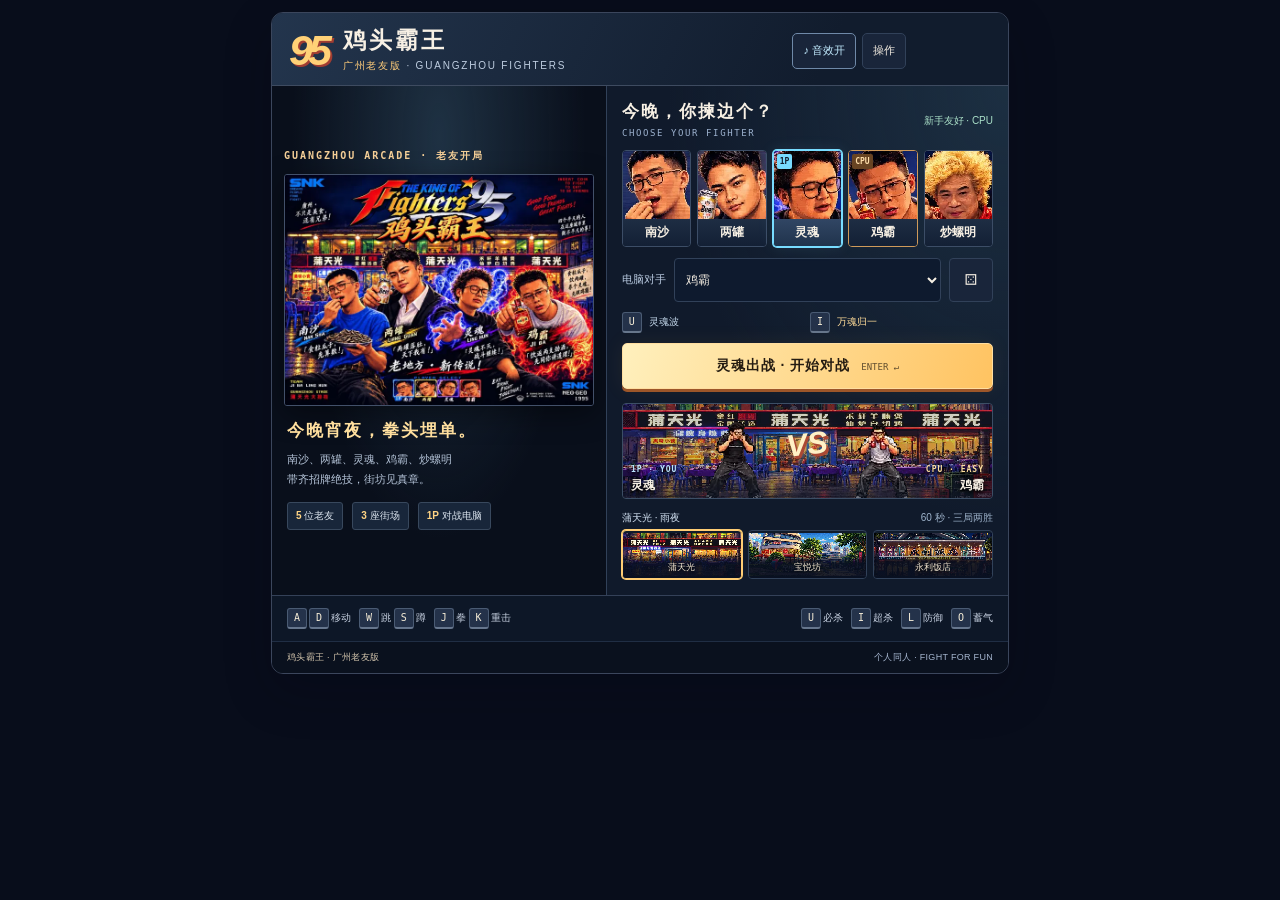
==== kof95-guangzhou/index.html @ e86c1bb1 "Publish KOF95 Guangzhou Friends arcade game" ====
<!doctype html>
<html lang="zh-CN">
<head>
  <meta charset="UTF-8">
  <meta name="viewport" content="width=device-width, initial-scale=1, viewport-fit=cover">
  <meta name="color-scheme" content="dark">
  <meta name="description" content="鸡头霸王·广州老友版：南沙、两罐、灵魂、鸡霸、炒螺明，单人对战初阶电脑，三处广州场景。">
  <title>鸡头霸王 · 广州老友版</title>
  <style>
    html{min-height:100%;background:#080d1b;color:#f6f0e4;color-scheme:dark}
    body{margin:0;padding:12px;font-family:Arial,"PingFang SC","Microsoft YaHei",sans-serif}
    main{max-width:960px;margin:0 auto}
    button,select{font:inherit}
    .cursor-interaction{cursor:pointer}
    @media(max-width:620px){body{padding:0}}
  </style>
</head>
<body>
  <main>
<style>
#chicken-king-95{--k-bg:#090e19;--k-panel:#121d2d;--k-line:#314159;--k-cream:#ffedce;--k-dim:#b9c6d9;--k-gold:#ffd06e;--k-hot:#ff795e;--k-cyan:#74d7ff;position:relative;isolation:isolate;width:100%;max-width:736px;margin:0 auto;overflow:hidden;border:1px solid #3b465c;border-radius:12px;background:var(--k-bg);color:#f7f0e4;color-scheme:dark;font-family:Arial,"PingFang SC","Microsoft YaHei",sans-serif;box-shadow:0 18px 48px #02061135;user-select:none;-webkit-user-select:none}
#chicken-king-95 *{box-sizing:border-box;min-width:0}
#chicken-king-95 [hidden]{display:none!important}
#chicken-king-95 button,#chicken-king-95 select{font:inherit;color:inherit;border:1px solid var(--k-line);background:#19253a;touch-action:manipulation}
#chicken-king-95 button{cursor:pointer;transition:background .15s,border-color .15s,transform .15s}
#chicken-king-95 button:hover{background:#2b3951;border-color:#98acc9}
#chicken-king-95 button:active{transform:translateY(1px)}
#chicken-king-95 button:disabled{cursor:wait;opacity:.65}
#chicken-king-95 button:focus-visible,#chicken-king-95 select:focus-visible,#chicken-king-95 canvas:focus-visible{outline:2px solid #fff2b7;outline-offset:2px}
#chicken-king-95 .k-top{display:flex;align-items:center;justify-content:space-between;gap:12px;flex-wrap:wrap;padding:15px 102px 12px 17px;border-bottom:1px solid #3e4b60;background:linear-gradient(115deg,#23354d,#111c2d 75%)}
#chicken-king-95 .k-brand{display:flex;align-items:center;gap:12px}
#chicken-king-95 .k-monogram{color:#ffd177;font:italic 900 43px/.85 Arial,sans-serif;letter-spacing:-5px;text-shadow:2px 2px #a13d32;padding-right:4px}
#chicken-king-95 .k-title{font-size:23px;line-height:1.1;font-weight:900;letter-spacing:3px;white-space:nowrap}
#chicken-king-95 .k-sub{color:#bfcee1;font-size:10px;letter-spacing:1.8px;margin-top:6px;line-height:1.4}
#chicken-king-95 .k-sub b{color:#ffcd7a;font-weight:500}
#chicken-king-95 .k-tools{display:flex;align-items:center;gap:6px;flex-wrap:wrap}
#chicken-king-95 .k-tool{min-height:36px;padding:7px 10px;border-radius:5px;font-size:11px;white-space:nowrap}
#chicken-king-95 .k-tool[aria-pressed=true]{color:#c3ecff;border-color:#6f89a8}
#chicken-king-95 .k-selection{display:grid;grid-template-columns:minmax(0,.91fr) minmax(0,1.09fr);background:#0d1727}
#chicken-king-95 .k-cover{position:relative;display:flex;flex-direction:column;justify-content:center;align-items:center;margin:0;padding:13px 12px 16px;overflow:hidden;background:radial-gradient(ellipse at 50% 10%,#294257aa,transparent 62%),#090f1b;border-right:1px solid #314159}
#chicken-king-95 .k-cover img{display:block;width:100%;height:auto;aspect-ratio:4/3;object-fit:contain;background:#050914;box-shadow:0 8px 28px #0006;border:1px solid #425069;border-radius:3px}
#chicken-king-95 .k-cover-heading{align-self:flex-start;margin-bottom:11px;color:#f6d098;font:bold 10px/1.4 monospace;letter-spacing:2px}
#chicken-king-95 .k-cover-caption{width:100%;padding:14px 3px 0}
#chicken-king-95 .k-cover-caption strong{display:block;color:#ffdf9e;font-size:17px;letter-spacing:2px;line-height:1.35}
#chicken-king-95 .k-cover-caption p{margin:7px 0 0;color:#b5c4d8;font-size:11px;line-height:1.8}
#chicken-king-95 .k-cover-stats{display:flex;gap:9px;margin-top:12px;color:#dce5ef;font-size:10px}
#chicken-king-95 .k-cover-stats span{padding:6px 8px;background:#18263a;border:1px solid #38485d;border-radius:3px}
#chicken-king-95 .k-cover-stats b{color:#ffd484}
#chicken-king-95 .k-selection-panel{padding:16px 15px;background:radial-gradient(ellipse at 100% 0,#2e4f6566,transparent 60%),#101a2b}
#chicken-king-95 .k-selection-heading{display:flex;justify-content:space-between;align-items:center;gap:8px;margin-bottom:11px}
#chicken-king-95 .k-selection-heading strong{display:block;font-size:17px;letter-spacing:2px;line-height:1.2}
#chicken-king-95 .k-selection-heading small{display:block;color:#9db2cf;font:9px/1.4 monospace;letter-spacing:1.6px;margin-top:4px}
#chicken-king-95 .k-selection-heading>span{color:#abe1c9;font-size:10px;white-space:nowrap}
#chicken-king-95 .k-grid{display:grid;grid-template-columns:repeat(5,minmax(0,1fr));gap:6px}
#chicken-king-95 .k-fighter{position:relative;display:block;padding:0;overflow:hidden;text-align:center;border-radius:4px;background:#0d1524;border-color:#3c4d66;min-height:88px}
#chicken-king-95 .k-fighter canvas{display:block;width:100%;height:auto;aspect-ratio:1;object-fit:cover;image-rendering:pixelated;background:#111b2a}
#chicken-king-95 .k-fighter-copy{display:block;padding:7px 1px;background:linear-gradient(#1e2d43,#132035)}
#chicken-king-95 .k-fighter-label{display:block;font-size:12px;font-weight:700;line-height:1.1;white-space:nowrap}
#chicken-king-95 .k-fighter-en{display:none}
#chicken-king-95 .k-fighter-tag{position:absolute;top:3px;left:3px;font:bold 8px/1.15 monospace;background:#0a1325e6;color:#cae8ff;padding:3px;border-radius:2px}
#chicken-king-95 .k-fighter-tag:empty{display:none}
#chicken-king-95 .k-fighter[aria-pressed=true]{border-color:var(--fighter-color);box-shadow:0 0 0 1px var(--fighter-color),0 0 16px #8cdfff1a}
#chicken-king-95 .k-fighter[aria-pressed=true] .k-fighter-copy{background:linear-gradient(#314664,#20334c)}
#chicken-king-95 .k-fighter[aria-pressed=true] .k-fighter-tag{background:var(--fighter-color);color:#101c2c}
#chicken-king-95 .k-fighter.k-cpu-choice:not([aria-pressed=true]){border-color:#cf9a5a}
#chicken-king-95 .k-fighter.k-cpu-choice:not([aria-pressed=true]) .k-fighter-tag{background:#684423;color:#ffdfac}
#chicken-king-95 .k-opponent-row{display:grid;grid-template-columns:auto minmax(0,1fr) 44px;gap:8px;align-items:center;margin:11px 0 0}
#chicken-king-95 .k-opponent-row label{font-size:11px;color:#b8c9df;white-space:nowrap}
#chicken-king-95 .k-opponent-row select{width:100%;height:44px;border-radius:4px;padding:0 7px;font-size:12px;background:#0e1a2e}
#chicken-king-95 .k-random{height:44px;width:44px;padding:0;border-radius:4px;font-size:19px}
#chicken-king-95 .k-moves-preview{display:grid;grid-template-columns:1fr 1fr;gap:5px;margin:10px 0;color:#c4d8eb;font-size:10px;line-height:1.4}
#chicken-king-95 .k-moves-preview>span{display:flex;align-items:center;gap:5px}
#chicken-king-95 .k-moves-preview b{font-weight:500;color:#ffdc99}
#chicken-king-95 .k-start{width:100%;min-height:46px;border:1px solid #ffdea0;border-radius:5px;padding:11px 8px;color:#251c12;background:linear-gradient(110deg,#fff0bd,#ffc361);box-shadow:0 3px 0 #9d5629,0 0 22px #ffbe4512;font-size:14px;line-height:1.25;font-weight:800;letter-spacing:1px}
#chicken-king-95 .k-start:hover{background:#ffe7a6;border-color:#fff3ca}
#chicken-king-95 .k-start small{font:9px/1 monospace;opacity:.72;margin-left:6px;letter-spacing:0}
#chicken-king-95 .k-preview-wrap{position:relative;height:96px;margin-top:14px;overflow:hidden;background:#0d1726;border:1px solid #3c4e65;border-radius:4px}
#chicken-king-95 .k-preview{display:block;width:100%;height:100%;image-rendering:pixelated;object-fit:cover}
#chicken-king-95 .k-select-names{position:absolute;inset:auto 8px 6px;display:flex;justify-content:space-between;gap:12px;pointer-events:none;text-shadow:0 2px 3px #000,0 0 9px #000}
#chicken-king-95 .k-person:nth-child(2){text-align:right}
#chicken-king-95 .k-player-tag{color:#bce5ff;font:bold 8px/1.3 monospace;letter-spacing:1px}
#chicken-king-95 .k-person:nth-child(2) .k-player-tag{color:#ffdf9f}
#chicken-king-95 .k-person-name{font-size:12px;line-height:1.2;font-weight:700;margin-top:2px}
#chicken-king-95 .k-person-en{display:none}
#chicken-king-95 .k-vs{position:absolute;left:50%;top:43%;transform:translate(-50%,-50%) rotate(-7deg);font:italic 900 31px/1 Arial,sans-serif;color:#fff1c6;text-shadow:2px 3px #ab4934,0 0 20px #ffe79577;pointer-events:none}
#chicken-king-95 .k-stage-line{display:flex;justify-content:space-between;align-items:center;gap:6px;margin:12px 0 6px;color:#9fb4cc;font-size:10px;line-height:1.35}
#chicken-king-95 .k-stage-line b{font-weight:500;color:#d5e4f5}
#chicken-king-95 .k-stage-grid{display:grid;grid-template-columns:repeat(3,minmax(0,1fr));gap:6px}
#chicken-king-95 .k-stage-button{padding:0;min-height:49px;overflow:hidden;position:relative;border-radius:4px;background:#101b2b}
#chicken-king-95 .k-stage-button img{display:block;width:100%;height:43px;object-fit:cover;image-rendering:pixelated}
#chicken-king-95 .k-stage-button span{position:absolute;inset:auto 0 0;padding:8px 2px 4px;background:linear-gradient(transparent,#080f20e8 40%);color:#f3e7d2;font-size:9px;text-align:center;text-shadow:0 1px 3px #000;white-space:nowrap}
#chicken-king-95 .k-stage-button[aria-pressed=true]{border-color:#ffcd74;box-shadow:0 0 0 1px #ffcd74}
#chicken-king-95 .k-match{position:relative;background:#060913}
#chicken-king-95 .k-arena{display:block;width:100%;height:auto;aspect-ratio:16/9;image-rendering:pixelated;touch-action:none;outline:none}
#chicken-king-95 .k-crt{position:absolute;inset:0;pointer-events:none;z-index:2;opacity:.25;background:repeating-linear-gradient(0deg,transparent 0,transparent 2px,#0002 2px,#0002 3px)}
#chicken-king-95 .k-arena-hint{position:absolute;bottom:8px;left:50%;transform:translateX(-50%);color:#fbe7c7;background:#080d19dc;border:1px solid #55637a;border-radius:3px;padding:5px 9px;font-size:10px;white-space:nowrap;pointer-events:none;z-index:3}
#chicken-king-95 .k-overlay{position:absolute;inset:0;display:flex;flex-direction:column;align-items:center;justify-content:center;gap:12px;padding:16px;background:#071020ec;z-index:5;backdrop-filter:blur(3px);overflow:auto}
#chicken-king-95 .k-overlay-eyebrow{font-size:10px;line-height:1.2;letter-spacing:2px;color:#ffcf77}
#chicken-king-95 .k-overlay-title{font-size:clamp(26px,5vw,46px);line-height:1.1;font-weight:900;font-style:italic;color:#fff1cf;letter-spacing:2px;text-shadow:3px 3px #86453b;text-align:center}
#chicken-king-95 .k-overlay-sub{font-size:12px;color:#c5d3e5;text-align:center;line-height:1.45}
#chicken-king-95 .k-result-quote{font-size:12px;color:#bee5ff;text-align:center;line-height:1.5}
#chicken-king-95 .k-overlay-actions{display:flex;gap:8px;flex-wrap:wrap;justify-content:center}
#chicken-king-95 .k-overlay-actions button{min-height:44px;padding:9px 13px;border-radius:4px;font-size:12px}
#chicken-king-95 .k-overlay-actions .k-primary{background:#ffcf75;border-color:#ffdf9d;color:#251d12;font-weight:700}
#chicken-king-95 .k-fight-info{display:flex;justify-content:space-between;align-items:center;gap:8px;padding:10px 15px;min-height:40px;border-top:1px solid #3a4960;background:#132037;font-size:11px}
#chicken-king-95 .k-move-name{color:#ffe0a0;line-height:1.5}
#chicken-king-95 .k-difficulty{font-size:10px;color:#a8e2ce;white-space:nowrap}
#chicken-king-95 .k-controls{display:flex;align-items:center;justify-content:space-between;flex-wrap:wrap;gap:10px;padding:12px 15px;border-top:1px solid #344158;background:#0d1727}
#chicken-king-95 .k-key-cluster{display:flex;align-items:center;gap:8px;flex-wrap:wrap;color:#c5cfdf;font-size:10px}
#chicken-king-95 kbd{display:inline-flex;align-items:center;justify-content:center;min-width:20px;height:21px;margin-right:2px;padding:0 4px;border:1px solid #4a5b73;border-bottom:2px solid #66768d;border-radius:3px;color:#f6edd7;background:#24324a;font:10px/1 monospace;white-space:nowrap}
#chicken-king-95 .k-touch{display:none;align-items:center;justify-content:space-between;gap:12px;padding:14px;border-top:1px solid #3e4d66;background:linear-gradient(#1d2c43,#101b2e)}
#chicken-king-95 .k-dpad{display:grid;grid-template-columns:repeat(3,48px);grid-template-rows:repeat(2,48px);gap:5px;flex-shrink:0}
#chicken-king-95 .k-dpad button{border-radius:7px;font-size:20px;touch-action:none;user-select:none;-webkit-touch-callout:none}
#chicken-king-95 .k-dpad [data-key=jump]{grid-column:2;grid-row:1}
#chicken-king-95 .k-dpad [data-key=dodge]{grid-column:1;grid-row:1;font-size:11px;color:#c1d5f0}
#chicken-king-95 .k-dpad [data-key=left]{grid-column:1;grid-row:2}
#chicken-king-95 .k-dpad [data-key=down]{grid-column:2;grid-row:2}
#chicken-king-95 .k-dpad [data-key=right]{grid-column:3;grid-row:2}
#chicken-king-95 .k-action-pad{display:grid;grid-template-columns:repeat(3,48px);grid-template-rows:repeat(2,48px);gap:5px;justify-content:end}
#chicken-king-95 .k-action-pad button{width:48px;height:48px;padding:0;border-radius:50%;font-size:12px;touch-action:none;user-select:none;-webkit-touch-callout:none;box-shadow:0 3px 0 #03091699}
#chicken-king-95 .k-action-pad [data-key=punch],#chicken-king-95 .k-action-pad [data-key=kick]{background:#913f49;border-color:#c77783}
#chicken-king-95 .k-action-pad [data-key=special]{background:#285d85;border-color:#75a0c2}
#chicken-king-95 .k-action-pad [data-key=super]{background:#946b2f;border-color:#d9b677;color:#fff0be}
#chicken-king-95 .k-touch button.is-held{background:#ffd17e;color:#152036;transform:translateY(2px)}
#chicken-king-95 .k-footer{display:flex;justify-content:space-between;align-items:center;gap:8px;padding:9px 15px;border-top:1px solid #202e44;color:#a5b5ce;background:#0a111e;font-size:9px;line-height:1.45;letter-spacing:.3px}
#chicken-king-95 .k-footer b{font-weight:500;color:#d3c5ad}
#chicken-king-95 .k-help-layer{align-items:center;justify-content:flex-start;padding:17px 12px}
#chicken-king-95 .k-help-content{width:100%;max-width:536px;margin:auto 0;padding:20px;border:1px solid #566a88;border-radius:8px;background:#16243a;max-height:calc(100dvh - 38px);overflow:auto}
#chicken-king-95 .k-help-content h3{margin:0 0 15px;color:#ffe2a3;font-size:18px;font-weight:700}
#chicken-king-95 .k-help-grid{display:grid;grid-template-columns:1fr 1fr;gap:11px 15px;color:#d6e0ed;font-size:11px;line-height:1.5}
#chicken-king-95 .k-help-note{margin-top:15px;padding-top:12px;border-top:1px solid #475872;color:#c0d1e6;font-size:11px;line-height:1.75}
#chicken-king-95 .k-help-close{margin-top:14px;min-height:44px;padding:10px 18px;border-radius:4px;color:#ffe2a8}
#chicken-king-95 .k-status{position:absolute;width:1px;height:1px;overflow:hidden;clip-path:inset(50%)}
@media(max-width:680px){#chicken-king-95 .k-top{padding-right:100px;gap:10px}#chicken-king-95 .k-title{font-size:21px}#chicken-king-95 .k-monogram{font-size:39px}#chicken-king-95 .k-selection-panel{padding:14px 12px}#chicken-king-95 .k-grid{gap:5px}#chicken-king-95 .k-fighter canvas{height:auto}#chicken-king-95 .k-fighter-label{font-size:11px}#chicken-king-95 .k-cover-caption strong{font-size:15px}}
@media(max-width:560px){#chicken-king-95 .k-top{padding:12px 98px 11px 13px;gap:10px}#chicken-king-95 .k-brand{gap:10px}#chicken-king-95 .k-title{font-size:20px;letter-spacing:2px}#chicken-king-95 .k-sub{font-size:9px;letter-spacing:1px}#chicken-king-95 .k-tools{gap:5px}#chicken-king-95 .k-tool{min-height:36px;padding:7px 9px}#chicken-king-95 .k-selection{display:flex;flex-direction:column}#chicken-king-95 .k-cover{padding:0;border-right:0;border-bottom:1px solid #35435a;background:#070d17}#chicken-king-95 .k-cover img{width:100%;height:200px;max-height:200px;aspect-ratio:auto;object-fit:contain;border:0;border-radius:0;box-shadow:none}#chicken-king-95 .k-cover-heading,#chicken-king-95 .k-cover-caption{display:none}#chicken-king-95 .k-selection-panel{padding:13px}#chicken-king-95 .k-selection-heading{margin-bottom:10px}#chicken-king-95 .k-selection-heading strong{font-size:16px}#chicken-king-95 .k-selection-heading small{font-size:8px;letter-spacing:1.2px}#chicken-king-95 .k-grid{gap:6px}#chicken-king-95 .k-fighter{min-height:90px}#chicken-king-95 .k-fighter canvas{height:auto}#chicken-king-95 .k-fighter-label{font-size:12px}#chicken-king-95 .k-preview-wrap{height:103px}#chicken-king-95 .k-moves-preview{font-size:11px}#chicken-king-95 .k-stage-button img{height:49px}#chicken-king-95 .k-touch{display:flex}#chicken-king-95 .k-controls{display:none}#chicken-king-95 .k-fight-info{padding:8px 12px;font-size:10px}#chicken-king-95 .k-difficulty{font-size:9px}#chicken-king-95 .k-overlay{gap:7px;padding:11px}#chicken-king-95 .k-overlay-title{font-size:28px}#chicken-king-95 .k-overlay-eyebrow{font-size:9px}#chicken-king-95 .k-overlay-sub,#chicken-king-95 .k-result-quote{font-size:10px}#chicken-king-95 .k-overlay-actions{gap:6px}#chicken-king-95 .k-overlay-actions button{padding:8px 10px;font-size:11px}#chicken-king-95 .k-footer{padding:8px 12px;font-size:9px}#chicken-king-95 .k-arena-hint{display:none}#chicken-king-95 .k-help-layer{padding:12px;gap:0}#chicken-king-95 .k-help-content{padding:15px}#chicken-king-95 .k-help-grid{gap:9px 11px;font-size:10px}#chicken-king-95 .k-help-note{font-size:11px}}
@media(max-width:380px){#chicken-king-95 .k-top{padding-right:93px}#chicken-king-95 .k-monogram{font-size:33px}#chicken-king-95 .k-brand{gap:8px}#chicken-king-95 .k-title{font-size:18px;letter-spacing:1.5px}#chicken-king-95 .k-sub{font-size:8px;letter-spacing:.6px}#chicken-king-95 .k-cover img{height:184px;max-height:184px}#chicken-king-95 .k-selection-panel{padding:12px}#chicken-king-95 .k-grid{gap:5px}#chicken-king-95 .k-fighter canvas{height:auto}#chicken-king-95 .k-fighter{min-height:84px}#chicken-king-95 .k-fighter-label{font-size:11px}#chicken-king-95 .k-moves-preview{font-size:10px}#chicken-king-95 .k-touch{gap:6px;padding:11px 10px}#chicken-king-95 .k-dpad,#chicken-king-95 .k-action-pad{grid-template-columns:repeat(3,44px);grid-template-rows:repeat(2,44px);gap:4px}#chicken-king-95 .k-action-pad button{width:44px;height:44px;font-size:11px}#chicken-king-95 .k-fight-info{flex-direction:column;align-items:flex-start;gap:2px}#chicken-king-95 .k-overlay{gap:5px;padding:8px}#chicken-king-95 .k-overlay-title{font-size:26px}#chicken-king-95 .k-result-quote{font-size:9px}#chicken-king-95 .k-help-grid{gap:8px;font-size:10px}#chicken-king-95 .k-help-content h3{font-size:16px}#chicken-king-95 .k-help-note{margin-top:10px;padding-top:8px;font-size:10px}}
@media(pointer:coarse){#chicken-king-95 .k-touch{display:flex}#chicken-king-95 .k-tool{min-height:44px}}
@media(prefers-reduced-motion:reduce){#chicken-king-95 button{transition:none}#chicken-king-95 .k-crt{display:none}}
</style>
<div id="chicken-king-95" aria-label="鸡头霸王，广州老友版，五名角色与三座广州街场，单人对战初阶电脑">
  <header class="k-top">
    <div class="k-brand"><div class="k-monogram" aria-hidden="true">95</div><div><div class="k-title">鸡头霸王</div><div class="k-sub"><b>广州老友版</b> · GUANGZHOU FIGHTERS</div></div></div>
    <div class="k-tools"><button type="button" class="k-tool cursor-interaction" id="c95-sound" aria-pressed="true">♪ 音效开</button><button type="button" class="k-tool cursor-interaction" id="c95-help">操作</button><button type="button" class="k-tool cursor-interaction" id="c95-pause" hidden>暂停</button><button type="button" class="k-tool cursor-interaction" id="c95-select" hidden>选人</button></div>
  </header>
  <div class="k-selection" id="c95-selection">
    <figure class="k-cover"><div class="k-cover-heading">GUANGZHOU ARCADE · 老友开局</div><img id="c95-cover" alt="用户上传的鸡头霸王游戏封面，四位老友在广州餐馆前集结"><figcaption class="k-cover-caption"><strong>今晚宵夜，拳头埋单。</strong><p>南沙、两罐、灵魂、鸡霸、炒螺明<br>带齐招牌绝技，街坊见真章。</p><div class="k-cover-stats"><span><b>5</b> 位老友</span><span><b>3</b> 座街场</span><span><b>1P</b> 对战电脑</span></div></figcaption></figure>
    <section class="k-selection-panel" aria-label="选择角色与场景">
      <div class="k-selection-heading"><div><strong>今晚，你揀边个？</strong><small>CHOOSE YOUR FIGHTER</small></div><span>新手友好 · CPU</span></div>
      <div class="k-grid" id="c95-roster" aria-label="五名可选角色：南沙、两罐、灵魂、鸡霸、炒螺明"></div>
      <div class="k-opponent-row"><label for="c95-opponent">电脑对手</label><select id="c95-opponent" aria-label="选择电脑对手"></select><button type="button" class="k-random cursor-interaction" id="c95-random" aria-label="随机选择电脑对手">⚄</button></div>
      <div class="k-moves-preview"><span><kbd>U</kbd><span id="c95-special-preview">灵魂波</span></span><span><kbd>I</kbd><b id="c95-super-preview">万魂归一</b></span></div>
      <button type="button" class="k-start cursor-interaction" id="c95-start">正在准备角色…</button>
      <div class="k-preview-wrap"><canvas class="k-preview" id="c95-preview" width="960" height="280" aria-label="所选双方的实时动作预览"></canvas><div class="k-vs" aria-hidden="true">VS</div><div class="k-select-names"><div class="k-person"><div class="k-player-tag">1P · YOU</div><div class="k-person-name" id="c95-name">灵魂</div><div class="k-person-en" id="c95-en">LINGHUN</div></div><div class="k-person"><div class="k-player-tag">CPU · EASY</div><div class="k-person-name" id="c95-cpu-name">鸡霸</div><div class="k-person-en" id="c95-cpu-en">JIBA</div></div></div></div>
      <div class="k-stage-line"><b id="c95-stage-name">蒲天光 · 雨夜</b><span>60 秒 · 三局两胜</span></div>
      <div class="k-stage-grid" id="c95-stages" aria-label="选择对战场景"></div>
    </section>
  </div>
  <div id="c95-game" hidden>
    <div class="k-match" id="c95-match"><canvas class="k-arena" id="c95-arena" width="960" height="540" aria-label="鸡头霸王对战画面，WASD移动，J拳，K重击，U必杀，I超必杀；手机使用下方触屏按键"></canvas><div class="k-crt" aria-hidden="true"></div><div class="k-arena-hint" id="c95-focus-hint">WASD 移动 · J/K 出招 · U 必杀 · I 超杀</div><div class="k-overlay" id="c95-pause-overlay" hidden><div class="k-overlay-eyebrow">TAKE A BREATH · 饮啖茶先</div><div class="k-overlay-title">PAUSED</div><div class="k-overlay-sub">对战已暂停</div><div class="k-overlay-actions"><button type="button" class="k-primary cursor-interaction" id="c95-resume">继续对战</button><button type="button" class="cursor-interaction" id="c95-restart">重新开始</button></div></div><div class="k-overlay" id="c95-result-overlay" hidden><div class="k-overlay-eyebrow" id="c95-result-label">MATCH COMPLETE</div><div class="k-overlay-title" id="c95-result-title">YOU WIN</div><div class="k-overlay-sub" id="c95-result-sub"></div><div class="k-result-quote" id="c95-result-quote"></div><div class="k-overlay-actions"><button type="button" class="k-primary cursor-interaction" id="c95-rematch">再战一局</button><button type="button" class="cursor-interaction" id="c95-swap">交换角色</button><button type="button" class="cursor-interaction" id="c95-back">重新选人</button></div></div></div>
    <div class="k-fight-info"><span class="k-move-name" id="c95-move">U 必杀技 · I 满气超必杀</span><span class="k-difficulty">初阶 CPU · 三局两胜</span></div>
    <div class="k-touch" id="c95-touch" aria-label="触屏操作"><div class="k-dpad"><button type="button" data-key="dodge" aria-label="闪避" class="cursor-interaction">闪避</button><button type="button" data-key="jump" aria-label="跳跃" class="cursor-interaction">↑</button><button type="button" data-key="left" aria-label="左移" class="cursor-interaction">←</button><button type="button" data-key="down" aria-label="下蹲" class="cursor-interaction">↓</button><button type="button" data-key="right" aria-label="右移" class="cursor-interaction">→</button></div><div class="k-action-pad"><button type="button" data-key="punch" aria-label="拳击" class="cursor-interaction">拳</button><button type="button" data-key="kick" aria-label="重击" class="cursor-interaction">重击</button><button type="button" data-key="special" aria-label="必杀技" class="cursor-interaction">必杀</button><button type="button" data-key="guard" aria-label="按住防御" class="cursor-interaction">防御</button><button type="button" data-key="charge" aria-label="按住蓄气" class="cursor-interaction">蓄气</button><button type="button" data-key="super" aria-label="满气超必杀" class="cursor-interaction">超杀</button></div></div>
  </div>
  <div class="k-controls"><div class="k-key-cluster"><span><kbd>A</kbd><kbd>D</kbd>移动</span><span><kbd>W</kbd>跳 <kbd>S</kbd>蹲</span><span><kbd>J</kbd>拳 <kbd>K</kbd>重击</span></div><div class="k-key-cluster"><span><kbd>U</kbd>必杀</span><span><kbd>I</kbd>超杀</span><span><kbd>L</kbd>防御</span><span><kbd>O</kbd>蓄气</span></div></div>
  <footer class="k-footer"><span><b>鸡头霸王 · 广州老友版</b></span><span>个人同人 · FIGHT FOR FUN</span></footer>
  <div class="k-overlay k-help-layer" id="c95-help-overlay" role="dialog" aria-modal="true" aria-labelledby="c95-help-title" hidden><div class="k-help-content"><h3 id="c95-help-title">鸡头霸王 · 点样玩？</h3><div class="k-help-grid"><span><kbd>A</kbd><kbd>D</kbd> 左右移动</span><span><kbd>W</kbd> 跳跃 · <kbd>S</kbd> 下蹲</span><span><kbd>J</kbd> 拳击 · <kbd>K</kbd> 重击</span><span><kbd>L</kbd> 防御 / 按住后方向</span><span><kbd>U</kbd> 角色必杀技</span><span><kbd>I</kbd> 满气超必杀</span><span><kbd>O</kbd> 按住蓄气</span><span><kbd>Space</kbd> 闪避</span><span><kbd>P</kbd> 暂停 / 继续</span><span><kbd>R</kbd> 结束后再战</span></div><div class="k-help-note">手机使用画面下方的按键，可以同时按方向和出招。攻击、挨打与蓄气都会积攒能量；能量满格后按「超杀」。电脑会留出反应空档，每场三局两胜。离开窗口会自动暂停。<br><br>瓜子、啤酒、灵魂、劲酒、炒螺——选人时按 U / I 的提示，试试各位老友的招牌绝技。</div><button type="button" class="k-help-close cursor-interaction" id="c95-help-close">明白，开打！</button></div></div>
  <div class="k-status" id="c95-status" aria-live="polite"></div>
</div>
<script>
window.CustomArt={cover:"[data-uri]",stages:[{id:"putianguang",name:"蒲天光 · 雨夜",src:"[data-uri]"},{id:"baoyuefang",name:"宝悦坊 · 晴昼",src:"[data-uri]"},{id:"yongli",name:"永利饭店 · 夜宴",src:"[data-uri]"}]};
</script>
<script>
window.CustomSpriteData={frames:[[0,0,54,103,26.37,101.74],[57,0,43,102,21.19,100.75],[103,0,46,101,23,99.75],[152,0,75,97,38.75,95.75],[230,0,42,100,25.7,99.38],[275,0,36,101,24.83,100.38],[314,0,39,101,24.53,99.75],[356,0,49,69,25.43,67.75],[408,0,59,101,21.34,102.25],[470,0,95,93,43.33,91.34],[568,0,109,94,49.09,94],[680,0,119,97,48.27,95.34],[802,0,94,94,34.11,92.34],[899,0,99,98,42.43,96.34],[0,106,111,97,54.67,95.34],[114,106,65,105,33.33,105],[182,106,76,98,34.7,98.83],[261,106,118,35,59,33.33],[382,106,55,99,33.17,97.23],[440,106,54,102,28.26,101.37],[497,106,50,102,24.38,101.37],[550,106,46,101,20.16,99.75],[599,106,73,97,36.81,97],[675,106,45,99,28.13,99],[723,106,36,99,24,99],[762,106,39,99,24.14,98.38],[804,106,49,61,24.5,61],[856,106,53,101,15.77,101],[912,106,95,100,47.09,98.35],[0,214,110,100,45.49,99.17],[113,214,135,101,47.21,99.34],[251,214,105,99,52.5,98.17],[359,214,157,100,53.99,100],[519,214,64,107,34.08,107],[586,214,92,103,49.73,103.83],[681,214,136,47,68.83,47],[820,214,64,99,31.56,99.88],[887,214,56,103,28.31,101.74],[946,214,51,103,23.3,101.74],[0,324,46,101,23,99.75],[49,324,76,99,35.8,99],[128,324,43,99,28.67,99],[174,324,39,99,24.76,99.63],[216,324,39,103,24.14,101.74],[258,324,50,62,24.38,60.75],[311,324,62,101,23.17,102.88],[376,324,87,96,47.23,96],[466,324,96,95,30.62,96.67],[565,324,77,123,31.46,123.83],[645,324,95,97,43.78,97.83],[743,324,109,96,51.59,96.83],[855,324,120,94,48.33,94.83],[0,450,67,107,33.09,108.66],[70,450,100,95,50,98.3],[173,450,153,32,80.66,33.68],[329,450,60,100,29.12,99.12],[392,450,56,103,28.62,101.74],[451,450,53,102,24.32,100.75],[507,450,46,99,23.32,97.75],[556,450,74,96,36.37,94.75],[633,450,41,98,25.86,96.74],[677,450,37,99,25.08,97.75],[717,450,34,98,24.11,96.74],[754,450,48,64,23.69,62.76],[805,450,62,103,21.92,101.74],[870,450,93,94,42.35,94.83],[0,560,108,95,45.69,95],[111,560,126,98,55.54,99.66],[240,560,112,95,43.97,95.83],[355,560,90,93,48.72,93.83],[448,560,73,106,34.84,107.66],[524,560,81,94,37.19,95.66],[608,560,134,35,71.58,36.67],[745,560,60,100,28.24,99.12],[808,560,55,103,27.5,101.75],[866,560,49,102,20.47,100.75],[918,560,47,102,23.19,100.75],[0,669,71,99,34.88,97.75],[74,669,39,99,24.76,97.75],[116,669,41,99,25.23,97.75],[160,669,39,99,24.14,97.75],[202,669,48,63,24.63,61.74],[253,669,61,104,21.38,102.75],[317,669,90,95,42.94,94.17],[410,669,111,96,42.25,96.83],[524,669,129,98,49.94,97.17],[656,669,98,99,39.03,97.34],[757,669,136,98,55.56,97.17],[896,669,66,109,32.17,109],[0,781,90,102,43.33,102],[93,781,144,41,72.83,41],[240,781,58,101,28.12,99.24]],characters:{nansha:{idle:[3,1,3],walk:[4,5,6,5],punch:[9,10],kick:[11],crouch:[7],block:[3],guard:[3],jump:[8],special:[13,12],projectile:[12],super:[13,14],hurt:[15,16],hit:[15,16],ko:[17],down:[17],win:[18],charge:[3,1]},liangguan:{idle:[22,20,22],walk:[23,24,25,24],punch:[28,29],kick:[30],crouch:[26],block:[22],guard:[22],jump:[27],special:[32,31],projectile:[31],super:[32,32],hurt:[33,34],hit:[33,34],ko:[35],down:[35],win:[36],charge:[22,20]},linghun:{idle:[40,38,40],walk:[41,42,43,42],punch:[46,47],kick:[48],crouch:[44],block:[40],guard:[40],jump:[45],special:[46,47],projectile:[49],super:[40,47],hurt:[52,53],hit:[52,53],ko:[54],down:[54],win:[55],charge:[40,38]},jiba:{idle:[59,57,59],walk:[60,61,62,61],punch:[65,66],kick:[67],crouch:[63],block:[59],guard:[59],jump:[64],special:[69,68],projectile:[68],super:[69,68],hurt:[70,71],hit:[70,71],ko:[72],down:[72],win:[73],charge:[59,57]},chaoluoming:{idle:[77,75,77],walk:[78,79,80,79],punch:[83,84],kick:[85],crouch:[81],block:[77],guard:[77],jump:[82],special:[87,86],projectile:[86],super:[87,86],hurt:[88,89],hit:[88,89],ko:[90],down:[90],win:[91],charge:[77,75]}},portraits:{nansha:[0,886,160,160],liangguan:[163,886,160,160],linghun:[326,886,160,160],jiba:[489,886,160,160],chaoluoming:[652,886,160,160]},frameCount:92,size:[1024,1046]},window.CustomSpriteTexture="[data-uri]";
</script>
<script>
!function(){"use strict";const e=(window.CustomArt&&window.CustomArt.stages||[]).slice(),a=window.matchMedia&&window.matchMedia("(prefers-reduced-motion: reduce)").matches,r=e.map(()=>new Image),t=e.map(()=>!1),n=e.length?Promise.all(e.map((e,a)=>new Promise((n,o)=>{const s=r[a];s.onload=()=>{t[a]=!0,n()},s.onerror=()=>o(new Error("场景载入失败："+e.name)),s.src=e.src}))):Promise.reject(new Error("尚未提供广州街场素材"));window.KofStage={names:e.map(e=>e.name),ids:e.map(e=>e.id),thumbnails:e.map(e=>e.src),sources:e.map(e=>({name:e.name,type:"用户上传的广州场景"})),floorY:442,groundOffsets:e.map(e=>"yongli"===e.id?20:0),ready:n,draw:function(n,o,s){let i="string"==typeof(s=s||{}).stage?e.findIndex(e=>e.id===s.stage):Number(s.stage||0);(!Number.isInteger(i)||i<0||i>=e.length)&&(i=0);const m=e[i];if(n.save(),n.imageSmoothingEnabled=!1,n.fillStyle="#0a1120",n.fillRect(0,0,960,540),t[i]&&n.drawImage(r[i],0,0,960,540),m&&t[i]&&!a&&Array.isArray(m.lamps)){n.globalCompositeOperation="screen",n.fillStyle="#ffe6b2";const e=Number.isFinite(o)?o:0;m.lamps.forEach((a,r)=>{n.globalAlpha=.015+.015*(.5+.5*Math.sin(.6*e+1.7*r)),n.fillRect(a[0]-4,a[1]-2,8,4)})}n.restore()}}}();
</script>
<script>
(()=>{"use strict";const e=window.CustomSpriteData,t=new Image;let a=!1;const r=new Promise((e,r)=>{t.onload=()=>{a=!0,e()},t.onerror=()=>r(new Error("Character texture could not load"))});t.src=window.CustomSpriteTexture;const n=new Set(["idle","walk","charge"]),o={dodge:"crouch",guard:"block",down:"ko",hit:"hurt"};function i(t,a,r,i={}){const l=e.characters[t];if(!l)return null;const s=Math.max(0,Number(r)||0);let c=l[a]||l[o[a]]||l.idle,h=0;if("idle"===a||"charge"===a)c=l.block;else if("walk"===a)h=Math.floor(8*s)%c.length;else if("special"===a&&"liangguan"===t)c=[c[0]];else if("super"!==a||"liangguan"!==t&&"jiba"!==t)if(["punch","kick","special","super"].includes(a)){const e=s/(i.duration||(["special","super"].includes(a)?.78:.38));h=2===c.length?e<.28?0:1:Math.min(c.length-1,Math.floor(e*c.length))}else n.has(a)||(h=Math.min(c.length-1,Math.floor(8*s)));else c=[...l.punch,l.kick[0],l.special[l.special.length-1]],h=s<.19?0:Math.floor(12*(s-.19))%c.length;return e.frames[c[h]]}window.KofSprites={ready:r,draw:function(e,r,n,o,l,s,c,h=2,u={}){if(!a)return!1;const d=i(r,n,o,u);if(!d)return!1;const[g,f,m,p,w,M]=d;return e.save(),e.imageSmoothingEnabled=!1,e.translate(Math.round(l),Math.round(s)),e.scale((c<0?-1:1)*h,h),"idle"===n&&e.scale(1,1+.009*Math.sin(3*o)),"charge"===n&&e.translate(.6*Math.sin(35*o),0),"dodge"===n&&(e.globalAlpha*=.72,e.translate(-5,0)),e.drawImage(t,g,f,m,p,-w,-M,m,p),e.restore(),!0},portrait:function(r,n,o,i){if(!a)return!1;const l=e.portraits[n];if(!l)return!1;const[s,c,h,u]=l,d=Math.max(o/h,i/u),g=h*d,f=u*d;return r.save(),r.beginPath(),r.rect(0,0,o,i),r.clip(),r.imageSmoothingEnabled=!0,r.drawImage(t,s,c,h,u,(o-g)/2,(i-f)/2,g,f),r.restore(),!0},has:t=>!!e.characters[t],frame:e=>i(e,"idle",0),characters:Object.keys(e.characters),frameCount:e.frameCount}})();
</script>
<script>
!function(t){"use strict";const e=442,i=(t,e,i)=>Math.max(e,Math.min(i,t)),a=(t,e)=>Number.isFinite(t)?t:e,s=["super","special","dodge","jump","kick","punch"],n=Object.freeze({}),r={nansha:["projectile","volley","瓜子连射","天降瓜子雨"],liangguan:["spin","rushsuper","酒神旋风","两罐干杯"],linghun:["projectile","volley","灵魂波","万魂归一"],jiba:["flame","rushsuper","劲酒喷射","劲酒爆发"],chaoluoming:["projectile","volley","麦霸高歌","螺王大合唱"],kyo:["ground","eruption","闇払い","裏百八式・大蛇薙"],benimaru:["electric","storm","雷靱拳","雷光拳"],daimon:["grapple","grandthrow","天地返し","地獄極楽落とし"],goro:["grapple","grandthrow","天地返し","地獄極楽落とし"],terry:["ground","geyser","能量波","能量喷泉"],andy:["projectile","rushsuper","飞翔拳","超裂破弹"],joe:["tornado","storm","飓风上勾拳","双重飓风"],ryo:["projectile","rushsuper","虎煌拳","龙虎乱舞"],robert:["projectile","rushsuper","龙击拳","龙虎乱舞"],takuma:["projectile","rushsuper","虎煌拳","龙虎乱舞"],iori:["ground","rushsuper","闇払い","禁千弐百拾壱式・八稚女"],eiji:["slash","rushsuper","斩铁波","斩铁螳螂拳"],billy:["spin","storm","旋风棍","超火炎旋风棍"],heidern:["projectile","rushsuper","十字斩","终结处刑"],ralf:["rush","rushsuper","格林机关炮","超级机炮拳"],clark:["grapple","grandthrow","超级阿根廷背摔","终结阿根廷攻击"],athena:["orb","orbit","精神力球","闪光水晶波"],kensou:["orb","rushsuper","超球弹","神龙凄煌裂脚"],chin:["flame","flamethrower","瓢箪击","轰烂炎炮"],kim:["uppercut","rushsuper","飞燕斩","凤凰脚"],chang:["spin","storm","铁球大回转","铁球大暴走"],choi:["uppercut","storm","龙卷疾风斩","真！超绝龙卷疾风斩"],mai:["fan","rushsuper","花蝶扇","超必杀忍蜂"],yuri:["projectile","rushsuper","虎煌拳","飞燕凤凰脚"],king:["projectile","rushsuper","毒蛇击","幻影之舞"],saisyu:["ground","eruption","闇払い","裏百八式・大蛇薙"],saishu:["ground","eruption","闇払い","裏百八式・大蛇薙"],rugal:["ground","rushsuper","烈风拳","帝王压杀"],omegarugal:["ground","rushsuper","烈风拳","帝王压杀"]},o={fire:["ground","eruption","火焰波","究极爆炎"],electric:["electric","storm","雷光击","雷电风暴"],grapple:["grapple","grandthrow","指令投","究极连环投"],rush:["rush","rushsuper","突进连击","究极乱舞"],wave:["projectile","volley","气功波","究极气功波"],slash:["slash","rushsuper","斩击波","究极连斩"]},h={nansha:[206,66],liangguan:[206,70],linghun:[206,66],jiba:[206,70],chaoluoming:[206,68],kyo:[206,64],benimaru:[216,60],daimon:[242,82],goro:[242,82],terry:[200,66],andy:[200,60],joe:[212,64],ryo:[202,70],robert:[204,66],takuma:[206,72],iori:[184,66],eiji:[188,66],billy:[182,62],heidern:[228,68],ralf:[206,72],clark:[210,76],athena:[182,58],kensou:[188,60],chin:[172,70],kim:[212,66],chang:[250,102],choi:[144,60],mai:[184,60],yuri:[184,60],king:[198,62],saisyu:[204,70],saishu:[204,70],rugal:[224,78],omegarugal:[224,78]};class c{constructor(t,s={}){this.roster=Array.isArray(t)?t.filter(t=>t&&null!=t.id):[],this.options=s||{},this.onEvent="function"==typeof s.onEvent?s.onEvent:()=>{},this.random="function"==typeof s.random?s.random:Math.random,this.roundTime=i(a(s.roundTime,60),20,180),this.roundsToWin=i(Math.round(a(s.roundsToWin,2)),1,3),this.cpuDamage=i(a(s.cpuDamage,.69),.35,1.4),this.cpuSpeed=i(a(s.cpuSpeed,.81),.45,1.3),this.W=960,this.H=540,this.floor=e,this.phase="result",this.phaseTime=0,this.round=1,this.roundWins=[0,0],this.winner=-1,this.roundWinner=-1,this.timeLeft=this.roundTime,this.fighters=[],this.projectiles=[],this.effects=[],this.hitstop=0,this.shake=0,this.flash=0,this.elapsed=0,this.lastEvent=null,this._projectileId=0,this._prevInput={},this._ai=null}_rand(){return i(a(this.random(),.5),0,.999999)}_key(t){let e=String(t&&(t.id||t.en)||"").toLowerCase().replace(/[^a-z0-9]/g,"");if(r[e])return e;const i=String(t&&t.en||"").toLowerCase().replace(/[^a-z0-9]/g,"");return Object.keys(r).sort((t,e)=>e.length-t.length).find(t=>e.startsWith(t)||i.startsWith(t)||i.endsWith(t))||e}_profile(t){const e=this._key(t),i=r[e]||o[t&&t.kind]||o.wave,a=t&&t.specialType||i[0],s=t&&t.superType||i[1];return{key:e,specialType:"wave"===a?"projectile":a,superType:"pillar"===s?"geyser":s,specialName:t&&t.specialName||i[2],superName:t&&t.superName||i[3]}}getMoveList(t){const e="object"==typeof t?t:this.roster.find(e=>String(e.id)===String(t))||this.roster[0]||{},i=this._profile(e),a={ground:"贴地飞行的能量波，可以跳跃躲开。",electric:"身前爆发雷电，适合近距离迎击。",grapple:"贴近对手后投掷，能够突破防御。",rush:"向前突进连续攻击，距离过远会落空。",uppercut:"跃起向上攻击，可以拦截跳跃。",spin:"旋转攻击周围较大的范围。",fan:"掷出花蝶扇，适合中距离牵制。",tornado:"向前释放旋风，封锁地面空间。",slash:"向前释放斩击波。",orb:"发射精神力球，可以跳跃或防御。",flame:"近距离喷出火焰。",projectile:"向前发射能量波，可以跳跃或防御。"};return{special:i.specialName,super:i.superName,specialName:i.specialName,superName:i.superName,kind:i.specialType,superKind:i.superType,description:a[i.specialType]||a.projectile,superDescription:"能量达到 MAX 后发动；命中后造成大量伤害。"}}start(t,e){if(!this.roster.length)throw new Error("KofEngine requires at least one character.");return this._playerCharacter=this.roster.find(e=>String(e.id)===String(t))||this.roster[0],this._cpuCharacter=this.roster.find(t=>String(t.id)===String(e))||this.roster.find(t=>t.id!==this._playerCharacter.id)||this.roster[0],this.round=1,this.roundWins=[0,0],this.winner=-1,this.roundWinner=-1,this.elapsed=0,this._projectileId=0,this._prevInput={},this._beginRound(!0),this}_rating(t,e){return Number.isFinite(t)?t>.4&&t<=1.6?i(t,.82,1.18):t>=1&&t<=10?.88+.022*t:i(t/e,.82,1.18):1}_newFighter(t,s,n){const r=h[this._key(t)]||[196,64],o=i(a(t.hitHeight,r[0]),120,270),c=i(a(t.hitWidth,r[1]),48,112);return{id:t.id,index:s,character:t,profile:this._profile(t),x:0===s?265:695,y:e,vx:0,vy:0,facing:0===s?1:-1,hp:100,maxHp:100,power:n||0,state:"idle",stateTime:0,attack:null,width:c,height:o,crouchHeight:Math.round(.62*o),onGround:!0,crouching:!1,guarding:!1,guardIntent:!1,explicitGuard:!1,stun:0,invuln:0,recovery:0,dodgeCooldown:0,combo:0,comboTimer:0,maxCombo:0,damageDealt:0,hitsLanded:0,damageTaken:0,speed:186*this._rating(t.speed,186)*(1===s?this.cpuSpeed:1),damageMultiplier:this._rating(t.power,1)*(1===s?this.cpuDamage:1),inputBuffer:null,input:{},_lastInput:{},_dodgeDirection:0,_airAttacks:0,_juggles:0,_chargeAnnounced:!1,_superArmor:!1,_timeSinceHit:10}}_beginRound(t){const e=t?[0,0]:this.fighters.map(t=>Math.min(65,t.power));this.fighters=[this._newFighter(this._playerCharacter,0,e[0]),this._newFighter(this._cpuCharacter,1,e[1])],this.phase="intro",this.phaseTime=0,this.timeLeft=this.roundTime,this.roundWinner=-1,this.projectiles=[],this.effects=[],this.hitstop=0,this.shake=0,this.flash=0,this._ai={timer:.7,current:{},actionTime:0,offenseCooldown:0,specialCooldown:0},this._emit({type:"round",round:this.round,number:this.round,who:-1,wins:this.roundWins.slice(),x:480,y:200})}_setState(t,e){t.state!==e&&(t.state=e,t.stateTime=0)}_emit(t){this.lastEvent=t;try{this.onEvent(t)}catch(t){}}_effect(t,e,i,a,s,n){this.effects.push(Object.assign({type:t,x:e,y:i,color:a,life:s,maxLife:s,t:0},n||{})),this.effects.length>80&&this.effects.splice(0,this.effects.length-80)}_decayPresentation(t){this.shake=Math.max(0,this.shake-42*t),this.flash=Math.max(0,this.flash-3.5*t);for(const e of this.effects)e.life-=t,e.t+=t;this.effects=this.effects.filter(t=>t.life>0)}update(t,e=n){if(!(t=i(a(t,0),0,.05))||!this.fighters.length)return;if(e=e&&"object"==typeof e?e:n,this.elapsed+=t,this._decayPresentation(t),"fight"!==this.phase)return this.phaseTime+=t,this._updateIntermission(t),this._prevInput=Object.assign({},e),void(this.fighters[0]._lastInput=Object.assign({},e));if(this._prepareInput(this.fighters[0],e,t,this.hitstop>0),this._prevInput=Object.assign({},e),this.hitstop>0)return void(this.hitstop=Math.max(0,this.hitstop-t));this.phaseTime+=t,this.timeLeft=Math.max(0,this.timeLeft-t);const s=this._decideCPU(t);this._prepareInput(this.fighters[1],s,t,!1);for(const t of this.fighters){const e=this.fighters[1-t.index];!t.attack&&t.stun<=0&&"dodge"!==t.state&&(t.facing=e.x>=t.x?1:-1);const i=t.input,a=1===t.facing?i.left:i.right;t.explicitGuard=!!i.guard,t.guardIntent=!(!i.guard&&!a)}for(const e of this.fighters)this._stepFighter(e,t);this._separateBodies();for(const t of this.fighters)this._processAttack(t);this._updateProjectiles(t);for(const t of this.fighters)this._finishAttack(t);const[r,o]=this.fighters;if(r.hp<=0||o.hp<=0)this._endRound(r.hp<=0&&o.hp<=0?-1:r.hp>0?0:1,"ko");else if(this.timeLeft<=0){const t=r.hp-o.hp;this._endRound(Math.abs(t)<.01?-1:t>0?0:1,"time")}}_updateIntermission(t){for(const a of this.fighters)a.stateTime+=t,"ko"===this.phase&&(a.vx*=Math.exp(-6*t),a.x=i(a.x+a.vx*t,45,915),(a.y<e||a.vy<0)&&(a.vy+=1820*t,a.y+=a.vy*t,a.y>=e&&(a.y=e,a.vy=0,a.onGround=!0)));"intro"===this.phase&&this.phaseTime>=2.45?(this.phase="fight",this.phaseTime=0,this._ai.timer=.48,this._emit({type:"fight",round:this.round,who:-1,x:480,y:235})):"ko"===this.phase&&this.phaseTime>=3&&(this.roundWins[0]>=this.roundsToWin||this.roundWins[1]>=this.roundsToWin?(this.phase="result",this.phaseTime=0,this.winner=this.roundWins[0]>=this.roundsToWin?0:1,this._emit({type:"result",winner:this.winner,who:this.winner,wins:this.roundWins.slice(),x:480,y:230})):(this.round+=1,this._beginRound(!1)))}_prepareInput(t,e,i,a){t.input=e,t.inputBuffer&&!a&&(t.inputBuffer.life-=i,t.inputBuffer.life<=0&&(t.inputBuffer=null));for(const i of s)if(e[i]&&!t._lastInput[i]){t.inputBuffer={action:i,life:"super"===i?.32:.22};break}t._lastInput=Object.assign({},e)}_stepFighter(t,a){t.stateTime+=a,t.stun=Math.max(0,t.stun-a),t.invuln=Math.max(0,t.invuln-a),t.recovery=Math.max(0,t.recovery-a),t.dodgeCooldown=Math.max(0,t.dodgeCooldown-a),t.comboTimer=Math.max(0,t.comboTimer-a),t._timeSinceHit+=a,t.comboTimer||(t.combo=0),t.onGround=t.y>=441.9&&t.vy>=0;const s=t.input,n=(s.right?1:0)-(s.left?1:0);if(t.stun>0)t.guarding="block"===t.state,t.vx*=Math.exp(-8.3*a);else{if("hurt"!==t.state&&"block"!==t.state||(this._setState(t,t.onGround?"idle":"jump"),t.onGround&&(t.vx=0)),t.attack&&t.inputBuffer&&t.attack.connected){const e=t.inputBuffer.action,i="punch"===t.attack.key||"kick"===t.attack.key,a=t.attack.projectileTimes.length>0,s=a?t.attack.projectileTimes[0]:t.attack.activeStart,n=a?t.attack.duration-.08:t.attack.activeEnd+.16;("super"===e||"special"===e&&i)&&t.attack.t>s+.025&&t.attack.t<n&&("super"!==e||t.power>=99.9)&&(t.attack=null,t.recovery=0,this._startAction(t,e))}if(!t.attack&&"dodge"!==t.state&&t.recovery<=0){let e=t.inputBuffer&&t.inputBuffer.action;!e&&s.punch&&(e="punch"),!e&&s.kick&&(e="kick"),e&&this._startAction(t,e)}if("dodge"===t.state)t.guarding=!1,t.crouching=!1,t.vx=t.stateTime<.25?255*t._dodgeDirection:t.vx*Math.exp(-18*a),t.stateTime>=.06&&t.stateTime<.36&&(t.invuln=Math.max(t.invuln,.04)),t.stateTime>=.51&&(this._setState(t,t.onGround?"idle":"jump"),t.vx*=.15,t.recovery=.075);else if(t.attack){const e=t.attack;t.guarding=!1,t.crouching="crouch"===e.stance&&t.onGround,e.moveSpeed&&e.t>=e.moveStart&&e.t<e.moveEnd?t.vx=t.facing*e.moveSpeed:t.onGround&&(t.vx*=Math.exp(-24*a)),null!=e.jumpAt&&!e.jumped&&e.t>=e.jumpAt&&(e.jumped=!0,t.y=Math.min(440,t.y),t.vy=e.jumpVelocity||-570,t.onGround=!1)}else if(t.onGround)if(t.crouching=!!s.down,t.guarding=t.guardIntent&&!s.charge,!s.charge||n||s.down)if(s.down)t.vx=0,this._setState(t,"crouch");else if(n){const e=n!==t.facing;t.vx=n*t.speed*(e?.77:s.guard?.53:1),this._setState(t,"walk")}else t.vx=0,this._setState(t,"idle");else t.vx=0,"charge"!==t.state&&(this._setState(t,"charge"),this._emit({type:"charge",who:t.index,x:t.x,y:t.y-55,color:t.character.color})),t.power=Math.min(100,t.power+27*a);else t.guarding=!1,t.crouching=!1,t.vx+=(n*t.speed*.77-t.vx)*Math.min(1,a*(n?8:2)),this._setState(t,"jump")}if(t.attack&&(t.attack._lastT=t.attack.t,t.attack.t+=a),t.x=i(t.x+t.vx*a,45,915),t.y<e||t.vy<0)if(t.vy+=1820*a,t.y+=t.vy*a,t.y>=e){const i=t.vy;t.y=e,t.vy=0,t.onGround=!0,t._airAttacks=0,t._juggles=0,"jump"===t.state&&this._setState(t,"idle"),i>180&&(this._effect("dust",t.x,e,"#e7d9bb",.32,{size:30}),this._emit({type:"land",who:t.index,x:t.x,y:e,heavy:i>610}))}else t.onGround=!1;else t.y=e,t.onGround=!0}_startAction(t,i){if(t.stun>0||t.hp<=0)return!1;const a=!t.onGround;if("super"===i&&(t.power<99.9||a))return t.inputBuffer=null,!1;if("jump"===i)return!!t.onGround&&(t.inputBuffer=null,t.attack=null,t.crouching=!1,t.guarding=!1,t.y=440,t.vy=-750,t.onGround=!1,t.vx=((t.input.right?1:0)-(t.input.left?1:0))*t.speed*.9,t._airAttacks=0,this._setState(t,"jump"),this._effect("dust",t.x,e,"#ddc7a7",.28,{size:24}),this._emit({type:"jump",who:t.index,x:t.x,y:t.y}),!0);if("dodge"===i)return!(!t.onGround||t.dodgeCooldown>0||(t.inputBuffer=null,t.dodgeCooldown=.94,t._dodgeDirection=(t.input.right?1:0)-(t.input.left?1:0)||-t.facing,this._setState(t,"dodge"),t.stateTime=0,this._emit({type:"dodge",who:t.index,x:t.x,y:t.y-55,color:t.character.color}),0));if("punch"!==i&&"kick"!==i&&"special"!==i&&"super"!==i)return!1;if(a&&("special"===i||"super"===i||t._airAttacks>=1))return!1;const s=this._makeAttack(t,i);return!!s&&(t.inputBuffer=null,t.attack=s,t.guarding=!1,this._setState(t,i),t.stateTime=0,a&&(t._airAttacks+=1),"super"===i?(t.power=0,t.invuln=Math.max(t.invuln,.44),this.hitstop=Math.max(this.hitstop,.2),this.flash=.9,this.shake=Math.max(this.shake,6),this._effect("super",t.x,t.y-75,t.character.color,.65,{size:120}),this._emit({type:"super",who:t.index,x:t.x,y:t.y-75,color:t.character.color,kind:t.profile.superType,moveName:s.name})):"special"===i?this._emit({type:"special",who:t.index,x:t.x,y:t.y-72,color:t.character.color,kind:t.profile.specialType,moveName:s.name}):this._emit({type:"swing",who:t.index,kind:i,x:t.x,y:t.y-70}),!0)}_makeAttack(t,e){const i=!!t.input.down&&t.onGround,a=!t.onGround,s=Math.round(.57*t.height),n={key:e,name:"punch"===e?"轻拳":"kick"===e?i?"下段扫踢":"重脚":"",kind:"melee",t:0,_lastT:0,duration:.32,activeStart:.105,activeEnd:.175,reach:98,height:i?.55*t.crouchHeight:a?.39*t.height:.63*t.height,radius:33,damage:4.8,chip:0,hitstun:.245,blockstun:.14,knockback:152,launch:0,level:a?"overhead":"mid",stance:i?"crouch":a?"air":"stand",connected:!1,hits:0,maxHits:1,hitInterval:.16,lastHit:-100,targetHits:{},projectileTimes:[],spawned:0,moveSpeed:0,moveStart:0,moveEnd:0,unblockable:!1};if("punch"===e)i&&(n.reach=92,n.damage=4.4,n.duration=.3),a&&(n.damage=5.5,n.duration=.35,n.reach=102);else if("kick"===e)Object.assign(n,{duration:.51,activeStart:.2,activeEnd:.3,reach:i?130:145,radius:i?28:40,damage:i?7.6:8.6,hitstun:.33,blockstun:.19,knockback:245,height:i?29:a?.4*t.height:.52*t.height,level:i?"low":a?"overhead":"mid"}),i&&(n.launch=-185),a&&(n.activeStart=.13,n.activeEnd=.25,n.duration=.43);else if("special"===e){const e=t.profile.specialType;Object.assign(n,{name:t.profile.specialName,kind:e,duration:.7,activeStart:.21,activeEnd:.34,damage:11,chip:1.1,hitstun:.36,blockstun:.22,knockback:230,reach:146,radius:46,height:s,stance:"stand"}),["projectile","ground","orb","fan","tornado","slash"].includes(e)?(n.projectileTimes=[.245],n.activeEnd=-1,n.projectileKind=e,n.projectileSpeed="tornado"===e?350:"fan"===e?470:485,n.projectileSize="tornado"===e?36:"slash"===e?31:"ground"===e?25:22,n.damage="ground"===e?10.8:10.2):"electric"===e?Object.assign(n,{activeStart:.16,activeEnd:.34,reach:151,radius:57,damage:12.2,launch:-155,duration:.67}):"grapple"===e?Object.assign(n,{activeStart:.19,activeEnd:.27,reach:86,damage:14.2,unblockable:!0,launch:-535,knockback:235,hitstun:.68,duration:.94,moveSpeed:140,moveStart:.01,moveEnd:.13}):"rush"===e?Object.assign(n,{activeStart:.17,activeEnd:.61,duration:.86,damage:4.8,hitstun:.21,maxHits:3,hitInterval:.16,reach:110,knockback:75,moveSpeed:325,moveStart:.12,moveEnd:.55}):"uppercut"===e?(Object.assign(n,{activeStart:.12,activeEnd:.43,duration:.82,damage:12.3,reach:108,radius:69,height:.6*t.height,launch:-490,knockback:185,hitstun:.54,jumpAt:.1,jumpVelocity:-565,moveSpeed:125,moveStart:.08,moveEnd:.38}),t.invuln=Math.max(t.invuln,.16)):"spin"===e?Object.assign(n,{activeStart:.17,activeEnd:.64,duration:.91,damage:5.4,reach:165,radius:64,maxHits:2,hitInterval:.24,knockback:125,hitstun:.27}):"flame"===e&&Object.assign(n,{activeStart:.18,activeEnd:.35,duration:.7,reach:188,radius:59,damage:11.8,height:s})}else if("super"===e){const e=t.profile.superType;Object.assign(n,{name:t.profile.superName,kind:e,duration:1.22,activeStart:.27,activeEnd:.73,reach:255,radius:83,damage:29,chip:2.4,hitstun:.58,blockstun:.28,knockback:340,launch:-300,height:s,stance:"stand"}),"rushsuper"===e?Object.assign(n,{activeStart:.19,activeEnd:1.01,duration:1.32,reach:117,radius:62,damage:6.8,hitstun:.27,chip:.6,maxHits:4,hitInterval:.19,knockback:60,launch:0,moveSpeed:440,moveStart:.15,moveEnd:.98}):"grandthrow"===e?Object.assign(n,{activeStart:.23,activeEnd:.43,duration:1.35,reach:107,damage:33,unblockable:!0,launch:-690,knockback:295,hitstun:.92,moveSpeed:220,moveStart:.02,moveEnd:.2}):"volley"===e?(n.activeEnd=-1,n.projectileTimes=[.24,.41,.58],n.projectileKind="super",n.projectileSpeed=575,n.projectileSize=35,n.damage=9.9,n.launch=-90,n.hitstun=.28,n.knockback=112):"geyser"===e?Object.assign(n,{activeStart:.28,activeEnd:.8,duration:1.26,reach:268,radius:150,height:138,damage:15.2,maxHits:2,hitInterval:.28,launch:-510,knockback:150,hitstun:.52}):"storm"===e||"orbit"===e?(Object.assign(n,{activeStart:.22,activeEnd:.97,duration:1.3,reach:"orbit"===e?190:176,radius:93,damage:8.4,maxHits:3,hitInterval:.25,launch:-150,knockback:105,hitstun:.3}),"joe"===t.profile.key&&(n.activeEnd=-1,n.projectileTimes=[.24,.54],n.projectileKind="tornado",n.projectileSpeed=410,n.projectileSize=57,n.damage=14.1,n.launch=-240)):"eruption"!==e&&"flamethrower"!==e||Object.assign(n,{activeStart:.32,activeEnd:.84,duration:1.3,reach:"flamethrower"===e?340:286,radius:83,damage:14.5,maxHits:2,hitInterval:.29,launch:-235,knockback:165,hitstun:.38})}if(1===t.index&&("special"===e||"super"===e)){const t="super"===e?.1:.055;n.activeStart+=t,n.activeEnd>=0&&(n.activeEnd+=t),n.duration+=t,n.projectileTimes=n.projectileTimes.map(e=>e+t),n.moveStart+=t,n.moveEnd+=t,null!=n.jumpAt&&(n.jumpAt+=t)}return n}_separateBodies(){const[t,e]=this.fighters;if(Math.abs(t.y-e.y)>.63*Math.min(t.height,e.height))return;if("dodge"===t.state&&t.invuln>0||"dodge"===e.state&&e.invuln>0)return;const a=e.x-t.x,s=.5*(t.width+e.width);if(Math.abs(a)>=s)return;const n=a>=0?1:-1,r=(s-Math.abs(a))/2;t.x=i(t.x-n*r,45,915),e.x=i(e.x+n*r,45,915),Math.abs(e.x-t.x)<s-.1&&(t.x<=45||t.x>=915?e.x=i(t.x+n*s,45,915):t.x=i(e.x-n*s,45,915))}_processAttack(t){const e=t.attack;if(!e||t.hp<=0)return;for(;e.spawned<e.projectileTimes.length&&e.t>=e.projectileTimes[e.spawned];)this._spawnProjectile(t,e),e.spawned+=1;if(e.activeEnd<0||e.t<e.activeStart||e._lastT>e.activeEnd||e.hits>=e.maxHits||e.t-e.lastHit<e.hitInterval)return;const a=this.fighters[1-t.index];if(a.invuln>0||a.hp<=0)return;const s=(a.x-t.x)*t.facing,n=.45*a.width;if("spin"===e.kind||"storm"===e.kind||"orbit"===e.kind){if(Math.abs(s)>e.reach+n)return}else if(s<-n||s>e.reach+n)return;if(e.unblockable&&(!a.onGround||!t.onGround))return;const r=a.y-(a.crouching?a.crouchHeight:a.height),o=a.y-7,h=t.y-e.height;if(h+e.radius<r||h-e.radius>o)return;const c=e.maxHits>1&&e.hits===e.maxHits-1,u=Object.assign({},e,{damage:e.damage*(c&&"rushsuper"===e.kind?1.3:1),knockback:c?Math.max(e.knockback,"super"===e.key?285:180):e.knockback,launch:c&&"rushsuper"===e.kind?-370:e.launch,x:a.x-14*t.facing,y:i(h,r+8,o-5)});this._applyHit(t,a,u)&&(e.hits+=1,e.lastHit=e.t,e.connected=!0,e.targetHits[a.index]=(e.targetHits[a.index]||0)+1,"rushsuper"===e.kind&&1===e.hits&&(e.activeEnd=Math.max(e.activeEnd,e.t+e.hitInterval*(e.maxHits-1)+.1),e.moveEnd=Math.max(e.moveEnd,e.activeEnd-.04),e.duration=Math.max(e.duration,e.activeEnd+.28)),e.moveSpeed&&(t.vx*=.38))}_finishAttack(t){const e=t.attack;!e||e.t<e.duration||(t.attack=null,t.recovery="punch"===e.key?.04:"kick"===e.key?.065:.105,this._setState(t,t.onGround?"idle":"jump"),t.onGround&&(t.vx*=.12))}_spawnProjectile(t,i){const a=i.projectileKind||"projectile",s="ground"===a,n="super"===i.key,r={id:++this._projectileId,owner:t.index,x:t.x+t.facing*(.5*t.width+35),y:s?417:"tornado"===a?e-(n?103:77):t.y-.57*t.height,vx:t.facing*(i.projectileSpeed||485)*(1===t.index?.92:1),vy:0,facing:t.facing,color:t.character.color||"#ffd464",kind:a,sourceKind:t.character.kind,size:i.projectileSize||24,life:2.5,maxLife:2.5,t:0,super:n,damage:i.damage,chip:i.chip,hitstun:i.hitstun,blockstun:i.blockstun,knockback:i.knockback,launch:i.launch,name:i.name,level:s?"low":"mid",sourceAttack:i,characterId:t.id,sequence:i.spawned,radiusY:"tornado"===a?n?82:55:i.projectileSize||24};this.projectiles.push(r),this._effect("muzzle",r.x,r.y,r.color,.23,{size:1.3*r.size,who:t.index})}_updateProjectiles(t){for(const e of this.projectiles){if(e.t+=t,e.life-=t,e.x+=e.vx*t,e.y+=(e.vy||0)*t,e.life<=0||e.x<-80||e.x>1040){e.life=0;continue}const a=this.fighters[e.owner],s=this.fighters[1-e.owner];if(s.hp<=0||s.invuln>0)continue;const n=s.y-(s.crouching?s.crouchHeight:s.height),r=s.y-6;if(Math.abs(e.x-s.x)<e.size+.45*s.width&&e.y+e.radiusY>n&&e.y-e.radiusY<r){const t={key:e.super?"super":"special",kind:e.kind,name:e.name,damage:e.damage,chip:e.chip,hitstun:e.hitstun,blockstun:e.blockstun,knockback:e.knockback,launch:e.launch,level:e.level,unblockable:!1,x:s.x-14*e.facing,y:i(e.y,n+12,r-10),facing:e.facing};this._applyHit(a,s,t)&&(e.life=0,e.sourceAttack&&(e.sourceAttack.connected=!0))}}for(let t=0;t<this.projectiles.length;t++){const e=this.projectiles[t];if(!(e.life<=0))for(let i=t+1;i<this.projectiles.length;i++){const t=this.projectiles[i];if(!(t.life<=0||e.owner===t.owner)&&Math.abs(e.x-t.x)<.8*(e.size+t.size)&&Math.abs(e.y-t.y)<e.radiusY+t.radiusY){!e.super||t.super||e.pierced?!t.super||e.super||t.pierced?(e.life=0,t.life=0):(e.life=0,t.pierced=!0):(t.life=0,e.pierced=!0);const i=(e.x+t.x)/2,a=(e.y+t.y)/2;if(this._effect("clash",i,a,"#fff0bb",.3,{size:50}),this._emit({type:"clash",who:-1,x:i,y:a,color:"#fff0bb"}),this.shake=Math.max(this.shake,2.2),e.life<=0)break}}}this.projectiles=this.projectiles.filter(t=>t.life>0)}_canBlock(t,e){return!(e.unblockable||!t.onGround||!t.guardIntent||t.attack||"dodge"===t.state||"charge"===t.state||"hurt"===t.state&&t.stun>0||"low"===e.level&&!t.crouching&&!t.explicitGuard||"overhead"===e.level&&t.crouching&&!t.explicitGuard)}_applyHit(t,a,s){if(a.invuln>0||a.hp<=0)return!1;const n=s.facing||t.facing,r=t.character.color||"#ffc75b",o="super"===s.key,h="special"===s.key||o;if(this._canBlock(a,s)){const e=Math.min(Math.max(0,a.hp-1),(s.chip||0)*t.damageMultiplier);return a.hp=Math.max(1,a.hp-e),a.attack=null,a.stun=s.blockstun||.16,a.vx=n*(s.knockback||150)*.42,a.power=Math.min(100,a.power+(h?6:4)),t.power=Math.min(100,t.power+(o?0:2.6)),t.combo=0,t.comboTimer=0,this._setState(a,"block"),a.stateTime=0,a.guarding=!0,this.hitstop=Math.max(this.hitstop,h?.05:.038),this.shake=Math.max(this.shake,2),this._effect("block",s.x,s.y,"#7cdfff",.23,{size:o?49:31}),this._emit({type:"block",who:a.index,owner:t.index,x:s.x,y:s.y,color:"#7cdfff",damage:e,kind:s.kind,moveName:s.name,super:o}),!0}const c=t.comboTimer>0&&a._timeSinceHit<.78?t.combo+1:1,u=c<=2?1:i(1-.065*(c-2),.73,1),d="charge"===a.state?1.06:1,p=Math.min(a.hp,s.damage*t.damageMultiplier*u*d);a.hp=Math.max(0,a.hp-p),a.damageTaken+=p,t.damageDealt+=p,t.hitsLanded+=1,t.combo=c,t.comboTimer=.88,t.maxCombo=Math.max(t.maxCombo,t.combo),a.combo=0,a.comboTimer=0,a._timeSinceHit=0,a.attack=null,a.guarding=!1,a.crouching=!1,a.stun=s.hitstun||.27,a.invuln=.032,a.vx=n*(s.knockback||180),a.inputBuffer=null;let l=s.launch||0;return!a.onGround&&a._juggles<4&&(l=Math.min(l,-125)),l&&a._juggles<4&&(a.vy=Math.min(a.vy,l),a.y=Math.min(440,a.y),a.onGround=!1,a._juggles+=1),this._setState(a,"hurt"),a.stateTime=0,o||(t.power=Math.min(100,t.power+(h?10:"kick"===s.key?8.5:6.2))),a.power=Math.min(100,a.power+1.5*p+2),this.hitstop=Math.max(this.hitstop,o?.086:h?.073:"kick"===s.key?.07:.047),this.shake=Math.max(this.shake,o?8.5:h?5.6:"kick"===s.key?4.7:2.6),o&&(this.flash=Math.max(this.flash,.18)),this._effect("hit",s.x,s.y,r,o?.38:.27,{size:o?66:h?46:31,facing:n,combo:c}),s.unblockable&&this._effect("throw",a.x,e,r,.5,{size:85}),this._emit({type:"hit",who:a.index,owner:t.index,x:s.x,y:s.y,color:r,damage:p,combo:c,kind:s.kind,moveName:s.name,super:o,throw:!!s.unblockable,facing:n,hp:a.hp}),!0}_endRound(t,e){if("fight"!==this.phase)return;this.roundWinner=t,this.phase="ko",this.phaseTime=0,t>=0&&(this.roundWins[t]+=1),this.projectiles=[],this.hitstop=0;for(const i of this.fighters)i.attack=null,i.inputBuffer=null,i.guarding=!1,i.stun=0,i.invuln=0,i.crouching=!1,i.comboTimer=0,i.index===t?(this._setState(i,"win"),i.stateTime=0,i.vx=0):t>=0?(this._setState(i,"ko"),i.stateTime=0,"ko"===e&&i.onGround&&(i.y=440,i.vy=-185,i.onGround=!1,i.vx=120*-i.facing)):(this._setState(i,"idle"),i.vx=0);this.shake="ko"===e?11:2,this.flash="ko"===e?.6:.1;const i=t>=0?this.fighters[1-t]:this.fighters[0];this._emit({type:"ko",who:t>=0?1-t:-1,winner:t,loser:t>=0?1-t:-1,reason:e,x:i.x,y:i.y-60,round:this.round,wins:this.roundWins.slice()})}_decideCPU(t){const e=this._ai,i=this.fighters[1],a=this.fighters[0];if(e.timer-=t,e.actionTime+=t,e.offenseCooldown=Math.max(0,e.offenseCooldown-t),e.specialCooldown=Math.max(0,e.specialCooldown-t),e.timer>0){const t=Object.assign({},e.current);return e.actionTime>.1&&(t.special=!1,t.super=!1,t.jump=!1,t.dodge=!1),e.actionTime>.26&&(t.punch=!1,t.kick=!1),t}const s=Math.abs(a.x-i.x),n=a.x>=i.x?"right":"left",r="right"===n?"left":"right",o={},h=this._rand();e.timer=.44+.44*this._rand(),e.actionTime=0;const c=e.offenseCooldown<=0,u=c&&e.specialCooldown<=0,d=["grapple","electric","spin","flame","uppercut"].includes(i.profile.specialType);return i.power>=99.9&&c&&s<320&&h<.085?(o.super=!0,e.offenseCooldown=1.2,e.specialCooldown=2.4):s>400?h<.68?o[n]=!0:h<.83&&u&&!d?o.special=!0:h<.9&&i.power<100?o.charge=!0:o.guard=!0:s>205?h<.58?o[n]=!0:h<.73&&u&&!d?o.special=!0:h<.89?o.guard=!0:h<.95&&(o.jump=!0,o[n]=!0):s>111?h<.36?o[n]=!0:h<.51&&c?o.kick=!0:h<.62&&u&&(!d||s<165)?o.special=!0:h<.8?o.guard=!0:h<.94?o[r]=!0:(o.jump=!0,o[n]=!0):h<.22&&c?o.punch=!0:h<.36&&c?(o.kick=!0,o.down=this._rand()<.22):h<.45&&u?o.special=!0:h<.69?(o.guard=!0,o.down=this._rand()<.35):h<.91?o[r]=!0:h>.96&&(o.jump=!0,o[r]=!0),(o.punch||o.kick||o.special)&&(e.offenseCooldown=.7+.43*this._rand()),o.special&&(e.specialCooldown=1.8+1.4*this._rand()),e.current=o,Object.assign({},o)}}c.WIDTH=960,c.HEIGHT=540,c.FLOOR=e,t.KofEngine=c}("undefined"!=typeof window?window:globalThis);
</script>
<script>
(()=>{"use strict";const e=document.getElementById("chicken-king-95");if(!e)return;const t=t=>e.querySelector("#c95-"+t),i=[{id:"nansha",name:"南沙",short:"南沙",en:"NANSHA",team:"广州老友",color:"#eac56c",kind:"seeds",speed:1.05,power:.98,specialType:"projectile",superType:"volley",specialName:"瓜子连射",superName:"天降瓜子雨",quote:"「瓜子都未嗑完，你就瞓低啦？」"},{id:"liangguan",name:"两罐",short:"两罐",en:"LIANGGUAN",team:"广州老友",color:"#ffd772",kind:"beer",speed:.99,power:1.04,specialType:"spin",superType:"rushsuper",specialName:"酒神旋风",superName:"两罐干杯",quote:"「讲好两罐，点解你先倒？」"},{id:"linghun",name:"灵魂",short:"灵魂",en:"LINGHUN",team:"广州老友",color:"#78dcff",kind:"ghost",speed:1.06,power:.98,specialType:"projectile",superType:"volley",specialName:"灵魂波",superName:"万魂归一",quote:"「人可以落败，灵魂唔可以下班。」"},{id:"jiba",name:"鸡霸",short:"鸡霸",en:"JIBA",team:"广州老友",color:"#ffad59",kind:"fire",speed:.97,power:1.08,specialType:"flame",superType:"rushsuper",specialName:"劲酒喷射",superName:"劲酒爆发",quote:"「鸡霸一出手，宵夜你埋单。」"},{id:"chaoluoming",name:"炒螺明",short:"炒螺明",en:"CHAOLUOMING",team:"广州老友",color:"#ff9ed3",kind:"music",speed:1.02,power:1.01,specialType:"projectile",superType:"volley",specialName:"麦霸高歌",superName:"螺王大合唱",quote:"「我未唱完副歌，你就叫埋单？」"}],n=Object.fromEntries(i.map(e=>[e.id,e])),a=t("arena"),l=a.getContext("2d"),o=t("preview").getContext("2d"),s=matchMedia("(prefers-reduced-motion: reduce)").matches;let r="linghun",c="jiba",f=0,d="select",h=!1,p=!1,u=!1,m=0,g=0,y=!1,b=[],v=[],S=0,T=0,k=null,x=0,w=[100,100],M=[0,0],P={},C={},E=new Map,A=new Set;const R=new Set(["jump","punch","kick","special","super","dodge"]),L={KeyA:"left",ArrowLeft:"left",KeyD:"right",ArrowRight:"right",KeyW:"jump",ArrowUp:"jump",KeyS:"down",ArrowDown:"down",KeyJ:"punch",KeyK:"kick",KeyU:"special",KeyI:"super",KeyL:"guard",KeyO:"charge",Space:"dodge"},I=()=>window.KofSprites,N={};function q(e,t,i,n,a,l,o,s=2,r={}){const c=I();c&&"function"==typeof c.draw&&c.draw(e,t,i,n,a,l,o,s,r)}const K=new class{constructor(){this.enabled=!0,this.ctx=null,this.beat=0,this.nextBeat=0,this.noise=null}init(){if(!this.ctx){const e=window.AudioContext||window.webkitAudioContext;if(!e)return;try{this.ctx=new e,this.master=this.ctx.createGain(),this.master.gain.value=.23,this.master.connect(this.ctx.destination),this.noise=this.ctx.createBuffer(1,.23*this.ctx.sampleRate,this.ctx.sampleRate);const t=this.noise.getChannelData(0);for(let e=0;e<t.length;e++)t[e]=2*Math.random()-1}catch(e){this.ctx=null}}this.ctx&&"suspended"===this.ctx.state&&this.ctx.resume().catch(()=>{})}tone(e,t=.12,i=.14,n="square",a=0){if(!this.enabled||!this.ctx||"running"!==this.ctx.state)return;const l=this.ctx,o=l.currentTime,s=l.createOscillator(),r=l.createGain();s.type=n,s.frequency.setValueAtTime(Math.max(20,e),o),a&&s.frequency.exponentialRampToValueAtTime(Math.max(25,e+a),o+t),r.gain.setValueAtTime(.001,o),r.gain.linearRampToValueAtTime(i,o+.005),r.gain.exponentialRampToValueAtTime(.001,o+t),s.connect(r),r.connect(this.master),s.start(o),s.stop(o+t+.015)}hiss(e=.2,t=1700,i=.13){if(!this.enabled||!this.ctx||"running"!==this.ctx.state)return;const n=this.ctx,a=n.currentTime,l=n.createBufferSource(),o=n.createBiquadFilter(),s=n.createGain();l.buffer=this.noise,o.type="bandpass",o.frequency.value=t,o.Q.value=.7,s.gain.setValueAtTime(e,a),s.gain.exponentialRampToValueAtTime(.001,a+i),l.connect(o),o.connect(s),s.connect(this.master),l.start(a),l.stop(a+i)}play(e){if("select"!==e){if("hit"===e)return this.hiss(.7,900,.13),void this.tone(120,.12,.3,"sine",-75);if("block"===e)return this.hiss(.23,3800,.08),void this.tone(750,.07,.08,"triangle",-300);if("special"===e)return this.tone(200,.21,.13,"sawtooth",430),void this.hiss(.18,2600,.16);if("super"===e)return this.tone(170,.5,.25,"sawtooth",1400),void this.hiss(.5,1800,.23);if("jump"!==e)return"ko"===e?(this.hiss(.6,500,.23),void this.tone(160,.7,.28,"sawtooth",-120)):void("round"!==e?"win"===e&&[523,659,784,1047].forEach((e,t)=>setTimeout(()=>this.tone(e,.26,.14,"square"),140*t)):this.tone(440,.25,.12));this.tone(190,.13,.06,"triangle",160)}else this.tone(720,.035,.06)}tick(e){if(!this.ctx||!this.enabled||!e||"running"!==this.ctx.state)return;const t=this.ctx.currentTime;if(t<this.nextBeat)return;this.nextBeat=t+.185;const i=[523,0,622,698,0,784,698,622,523,0,466,523,622,0,466,392],n=this.beat++%32;n%2==0&&this.tone([65.41,65.41,77.78,65.41,58.27,58.27,77.78,87.31][Math.floor(n/4)],.17,.055,"triangle"),n%4==0&&this.tone(88,.07,.055,"sine",-45),n%4==2&&this.hiss(.045,2400,.035),i[n%16]&&this.tone(i[n%16],.075,.018,"square")}};function W(e){t("status").textContent=e}function O(){P={},C={},E.clear(),A.clear(),e.querySelectorAll(".is-held").forEach(e=>e.classList.remove("is-held"))}const G=new window.KofEngine(i,{onEvent:function(e){if(K.play(e.type),"hit"===e.type||"block"===e.type){const t="block"===e.type;b.push({type:t?"block":"spark",x:e.x||480,y:e.y||325,age:0,life:t?.23:.3,color:t?"#8de1ff":e.color||"#ffc373",seed:30*Math.random()}),T=Math.max(T,t?1.8:4.5),S=Math.max(S,t?.02:.065);for(let i=0;i<(t?6:15);i++)v.push({x:e.x||480,y:e.y||325,vx:600*(Math.random()-.5),vy:430*(Math.random()-.7),age:0,life:.2+.3*Math.random(),color:i%3==0?"#fff6c8":e.color||"#ffb750",size:2+4*Math.random()});const i="number"==typeof e.who?e.who:1;M[i]=.4}if("super"===e.type){const t=G.fighters[e.who||0];k={age:0,life:.72,id:t.id,color:t.character.color,name:e.moveName||t.character.superName,who:e.who||0},T=8,S=.15}"special"!==e.type&&"super"!==e.type||(t("move").textContent=(0===e.who?"1P · ":"CPU · ")+(e.moveName||"必杀技"),x=1.6),"ko"===e.type&&(T=9,S=.12,W("本回合结束")),"round"===e.type&&(w=[100,100],M=[0,0],b=[],v=[],W("第"+G.round+"回合")),"result"===e.type&&z()},roundTime:60,roundsToWin:2,cpuDamage:.69,cpuSpeed:.81});function j(){u&&(t("start").innerHTML=n[r].name+"出战 · 开始对战 <small>ENTER ↵</small>")}function D(){n[c]&&c!==r||(c=i.find(e=>e.id!==r).id);const a=n[r],l=n[c];t("name").textContent=a.name,t("en").textContent=a.en,t("cpu-name").textContent=l.name,t("cpu-en").textContent=l.en,t("special-preview").textContent=a.specialName,t("super-preview").textContent=a.superName,e.querySelectorAll(".k-fighter").forEach(e=>{const t=e.dataset.id===r,i=e.dataset.id===c;e.setAttribute("aria-pressed",String(t)),e.classList.toggle("k-cpu-choice",i),e.querySelector(".k-fighter-tag").textContent=t?"1P":i?"CPU":""}),[...t("opponent").options].forEach(e=>e.disabled=e.value===r),t("opponent").value=c,j(),W("已选择"+a.name+"，电脑对手"+l.name+"，入门难度")}e.kofGame={engine:G,roster:i,getState:()=>({selected:r,opponent:c,stage:f,mode:d,paused:h,assetReady:u,selectedStageName:window.KofStage.names[f]})};for(const e of i){const i=document.createElement("option");i.value=e.id,i.textContent=e.name,t("opponent").append(i);const n=document.createElement("button");n.type="button",n.className="k-fighter cursor-interaction",n.dataset.id=e.id,n.style.setProperty("--fighter-color",e.color),n.setAttribute("aria-label","选择"+e.name),n.setAttribute("aria-pressed",String(e.id===r));const a=document.createElement("canvas");a.width=160,a.height=160,a.setAttribute("aria-hidden","true"),n.append(a);const l=document.createElement("span");l.className="k-fighter-tag",n.append(l);const o=document.createElement("span");o.className="k-fighter-copy";const s=document.createElement("span");s.className="k-fighter-label",s.textContent=e.short,o.append(s);const c=document.createElement("span");c.className="k-fighter-en",c.textContent=e.en,o.append(c),n.append(o),n.addEventListener("click",()=>{r=e.id,K.init(),K.play("select"),D()}),t("roster").append(n)}function U(){t("stage-name").textContent=window.KofStage.names[f]||"广州街场",e.querySelectorAll(".k-stage-button").forEach(e=>e.setAttribute("aria-pressed",String(Number(e.dataset.stage)===f)))}function B(){const e=n[r];t("move").textContent="必杀 "+e.specialName+"  /  超杀 "+e.superName}function H(){u&&(K.init(),O(),h=!1,y=!1,d="fight",G.start(r,c),b=[],v=[],k=null,w=[100,100],M=[0,0],t("selection").hidden=!0,t("game").hidden=!1,t("pause").hidden=!1,t("select").hidden=!1,t("pause-overlay").hidden=!0,t("result-overlay").hidden=!0,t("help-overlay").hidden=!0,t("pause").textContent="暂停",t("focus-hint").hidden=!1,setTimeout(()=>{t("focus-hint").hidden=!0},4500),B(),t("pause").focus({preventScroll:!0}),W(n[r].name+"对战"+n[c].name+"，比赛开始"))}function F(){d="select",h=!1,O(),t("selection").hidden=!1,t("game").hidden=!0,t("pause").hidden=!0,t("select").hidden=!0,t("pause-overlay").hidden=!0,t("result-overlay").hidden=!0,t("help-overlay").hidden=!0,D(),t("start").focus({preventScroll:!0})}function V(e){"fight"===d&&"result"!==G.phase&&(h=e,O(),t("pause-overlay").hidden=!h,t("pause").textContent=h?"继续":"暂停",h||(K.init(),t("pause").focus({preventScroll:!0})),W(h?"比赛暂停":"继续对战"))}function z(){if(y)return;y=!0,h=!1,O();const e=0===G.winner;t("result-label").textContent=e?"VICTORY · 胜利":"KEEP FIGHTING · 再来一局";const i=n[e?r:c];t("result-title").textContent=i.name+" · 胜利",t("result-sub").textContent=n[r].name+"  "+G.roundWins[0]+" : "+G.roundWins[1]+"  "+n[c].name,t("result-quote").textContent=i.quote,t("result-overlay").hidden=!1,t("pause-overlay").hidden=!0,e&&K.play("win"),W((e?"你赢了！":"电脑赢得本场比赛。")+t("result-sub").textContent)}function Y(e,t,i,n,a,l="#fff2d4",o="center",s=!1){e.save(),e.font=(s?"italic 900 ":"bold ")+a+'px Arial,"PingFang SC",sans-serif',e.textAlign=o,e.textBaseline="middle",e.lineJoin="round",e.strokeStyle="#151726",e.lineWidth=Math.max(3,a/9),e.strokeText(t,i,n),e.fillStyle=l,e.fillText(t,i,n),e.restore()}function J(e,t,i,n,a,l=0){e.save(),e.translate(i,n);const o=a/22;if(e.scale(o,o),"nansha"===t){const t=[[-15,-8,.45],[7,2,-.2],[-7,15,.1],[21,-11,.6]];for(let i=0;i<t.length;i++){const n=t[i];e.save(),e.translate(n[0],n[1]),e.rotate(n[2]+.1*Math.sin(l+i)),e.fillStyle="#403129",e.strokeStyle="#ffdb87",e.lineWidth=1.6,e.beginPath(),e.moveTo(-10,0),e.quadraticCurveTo(0,-7,12,0),e.quadraticCurveTo(0,8,-10,0),e.fill(),e.stroke(),e.strokeStyle="#f4e1b2",e.lineWidth=1,e.beginPath(),e.moveTo(-6,0),e.lineTo(8,0),e.stroke(),e.restore()}}else if("liangguan"===t){for(let t=0;t<2;t++){e.save(),e.translate(0===t?-12:12,0===t?3:-4),e.rotate(0===t?-.27:.3),e.fillStyle="#efc351",e.strokeStyle="#fff0a5",e.lineWidth=1.5,e.beginPath(),e.rect(-7,-15,14,30),e.fill(),e.stroke(),e.fillStyle="#d9e2df",e.beginPath(),e.ellipse(0,-15,7,2.4,0,0,2*Math.PI),e.fill(),e.fillStyle="#453c2c",e.fillRect(-2,-16,4,1.5),e.fillStyle="#274632",e.fillRect(-5,-6,10,12),e.fillStyle="#ffecab",e.fillRect(-3,-3,6,2),e.fillRect(-3,1,6,2),e.fillStyle="#fff5c5";for(let t=0;t<4;t++)e.beginPath(),e.arc(3.5*t-5,-17-2*Math.sin(t),3.3,0,2*Math.PI),e.fill();e.restore()}e.fillStyle="#fff3bf";for(let t=0;t<4;t++)e.beginPath(),e.arc(13*t-20,-23-4*Math.sin(l+t),2.6,0,2*Math.PI),e.fill()}else"linghun"===t?(e.fillStyle="#81dfff",e.strokeStyle="#d2f6ff",e.lineWidth=1.7,e.beginPath(),e.moveTo(18,13),e.quadraticCurveTo(30,-22,4,-24),e.quadraticCurveTo(-15,-24,-16,-4),e.lineTo(-29,6),e.lineTo(-13,5),e.lineTo(-10,23),e.lineTo(-1,16),e.lineTo(7,26),e.lineTo(13,17),e.lineTo(22,23),e.closePath(),e.fill(),e.stroke(),e.fillStyle="#e9ffff",e.beginPath(),e.ellipse(-4,-7,5.2,6.5,-.12,0,2*Math.PI),e.ellipse(10,-7,5.2,6.5,.12,0,2*Math.PI),e.fill(),e.fillStyle="#163650",e.fillRect(-3,-9,3.2,6),e.fillRect(11,-9,3.2,6),e.fillStyle="#204566",e.beginPath(),e.ellipse(4,7,4.2,5,0,0,2*Math.PI),e.fill()):"jiba"===t?(e.fillStyle="#fb9138",e.beginPath(),e.moveTo(-39,15),e.lineTo(-20,3),e.lineTo(-30,-13),e.lineTo(-6,-9),e.lineTo(-9,-25),e.lineTo(9,-11),e.lineTo(21,-19),e.lineTo(34,-8),e.lineTo(44,0),e.lineTo(31,10),e.lineTo(23,23),e.lineTo(9,14),e.lineTo(-7,23),e.lineTo(-12,12),e.closePath(),e.fill(),e.fillStyle="#ffdb6d",e.beginPath(),e.moveTo(-27,8),e.lineTo(-5,-6),e.lineTo(2,-15),e.lineTo(13,-4),e.lineTo(34,0),e.lineTo(10,12),e.lineTo(-4,8),e.closePath(),e.fill(),e.fillStyle="#fff0b0",e.beginPath(),e.moveTo(-15,3),e.lineTo(5,-7),e.lineTo(22,0),e.lineTo(6,7),e.closePath(),e.fill(),e.save(),e.translate(-28,10),e.rotate(-.55),e.fillStyle="#674321",e.strokeStyle="#f5c66f",e.lineWidth=1.3,e.beginPath(),e.moveTo(-5,10),e.lineTo(-5,-4),e.lineTo(-2,-8),e.lineTo(-2,-15),e.lineTo(3,-15),e.lineTo(3,-8),e.lineTo(6,-4),e.lineTo(6,10),e.closePath(),e.fill(),e.stroke(),e.fillStyle="#fff0bd",e.fillRect(-3,-1,7,7),e.fillStyle="#b7382a",e.fillRect(-2,1,5,3),e.restore()):"chaoluoming"===t&&(e.strokeStyle="#fff0ae",e.lineWidth=3,e.beginPath(),e.arc(0,0,28,-.75,.75),e.stroke(),e.strokeStyle="#ffb4d5",e.lineWidth=2,e.beginPath(),e.arc(0,0,34,-.6,.6),e.stroke(),e.fillStyle="#ffa9d4",e.strokeStyle="#522d51",e.lineWidth=1.5,e.beginPath(),e.ellipse(-5,9,8,5.5,-.22,0,2*Math.PI),e.ellipse(12,5,8,5.5,-.22,0,2*Math.PI),e.fill(),e.stroke(),e.fillRect(0,-21,4,29),e.fillRect(17,-25,4,29),e.beginPath(),e.moveTo(0,-21),e.lineTo(21,-26),e.lineTo(21,-17),e.lineTo(0,-12),e.closePath(),e.fill(),e.save(),e.translate(-19,21),e.fillStyle="#bd8e56",e.beginPath(),e.ellipse(0,0,11,3,0,0,2*Math.PI),e.fill(),e.fillStyle="#d7b37d",e.strokeStyle="#805631",e.lineWidth=1.5,e.beginPath(),e.arc(-2,-6,7,0,2*Math.PI),e.fill(),e.stroke(),e.beginPath(),e.arc(-2,-6,3.7,0,1.75*Math.PI),e.stroke(),e.beginPath(),e.moveTo(8,0),e.lineTo(10,-6),e.moveTo(7,0),e.lineTo(5,-5),e.stroke(),e.restore());e.restore()}function X(e,t){const i=t.x,n=t.y,a=t.color||"#ffcf73",l=t.size||22,o=t.vx>=0?1:-1,s=t.characterId||G.fighters[t.owner||0].id;e.save(),e.translate(Math.round(i),Math.round(n)),e.scale(o,1),e.globalCompositeOperation="screen";const r=e.createRadialGradient(0,0,1,0,0,2.4*l);r.addColorStop(0,a+"88"),r.addColorStop(1,a+"00"),e.fillStyle=r,e.fillRect(3*-l,3*-l,6*l,6*l),e.fillStyle=a+"99";for(let t=0;t<3;t++)e.fillRect(-l*(2.5+.2*t),(-1+t)*l*.38,l*(1.8-.25*t),2);e.globalCompositeOperation="source-over",J(e,s,0,0,Math.max(15,.94*l),5*m+(t.sequence||0)),e.restore()}function Q(e,t){if(e.save(),e.fillStyle="#03081266",e.beginPath(),e.ellipse(t.x,444,Math.max(22,42-.055*(442-t.y)),9,0,0,2*Math.PI),e.fill(),e.restore(),function(e,t){if("charge"!==t.state&&t.power<100)return;const i=t.character.color;e.save(),e.globalCompositeOperation="screen";const n=.3+.08*Math.sin(17*m);e.globalAlpha="charge"===t.state?n:.15,e.fillStyle=i;for(let i=0;i<9;i++){const n=35+50*(Math.sin(9*m+1.8*i)+1),a=t.x-45+11*i;e.beginPath(),e.moveTo(a,442),e.lineTo(a+4,442-n),e.lineTo(a+10,442-n-18),e.lineTo(a+13,442),e.fill()}e.restore()}(e,t),"super"===t.state||"dodge"===t.state)for(let i=3;i>0;i--)e.save(),e.globalAlpha=.06+.025*(3-i),q(e,t.id,t.state,t.stateTime,t.x-t.facing*i*24,t.y,t.facing,2,{duration:t.attack&&t.attack.duration}),e.restore();if("hurt"===t.state&&Math.floor(24*m)%2==0?(e.save(),e.globalAlpha=.8,q(e,t.id,t.state,t.stateTime,t.x,t.y,t.facing,2,{duration:t.attack&&t.attack.duration}),e.restore()):q(e,t.id,t.state,t.stateTime,t.x,t.y,t.facing,2,{duration:t.attack&&t.attack.duration}),t.combo>=2&&t.comboTimer>0&&Y(e,t.combo+" HITS",t.x+(1===t.facing?-70:70),Math.min(260,t.y-200),28,"#ffe187","center",!0),"special"===t.state&&"electric"===t.character.kind){e.save(),e.strokeStyle="#abedff",e.lineWidth=3,e.globalCompositeOperation="screen";for(let i=0;i<3;i++){e.beginPath();for(let n=0;n<9;n++){const a=t.x+t.facing*(25+8*n),l=t.y-92+22*Math.sin(30*m+2*n+i)+7*i;e.lineTo(a,l)}e.stroke()}e.restore()}}function Z(e,t){const i=t.attack;if(!i)return;const n=i.activeEnd<0,a=n?.14:i.activeStart-.04,l=n?Math.max(...i.projectileTimes)+.12:i.activeEnd+.11;if(i.t<a||i.t>l)return;const o=t.facing,s=t.character.color,r=i.t-i.activeStart;if(e.save(),e.translate(t.x,t.y),e.scale(o,1),e.globalAlpha=Math.min(1,Math.max(0,9*(l-i.t))),e.globalCompositeOperation="screen","spin"===i.kind){for(let t=0;t<4;t++)e.strokeStyle=t%2?"#fff0b9":s,e.lineWidth=t%2?2:4,e.beginPath(),e.ellipse(0,14*t-108,98-8*t,20+2*t,.08,12*m+t,12*m+t+4.8),e.stroke();e.globalCompositeOperation="source-over",J(e,"liangguan",59*Math.cos(13*m),22*Math.sin(13*m)-128,20,5*m)}else if("flame"===i.kind)e.fillStyle="#ffb84c77",e.beginPath(),e.moveTo(47,-130),e.lineTo(126,-163),e.lineTo(188,-125),e.lineTo(133,-85),e.lineTo(48,-116),e.closePath(),e.fill(),e.globalCompositeOperation="source-over",J(e,"jiba",126,-121,31,8*m);else if("rushsuper"===i.kind){for(let t=0;t<4;t++){const i=17*t-147+5*Math.sin(29*m+t),n=14*Math.sin(31*r+2*t);e.fillStyle=t%2?"#fff1bf":s,e.fillRect(36+n,i,86+7*t,t%2?3:5),e.beginPath(),e.moveTo(92+n,i-12),e.lineTo(139+n,i+2),e.lineTo(95+n,i+11),e.lineTo(111+n,i+2),e.closePath(),e.fill()}e.globalCompositeOperation="source-over",J(e,t.id,99,-124,20,9*m)}else if("volley"===i.kind||"special"===i.key){const t=.5*Math.sin(28*m)+.5;e.strokeStyle=s,e.lineWidth=3,e.beginPath(),e.arc(83,-123,21+5*t,-1.4,1.45),e.stroke(),e.strokeStyle="#eaffff",e.lineWidth=2,e.beginPath(),e.arc(81,-123,13+3*t,-1.05,1.1),e.stroke()}else"kick"===i.key&&"crouch"!==i.stance?(e.strokeStyle=s+"88",e.lineWidth=5,e.beginPath(),e.ellipse(42,-119,86,55,0,-1.05,.68),e.stroke(),e.strokeStyle="#fff2d577",e.lineWidth=2,e.beginPath(),e.ellipse(42,-119,77,48,0,-1.05,.68),e.stroke()):"punch"===i.key&&(e.fillStyle="#f4edcf55",e.fillRect(61,"crouch"===i.stance?-88:-138,52,3));e.restore()}t("opponent").addEventListener("change",()=>{c=t("opponent").value,K.init(),K.play("select"),D()}),t("random").addEventListener("click",()=>{const e=i.filter(e=>e.id!==r&&e.id!==c);c=e[Math.floor(Math.random()*e.length)].id,K.init(),K.play("select"),D()}),(window.CustomArt.stages||[]).forEach((e,i)=>{const n=document.createElement("button");n.type="button",n.className="k-stage-button cursor-interaction",n.dataset.stage=i,n.setAttribute("aria-label","选择场景："+e.name),n.setAttribute("aria-pressed",String(i===f));const a=document.createElement("img");a.src=e.src,a.alt="",n.append(a);const l=document.createElement("span");l.textContent=e.name.replace(/^广州\s*[·•]\s*/,"").split(/[·•]/)[0].trim(),n.append(l),n.addEventListener("click",()=>{f=i,K.init(),K.play("select"),U(),W("场景切换为"+e.name)}),t("stages").append(n)}),U(),t("start").addEventListener("click",()=>H()),t("pause").addEventListener("click",()=>V(!h)),t("resume").addEventListener("click",()=>V(!1)),t("restart").addEventListener("click",()=>H()),t("rematch").addEventListener("click",()=>H()),t("swap").addEventListener("click",()=>{[r,c]=[c,r],D(),H()}),t("back").addEventListener("click",F),t("select").addEventListener("click",F),t("sound").addEventListener("click",()=>{K.init(),K.enabled=!K.enabled,t("sound").textContent=K.enabled?"♪ 音效开":"♪ 静音",t("sound").setAttribute("aria-pressed",String(K.enabled)),K.enabled&&K.play("select")}),t("help").addEventListener("click",()=>{p=h,"fight"===d&&"result"!==G.phase&&V(!0),t("help-overlay").hidden=!1,t("help-close").focus({preventScroll:!0})}),t("help-close").addEventListener("click",()=>{t("help-overlay").hidden=!0,"fight"!==d||p?"select"===d&&t("start").focus({preventScroll:!0}):V(!1)}),a.addEventListener("pointerdown",()=>{"fight"===d&&t("pause").focus({preventScroll:!0}),t("focus-hint").hidden=!0,K.init()}),document.addEventListener("keydown",i=>{if(i.isComposing||i.ctrlKey||i.metaKey||i.altKey)return;const n=i.target&&i.target.tagName;if(!("SELECT"===n||"INPUT"===n||"TEXTAREA"===n||i.target&&i.target.isContentEditable)&&(e.contains(i.target)||i.target===document.body))if(t("help-overlay").hidden)if("select"!==d){if("KeyP"===i.code||"Escape"===i.code)return i.preventDefault(),void(i.repeat||V(!h));if("KeyR"===i.code&&"result"===G.phase)return i.preventDefault(),void(i.repeat||H());if(L[i.code]){if(i.preventDefault(),!h){const e=L[i.code];P[e]=!0,!i.repeat&&R.has(e)&&A.add(e)}t("focus-hint").hidden=!0}}else"Enter"!==i.code||"BUTTON"===n&&!i.target.classList.contains("k-fighter")||(i.preventDefault(),H());else"Escape"===i.code&&(t("help-close").click(),i.preventDefault())}),document.addEventListener("keyup",e=>{L[e.code]&&(P[L[e.code]]=!1,"fight"===d&&e.preventDefault())}),window.addEventListener("blur",()=>{O(),"fight"!==d||h||"result"===G.phase||V(!0)}),document.addEventListener("visibilitychange",()=>{document.hidden&&(O(),"fight"!==d||h||"result"===G.phase||V(!0))}),e.querySelectorAll("[data-key]").forEach(e=>{const t=t=>{const i=E.get(t.pointerId);E.delete(t.pointerId),i&&(C[i]=[...E.values()].includes(i)),e.classList.remove("is-held")};e.addEventListener("pointerdown",t=>{if(t.preventDefault(),K.init(),!h&&"fight"===d&&"result"!==G.phase){E.set(t.pointerId,e.dataset.key),C[e.dataset.key]=!0,R.has(e.dataset.key)&&A.add(e.dataset.key),e.classList.add("is-held");try{e.setPointerCapture(t.pointerId)}catch(e){}}}),e.addEventListener("pointerup",t),e.addEventListener("pointercancel",t),e.addEventListener("lostpointercapture",t)}),e.addEventListener("contextmenu",e=>{e.target.closest("[data-key]")&&e.preventDefault()});const $=document.createElement("canvas");$.width=960,$.height=540;const _=$.getContext("2d");t("start").disabled=!0,t("start").textContent="正在准备角色…";const ee=t("cover");ee.src=window.CustomArt&&window.CustomArt.cover||"";const te=ee.decode?ee.decode():new Promise((e,t)=>{ee.onload=e,ee.onerror=t}),ie=[window.KofStage&&window.KofStage.ready,I()&&I().ready,te].filter(Boolean);Promise.all(ie).then(()=>{if(!(window.KofStage&&I()&&"function"==typeof I().draw&&i.every(e=>I().has(e.id))&&ee.naturalWidth))throw new Error("Required game art missing");u=!0,e.querySelectorAll(".k-fighter").forEach(e=>{const t=e.querySelector("canvas"),i=t.getContext("2d"),a=n[e.dataset.id];i.clearRect(0,0,t.width,t.height),i.imageSmoothingEnabled=!1;const l=i.createLinearGradient(0,0,t.width,t.height);l.addColorStop(0,a.color+"44"),l.addColorStop(1,"#0c152433"),i.fillStyle=l,i.fillRect(0,0,t.width,t.height),I()&&I().portrait&&I().portrait(i,a.id,t.width,t.height),N[a.id]=t}),t("start").disabled=!1,j()}).catch(()=>{t("start").disabled=!0,t("start").textContent="画面载入失败，请重新打开",W("角色或场景素材载入失败")}),U(),D(),requestAnimationFrame(function e(i){const p=Math.min(.034,Math.max(0,(i-(g||i))/1e3));if(g=i,!document.hidden){if("select"===d)m+=p,function(){if(!u)return;window.KofStage.draw(_,m,{stage:f,camera:0}),o.imageSmoothingEnabled=!1,o.drawImage($,0,90,960,370,0,0,960,280),o.fillStyle="#101a3433",o.fillRect(0,0,960,280),q(o,r,"idle",m,285,274,1,2.15),q(o,c,"idle",m,675,274,-1,2.15);const e=o.createLinearGradient(0,0,0,280);e.addColorStop(0,"#06122600"),e.addColorStop(.65,"#06122600"),e.addColorStop(1,"#0d1526b3"),o.fillStyle=e,o.fillRect(0,0,960,280)}();else{if(!h&&t("help-overlay").hidden){m+=p,G.update(p,function(){const e={};for(const t of Object.values(L))e[t]=!!P[t]||!!C[t]||A.has(t);return A.clear(),e}());for(let e=0;e<2;e++)M[e]=Math.max(0,M[e]-p),M[e]||(w[e]+=(G.fighters[e].hp-w[e])*Math.min(1,3.5*p));x>0&&(x-=p,x<=0&&B())}(function(e){l.imageSmoothingEnabled=!1,l.save(),T>.25&&!s&&l.translate(Math.round((Math.random()-.5)*T),Math.round((Math.random()-.5)*T*.6)),T=Math.max(0,T-24*e),window.KofStage.draw(l,m,{stage:f,camera:0,shake:0,flash:0}),l.translate(0,(window.KofStage.groundOffsets||[])[f]||0);for(const e of G.fighters)Q(l,e);for(const e of G.fighters)Z(l,e);for(const e of G.projectiles)X(l,e);if(function(e,t){for(const i of b){i.age+=t;const n=i.age/i.life;if(!(n>=1)){if(e.save(),e.translate(i.x,i.y),e.globalAlpha=1-n,e.globalCompositeOperation="screen","block"===i.type)e.strokeStyle="#b2f1ff",e.lineWidth=4,e.beginPath(),e.arc(0,0,15+38*n,-1.3,1.3),e.stroke(),e.strokeStyle="#63bbed",e.lineWidth=2,e.beginPath(),e.arc(-5,0,18+45*n,-1.3,1.3),e.stroke();else{const t=22+55*Math.sin(Math.min(1,1.4*n)*Math.PI);e.fillStyle=i.color,e.beginPath();for(let n=0;n<20;n++){const a=n*Math.PI/10+i.seed,l=n%2==0?t*(.7+.3*Math.sin(3*n+i.seed)):.22*t;e.lineTo(Math.cos(a)*l,Math.sin(a)*l)}e.closePath(),e.fill(),e.fillStyle="#ffffe0",e.fillRect(-8,-8,16,16),e.fillRect(-3,-19,6,38),e.fillRect(-19,-3,38,6)}e.restore()}}b=b.filter(e=>e.age<e.life);for(const i of v)i.age+=t,i.x+=i.vx*t,i.y+=i.vy*t,i.vy+=600*t,e.globalAlpha=Math.max(0,1-i.age/i.life),e.fillStyle=i.color,e.fillRect(Math.round(i.x),Math.round(i.y),i.size,.6*i.size);e.globalAlpha=1,v=v.filter(e=>e.age<e.life)}(l,h?0:e),l.restore(),S>0&&!s&&(l.fillStyle="#fff2c9",l.globalAlpha=S,l.fillRect(0,0,960,540),l.globalAlpha=1),S=Math.max(0,S-.7*e),function(e){const t=G.fighters[0],i=G.fighters[1];if(!t||!i)return;const n=a.clientWidth<500,l=Math.ceil(10560/Math.max(300,a.clientWidth||736)),o=e.createLinearGradient(0,0,0,110);o.addColorStop(0,"#050b1de8"),o.addColorStop(1,"#050b1d00"),e.fillStyle=o,e.fillRect(0,0,960,120);for(let t=0;t<2;t++){const i=G.fighters[t],a=0===t?36:558,o=366;Y(e,i.character.name+(n?"":"  "+i.character.en),0===t?38:922,22,n?38:26,"#ffedcb",0===t?"left":"right",!0),e.fillStyle="#020814",e.fillRect(a-3,42,o+6,26),e.fillStyle="#49515f",e.fillRect(a-1,44,o+2,22),e.fillStyle="#301f24",e.fillRect(a,45,o,20),e.fillStyle="#fb574e";const s=o*Math.max(0,w[t])/100;e.fillRect(0===t?a:a+o-s,45,s,20);const r=o*Math.max(0,i.hp)/100,c=e.createLinearGradient(0,45,0,65);c.addColorStop(0,i.hp<25?"#ff9365":"#fff293"),c.addColorStop(.45,i.hp<25?"#ff633e":"#f6d158"),c.addColorStop(1,i.hp<25?"#c6292e":"#d99533"),e.fillStyle=c,e.fillRect(0===t?a:a+o-r,45,r,20),e.fillStyle="#fff0b780",e.fillRect(0===t?a:a+o-r,45,r,3);for(let i=0;i<2;i++){const n=0===t?46+22*i:914-22*i;e.beginPath();for(let t=0;t<10;t++){const i=t%2==0?7:3.5,a=t*Math.PI/5-Math.PI/2;e.lineTo(n+Math.cos(a)*i,83+Math.sin(a)*i)}e.closePath(),e.fillStyle=i<G.roundWins[t]?"#ffd475":"#3a455b",e.fill()}Y(e,n?0===t?"1P":"CPU 初阶":0===t?"1P · YOU":"CPU · EASY",0===t?99:861,89,Math.max(l,n?33:15),0===t?"#ffd77b":"#85ddeb",0===t?"left":"right");const f=0===t?35:625,d=300,h=501;e.fillStyle="#060b18c9",e.fillRect(f-6,h-20,d+12,43),n||Y(e,"POWER",f,h-10,l,"#f4e8ce","left",!0),e.fillStyle="#293044",e.fillRect(f,h,d,10);const p=Math.min(100,i.power)/100;e.fillStyle=i.power>=100?"#fff0a3":i.character.color,e.fillRect(f,h,d*p,10),i.power>=100?(Y(e,"MAX",f+d,h-19,Math.max(l,n?33:16),Math.sin(9*m)>0?"#fff9c9":"#ffb94c","right",!0),e.fillStyle="#ffd967"+(Math.floor(70*(.5*Math.sin(9*m)+.5))+20).toString(16).padStart(2,"0"),e.fillRect(f-2,h-2,d+4,14)):Y(e,Math.floor(i.power)+"%",f+d,h-19,l,"#ccd7e8","right")}const s=Math.max(0,Math.ceil(G.timeLeft));Y(e,String(s).padStart(2,"0"),480,43,56,s<10?"#ff9b6d":"#fff3c7","center",!0),Y(e,(n?"R":"ROUND ")+G.round,480,90,l,"#e0c699"),n||Y(e,window.KofStage.names[f]||"广州街场",480,515,l,"#b5c5d5")}(l),"intro"===G.phase){const e=G.phaseTime,t=e<1.2?"ROUND "+G.round:e<1.7?"READY":"FIGHT!",i="FIGHT!"===t?104:72;l.save(),l.translate(480,249);const n="FIGHT!"===t?1+Math.max(0,.18-.3*(e-1.7)):1;l.scale(n,n),Y(l,t,0,0,i,"FIGHT!"===t?"#ffe578":"#fff4d4","center",!0),l.restore()}"ko"===G.phase&&Y(l,G.timeLeft<=0?"TIME UP":"K.O.",480,239,105,"#ffe4a0","center",!0),function(e,t){if(!k)return;const i=k;if(i.age+=t,i.age>i.life)return void(k=null);const a=Math.min(1,12*i.age,9*(i.life-i.age));e.save(),e.globalAlpha=.9*a,e.fillStyle="#080b21",e.fillRect(0,174,960,128),e.globalAlpha=a,e.fillStyle=i.color;for(let t=0;t<18;t++){const i=(75*t+480*m)%1100-100;e.beginPath(),e.moveTo(i,178),e.lineTo(i+8,178),e.lineTo(i-45,299),e.lineTo(i-65,299),e.fill()}e.fillStyle="#080b2199",e.fillRect(0,178,960,121);const l=N[i.id];l&&(e.globalAlpha=.82*a,e.drawImage(l,0===i.who?0:816,176,144,126),e.globalAlpha=a),Y(e,n[i.id].en,0===i.who?170:790,204,22,"#e5dff0",0===i.who?"left":"right",!0),Y(e,i.name,480,261,43,"#fff3d0","center",!0),e.fillStyle="#fff1c6",e.fillRect(0,174,960,2),e.fillRect(0,302,960,2),e.restore()}(l,h?0:e)})(p),"result"===G.phase&&z()}K.tick("fight"===d&&!h&&"fight"===G.phase)}requestAnimationFrame(e)})})();
</script>

  </main>
</body>
</html>
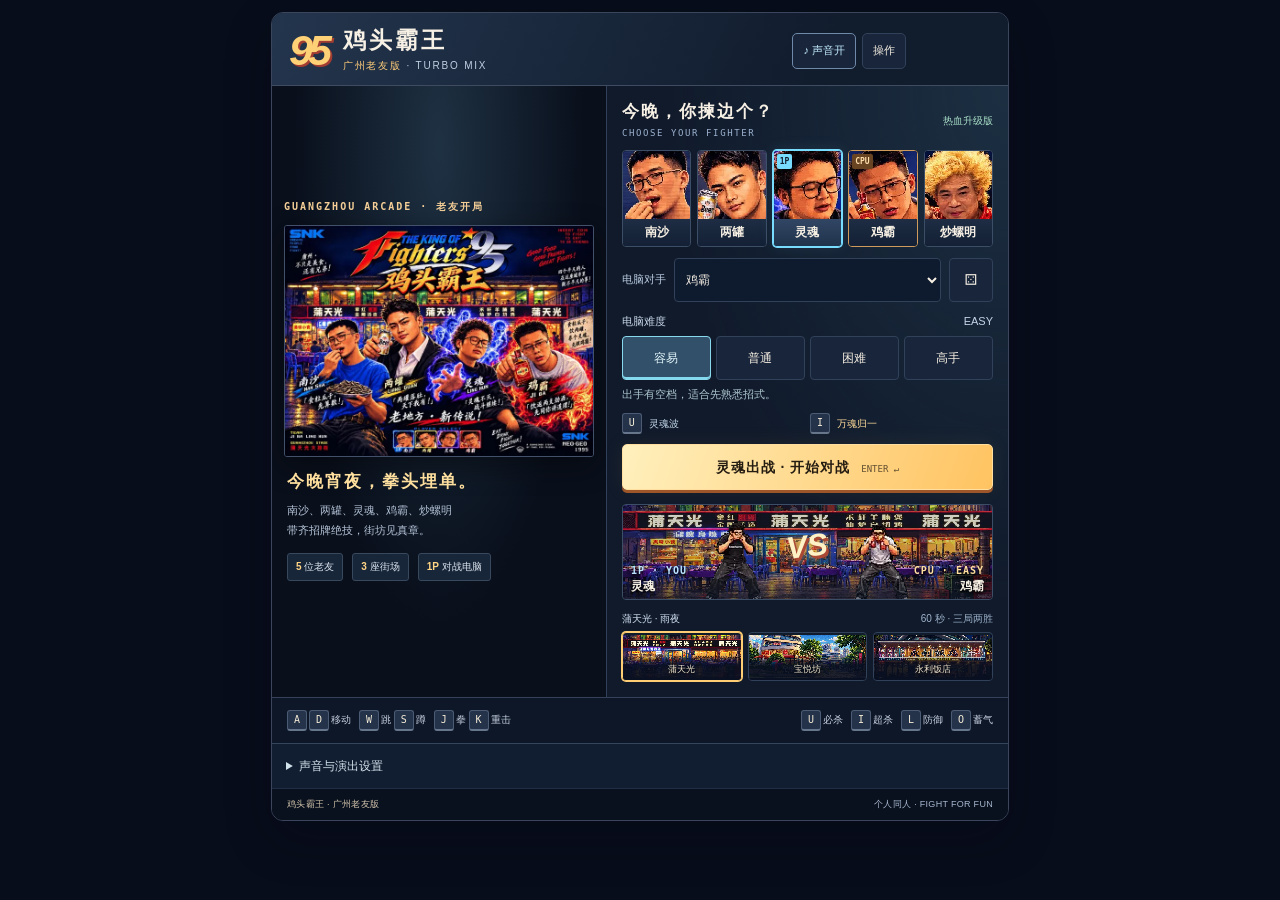
==== commit 6186f7a3: "Upgrade KOF95 Guangzhou to cinematic turbo edition with music, combos, voice & joystick" ====
--- a/kof95-guangzhou/index.html
+++ b/kof95-guangzhou/index.html
@@ -4,8 +4,8 @@
   <meta charset="UTF-8">
   <meta name="viewport" content="width=device-width, initial-scale=1, viewport-fit=cover">
   <meta name="color-scheme" content="dark">
-  <meta name="description" content="鸡头霸王·广州老友版：南沙、两罐、灵魂、鸡霸、炒螺明，单人对战初阶电脑，三处广州场景。">
-  <title>鸡头霸王 · 广州老友版</title>
+  <meta name="description" content="鸡头霸王·广州老友热血升级版：五名角色、三处广州街场、四档电脑难度，电影式连续大招、电子音乐、英文报幕与八方向摇杆搓招。">
+  <title>鸡头霸王 · 广州老友版 · TURBO MIX</title>
   <style>
     html{min-height:100%;background:#080d1b;color:#f6f0e4;color-scheme:dark}
     body{margin:0;padding:12px;font-family:Arial,"PingFang SC","Microsoft YaHei",sans-serif}
@@ -22,7 +22,7 @@
 #chicken-king-95 *{box-sizing:border-box;min-width:0}
 #chicken-king-95 [hidden]{display:none!important}
 #chicken-king-95 button,#chicken-king-95 select{font:inherit;color:inherit;border:1px solid var(--k-line);background:#19253a;touch-action:manipulation}
-#chicken-king-95 button{cursor:pointer;transition:background .15s,border-color .15s,transform .15s}
+#chicken-king-95 button{transition:background .15s,border-color .15s,transform .15s}
 #chicken-king-95 button:hover{background:#2b3951;border-color:#98acc9}
 #chicken-king-95 button:active{transform:translateY(1px)}
 #chicken-king-95 button:disabled{cursor:wait;opacity:.65}
@@ -136,33 +136,106 @@
 @media(max-width:380px){#chicken-king-95 .k-top{padding-right:93px}#chicken-king-95 .k-monogram{font-size:33px}#chicken-king-95 .k-brand{gap:8px}#chicken-king-95 .k-title{font-size:18px;letter-spacing:1.5px}#chicken-king-95 .k-sub{font-size:8px;letter-spacing:.6px}#chicken-king-95 .k-cover img{height:184px;max-height:184px}#chicken-king-95 .k-selection-panel{padding:12px}#chicken-king-95 .k-grid{gap:5px}#chicken-king-95 .k-fighter canvas{height:auto}#chicken-king-95 .k-fighter{min-height:84px}#chicken-king-95 .k-fighter-label{font-size:11px}#chicken-king-95 .k-moves-preview{font-size:10px}#chicken-king-95 .k-touch{gap:6px;padding:11px 10px}#chicken-king-95 .k-dpad,#chicken-king-95 .k-action-pad{grid-template-columns:repeat(3,44px);grid-template-rows:repeat(2,44px);gap:4px}#chicken-king-95 .k-action-pad button{width:44px;height:44px;font-size:11px}#chicken-king-95 .k-fight-info{flex-direction:column;align-items:flex-start;gap:2px}#chicken-king-95 .k-overlay{gap:5px;padding:8px}#chicken-king-95 .k-overlay-title{font-size:26px}#chicken-king-95 .k-result-quote{font-size:9px}#chicken-king-95 .k-help-grid{gap:8px;font-size:10px}#chicken-king-95 .k-help-content h3{font-size:16px}#chicken-king-95 .k-help-note{margin-top:10px;padding-top:8px;font-size:10px}}
 @media(pointer:coarse){#chicken-king-95 .k-touch{display:flex}#chicken-king-95 .k-tool{min-height:44px}}
 @media(prefers-reduced-motion:reduce){#chicken-king-95 button{transition:none}#chicken-king-95 .k-crt{display:none}}
+/* Turbo controls keep the uploaded artwork and the original arcade cabinet. */
+#chicken-king-95 .k-difficulty-picker{display:grid;grid-template-columns:repeat(4,minmax(0,1fr));gap:5px;margin-top:7px}
+#chicken-king-95 .k-difficulty-picker button{min-height:44px;padding:7px 3px;border-radius:4px;font-size:12px}
+#chicken-king-95 .k-difficulty-picker button[aria-pressed=true]{background:#33506a;border-color:#88d8ee;color:#e8fbff;box-shadow:inset 0 -2px #83d9ed}
+#chicken-king-95 .k-setting-label{display:flex;align-items:center;justify-content:space-between;gap:8px;color:#c6d5e8;font-size:11px;line-height:1.4;margin-top:12px}
+#chicken-king-95 .k-difficulty-note{font-size:11px;color:#adc7cf;line-height:1.5;margin:6px 0 0;min-height:17px}
+#chicken-king-95 .k-player-tag{font-size:10px}
+#chicken-king-95 .k-touch{display:grid;grid-template-columns:minmax(140px,1fr) minmax(144px,1fr);gap:14px;align-items:start;padding:14px 16px}
+#chicken-king-95 .k-direction-area{width:166px;max-width:100%;justify-self:start}
+#chicken-king-95 .k-dir-surface{height:154px;display:flex;align-items:center;justify-content:center}
+#chicken-king-95 .k-dpad{grid-template-columns:repeat(3,48px);grid-template-rows:repeat(3,44px);gap:4px;position:relative}
+#chicken-king-95 .k-dpad [data-key=dodge]{grid-column:1;grid-row:1;font-size:11px}
+#chicken-king-95 .k-dpad [data-key=jump]{grid-column:2;grid-row:1}
+#chicken-king-95 .k-dpad [data-key=left]{grid-column:1;grid-row:2}
+#chicken-king-95 .k-dpad [data-key=down]{grid-column:2;grid-row:3}
+#chicken-king-95 .k-dpad [data-key=right]{grid-column:3;grid-row:2}
+#chicken-king-95 .k-dpad-center{grid-column:2;grid-row:2;display:flex;align-items:center;justify-content:center;color:#8198b5;font-size:11px}
+#chicken-king-95 .k-stick{position:relative;width:146px;height:146px;border-radius:50%;border:1px solid #5c7894;background:radial-gradient(circle at 50% 48%,#213e58 0,#112b43 45%,#223950 46%,#101b2e 67%,#36516d 68%,#172d45 73%);box-shadow:inset 0 5px 12px #0008,0 2px 0 #47536a;touch-action:none;user-select:none;-webkit-touch-callout:none;overflow:hidden}
+#chicken-king-95 .k-stick:before,#chicken-king-95 .k-stick:after{content:"";position:absolute;pointer-events:none;background:#91b9d320;left:50%;top:13%;width:1px;height:74%}
+#chicken-king-95 .k-stick:after{transform:rotate(90deg)}
+#chicken-king-95 .k-stick-ring{position:absolute;inset:31px;border:1px dashed #92c5e039;border-radius:50%;pointer-events:none}
+#chicken-king-95 .k-stick-knob{position:absolute;left:50%;top:50%;width:52px;height:52px;margin:-26px 0 0 -26px;border-radius:50%;pointer-events:none;border:1px solid #b1dce6;background:radial-gradient(circle at 37% 27%,#a4d7dc,#498d9f 27%,#1b536a 68%,#11384d 70%);box-shadow:0 6px 8px #01071299,inset 0 1px 1px #e6faff8a;z-index:2;will-change:transform}
+#chicken-king-95 .k-stick.active .k-stick-knob{background:radial-gradient(circle at 36% 28%,#fff3b6,#f6bc60 37%,#925426 78%);border-color:#ffe3a2}
+#chicken-king-95 .k-stick-arrow{position:absolute;color:#c1d6e5;font-size:15px;line-height:1;pointer-events:none}
+#chicken-king-95 .k-stick-arrow.up{left:calc(50% - 6px);top:10px}
+#chicken-king-95 .k-stick-arrow.down{left:calc(50% - 6px);bottom:10px}
+#chicken-king-95 .k-stick-arrow.left{left:10px;top:calc(50% - 7px)}
+#chicken-king-95 .k-stick-arrow.right{right:10px;top:calc(50% - 7px)}
+#chicken-king-95 .k-control-mode{display:grid;grid-template-columns:1fr 1fr;gap:4px;margin-top:6px}
+#chicken-king-95 .k-control-mode button{min-height:44px;border-radius:4px;padding:6px 3px;font-size:11px}
+#chicken-king-95 .k-control-mode button[aria-pressed=true]{background:#3c4b62;border-color:#d7ac69;color:#ffe2a6}
+#chicken-king-95 .k-action-side{justify-self:end;display:flex;flex-direction:column;align-items:flex-end;gap:7px;width:166px;max-width:100%;padding-top:15px}
+#chicken-king-95 .k-action-pad{grid-template-columns:repeat(3,48px);grid-template-rows:repeat(2,48px);gap:8px}
+#chicken-king-95 .k-action-pad button{font-size:12px;position:relative}
+#chicken-king-95 .k-action-pad button:after{content:attr(data-short);position:absolute;top:4px;left:0;right:0;font:8px/1 monospace;opacity:.58;pointer-events:none}
+#chicken-king-95 .k-action-pad [data-key=super].is-ready{border-color:#fff4b1;box-shadow:0 0 16px #ffc25766,inset 0 0 12px #ffce8444;color:#fff2c0}
+#chicken-king-95 .k-action-note{color:#bed1df;font-size:11px;line-height:1.5;text-align:right;min-height:33px;display:flex;align-items:center}
+#chicken-king-95 .k-motion-strip{display:flex;align-items:center;justify-content:space-between;gap:7px;flex-wrap:wrap;min-height:40px;background:#0a1424;border-top:1px solid #37465f;padding:7px 14px}
+#chicken-king-95 .k-motion-history{color:#b5d3e4;font:13px/1.4 monospace;min-height:18px;letter-spacing:3px}
+#chicken-king-95 .k-motion-feedback{font-size:11px;line-height:1.5;color:#ffdb90;text-align:right;max-width:100%}
+#chicken-king-95 .k-command-list{display:grid;grid-template-columns:repeat(2,minmax(0,1fr));gap:7px;padding:10px 14px;background:#101d30}
+#chicken-king-95 .k-command-list>div{display:flex;gap:6px;flex-wrap:wrap;justify-content:space-between;align-items:center;font-size:11px;color:#bdd0e0;line-height:1.5}
+#chicken-king-95 .k-command-list b{color:#ffe1a3;white-space:nowrap;font-weight:500;letter-spacing:1px}
+#chicken-king-95 .k-command-facing{font-size:11px;color:#a6bed2;padding:0 14px 10px;background:#101d30}
+#chicken-king-95 .k-mixer{background:#111d30;border-top:1px solid #35455b;padding:0 14px;color:#d2e2eb;font-size:12px}
+#chicken-king-95 .k-mixer summary{padding:12px 0;min-height:44px;line-height:20px}
+#chicken-king-95 .k-mixer-grid{display:grid;grid-template-columns:repeat(3,minmax(0,1fr));gap:14px;padding:2px 0 14px}
+#chicken-king-95 .k-mixer-field{display:flex;flex-direction:column;gap:6px;font-size:11px;color:#d2e2eb}
+#chicken-king-95 .k-mixer-field>span{display:flex;justify-content:space-between;gap:8px}
+#chicken-king-95 .k-mixer input[type=range]{width:100%;height:28px;accent-color:#efbc69;margin:0}
+#chicken-king-95 .k-mixer-bottom{display:flex;flex-wrap:wrap;gap:8px;align-items:center;justify-content:space-between;padding:0 0 13px}
+#chicken-king-95 .k-mixer-bottom button,#chicken-king-95 .k-mixer select{min-height:44px;border-radius:4px;padding:6px 9px;font-size:12px}
+#chicken-king-95 .k-voice-status{font-size:11px;color:#adc5d8;line-height:1.5;flex:1 1 100%}
+#chicken-king-95 .k-help-grid{font-size:12px}
+#chicken-king-95 .k-help-note{font-size:12px;line-height:1.75}
+#chicken-king-95 .k-help-content{max-height:none}
+#chicken-king-95 .k-help-layer{justify-content:center}
+#chicken-king-95 .k-fight-info{min-height:43px}
+@media(min-width:620px){#chicken-king-95 .k-touch{grid-template-columns:1fr 1fr;padding:12px 50px}#chicken-king-95 .k-action-side{width:190px;padding-top:22px}#chicken-king-95 .k-action-pad{grid-template-columns:repeat(3,54px);grid-template-rows:repeat(2,54px);gap:9px}#chicken-king-95 .k-action-pad button{width:54px;height:54px}}
+@media(max-width:380px){#chicken-king-95 .k-touch{gap:8px;padding:10px 9px;grid-template-columns:minmax(136px,1fr) minmax(140px,1fr)}#chicken-king-95 .k-direction-area{width:144px}#chicken-king-95 .k-dpad{grid-template-columns:repeat(3,44px);grid-template-rows:repeat(3,44px);gap:3px}#chicken-king-95 .k-stick{width:138px;height:138px}#chicken-king-95 .k-action-side{width:146px;padding-top:16px}#chicken-king-95 .k-action-pad{grid-template-columns:repeat(3,44px);grid-template-rows:repeat(2,44px);gap:5px}#chicken-king-95 .k-action-pad button{width:44px;height:44px}#chicken-king-95 .k-command-list{gap:8px 10px;padding:10px}#chicken-king-95 .k-command-list>div{justify-content:flex-start}#chicken-king-95 .k-mixer-grid{gap:9px}#chicken-king-95 .k-top{padding-bottom:10px}#chicken-king-95 .k-fight-info{padding:8px 11px;gap:4px}#chicken-king-95 .k-motion-strip{padding:7px 10px}#chicken-king-95 .k-help-grid{font-size:11px}#chicken-king-95 .k-help-note{font-size:11px}}
 </style>
-<div id="chicken-king-95" aria-label="鸡头霸王，广州老友版，五名角色与三座广州街场，单人对战初阶电脑">
+<div id="chicken-king-95" aria-label="鸡头霸王，广州老友热血升级版，五名角色、三座广州街场、四档电脑难度，支持摇杆搓招">
   <header class="k-top">
-    <div class="k-brand"><div class="k-monogram" aria-hidden="true">95</div><div><div class="k-title">鸡头霸王</div><div class="k-sub"><b>广州老友版</b> · GUANGZHOU FIGHTERS</div></div></div>
+    <div class="k-brand"><div class="k-monogram" aria-hidden="true">95</div><div><div class="k-title">鸡头霸王</div><div class="k-sub"><b>广州老友版</b> · TURBO MIX</div></div></div>
     <div class="k-tools"><button type="button" class="k-tool cursor-interaction" id="c95-sound" aria-pressed="true">♪ 音效开</button><button type="button" class="k-tool cursor-interaction" id="c95-help">操作</button><button type="button" class="k-tool cursor-interaction" id="c95-pause" hidden>暂停</button><button type="button" class="k-tool cursor-interaction" id="c95-select" hidden>选人</button></div>
   </header>
   <div class="k-selection" id="c95-selection">
     <figure class="k-cover"><div class="k-cover-heading">GUANGZHOU ARCADE · 老友开局</div><img id="c95-cover" alt="用户上传的鸡头霸王游戏封面，四位老友在广州餐馆前集结"><figcaption class="k-cover-caption"><strong>今晚宵夜，拳头埋单。</strong><p>南沙、两罐、灵魂、鸡霸、炒螺明<br>带齐招牌绝技，街坊见真章。</p><div class="k-cover-stats"><span><b>5</b> 位老友</span><span><b>3</b> 座街场</span><span><b>1P</b> 对战电脑</span></div></figcaption></figure>
     <section class="k-selection-panel" aria-label="选择角色与场景">
-      <div class="k-selection-heading"><div><strong>今晚，你揀边个？</strong><small>CHOOSE YOUR FIGHTER</small></div><span>新手友好 · CPU</span></div>
+      <div class="k-selection-heading"><div><strong>今晚，你揀边个？</strong><small>CHOOSE YOUR FIGHTER</small></div><span>热血升级版</span></div>
       <div class="k-grid" id="c95-roster" aria-label="五名可选角色：南沙、两罐、灵魂、鸡霸、炒螺明"></div>
       <div class="k-opponent-row"><label for="c95-opponent">电脑对手</label><select id="c95-opponent" aria-label="选择电脑对手"></select><button type="button" class="k-random cursor-interaction" id="c95-random" aria-label="随机选择电脑对手">⚄</button></div>
+      <div class="k-setting-label"><span>电脑难度</span><span id="c95-difficulty-en">EASY</span></div>
+      <div class="k-difficulty-picker" aria-label="选择电脑难度"><button type="button" data-difficulty="easy" aria-pressed="true" class="cursor-interaction">容易</button><button type="button" data-difficulty="normal" aria-pressed="false" class="cursor-interaction">普通</button><button type="button" data-difficulty="hard" aria-pressed="false" class="cursor-interaction">困难</button><button type="button" data-difficulty="expert" aria-pressed="false" class="cursor-interaction">高手</button></div>
+      <div class="k-difficulty-note" id="c95-difficulty-note">出手有空档，适合先熟悉招式。</div>
       <div class="k-moves-preview"><span><kbd>U</kbd><span id="c95-special-preview">灵魂波</span></span><span><kbd>I</kbd><b id="c95-super-preview">万魂归一</b></span></div>
       <button type="button" class="k-start cursor-interaction" id="c95-start">正在准备角色…</button>
-      <div class="k-preview-wrap"><canvas class="k-preview" id="c95-preview" width="960" height="280" aria-label="所选双方的实时动作预览"></canvas><div class="k-vs" aria-hidden="true">VS</div><div class="k-select-names"><div class="k-person"><div class="k-player-tag">1P · YOU</div><div class="k-person-name" id="c95-name">灵魂</div><div class="k-person-en" id="c95-en">LINGHUN</div></div><div class="k-person"><div class="k-player-tag">CPU · EASY</div><div class="k-person-name" id="c95-cpu-name">鸡霸</div><div class="k-person-en" id="c95-cpu-en">JIBA</div></div></div></div>
+      <div class="k-preview-wrap"><canvas class="k-preview" id="c95-preview" width="960" height="280" aria-label="所选双方的实时动作预览"></canvas><div class="k-vs" aria-hidden="true">VS</div><div class="k-select-names"><div class="k-person"><div class="k-player-tag">1P · YOU</div><div class="k-person-name" id="c95-name">灵魂</div><div class="k-person-en" id="c95-en">LINGHUN</div></div><div class="k-person"><div class="k-player-tag" id="c95-cpu-tag">CPU · EASY</div><div class="k-person-name" id="c95-cpu-name">鸡霸</div><div class="k-person-en" id="c95-cpu-en">JIBA</div></div></div></div>
       <div class="k-stage-line"><b id="c95-stage-name">蒲天光 · 雨夜</b><span>60 秒 · 三局两胜</span></div>
       <div class="k-stage-grid" id="c95-stages" aria-label="选择对战场景"></div>
     </section>
   </div>
   <div id="c95-game" hidden>
     <div class="k-match" id="c95-match"><canvas class="k-arena" id="c95-arena" width="960" height="540" aria-label="鸡头霸王对战画面，WASD移动，J拳，K重击，U必杀，I超必杀；手机使用下方触屏按键"></canvas><div class="k-crt" aria-hidden="true"></div><div class="k-arena-hint" id="c95-focus-hint">WASD 移动 · J/K 出招 · U 必杀 · I 超杀</div><div class="k-overlay" id="c95-pause-overlay" hidden><div class="k-overlay-eyebrow">TAKE A BREATH · 饮啖茶先</div><div class="k-overlay-title">PAUSED</div><div class="k-overlay-sub">对战已暂停</div><div class="k-overlay-actions"><button type="button" class="k-primary cursor-interaction" id="c95-resume">继续对战</button><button type="button" class="cursor-interaction" id="c95-restart">重新开始</button></div></div><div class="k-overlay" id="c95-result-overlay" hidden><div class="k-overlay-eyebrow" id="c95-result-label">MATCH COMPLETE</div><div class="k-overlay-title" id="c95-result-title">YOU WIN</div><div class="k-overlay-sub" id="c95-result-sub"></div><div class="k-result-quote" id="c95-result-quote"></div><div class="k-overlay-actions"><button type="button" class="k-primary cursor-interaction" id="c95-rematch">再战一局</button><button type="button" class="cursor-interaction" id="c95-swap">交换角色</button><button type="button" class="cursor-interaction" id="c95-back">重新选人</button></div></div></div>
-    <div class="k-fight-info"><span class="k-move-name" id="c95-move">U 必杀技 · I 满气超必杀</span><span class="k-difficulty">初阶 CPU · 三局两胜</span></div>
-    <div class="k-touch" id="c95-touch" aria-label="触屏操作"><div class="k-dpad"><button type="button" data-key="dodge" aria-label="闪避" class="cursor-interaction">闪避</button><button type="button" data-key="jump" aria-label="跳跃" class="cursor-interaction">↑</button><button type="button" data-key="left" aria-label="左移" class="cursor-interaction">←</button><button type="button" data-key="down" aria-label="下蹲" class="cursor-interaction">↓</button><button type="button" data-key="right" aria-label="右移" class="cursor-interaction">→</button></div><div class="k-action-pad"><button type="button" data-key="punch" aria-label="拳击" class="cursor-interaction">拳</button><button type="button" data-key="kick" aria-label="重击" class="cursor-interaction">重击</button><button type="button" data-key="special" aria-label="必杀技" class="cursor-interaction">必杀</button><button type="button" data-key="guard" aria-label="按住防御" class="cursor-interaction">防御</button><button type="button" data-key="charge" aria-label="按住蓄气" class="cursor-interaction">蓄气</button><button type="button" data-key="super" aria-label="满气超必杀" class="cursor-interaction">超杀</button></div></div>
+    <div class="k-fight-info"><span class="k-move-name" id="c95-move">U 必杀技 · I 满气超必杀</span><span class="k-difficulty" id="c95-fight-difficulty">容易 CPU · 三局两胜</span></div>
+    <div class="k-touch" id="c95-touch" aria-label="触屏操作">
+      <div class="k-direction-area"><div class="k-dir-surface">
+        <div class="k-dpad" id="c95-dpad"><button type="button" data-key="dodge" aria-label="闪避" class="cursor-interaction">闪避</button><button type="button" data-key="jump" aria-label="跳跃" class="cursor-interaction">↑</button><button type="button" data-key="left" aria-label="左移" class="cursor-interaction">←</button><span class="k-dpad-center" aria-hidden="true">MOVE</span><button type="button" data-key="down" aria-label="下蹲" class="cursor-interaction">↓</button><button type="button" data-key="right" aria-label="右移" class="cursor-interaction">→</button></div>
+        <div class="k-stick cursor-interaction" id="c95-stick" role="group" aria-label="八方向摇杆，拖动移动或搓招" hidden><span class="k-stick-arrow up" aria-hidden="true">↑</span><span class="k-stick-arrow left" aria-hidden="true">←</span><span class="k-stick-arrow right" aria-hidden="true">→</span><span class="k-stick-arrow down" aria-hidden="true">↓</span><div class="k-stick-ring"></div><div class="k-stick-knob" id="c95-stick-knob"></div></div>
+      </div><div class="k-control-mode" aria-label="选择方向控制方式"><button type="button" data-control-mode="dpad" aria-pressed="true" class="cursor-interaction">方向键</button><button type="button" data-control-mode="stick" aria-pressed="false" class="cursor-interaction">摇杆</button></div></div>
+      <div class="k-action-side"><div class="k-action-pad"><button type="button" data-key="punch" data-short="J" aria-label="拳击，搓招后按拳释放" class="cursor-interaction">拳</button><button type="button" data-key="kick" data-short="K" aria-label="重击，搓招后按重击释放" class="cursor-interaction">重击</button><button type="button" data-key="special" data-short="U" aria-label="一键必杀技" class="cursor-interaction">必杀</button><button type="button" data-key="guard" data-short="L" aria-label="按住防御" class="cursor-interaction">防御</button><button type="button" data-key="charge" data-short="O" aria-label="按住蓄气" class="cursor-interaction">蓄气</button><button type="button" data-key="super" data-short="I" aria-label="一键满气超必杀" class="cursor-interaction">超杀</button></div><div class="k-action-note" id="c95-power-note">按住蓄气，满格后可放超杀</div></div>
+    </div>
+    <div class="k-motion-strip"><span class="k-motion-history" id="c95-motion-history" aria-label="最近输入的方向">·</span><span class="k-motion-feedback" id="c95-motion-feedback" aria-live="polite">搓完方向，再按拳或重击</span></div>
+    <div class="k-command-list" aria-label="当前朝向的搓招表"><div><span>招牌必杀</span><b id="c95-command-forward">↓↘→ + 拳</b></div><div><span>后撤反击</span><b id="c95-command-back">↓↙← + 拳</b></div><div><span>升龙迎击</span><b id="c95-command-up">→↓↘ + 拳</b></div><div><span>满气超杀</span><b id="c95-command-super">↓↘→↓↘→ + 拳</b></div></div>
+    <div class="k-command-facing" id="c95-command-facing">面向右方 · 换边后招式方向自动翻转</div>
   </div>
   <div class="k-controls"><div class="k-key-cluster"><span><kbd>A</kbd><kbd>D</kbd>移动</span><span><kbd>W</kbd>跳 <kbd>S</kbd>蹲</span><span><kbd>J</kbd>拳 <kbd>K</kbd>重击</span></div><div class="k-key-cluster"><span><kbd>U</kbd>必杀</span><span><kbd>I</kbd>超杀</span><span><kbd>L</kbd>防御</span><span><kbd>O</kbd>蓄气</span></div></div>
+  <details class="k-mixer" id="c95-mixer"><summary class="cursor-interaction">声音与演出设置</summary><div class="k-mixer-grid"><label class="k-mixer-field"><span>音乐 <output id="c95-music-value">65%</output></span><input id="c95-music-volume" type="range" min="0" max="100" value="65" aria-label="音乐音量"></label><label class="k-mixer-field"><span>打击音效 <output id="c95-effects-value">85%</output></span><input id="c95-effects-volume" type="range" min="0" max="100" value="85" aria-label="打击音效音量"></label><label class="k-mixer-field"><span>英文报幕 <output id="c95-voice-value">100%</output></span><input id="c95-voice-volume" type="range" min="0" max="100" value="100" aria-label="英文报幕音量"></label></div><div class="k-mixer-bottom"><label for="c95-intensity">大招演出 <select id="c95-intensity"><option value="full">强烈</option><option value="soft">柔和</option></select></label><button type="button" id="c95-voice-test" class="cursor-interaction">试听 Fight!</button><span class="k-voice-status" id="c95-voice-status">点击开始对战后开启声音</span></div></details>
   <footer class="k-footer"><span><b>鸡头霸王 · 广州老友版</b></span><span>个人同人 · FIGHT FOR FUN</span></footer>
-  <div class="k-overlay k-help-layer" id="c95-help-overlay" role="dialog" aria-modal="true" aria-labelledby="c95-help-title" hidden><div class="k-help-content"><h3 id="c95-help-title">鸡头霸王 · 点样玩？</h3><div class="k-help-grid"><span><kbd>A</kbd><kbd>D</kbd> 左右移动</span><span><kbd>W</kbd> 跳跃 · <kbd>S</kbd> 下蹲</span><span><kbd>J</kbd> 拳击 · <kbd>K</kbd> 重击</span><span><kbd>L</kbd> 防御 / 按住后方向</span><span><kbd>U</kbd> 角色必杀技</span><span><kbd>I</kbd> 满气超必杀</span><span><kbd>O</kbd> 按住蓄气</span><span><kbd>Space</kbd> 闪避</span><span><kbd>P</kbd> 暂停 / 继续</span><span><kbd>R</kbd> 结束后再战</span></div><div class="k-help-note">手机使用画面下方的按键，可以同时按方向和出招。攻击、挨打与蓄气都会积攒能量；能量满格后按「超杀」。电脑会留出反应空档，每场三局两胜。离开窗口会自动暂停。<br><br>瓜子、啤酒、灵魂、劲酒、炒螺——选人时按 U / I 的提示，试试各位老友的招牌绝技。</div><button type="button" class="k-help-close cursor-interaction" id="c95-help-close">明白，开打！</button></div></div>
+  <div class="k-overlay k-help-layer" id="c95-help-overlay" role="dialog" aria-modal="true" aria-labelledby="c95-help-title" hidden><div class="k-help-content"><h3 id="c95-help-title">鸡头霸王 · 点样玩？</h3><div class="k-help-grid"><span><kbd>A</kbd><kbd>D</kbd> 左右移动</span><span><kbd>W</kbd> 跳跃 · <kbd>S</kbd> 下蹲</span><span><kbd>J</kbd> 拳击 · <kbd>K</kbd> 重击</span><span><kbd>L</kbd> 防御 / 按住后方向</span><span><kbd>U</kbd> 一键必杀</span><span><kbd>I</kbd> 一键满气超杀</span><span><kbd>O</kbd> 按住蓄气</span><span><kbd>Space</kbd> 闪避</span><span><kbd>P</kbd> 暂停 / 继续</span><span><kbd>R</kbd> 结束后再战</span></div><div class="k-help-note"><b>手机摇杆：</b>方向区域下方切换「摇杆」。左手滑方向，右手按拳或重击，可同时操作。<br><b>面向右方时：</b>↓↘→ 必杀；↓↙← 后撤反击；→↓↘ 升龙；↓↘→↓↘→ 满气超杀。连续滑过方向后再按拳／重击，人物换边后方向自动翻转。<br><b>连续出招：</b>普通攻击命中时，可接必杀或超杀。超杀有前置特写与连续攻击，但仍可能被防住或打空。<br><b>蓄气：</b>攻击、挨打与按住「蓄气」都会积攒能量，满格才能使用超杀。选人时可选容易、普通、困难、高手。每场三局两胜，离开窗口自动暂停。<br><b>声音：</b>点击开始后播放音乐和英文报幕；下方「声音与演出设置」可分别调音量或改用柔和演出。</div><button type="button" class="k-help-close cursor-interaction" id="c95-help-close">明白，开打！</button></div></div>
   <div class="k-status" id="c95-status" aria-live="polite"></div>
 </div>
 <script>
@@ -178,12 +251,24 @@
 (()=>{"use strict";const e=window.CustomSpriteData,t=new Image;let a=!1;const r=new Promise((e,r)=>{t.onload=()=>{a=!0,e()},t.onerror=()=>r(new Error("Character texture could not load"))});t.src=window.CustomSpriteTexture;const n=new Set(["idle","walk","charge"]),o={dodge:"crouch",guard:"block",down:"ko",hit:"hurt"};function i(t,a,r,i={}){const l=e.characters[t];if(!l)return null;const s=Math.max(0,Number(r)||0);let c=l[a]||l[o[a]]||l.idle,h=0;if("idle"===a||"charge"===a)c=l.block;else if("walk"===a)h=Math.floor(8*s)%c.length;else if("special"===a&&"liangguan"===t)c=[c[0]];else if("super"!==a||"liangguan"!==t&&"jiba"!==t)if(["punch","kick","special","super"].includes(a)){const e=s/(i.duration||(["special","super"].includes(a)?.78:.38));h=2===c.length?e<.28?0:1:Math.min(c.length-1,Math.floor(e*c.length))}else n.has(a)||(h=Math.min(c.length-1,Math.floor(8*s)));else c=[...l.punch,l.kick[0],l.special[l.special.length-1]],h=s<.19?0:Math.floor(12*(s-.19))%c.length;return e.frames[c[h]]}window.KofSprites={ready:r,draw:function(e,r,n,o,l,s,c,h=2,u={}){if(!a)return!1;const d=i(r,n,o,u);if(!d)return!1;const[g,f,m,p,w,M]=d;return e.save(),e.imageSmoothingEnabled=!1,e.translate(Math.round(l),Math.round(s)),e.scale((c<0?-1:1)*h,h),"idle"===n&&e.scale(1,1+.009*Math.sin(3*o)),"charge"===n&&e.translate(.6*Math.sin(35*o),0),"dodge"===n&&(e.globalAlpha*=.72,e.translate(-5,0)),e.drawImage(t,g,f,m,p,-w,-M,m,p),e.restore(),!0},portrait:function(r,n,o,i){if(!a)return!1;const l=e.portraits[n];if(!l)return!1;const[s,c,h,u]=l,d=Math.max(o/h,i/u),g=h*d,f=u*d;return r.save(),r.beginPath(),r.rect(0,0,o,i),r.clip(),r.imageSmoothingEnabled=!0,r.drawImage(t,s,c,h,u,(o-g)/2,(i-f)/2,g,f),r.restore(),!0},has:t=>!!e.characters[t],frame:e=>i(e,"idle",0),characters:Object.keys(e.characters),frameCount:e.frameCount}})();
 </script>
 <script>
-!function(t){"use strict";const e=442,i=(t,e,i)=>Math.max(e,Math.min(i,t)),a=(t,e)=>Number.isFinite(t)?t:e,s=["super","special","dodge","jump","kick","punch"],n=Object.freeze({}),r={nansha:["projectile","volley","瓜子连射","天降瓜子雨"],liangguan:["spin","rushsuper","酒神旋风","两罐干杯"],linghun:["projectile","volley","灵魂波","万魂归一"],jiba:["flame","rushsuper","劲酒喷射","劲酒爆发"],chaoluoming:["projectile","volley","麦霸高歌","螺王大合唱"],kyo:["ground","eruption","闇払い","裏百八式・大蛇薙"],benimaru:["electric","storm","雷靱拳","雷光拳"],daimon:["grapple","grandthrow","天地返し","地獄極楽落とし"],goro:["grapple","grandthrow","天地返し","地獄極楽落とし"],terry:["ground","geyser","能量波","能量喷泉"],andy:["projectile","rushsuper","飞翔拳","超裂破弹"],joe:["tornado","storm","飓风上勾拳","双重飓风"],ryo:["projectile","rushsuper","虎煌拳","龙虎乱舞"],robert:["projectile","rushsuper","龙击拳","龙虎乱舞"],takuma:["projectile","rushsuper","虎煌拳","龙虎乱舞"],iori:["ground","rushsuper","闇払い","禁千弐百拾壱式・八稚女"],eiji:["slash","rushsuper","斩铁波","斩铁螳螂拳"],billy:["spin","storm","旋风棍","超火炎旋风棍"],heidern:["projectile","rushsuper","十字斩","终结处刑"],ralf:["rush","rushsuper","格林机关炮","超级机炮拳"],clark:["grapple","grandthrow","超级阿根廷背摔","终结阿根廷攻击"],athena:["orb","orbit","精神力球","闪光水晶波"],kensou:["orb","rushsuper","超球弹","神龙凄煌裂脚"],chin:["flame","flamethrower","瓢箪击","轰烂炎炮"],kim:["uppercut","rushsuper","飞燕斩","凤凰脚"],chang:["spin","storm","铁球大回转","铁球大暴走"],choi:["uppercut","storm","龙卷疾风斩","真！超绝龙卷疾风斩"],mai:["fan","rushsuper","花蝶扇","超必杀忍蜂"],yuri:["projectile","rushsuper","虎煌拳","飞燕凤凰脚"],king:["projectile","rushsuper","毒蛇击","幻影之舞"],saisyu:["ground","eruption","闇払い","裏百八式・大蛇薙"],saishu:["ground","eruption","闇払い","裏百八式・大蛇薙"],rugal:["ground","rushsuper","烈风拳","帝王压杀"],omegarugal:["ground","rushsuper","烈风拳","帝王压杀"]},o={fire:["ground","eruption","火焰波","究极爆炎"],electric:["electric","storm","雷光击","雷电风暴"],grapple:["grapple","grandthrow","指令投","究极连环投"],rush:["rush","rushsuper","突进连击","究极乱舞"],wave:["projectile","volley","气功波","究极气功波"],slash:["slash","rushsuper","斩击波","究极连斩"]},h={nansha:[206,66],liangguan:[206,70],linghun:[206,66],jiba:[206,70],chaoluoming:[206,68],kyo:[206,64],benimaru:[216,60],daimon:[242,82],goro:[242,82],terry:[200,66],andy:[200,60],joe:[212,64],ryo:[202,70],robert:[204,66],takuma:[206,72],iori:[184,66],eiji:[188,66],billy:[182,62],heidern:[228,68],ralf:[206,72],clark:[210,76],athena:[182,58],kensou:[188,60],chin:[172,70],kim:[212,66],chang:[250,102],choi:[144,60],mai:[184,60],yuri:[184,60],king:[198,62],saisyu:[204,70],saishu:[204,70],rugal:[224,78],omegarugal:[224,78]};class c{constructor(t,s={}){this.roster=Array.isArray(t)?t.filter(t=>t&&null!=t.id):[],this.options=s||{},this.onEvent="function"==typeof s.onEvent?s.onEvent:()=>{},this.random="function"==typeof s.random?s.random:Math.random,this.roundTime=i(a(s.roundTime,60),20,180),this.roundsToWin=i(Math.round(a(s.roundsToWin,2)),1,3),this.cpuDamage=i(a(s.cpuDamage,.69),.35,1.4),this.cpuSpeed=i(a(s.cpuSpeed,.81),.45,1.3),this.W=960,this.H=540,this.floor=e,this.phase="result",this.phaseTime=0,this.round=1,this.roundWins=[0,0],this.winner=-1,this.roundWinner=-1,this.timeLeft=this.roundTime,this.fighters=[],this.projectiles=[],this.effects=[],this.hitstop=0,this.shake=0,this.flash=0,this.elapsed=0,this.lastEvent=null,this._projectileId=0,this._prevInput={},this._ai=null}_rand(){return i(a(this.random(),.5),0,.999999)}_key(t){let e=String(t&&(t.id||t.en)||"").toLowerCase().replace(/[^a-z0-9]/g,"");if(r[e])return e;const i=String(t&&t.en||"").toLowerCase().replace(/[^a-z0-9]/g,"");return Object.keys(r).sort((t,e)=>e.length-t.length).find(t=>e.startsWith(t)||i.startsWith(t)||i.endsWith(t))||e}_profile(t){const e=this._key(t),i=r[e]||o[t&&t.kind]||o.wave,a=t&&t.specialType||i[0],s=t&&t.superType||i[1];return{key:e,specialType:"wave"===a?"projectile":a,superType:"pillar"===s?"geyser":s,specialName:t&&t.specialName||i[2],superName:t&&t.superName||i[3]}}getMoveList(t){const e="object"==typeof t?t:this.roster.find(e=>String(e.id)===String(t))||this.roster[0]||{},i=this._profile(e),a={ground:"贴地飞行的能量波，可以跳跃躲开。",electric:"身前爆发雷电，适合近距离迎击。",grapple:"贴近对手后投掷，能够突破防御。",rush:"向前突进连续攻击，距离过远会落空。",uppercut:"跃起向上攻击，可以拦截跳跃。",spin:"旋转攻击周围较大的范围。",fan:"掷出花蝶扇，适合中距离牵制。",tornado:"向前释放旋风，封锁地面空间。",slash:"向前释放斩击波。",orb:"发射精神力球，可以跳跃或防御。",flame:"近距离喷出火焰。",projectile:"向前发射能量波，可以跳跃或防御。"};return{special:i.specialName,super:i.superName,specialName:i.specialName,superName:i.superName,kind:i.specialType,superKind:i.superType,description:a[i.specialType]||a.projectile,superDescription:"能量达到 MAX 后发动；命中后造成大量伤害。"}}start(t,e){if(!this.roster.length)throw new Error("KofEngine requires at least one character.");return this._playerCharacter=this.roster.find(e=>String(e.id)===String(t))||this.roster[0],this._cpuCharacter=this.roster.find(t=>String(t.id)===String(e))||this.roster.find(t=>t.id!==this._playerCharacter.id)||this.roster[0],this.round=1,this.roundWins=[0,0],this.winner=-1,this.roundWinner=-1,this.elapsed=0,this._projectileId=0,this._prevInput={},this._beginRound(!0),this}_rating(t,e){return Number.isFinite(t)?t>.4&&t<=1.6?i(t,.82,1.18):t>=1&&t<=10?.88+.022*t:i(t/e,.82,1.18):1}_newFighter(t,s,n){const r=h[this._key(t)]||[196,64],o=i(a(t.hitHeight,r[0]),120,270),c=i(a(t.hitWidth,r[1]),48,112);return{id:t.id,index:s,character:t,profile:this._profile(t),x:0===s?265:695,y:e,vx:0,vy:0,facing:0===s?1:-1,hp:100,maxHp:100,power:n||0,state:"idle",stateTime:0,attack:null,width:c,height:o,crouchHeight:Math.round(.62*o),onGround:!0,crouching:!1,guarding:!1,guardIntent:!1,explicitGuard:!1,stun:0,invuln:0,recovery:0,dodgeCooldown:0,combo:0,comboTimer:0,maxCombo:0,damageDealt:0,hitsLanded:0,damageTaken:0,speed:186*this._rating(t.speed,186)*(1===s?this.cpuSpeed:1),damageMultiplier:this._rating(t.power,1)*(1===s?this.cpuDamage:1),inputBuffer:null,input:{},_lastInput:{},_dodgeDirection:0,_airAttacks:0,_juggles:0,_chargeAnnounced:!1,_superArmor:!1,_timeSinceHit:10}}_beginRound(t){const e=t?[0,0]:this.fighters.map(t=>Math.min(65,t.power));this.fighters=[this._newFighter(this._playerCharacter,0,e[0]),this._newFighter(this._cpuCharacter,1,e[1])],this.phase="intro",this.phaseTime=0,this.timeLeft=this.roundTime,this.roundWinner=-1,this.projectiles=[],this.effects=[],this.hitstop=0,this.shake=0,this.flash=0,this._ai={timer:.7,current:{},actionTime:0,offenseCooldown:0,specialCooldown:0},this._emit({type:"round",round:this.round,number:this.round,who:-1,wins:this.roundWins.slice(),x:480,y:200})}_setState(t,e){t.state!==e&&(t.state=e,t.stateTime=0)}_emit(t){this.lastEvent=t;try{this.onEvent(t)}catch(t){}}_effect(t,e,i,a,s,n){this.effects.push(Object.assign({type:t,x:e,y:i,color:a,life:s,maxLife:s,t:0},n||{})),this.effects.length>80&&this.effects.splice(0,this.effects.length-80)}_decayPresentation(t){this.shake=Math.max(0,this.shake-42*t),this.flash=Math.max(0,this.flash-3.5*t);for(const e of this.effects)e.life-=t,e.t+=t;this.effects=this.effects.filter(t=>t.life>0)}update(t,e=n){if(!(t=i(a(t,0),0,.05))||!this.fighters.length)return;if(e=e&&"object"==typeof e?e:n,this.elapsed+=t,this._decayPresentation(t),"fight"!==this.phase)return this.phaseTime+=t,this._updateIntermission(t),this._prevInput=Object.assign({},e),void(this.fighters[0]._lastInput=Object.assign({},e));if(this._prepareInput(this.fighters[0],e,t,this.hitstop>0),this._prevInput=Object.assign({},e),this.hitstop>0)return void(this.hitstop=Math.max(0,this.hitstop-t));this.phaseTime+=t,this.timeLeft=Math.max(0,this.timeLeft-t);const s=this._decideCPU(t);this._prepareInput(this.fighters[1],s,t,!1);for(const t of this.fighters){const e=this.fighters[1-t.index];!t.attack&&t.stun<=0&&"dodge"!==t.state&&(t.facing=e.x>=t.x?1:-1);const i=t.input,a=1===t.facing?i.left:i.right;t.explicitGuard=!!i.guard,t.guardIntent=!(!i.guard&&!a)}for(const e of this.fighters)this._stepFighter(e,t);this._separateBodies();for(const t of this.fighters)this._processAttack(t);this._updateProjectiles(t);for(const t of this.fighters)this._finishAttack(t);const[r,o]=this.fighters;if(r.hp<=0||o.hp<=0)this._endRound(r.hp<=0&&o.hp<=0?-1:r.hp>0?0:1,"ko");else if(this.timeLeft<=0){const t=r.hp-o.hp;this._endRound(Math.abs(t)<.01?-1:t>0?0:1,"time")}}_updateIntermission(t){for(const a of this.fighters)a.stateTime+=t,"ko"===this.phase&&(a.vx*=Math.exp(-6*t),a.x=i(a.x+a.vx*t,45,915),(a.y<e||a.vy<0)&&(a.vy+=1820*t,a.y+=a.vy*t,a.y>=e&&(a.y=e,a.vy=0,a.onGround=!0)));"intro"===this.phase&&this.phaseTime>=2.45?(this.phase="fight",this.phaseTime=0,this._ai.timer=.48,this._emit({type:"fight",round:this.round,who:-1,x:480,y:235})):"ko"===this.phase&&this.phaseTime>=3&&(this.roundWins[0]>=this.roundsToWin||this.roundWins[1]>=this.roundsToWin?(this.phase="result",this.phaseTime=0,this.winner=this.roundWins[0]>=this.roundsToWin?0:1,this._emit({type:"result",winner:this.winner,who:this.winner,wins:this.roundWins.slice(),x:480,y:230})):(this.round+=1,this._beginRound(!1)))}_prepareInput(t,e,i,a){t.input=e,t.inputBuffer&&!a&&(t.inputBuffer.life-=i,t.inputBuffer.life<=0&&(t.inputBuffer=null));for(const i of s)if(e[i]&&!t._lastInput[i]){t.inputBuffer={action:i,life:"super"===i?.32:.22};break}t._lastInput=Object.assign({},e)}_stepFighter(t,a){t.stateTime+=a,t.stun=Math.max(0,t.stun-a),t.invuln=Math.max(0,t.invuln-a),t.recovery=Math.max(0,t.recovery-a),t.dodgeCooldown=Math.max(0,t.dodgeCooldown-a),t.comboTimer=Math.max(0,t.comboTimer-a),t._timeSinceHit+=a,t.comboTimer||(t.combo=0),t.onGround=t.y>=441.9&&t.vy>=0;const s=t.input,n=(s.right?1:0)-(s.left?1:0);if(t.stun>0)t.guarding="block"===t.state,t.vx*=Math.exp(-8.3*a);else{if("hurt"!==t.state&&"block"!==t.state||(this._setState(t,t.onGround?"idle":"jump"),t.onGround&&(t.vx=0)),t.attack&&t.inputBuffer&&t.attack.connected){const e=t.inputBuffer.action,i="punch"===t.attack.key||"kick"===t.attack.key,a=t.attack.projectileTimes.length>0,s=a?t.attack.projectileTimes[0]:t.attack.activeStart,n=a?t.attack.duration-.08:t.attack.activeEnd+.16;("super"===e||"special"===e&&i)&&t.attack.t>s+.025&&t.attack.t<n&&("super"!==e||t.power>=99.9)&&(t.attack=null,t.recovery=0,this._startAction(t,e))}if(!t.attack&&"dodge"!==t.state&&t.recovery<=0){let e=t.inputBuffer&&t.inputBuffer.action;!e&&s.punch&&(e="punch"),!e&&s.kick&&(e="kick"),e&&this._startAction(t,e)}if("dodge"===t.state)t.guarding=!1,t.crouching=!1,t.vx=t.stateTime<.25?255*t._dodgeDirection:t.vx*Math.exp(-18*a),t.stateTime>=.06&&t.stateTime<.36&&(t.invuln=Math.max(t.invuln,.04)),t.stateTime>=.51&&(this._setState(t,t.onGround?"idle":"jump"),t.vx*=.15,t.recovery=.075);else if(t.attack){const e=t.attack;t.guarding=!1,t.crouching="crouch"===e.stance&&t.onGround,e.moveSpeed&&e.t>=e.moveStart&&e.t<e.moveEnd?t.vx=t.facing*e.moveSpeed:t.onGround&&(t.vx*=Math.exp(-24*a)),null!=e.jumpAt&&!e.jumped&&e.t>=e.jumpAt&&(e.jumped=!0,t.y=Math.min(440,t.y),t.vy=e.jumpVelocity||-570,t.onGround=!1)}else if(t.onGround)if(t.crouching=!!s.down,t.guarding=t.guardIntent&&!s.charge,!s.charge||n||s.down)if(s.down)t.vx=0,this._setState(t,"crouch");else if(n){const e=n!==t.facing;t.vx=n*t.speed*(e?.77:s.guard?.53:1),this._setState(t,"walk")}else t.vx=0,this._setState(t,"idle");else t.vx=0,"charge"!==t.state&&(this._setState(t,"charge"),this._emit({type:"charge",who:t.index,x:t.x,y:t.y-55,color:t.character.color})),t.power=Math.min(100,t.power+27*a);else t.guarding=!1,t.crouching=!1,t.vx+=(n*t.speed*.77-t.vx)*Math.min(1,a*(n?8:2)),this._setState(t,"jump")}if(t.attack&&(t.attack._lastT=t.attack.t,t.attack.t+=a),t.x=i(t.x+t.vx*a,45,915),t.y<e||t.vy<0)if(t.vy+=1820*a,t.y+=t.vy*a,t.y>=e){const i=t.vy;t.y=e,t.vy=0,t.onGround=!0,t._airAttacks=0,t._juggles=0,"jump"===t.state&&this._setState(t,"idle"),i>180&&(this._effect("dust",t.x,e,"#e7d9bb",.32,{size:30}),this._emit({type:"land",who:t.index,x:t.x,y:e,heavy:i>610}))}else t.onGround=!1;else t.y=e,t.onGround=!0}_startAction(t,i){if(t.stun>0||t.hp<=0)return!1;const a=!t.onGround;if("super"===i&&(t.power<99.9||a))return t.inputBuffer=null,!1;if("jump"===i)return!!t.onGround&&(t.inputBuffer=null,t.attack=null,t.crouching=!1,t.guarding=!1,t.y=440,t.vy=-750,t.onGround=!1,t.vx=((t.input.right?1:0)-(t.input.left?1:0))*t.speed*.9,t._airAttacks=0,this._setState(t,"jump"),this._effect("dust",t.x,e,"#ddc7a7",.28,{size:24}),this._emit({type:"jump",who:t.index,x:t.x,y:t.y}),!0);if("dodge"===i)return!(!t.onGround||t.dodgeCooldown>0||(t.inputBuffer=null,t.dodgeCooldown=.94,t._dodgeDirection=(t.input.right?1:0)-(t.input.left?1:0)||-t.facing,this._setState(t,"dodge"),t.stateTime=0,this._emit({type:"dodge",who:t.index,x:t.x,y:t.y-55,color:t.character.color}),0));if("punch"!==i&&"kick"!==i&&"special"!==i&&"super"!==i)return!1;if(a&&("special"===i||"super"===i||t._airAttacks>=1))return!1;const s=this._makeAttack(t,i);return!!s&&(t.inputBuffer=null,t.attack=s,t.guarding=!1,this._setState(t,i),t.stateTime=0,a&&(t._airAttacks+=1),"super"===i?(t.power=0,t.invuln=Math.max(t.invuln,.44),this.hitstop=Math.max(this.hitstop,.2),this.flash=.9,this.shake=Math.max(this.shake,6),this._effect("super",t.x,t.y-75,t.character.color,.65,{size:120}),this._emit({type:"super",who:t.index,x:t.x,y:t.y-75,color:t.character.color,kind:t.profile.superType,moveName:s.name})):"special"===i?this._emit({type:"special",who:t.index,x:t.x,y:t.y-72,color:t.character.color,kind:t.profile.specialType,moveName:s.name}):this._emit({type:"swing",who:t.index,kind:i,x:t.x,y:t.y-70}),!0)}_makeAttack(t,e){const i=!!t.input.down&&t.onGround,a=!t.onGround,s=Math.round(.57*t.height),n={key:e,name:"punch"===e?"轻拳":"kick"===e?i?"下段扫踢":"重脚":"",kind:"melee",t:0,_lastT:0,duration:.32,activeStart:.105,activeEnd:.175,reach:98,height:i?.55*t.crouchHeight:a?.39*t.height:.63*t.height,radius:33,damage:4.8,chip:0,hitstun:.245,blockstun:.14,knockback:152,launch:0,level:a?"overhead":"mid",stance:i?"crouch":a?"air":"stand",connected:!1,hits:0,maxHits:1,hitInterval:.16,lastHit:-100,targetHits:{},projectileTimes:[],spawned:0,moveSpeed:0,moveStart:0,moveEnd:0,unblockable:!1};if("punch"===e)i&&(n.reach=92,n.damage=4.4,n.duration=.3),a&&(n.damage=5.5,n.duration=.35,n.reach=102);else if("kick"===e)Object.assign(n,{duration:.51,activeStart:.2,activeEnd:.3,reach:i?130:145,radius:i?28:40,damage:i?7.6:8.6,hitstun:.33,blockstun:.19,knockback:245,height:i?29:a?.4*t.height:.52*t.height,level:i?"low":a?"overhead":"mid"}),i&&(n.launch=-185),a&&(n.activeStart=.13,n.activeEnd=.25,n.duration=.43);else if("special"===e){const e=t.profile.specialType;Object.assign(n,{name:t.profile.specialName,kind:e,duration:.7,activeStart:.21,activeEnd:.34,damage:11,chip:1.1,hitstun:.36,blockstun:.22,knockback:230,reach:146,radius:46,height:s,stance:"stand"}),["projectile","ground","orb","fan","tornado","slash"].includes(e)?(n.projectileTimes=[.245],n.activeEnd=-1,n.projectileKind=e,n.projectileSpeed="tornado"===e?350:"fan"===e?470:485,n.projectileSize="tornado"===e?36:"slash"===e?31:"ground"===e?25:22,n.damage="ground"===e?10.8:10.2):"electric"===e?Object.assign(n,{activeStart:.16,activeEnd:.34,reach:151,radius:57,damage:12.2,launch:-155,duration:.67}):"grapple"===e?Object.assign(n,{activeStart:.19,activeEnd:.27,reach:86,damage:14.2,unblockable:!0,launch:-535,knockback:235,hitstun:.68,duration:.94,moveSpeed:140,moveStart:.01,moveEnd:.13}):"rush"===e?Object.assign(n,{activeStart:.17,activeEnd:.61,duration:.86,damage:4.8,hitstun:.21,maxHits:3,hitInterval:.16,reach:110,knockback:75,moveSpeed:325,moveStart:.12,moveEnd:.55}):"uppercut"===e?(Object.assign(n,{activeStart:.12,activeEnd:.43,duration:.82,damage:12.3,reach:108,radius:69,height:.6*t.height,launch:-490,knockback:185,hitstun:.54,jumpAt:.1,jumpVelocity:-565,moveSpeed:125,moveStart:.08,moveEnd:.38}),t.invuln=Math.max(t.invuln,.16)):"spin"===e?Object.assign(n,{activeStart:.17,activeEnd:.64,duration:.91,damage:5.4,reach:165,radius:64,maxHits:2,hitInterval:.24,knockback:125,hitstun:.27}):"flame"===e&&Object.assign(n,{activeStart:.18,activeEnd:.35,duration:.7,reach:188,radius:59,damage:11.8,height:s})}else if("super"===e){const e=t.profile.superType;Object.assign(n,{name:t.profile.superName,kind:e,duration:1.22,activeStart:.27,activeEnd:.73,reach:255,radius:83,damage:29,chip:2.4,hitstun:.58,blockstun:.28,knockback:340,launch:-300,height:s,stance:"stand"}),"rushsuper"===e?Object.assign(n,{activeStart:.19,activeEnd:1.01,duration:1.32,reach:117,radius:62,damage:6.8,hitstun:.27,chip:.6,maxHits:4,hitInterval:.19,knockback:60,launch:0,moveSpeed:440,moveStart:.15,moveEnd:.98}):"grandthrow"===e?Object.assign(n,{activeStart:.23,activeEnd:.43,duration:1.35,reach:107,damage:33,unblockable:!0,launch:-690,knockback:295,hitstun:.92,moveSpeed:220,moveStart:.02,moveEnd:.2}):"volley"===e?(n.activeEnd=-1,n.projectileTimes=[.24,.41,.58],n.projectileKind="super",n.projectileSpeed=575,n.projectileSize=35,n.damage=9.9,n.launch=-90,n.hitstun=.28,n.knockback=112):"geyser"===e?Object.assign(n,{activeStart:.28,activeEnd:.8,duration:1.26,reach:268,radius:150,height:138,damage:15.2,maxHits:2,hitInterval:.28,launch:-510,knockback:150,hitstun:.52}):"storm"===e||"orbit"===e?(Object.assign(n,{activeStart:.22,activeEnd:.97,duration:1.3,reach:"orbit"===e?190:176,radius:93,damage:8.4,maxHits:3,hitInterval:.25,launch:-150,knockback:105,hitstun:.3}),"joe"===t.profile.key&&(n.activeEnd=-1,n.projectileTimes=[.24,.54],n.projectileKind="tornado",n.projectileSpeed=410,n.projectileSize=57,n.damage=14.1,n.launch=-240)):"eruption"!==e&&"flamethrower"!==e||Object.assign(n,{activeStart:.32,activeEnd:.84,duration:1.3,reach:"flamethrower"===e?340:286,radius:83,damage:14.5,maxHits:2,hitInterval:.29,launch:-235,knockback:165,hitstun:.38})}if(1===t.index&&("special"===e||"super"===e)){const t="super"===e?.1:.055;n.activeStart+=t,n.activeEnd>=0&&(n.activeEnd+=t),n.duration+=t,n.projectileTimes=n.projectileTimes.map(e=>e+t),n.moveStart+=t,n.moveEnd+=t,null!=n.jumpAt&&(n.jumpAt+=t)}return n}_separateBodies(){const[t,e]=this.fighters;if(Math.abs(t.y-e.y)>.63*Math.min(t.height,e.height))return;if("dodge"===t.state&&t.invuln>0||"dodge"===e.state&&e.invuln>0)return;const a=e.x-t.x,s=.5*(t.width+e.width);if(Math.abs(a)>=s)return;const n=a>=0?1:-1,r=(s-Math.abs(a))/2;t.x=i(t.x-n*r,45,915),e.x=i(e.x+n*r,45,915),Math.abs(e.x-t.x)<s-.1&&(t.x<=45||t.x>=915?e.x=i(t.x+n*s,45,915):t.x=i(e.x-n*s,45,915))}_processAttack(t){const e=t.attack;if(!e||t.hp<=0)return;for(;e.spawned<e.projectileTimes.length&&e.t>=e.projectileTimes[e.spawned];)this._spawnProjectile(t,e),e.spawned+=1;if(e.activeEnd<0||e.t<e.activeStart||e._lastT>e.activeEnd||e.hits>=e.maxHits||e.t-e.lastHit<e.hitInterval)return;const a=this.fighters[1-t.index];if(a.invuln>0||a.hp<=0)return;const s=(a.x-t.x)*t.facing,n=.45*a.width;if("spin"===e.kind||"storm"===e.kind||"orbit"===e.kind){if(Math.abs(s)>e.reach+n)return}else if(s<-n||s>e.reach+n)return;if(e.unblockable&&(!a.onGround||!t.onGround))return;const r=a.y-(a.crouching?a.crouchHeight:a.height),o=a.y-7,h=t.y-e.height;if(h+e.radius<r||h-e.radius>o)return;const c=e.maxHits>1&&e.hits===e.maxHits-1,u=Object.assign({},e,{damage:e.damage*(c&&"rushsuper"===e.kind?1.3:1),knockback:c?Math.max(e.knockback,"super"===e.key?285:180):e.knockback,launch:c&&"rushsuper"===e.kind?-370:e.launch,x:a.x-14*t.facing,y:i(h,r+8,o-5)});this._applyHit(t,a,u)&&(e.hits+=1,e.lastHit=e.t,e.connected=!0,e.targetHits[a.index]=(e.targetHits[a.index]||0)+1,"rushsuper"===e.kind&&1===e.hits&&(e.activeEnd=Math.max(e.activeEnd,e.t+e.hitInterval*(e.maxHits-1)+.1),e.moveEnd=Math.max(e.moveEnd,e.activeEnd-.04),e.duration=Math.max(e.duration,e.activeEnd+.28)),e.moveSpeed&&(t.vx*=.38))}_finishAttack(t){const e=t.attack;!e||e.t<e.duration||(t.attack=null,t.recovery="punch"===e.key?.04:"kick"===e.key?.065:.105,this._setState(t,t.onGround?"idle":"jump"),t.onGround&&(t.vx*=.12))}_spawnProjectile(t,i){const a=i.projectileKind||"projectile",s="ground"===a,n="super"===i.key,r={id:++this._projectileId,owner:t.index,x:t.x+t.facing*(.5*t.width+35),y:s?417:"tornado"===a?e-(n?103:77):t.y-.57*t.height,vx:t.facing*(i.projectileSpeed||485)*(1===t.index?.92:1),vy:0,facing:t.facing,color:t.character.color||"#ffd464",kind:a,sourceKind:t.character.kind,size:i.projectileSize||24,life:2.5,maxLife:2.5,t:0,super:n,damage:i.damage,chip:i.chip,hitstun:i.hitstun,blockstun:i.blockstun,knockback:i.knockback,launch:i.launch,name:i.name,level:s?"low":"mid",sourceAttack:i,characterId:t.id,sequence:i.spawned,radiusY:"tornado"===a?n?82:55:i.projectileSize||24};this.projectiles.push(r),this._effect("muzzle",r.x,r.y,r.color,.23,{size:1.3*r.size,who:t.index})}_updateProjectiles(t){for(const e of this.projectiles){if(e.t+=t,e.life-=t,e.x+=e.vx*t,e.y+=(e.vy||0)*t,e.life<=0||e.x<-80||e.x>1040){e.life=0;continue}const a=this.fighters[e.owner],s=this.fighters[1-e.owner];if(s.hp<=0||s.invuln>0)continue;const n=s.y-(s.crouching?s.crouchHeight:s.height),r=s.y-6;if(Math.abs(e.x-s.x)<e.size+.45*s.width&&e.y+e.radiusY>n&&e.y-e.radiusY<r){const t={key:e.super?"super":"special",kind:e.kind,name:e.name,damage:e.damage,chip:e.chip,hitstun:e.hitstun,blockstun:e.blockstun,knockback:e.knockback,launch:e.launch,level:e.level,unblockable:!1,x:s.x-14*e.facing,y:i(e.y,n+12,r-10),facing:e.facing};this._applyHit(a,s,t)&&(e.life=0,e.sourceAttack&&(e.sourceAttack.connected=!0))}}for(let t=0;t<this.projectiles.length;t++){const e=this.projectiles[t];if(!(e.life<=0))for(let i=t+1;i<this.projectiles.length;i++){const t=this.projectiles[i];if(!(t.life<=0||e.owner===t.owner)&&Math.abs(e.x-t.x)<.8*(e.size+t.size)&&Math.abs(e.y-t.y)<e.radiusY+t.radiusY){!e.super||t.super||e.pierced?!t.super||e.super||t.pierced?(e.life=0,t.life=0):(e.life=0,t.pierced=!0):(t.life=0,e.pierced=!0);const i=(e.x+t.x)/2,a=(e.y+t.y)/2;if(this._effect("clash",i,a,"#fff0bb",.3,{size:50}),this._emit({type:"clash",who:-1,x:i,y:a,color:"#fff0bb"}),this.shake=Math.max(this.shake,2.2),e.life<=0)break}}}this.projectiles=this.projectiles.filter(t=>t.life>0)}_canBlock(t,e){return!(e.unblockable||!t.onGround||!t.guardIntent||t.attack||"dodge"===t.state||"charge"===t.state||"hurt"===t.state&&t.stun>0||"low"===e.level&&!t.crouching&&!t.explicitGuard||"overhead"===e.level&&t.crouching&&!t.explicitGuard)}_applyHit(t,a,s){if(a.invuln>0||a.hp<=0)return!1;const n=s.facing||t.facing,r=t.character.color||"#ffc75b",o="super"===s.key,h="special"===s.key||o;if(this._canBlock(a,s)){const e=Math.min(Math.max(0,a.hp-1),(s.chip||0)*t.damageMultiplier);return a.hp=Math.max(1,a.hp-e),a.attack=null,a.stun=s.blockstun||.16,a.vx=n*(s.knockback||150)*.42,a.power=Math.min(100,a.power+(h?6:4)),t.power=Math.min(100,t.power+(o?0:2.6)),t.combo=0,t.comboTimer=0,this._setState(a,"block"),a.stateTime=0,a.guarding=!0,this.hitstop=Math.max(this.hitstop,h?.05:.038),this.shake=Math.max(this.shake,2),this._effect("block",s.x,s.y,"#7cdfff",.23,{size:o?49:31}),this._emit({type:"block",who:a.index,owner:t.index,x:s.x,y:s.y,color:"#7cdfff",damage:e,kind:s.kind,moveName:s.name,super:o}),!0}const c=t.comboTimer>0&&a._timeSinceHit<.78?t.combo+1:1,u=c<=2?1:i(1-.065*(c-2),.73,1),d="charge"===a.state?1.06:1,p=Math.min(a.hp,s.damage*t.damageMultiplier*u*d);a.hp=Math.max(0,a.hp-p),a.damageTaken+=p,t.damageDealt+=p,t.hitsLanded+=1,t.combo=c,t.comboTimer=.88,t.maxCombo=Math.max(t.maxCombo,t.combo),a.combo=0,a.comboTimer=0,a._timeSinceHit=0,a.attack=null,a.guarding=!1,a.crouching=!1,a.stun=s.hitstun||.27,a.invuln=.032,a.vx=n*(s.knockback||180),a.inputBuffer=null;let l=s.launch||0;return!a.onGround&&a._juggles<4&&(l=Math.min(l,-125)),l&&a._juggles<4&&(a.vy=Math.min(a.vy,l),a.y=Math.min(440,a.y),a.onGround=!1,a._juggles+=1),this._setState(a,"hurt"),a.stateTime=0,o||(t.power=Math.min(100,t.power+(h?10:"kick"===s.key?8.5:6.2))),a.power=Math.min(100,a.power+1.5*p+2),this.hitstop=Math.max(this.hitstop,o?.086:h?.073:"kick"===s.key?.07:.047),this.shake=Math.max(this.shake,o?8.5:h?5.6:"kick"===s.key?4.7:2.6),o&&(this.flash=Math.max(this.flash,.18)),this._effect("hit",s.x,s.y,r,o?.38:.27,{size:o?66:h?46:31,facing:n,combo:c}),s.unblockable&&this._effect("throw",a.x,e,r,.5,{size:85}),this._emit({type:"hit",who:a.index,owner:t.index,x:s.x,y:s.y,color:r,damage:p,combo:c,kind:s.kind,moveName:s.name,super:o,throw:!!s.unblockable,facing:n,hp:a.hp}),!0}_endRound(t,e){if("fight"!==this.phase)return;this.roundWinner=t,this.phase="ko",this.phaseTime=0,t>=0&&(this.roundWins[t]+=1),this.projectiles=[],this.hitstop=0;for(const i of this.fighters)i.attack=null,i.inputBuffer=null,i.guarding=!1,i.stun=0,i.invuln=0,i.crouching=!1,i.comboTimer=0,i.index===t?(this._setState(i,"win"),i.stateTime=0,i.vx=0):t>=0?(this._setState(i,"ko"),i.stateTime=0,"ko"===e&&i.onGround&&(i.y=440,i.vy=-185,i.onGround=!1,i.vx=120*-i.facing)):(this._setState(i,"idle"),i.vx=0);this.shake="ko"===e?11:2,this.flash="ko"===e?.6:.1;const i=t>=0?this.fighters[1-t]:this.fighters[0];this._emit({type:"ko",who:t>=0?1-t:-1,winner:t,loser:t>=0?1-t:-1,reason:e,x:i.x,y:i.y-60,round:this.round,wins:this.roundWins.slice()})}_decideCPU(t){const e=this._ai,i=this.fighters[1],a=this.fighters[0];if(e.timer-=t,e.actionTime+=t,e.offenseCooldown=Math.max(0,e.offenseCooldown-t),e.specialCooldown=Math.max(0,e.specialCooldown-t),e.timer>0){const t=Object.assign({},e.current);return e.actionTime>.1&&(t.special=!1,t.super=!1,t.jump=!1,t.dodge=!1),e.actionTime>.26&&(t.punch=!1,t.kick=!1),t}const s=Math.abs(a.x-i.x),n=a.x>=i.x?"right":"left",r="right"===n?"left":"right",o={},h=this._rand();e.timer=.44+.44*this._rand(),e.actionTime=0;const c=e.offenseCooldown<=0,u=c&&e.specialCooldown<=0,d=["grapple","electric","spin","flame","uppercut"].includes(i.profile.specialType);return i.power>=99.9&&c&&s<320&&h<.085?(o.super=!0,e.offenseCooldown=1.2,e.specialCooldown=2.4):s>400?h<.68?o[n]=!0:h<.83&&u&&!d?o.special=!0:h<.9&&i.power<100?o.charge=!0:o.guard=!0:s>205?h<.58?o[n]=!0:h<.73&&u&&!d?o.special=!0:h<.89?o.guard=!0:h<.95&&(o.jump=!0,o[n]=!0):s>111?h<.36?o[n]=!0:h<.51&&c?o.kick=!0:h<.62&&u&&(!d||s<165)?o.special=!0:h<.8?o.guard=!0:h<.94?o[r]=!0:(o.jump=!0,o[n]=!0):h<.22&&c?o.punch=!0:h<.36&&c?(o.kick=!0,o.down=this._rand()<.22):h<.45&&u?o.special=!0:h<.69?(o.guard=!0,o.down=this._rand()<.35):h<.91?o[r]=!0:h>.96&&(o.jump=!0,o[r]=!0),(o.punch||o.kick||o.special)&&(e.offenseCooldown=.7+.43*this._rand()),o.special&&(e.specialCooldown=1.8+1.4*this._rand()),e.current=o,Object.assign({},o)}}c.WIDTH=960,c.HEIGHT=540,c.FLOOR=e,t.KofEngine=c}("undefined"!=typeof window?window:globalThis);
-</script>
-<script>
-(()=>{"use strict";const e=document.getElementById("chicken-king-95");if(!e)return;const t=t=>e.querySelector("#c95-"+t),i=[{id:"nansha",name:"南沙",short:"南沙",en:"NANSHA",team:"广州老友",color:"#eac56c",kind:"seeds",speed:1.05,power:.98,specialType:"projectile",superType:"volley",specialName:"瓜子连射",superName:"天降瓜子雨",quote:"「瓜子都未嗑完，你就瞓低啦？」"},{id:"liangguan",name:"两罐",short:"两罐",en:"LIANGGUAN",team:"广州老友",color:"#ffd772",kind:"beer",speed:.99,power:1.04,specialType:"spin",superType:"rushsuper",specialName:"酒神旋风",superName:"两罐干杯",quote:"「讲好两罐，点解你先倒？」"},{id:"linghun",name:"灵魂",short:"灵魂",en:"LINGHUN",team:"广州老友",color:"#78dcff",kind:"ghost",speed:1.06,power:.98,specialType:"projectile",superType:"volley",specialName:"灵魂波",superName:"万魂归一",quote:"「人可以落败，灵魂唔可以下班。」"},{id:"jiba",name:"鸡霸",short:"鸡霸",en:"JIBA",team:"广州老友",color:"#ffad59",kind:"fire",speed:.97,power:1.08,specialType:"flame",superType:"rushsuper",specialName:"劲酒喷射",superName:"劲酒爆发",quote:"「鸡霸一出手，宵夜你埋单。」"},{id:"chaoluoming",name:"炒螺明",short:"炒螺明",en:"CHAOLUOMING",team:"广州老友",color:"#ff9ed3",kind:"music",speed:1.02,power:1.01,specialType:"projectile",superType:"volley",specialName:"麦霸高歌",superName:"螺王大合唱",quote:"「我未唱完副歌，你就叫埋单？」"}],n=Object.fromEntries(i.map(e=>[e.id,e])),a=t("arena"),l=a.getContext("2d"),o=t("preview").getContext("2d"),s=matchMedia("(prefers-reduced-motion: reduce)").matches;let r="linghun",c="jiba",f=0,d="select",h=!1,p=!1,u=!1,m=0,g=0,y=!1,b=[],v=[],S=0,T=0,k=null,x=0,w=[100,100],M=[0,0],P={},C={},E=new Map,A=new Set;const R=new Set(["jump","punch","kick","special","super","dodge"]),L={KeyA:"left",ArrowLeft:"left",KeyD:"right",ArrowRight:"right",KeyW:"jump",ArrowUp:"jump",KeyS:"down",ArrowDown:"down",KeyJ:"punch",KeyK:"kick",KeyU:"special",KeyI:"super",KeyL:"guard",KeyO:"charge",Space:"dodge"},I=()=>window.KofSprites,N={};function q(e,t,i,n,a,l,o,s=2,r={}){const c=I();c&&"function"==typeof c.draw&&c.draw(e,t,i,n,a,l,o,s,r)}const K=new class{constructor(){this.enabled=!0,this.ctx=null,this.beat=0,this.nextBeat=0,this.noise=null}init(){if(!this.ctx){const e=window.AudioContext||window.webkitAudioContext;if(!e)return;try{this.ctx=new e,this.master=this.ctx.createGain(),this.master.gain.value=.23,this.master.connect(this.ctx.destination),this.noise=this.ctx.createBuffer(1,.23*this.ctx.sampleRate,this.ctx.sampleRate);const t=this.noise.getChannelData(0);for(let e=0;e<t.length;e++)t[e]=2*Math.random()-1}catch(e){this.ctx=null}}this.ctx&&"suspended"===this.ctx.state&&this.ctx.resume().catch(()=>{})}tone(e,t=.12,i=.14,n="square",a=0){if(!this.enabled||!this.ctx||"running"!==this.ctx.state)return;const l=this.ctx,o=l.currentTime,s=l.createOscillator(),r=l.createGain();s.type=n,s.frequency.setValueAtTime(Math.max(20,e),o),a&&s.frequency.exponentialRampToValueAtTime(Math.max(25,e+a),o+t),r.gain.setValueAtTime(.001,o),r.gain.linearRampToValueAtTime(i,o+.005),r.gain.exponentialRampToValueAtTime(.001,o+t),s.connect(r),r.connect(this.master),s.start(o),s.stop(o+t+.015)}hiss(e=.2,t=1700,i=.13){if(!this.enabled||!this.ctx||"running"!==this.ctx.state)return;const n=this.ctx,a=n.currentTime,l=n.createBufferSource(),o=n.createBiquadFilter(),s=n.createGain();l.buffer=this.noise,o.type="bandpass",o.frequency.value=t,o.Q.value=.7,s.gain.setValueAtTime(e,a),s.gain.exponentialRampToValueAtTime(.001,a+i),l.connect(o),o.connect(s),s.connect(this.master),l.start(a),l.stop(a+i)}play(e){if("select"!==e){if("hit"===e)return this.hiss(.7,900,.13),void this.tone(120,.12,.3,"sine",-75);if("block"===e)return this.hiss(.23,3800,.08),void this.tone(750,.07,.08,"triangle",-300);if("special"===e)return this.tone(200,.21,.13,"sawtooth",430),void this.hiss(.18,2600,.16);if("super"===e)return this.tone(170,.5,.25,"sawtooth",1400),void this.hiss(.5,1800,.23);if("jump"!==e)return"ko"===e?(this.hiss(.6,500,.23),void this.tone(160,.7,.28,"sawtooth",-120)):void("round"!==e?"win"===e&&[523,659,784,1047].forEach((e,t)=>setTimeout(()=>this.tone(e,.26,.14,"square"),140*t)):this.tone(440,.25,.12));this.tone(190,.13,.06,"triangle",160)}else this.tone(720,.035,.06)}tick(e){if(!this.ctx||!this.enabled||!e||"running"!==this.ctx.state)return;const t=this.ctx.currentTime;if(t<this.nextBeat)return;this.nextBeat=t+.185;const i=[523,0,622,698,0,784,698,622,523,0,466,523,622,0,466,392],n=this.beat++%32;n%2==0&&this.tone([65.41,65.41,77.78,65.41,58.27,58.27,77.78,87.31][Math.floor(n/4)],.17,.055,"triangle"),n%4==0&&this.tone(88,.07,.055,"sine",-45),n%4==2&&this.hiss(.045,2400,.035),i[n%16]&&this.tone(i[n%16],.075,.018,"square")}};function W(e){t("status").textContent=e}function O(){P={},C={},E.clear(),A.clear(),e.querySelectorAll(".is-held").forEach(e=>e.classList.remove("is-held"))}const G=new window.KofEngine(i,{onEvent:function(e){if(K.play(e.type),"hit"===e.type||"block"===e.type){const t="block"===e.type;b.push({type:t?"block":"spark",x:e.x||480,y:e.y||325,age:0,life:t?.23:.3,color:t?"#8de1ff":e.color||"#ffc373",seed:30*Math.random()}),T=Math.max(T,t?1.8:4.5),S=Math.max(S,t?.02:.065);for(let i=0;i<(t?6:15);i++)v.push({x:e.x||480,y:e.y||325,vx:600*(Math.random()-.5),vy:430*(Math.random()-.7),age:0,life:.2+.3*Math.random(),color:i%3==0?"#fff6c8":e.color||"#ffb750",size:2+4*Math.random()});const i="number"==typeof e.who?e.who:1;M[i]=.4}if("super"===e.type){const t=G.fighters[e.who||0];k={age:0,life:.72,id:t.id,color:t.character.color,name:e.moveName||t.character.superName,who:e.who||0},T=8,S=.15}"special"!==e.type&&"super"!==e.type||(t("move").textContent=(0===e.who?"1P · ":"CPU · ")+(e.moveName||"必杀技"),x=1.6),"ko"===e.type&&(T=9,S=.12,W("本回合结束")),"round"===e.type&&(w=[100,100],M=[0,0],b=[],v=[],W("第"+G.round+"回合")),"result"===e.type&&z()},roundTime:60,roundsToWin:2,cpuDamage:.69,cpuSpeed:.81});function j(){u&&(t("start").innerHTML=n[r].name+"出战 · 开始对战 <small>ENTER ↵</small>")}function D(){n[c]&&c!==r||(c=i.find(e=>e.id!==r).id);const a=n[r],l=n[c];t("name").textContent=a.name,t("en").textContent=a.en,t("cpu-name").textContent=l.name,t("cpu-en").textContent=l.en,t("special-preview").textContent=a.specialName,t("super-preview").textContent=a.superName,e.querySelectorAll(".k-fighter").forEach(e=>{const t=e.dataset.id===r,i=e.dataset.id===c;e.setAttribute("aria-pressed",String(t)),e.classList.toggle("k-cpu-choice",i),e.querySelector(".k-fighter-tag").textContent=t?"1P":i?"CPU":""}),[...t("opponent").options].forEach(e=>e.disabled=e.value===r),t("opponent").value=c,j(),W("已选择"+a.name+"，电脑对手"+l.name+"，入门难度")}e.kofGame={engine:G,roster:i,getState:()=>({selected:r,opponent:c,stage:f,mode:d,paused:h,assetReady:u,selectedStageName:window.KofStage.names[f]})};for(const e of i){const i=document.createElement("option");i.value=e.id,i.textContent=e.name,t("opponent").append(i);const n=document.createElement("button");n.type="button",n.className="k-fighter cursor-interaction",n.dataset.id=e.id,n.style.setProperty("--fighter-color",e.color),n.setAttribute("aria-label","选择"+e.name),n.setAttribute("aria-pressed",String(e.id===r));const a=document.createElement("canvas");a.width=160,a.height=160,a.setAttribute("aria-hidden","true"),n.append(a);const l=document.createElement("span");l.className="k-fighter-tag",n.append(l);const o=document.createElement("span");o.className="k-fighter-copy";const s=document.createElement("span");s.className="k-fighter-label",s.textContent=e.short,o.append(s);const c=document.createElement("span");c.className="k-fighter-en",c.textContent=e.en,o.append(c),n.append(o),n.addEventListener("click",()=>{r=e.id,K.init(),K.play("select"),D()}),t("roster").append(n)}function U(){t("stage-name").textContent=window.KofStage.names[f]||"广州街场",e.querySelectorAll(".k-stage-button").forEach(e=>e.setAttribute("aria-pressed",String(Number(e.dataset.stage)===f)))}function B(){const e=n[r];t("move").textContent="必杀 "+e.specialName+"  /  超杀 "+e.superName}function H(){u&&(K.init(),O(),h=!1,y=!1,d="fight",G.start(r,c),b=[],v=[],k=null,w=[100,100],M=[0,0],t("selection").hidden=!0,t("game").hidden=!1,t("pause").hidden=!1,t("select").hidden=!1,t("pause-overlay").hidden=!0,t("result-overlay").hidden=!0,t("help-overlay").hidden=!0,t("pause").textContent="暂停",t("focus-hint").hidden=!1,setTimeout(()=>{t("focus-hint").hidden=!0},4500),B(),t("pause").focus({preventScroll:!0}),W(n[r].name+"对战"+n[c].name+"，比赛开始"))}function F(){d="select",h=!1,O(),t("selection").hidden=!1,t("game").hidden=!0,t("pause").hidden=!0,t("select").hidden=!0,t("pause-overlay").hidden=!0,t("result-overlay").hidden=!0,t("help-overlay").hidden=!0,D(),t("start").focus({preventScroll:!0})}function V(e){"fight"===d&&"result"!==G.phase&&(h=e,O(),t("pause-overlay").hidden=!h,t("pause").textContent=h?"继续":"暂停",h||(K.init(),t("pause").focus({preventScroll:!0})),W(h?"比赛暂停":"继续对战"))}function z(){if(y)return;y=!0,h=!1,O();const e=0===G.winner;t("result-label").textContent=e?"VICTORY · 胜利":"KEEP FIGHTING · 再来一局";const i=n[e?r:c];t("result-title").textContent=i.name+" · 胜利",t("result-sub").textContent=n[r].name+"  "+G.roundWins[0]+" : "+G.roundWins[1]+"  "+n[c].name,t("result-quote").textContent=i.quote,t("result-overlay").hidden=!1,t("pause-overlay").hidden=!0,e&&K.play("win"),W((e?"你赢了！":"电脑赢得本场比赛。")+t("result-sub").textContent)}function Y(e,t,i,n,a,l="#fff2d4",o="center",s=!1){e.save(),e.font=(s?"italic 900 ":"bold ")+a+'px Arial,"PingFang SC",sans-serif',e.textAlign=o,e.textBaseline="middle",e.lineJoin="round",e.strokeStyle="#151726",e.lineWidth=Math.max(3,a/9),e.strokeText(t,i,n),e.fillStyle=l,e.fillText(t,i,n),e.restore()}function J(e,t,i,n,a,l=0){e.save(),e.translate(i,n);const o=a/22;if(e.scale(o,o),"nansha"===t){const t=[[-15,-8,.45],[7,2,-.2],[-7,15,.1],[21,-11,.6]];for(let i=0;i<t.length;i++){const n=t[i];e.save(),e.translate(n[0],n[1]),e.rotate(n[2]+.1*Math.sin(l+i)),e.fillStyle="#403129",e.strokeStyle="#ffdb87",e.lineWidth=1.6,e.beginPath(),e.moveTo(-10,0),e.quadraticCurveTo(0,-7,12,0),e.quadraticCurveTo(0,8,-10,0),e.fill(),e.stroke(),e.strokeStyle="#f4e1b2",e.lineWidth=1,e.beginPath(),e.moveTo(-6,0),e.lineTo(8,0),e.stroke(),e.restore()}}else if("liangguan"===t){for(let t=0;t<2;t++){e.save(),e.translate(0===t?-12:12,0===t?3:-4),e.rotate(0===t?-.27:.3),e.fillStyle="#efc351",e.strokeStyle="#fff0a5",e.lineWidth=1.5,e.beginPath(),e.rect(-7,-15,14,30),e.fill(),e.stroke(),e.fillStyle="#d9e2df",e.beginPath(),e.ellipse(0,-15,7,2.4,0,0,2*Math.PI),e.fill(),e.fillStyle="#453c2c",e.fillRect(-2,-16,4,1.5),e.fillStyle="#274632",e.fillRect(-5,-6,10,12),e.fillStyle="#ffecab",e.fillRect(-3,-3,6,2),e.fillRect(-3,1,6,2),e.fillStyle="#fff5c5";for(let t=0;t<4;t++)e.beginPath(),e.arc(3.5*t-5,-17-2*Math.sin(t),3.3,0,2*Math.PI),e.fill();e.restore()}e.fillStyle="#fff3bf";for(let t=0;t<4;t++)e.beginPath(),e.arc(13*t-20,-23-4*Math.sin(l+t),2.6,0,2*Math.PI),e.fill()}else"linghun"===t?(e.fillStyle="#81dfff",e.strokeStyle="#d2f6ff",e.lineWidth=1.7,e.beginPath(),e.moveTo(18,13),e.quadraticCurveTo(30,-22,4,-24),e.quadraticCurveTo(-15,-24,-16,-4),e.lineTo(-29,6),e.lineTo(-13,5),e.lineTo(-10,23),e.lineTo(-1,16),e.lineTo(7,26),e.lineTo(13,17),e.lineTo(22,23),e.closePath(),e.fill(),e.stroke(),e.fillStyle="#e9ffff",e.beginPath(),e.ellipse(-4,-7,5.2,6.5,-.12,0,2*Math.PI),e.ellipse(10,-7,5.2,6.5,.12,0,2*Math.PI),e.fill(),e.fillStyle="#163650",e.fillRect(-3,-9,3.2,6),e.fillRect(11,-9,3.2,6),e.fillStyle="#204566",e.beginPath(),e.ellipse(4,7,4.2,5,0,0,2*Math.PI),e.fill()):"jiba"===t?(e.fillStyle="#fb9138",e.beginPath(),e.moveTo(-39,15),e.lineTo(-20,3),e.lineTo(-30,-13),e.lineTo(-6,-9),e.lineTo(-9,-25),e.lineTo(9,-11),e.lineTo(21,-19),e.lineTo(34,-8),e.lineTo(44,0),e.lineTo(31,10),e.lineTo(23,23),e.lineTo(9,14),e.lineTo(-7,23),e.lineTo(-12,12),e.closePath(),e.fill(),e.fillStyle="#ffdb6d",e.beginPath(),e.moveTo(-27,8),e.lineTo(-5,-6),e.lineTo(2,-15),e.lineTo(13,-4),e.lineTo(34,0),e.lineTo(10,12),e.lineTo(-4,8),e.closePath(),e.fill(),e.fillStyle="#fff0b0",e.beginPath(),e.moveTo(-15,3),e.lineTo(5,-7),e.lineTo(22,0),e.lineTo(6,7),e.closePath(),e.fill(),e.save(),e.translate(-28,10),e.rotate(-.55),e.fillStyle="#674321",e.strokeStyle="#f5c66f",e.lineWidth=1.3,e.beginPath(),e.moveTo(-5,10),e.lineTo(-5,-4),e.lineTo(-2,-8),e.lineTo(-2,-15),e.lineTo(3,-15),e.lineTo(3,-8),e.lineTo(6,-4),e.lineTo(6,10),e.closePath(),e.fill(),e.stroke(),e.fillStyle="#fff0bd",e.fillRect(-3,-1,7,7),e.fillStyle="#b7382a",e.fillRect(-2,1,5,3),e.restore()):"chaoluoming"===t&&(e.strokeStyle="#fff0ae",e.lineWidth=3,e.beginPath(),e.arc(0,0,28,-.75,.75),e.stroke(),e.strokeStyle="#ffb4d5",e.lineWidth=2,e.beginPath(),e.arc(0,0,34,-.6,.6),e.stroke(),e.fillStyle="#ffa9d4",e.strokeStyle="#522d51",e.lineWidth=1.5,e.beginPath(),e.ellipse(-5,9,8,5.5,-.22,0,2*Math.PI),e.ellipse(12,5,8,5.5,-.22,0,2*Math.PI),e.fill(),e.stroke(),e.fillRect(0,-21,4,29),e.fillRect(17,-25,4,29),e.beginPath(),e.moveTo(0,-21),e.lineTo(21,-26),e.lineTo(21,-17),e.lineTo(0,-12),e.closePath(),e.fill(),e.save(),e.translate(-19,21),e.fillStyle="#bd8e56",e.beginPath(),e.ellipse(0,0,11,3,0,0,2*Math.PI),e.fill(),e.fillStyle="#d7b37d",e.strokeStyle="#805631",e.lineWidth=1.5,e.beginPath(),e.arc(-2,-6,7,0,2*Math.PI),e.fill(),e.stroke(),e.beginPath(),e.arc(-2,-6,3.7,0,1.75*Math.PI),e.stroke(),e.beginPath(),e.moveTo(8,0),e.lineTo(10,-6),e.moveTo(7,0),e.lineTo(5,-5),e.stroke(),e.restore());e.restore()}function X(e,t){const i=t.x,n=t.y,a=t.color||"#ffcf73",l=t.size||22,o=t.vx>=0?1:-1,s=t.characterId||G.fighters[t.owner||0].id;e.save(),e.translate(Math.round(i),Math.round(n)),e.scale(o,1),e.globalCompositeOperation="screen";const r=e.createRadialGradient(0,0,1,0,0,2.4*l);r.addColorStop(0,a+"88"),r.addColorStop(1,a+"00"),e.fillStyle=r,e.fillRect(3*-l,3*-l,6*l,6*l),e.fillStyle=a+"99";for(let t=0;t<3;t++)e.fillRect(-l*(2.5+.2*t),(-1+t)*l*.38,l*(1.8-.25*t),2);e.globalCompositeOperation="source-over",J(e,s,0,0,Math.max(15,.94*l),5*m+(t.sequence||0)),e.restore()}function Q(e,t){if(e.save(),e.fillStyle="#03081266",e.beginPath(),e.ellipse(t.x,444,Math.max(22,42-.055*(442-t.y)),9,0,0,2*Math.PI),e.fill(),e.restore(),function(e,t){if("charge"!==t.state&&t.power<100)return;const i=t.character.color;e.save(),e.globalCompositeOperation="screen";const n=.3+.08*Math.sin(17*m);e.globalAlpha="charge"===t.state?n:.15,e.fillStyle=i;for(let i=0;i<9;i++){const n=35+50*(Math.sin(9*m+1.8*i)+1),a=t.x-45+11*i;e.beginPath(),e.moveTo(a,442),e.lineTo(a+4,442-n),e.lineTo(a+10,442-n-18),e.lineTo(a+13,442),e.fill()}e.restore()}(e,t),"super"===t.state||"dodge"===t.state)for(let i=3;i>0;i--)e.save(),e.globalAlpha=.06+.025*(3-i),q(e,t.id,t.state,t.stateTime,t.x-t.facing*i*24,t.y,t.facing,2,{duration:t.attack&&t.attack.duration}),e.restore();if("hurt"===t.state&&Math.floor(24*m)%2==0?(e.save(),e.globalAlpha=.8,q(e,t.id,t.state,t.stateTime,t.x,t.y,t.facing,2,{duration:t.attack&&t.attack.duration}),e.restore()):q(e,t.id,t.state,t.stateTime,t.x,t.y,t.facing,2,{duration:t.attack&&t.attack.duration}),t.combo>=2&&t.comboTimer>0&&Y(e,t.combo+" HITS",t.x+(1===t.facing?-70:70),Math.min(260,t.y-200),28,"#ffe187","center",!0),"special"===t.state&&"electric"===t.character.kind){e.save(),e.strokeStyle="#abedff",e.lineWidth=3,e.globalCompositeOperation="screen";for(let i=0;i<3;i++){e.beginPath();for(let n=0;n<9;n++){const a=t.x+t.facing*(25+8*n),l=t.y-92+22*Math.sin(30*m+2*n+i)+7*i;e.lineTo(a,l)}e.stroke()}e.restore()}}function Z(e,t){const i=t.attack;if(!i)return;const n=i.activeEnd<0,a=n?.14:i.activeStart-.04,l=n?Math.max(...i.projectileTimes)+.12:i.activeEnd+.11;if(i.t<a||i.t>l)return;const o=t.facing,s=t.character.color,r=i.t-i.activeStart;if(e.save(),e.translate(t.x,t.y),e.scale(o,1),e.globalAlpha=Math.min(1,Math.max(0,9*(l-i.t))),e.globalCompositeOperation="screen","spin"===i.kind){for(let t=0;t<4;t++)e.strokeStyle=t%2?"#fff0b9":s,e.lineWidth=t%2?2:4,e.beginPath(),e.ellipse(0,14*t-108,98-8*t,20+2*t,.08,12*m+t,12*m+t+4.8),e.stroke();e.globalCompositeOperation="source-over",J(e,"liangguan",59*Math.cos(13*m),22*Math.sin(13*m)-128,20,5*m)}else if("flame"===i.kind)e.fillStyle="#ffb84c77",e.beginPath(),e.moveTo(47,-130),e.lineTo(126,-163),e.lineTo(188,-125),e.lineTo(133,-85),e.lineTo(48,-116),e.closePath(),e.fill(),e.globalCompositeOperation="source-over",J(e,"jiba",126,-121,31,8*m);else if("rushsuper"===i.kind){for(let t=0;t<4;t++){const i=17*t-147+5*Math.sin(29*m+t),n=14*Math.sin(31*r+2*t);e.fillStyle=t%2?"#fff1bf":s,e.fillRect(36+n,i,86+7*t,t%2?3:5),e.beginPath(),e.moveTo(92+n,i-12),e.lineTo(139+n,i+2),e.lineTo(95+n,i+11),e.lineTo(111+n,i+2),e.closePath(),e.fill()}e.globalCompositeOperation="source-over",J(e,t.id,99,-124,20,9*m)}else if("volley"===i.kind||"special"===i.key){const t=.5*Math.sin(28*m)+.5;e.strokeStyle=s,e.lineWidth=3,e.beginPath(),e.arc(83,-123,21+5*t,-1.4,1.45),e.stroke(),e.strokeStyle="#eaffff",e.lineWidth=2,e.beginPath(),e.arc(81,-123,13+3*t,-1.05,1.1),e.stroke()}else"kick"===i.key&&"crouch"!==i.stance?(e.strokeStyle=s+"88",e.lineWidth=5,e.beginPath(),e.ellipse(42,-119,86,55,0,-1.05,.68),e.stroke(),e.strokeStyle="#fff2d577",e.lineWidth=2,e.beginPath(),e.ellipse(42,-119,77,48,0,-1.05,.68),e.stroke()):"punch"===i.key&&(e.fillStyle="#f4edcf55",e.fillRect(61,"crouch"===i.stance?-88:-138,52,3));e.restore()}t("opponent").addEventListener("change",()=>{c=t("opponent").value,K.init(),K.play("select"),D()}),t("random").addEventListener("click",()=>{const e=i.filter(e=>e.id!==r&&e.id!==c);c=e[Math.floor(Math.random()*e.length)].id,K.init(),K.play("select"),D()}),(window.CustomArt.stages||[]).forEach((e,i)=>{const n=document.createElement("button");n.type="button",n.className="k-stage-button cursor-interaction",n.dataset.stage=i,n.setAttribute("aria-label","选择场景："+e.name),n.setAttribute("aria-pressed",String(i===f));const a=document.createElement("img");a.src=e.src,a.alt="",n.append(a);const l=document.createElement("span");l.textContent=e.name.replace(/^广州\s*[·•]\s*/,"").split(/[·•]/)[0].trim(),n.append(l),n.addEventListener("click",()=>{f=i,K.init(),K.play("select"),U(),W("场景切换为"+e.name)}),t("stages").append(n)}),U(),t("start").addEventListener("click",()=>H()),t("pause").addEventListener("click",()=>V(!h)),t("resume").addEventListener("click",()=>V(!1)),t("restart").addEventListener("click",()=>H()),t("rematch").addEventListener("click",()=>H()),t("swap").addEventListener("click",()=>{[r,c]=[c,r],D(),H()}),t("back").addEventListener("click",F),t("select").addEventListener("click",F),t("sound").addEventListener("click",()=>{K.init(),K.enabled=!K.enabled,t("sound").textContent=K.enabled?"♪ 音效开":"♪ 静音",t("sound").setAttribute("aria-pressed",String(K.enabled)),K.enabled&&K.play("select")}),t("help").addEventListener("click",()=>{p=h,"fight"===d&&"result"!==G.phase&&V(!0),t("help-overlay").hidden=!1,t("help-close").focus({preventScroll:!0})}),t("help-close").addEventListener("click",()=>{t("help-overlay").hidden=!0,"fight"!==d||p?"select"===d&&t("start").focus({preventScroll:!0}):V(!1)}),a.addEventListener("pointerdown",()=>{"fight"===d&&t("pause").focus({preventScroll:!0}),t("focus-hint").hidden=!0,K.init()}),document.addEventListener("keydown",i=>{if(i.isComposing||i.ctrlKey||i.metaKey||i.altKey)return;const n=i.target&&i.target.tagName;if(!("SELECT"===n||"INPUT"===n||"TEXTAREA"===n||i.target&&i.target.isContentEditable)&&(e.contains(i.target)||i.target===document.body))if(t("help-overlay").hidden)if("select"!==d){if("KeyP"===i.code||"Escape"===i.code)return i.preventDefault(),void(i.repeat||V(!h));if("KeyR"===i.code&&"result"===G.phase)return i.preventDefault(),void(i.repeat||H());if(L[i.code]){if(i.preventDefault(),!h){const e=L[i.code];P[e]=!0,!i.repeat&&R.has(e)&&A.add(e)}t("focus-hint").hidden=!0}}else"Enter"!==i.code||"BUTTON"===n&&!i.target.classList.contains("k-fighter")||(i.preventDefault(),H());else"Escape"===i.code&&(t("help-close").click(),i.preventDefault())}),document.addEventListener("keyup",e=>{L[e.code]&&(P[L[e.code]]=!1,"fight"===d&&e.preventDefault())}),window.addEventListener("blur",()=>{O(),"fight"!==d||h||"result"===G.phase||V(!0)}),document.addEventListener("visibilitychange",()=>{document.hidden&&(O(),"fight"!==d||h||"result"===G.phase||V(!0))}),e.querySelectorAll("[data-key]").forEach(e=>{const t=t=>{const i=E.get(t.pointerId);E.delete(t.pointerId),i&&(C[i]=[...E.values()].includes(i)),e.classList.remove("is-held")};e.addEventListener("pointerdown",t=>{if(t.preventDefault(),K.init(),!h&&"fight"===d&&"result"!==G.phase){E.set(t.pointerId,e.dataset.key),C[e.dataset.key]=!0,R.has(e.dataset.key)&&A.add(e.dataset.key),e.classList.add("is-held");try{e.setPointerCapture(t.pointerId)}catch(e){}}}),e.addEventListener("pointerup",t),e.addEventListener("pointercancel",t),e.addEventListener("lostpointercapture",t)}),e.addEventListener("contextmenu",e=>{e.target.closest("[data-key]")&&e.preventDefault()});const $=document.createElement("canvas");$.width=960,$.height=540;const _=$.getContext("2d");t("start").disabled=!0,t("start").textContent="正在准备角色…";const ee=t("cover");ee.src=window.CustomArt&&window.CustomArt.cover||"";const te=ee.decode?ee.decode():new Promise((e,t)=>{ee.onload=e,ee.onerror=t}),ie=[window.KofStage&&window.KofStage.ready,I()&&I().ready,te].filter(Boolean);Promise.all(ie).then(()=>{if(!(window.KofStage&&I()&&"function"==typeof I().draw&&i.every(e=>I().has(e.id))&&ee.naturalWidth))throw new Error("Required game art missing");u=!0,e.querySelectorAll(".k-fighter").forEach(e=>{const t=e.querySelector("canvas"),i=t.getContext("2d"),a=n[e.dataset.id];i.clearRect(0,0,t.width,t.height),i.imageSmoothingEnabled=!1;const l=i.createLinearGradient(0,0,t.width,t.height);l.addColorStop(0,a.color+"44"),l.addColorStop(1,"#0c152433"),i.fillStyle=l,i.fillRect(0,0,t.width,t.height),I()&&I().portrait&&I().portrait(i,a.id,t.width,t.height),N[a.id]=t}),t("start").disabled=!1,j()}).catch(()=>{t("start").disabled=!0,t("start").textContent="画面载入失败，请重新打开",W("角色或场景素材载入失败")}),U(),D(),requestAnimationFrame(function e(i){const p=Math.min(.034,Math.max(0,(i-(g||i))/1e3));if(g=i,!document.hidden){if("select"===d)m+=p,function(){if(!u)return;window.KofStage.draw(_,m,{stage:f,camera:0}),o.imageSmoothingEnabled=!1,o.drawImage($,0,90,960,370,0,0,960,280),o.fillStyle="#101a3433",o.fillRect(0,0,960,280),q(o,r,"idle",m,285,274,1,2.15),q(o,c,"idle",m,675,274,-1,2.15);const e=o.createLinearGradient(0,0,0,280);e.addColorStop(0,"#06122600"),e.addColorStop(.65,"#06122600"),e.addColorStop(1,"#0d1526b3"),o.fillStyle=e,o.fillRect(0,0,960,280)}();else{if(!h&&t("help-overlay").hidden){m+=p,G.update(p,function(){const e={};for(const t of Object.values(L))e[t]=!!P[t]||!!C[t]||A.has(t);return A.clear(),e}());for(let e=0;e<2;e++)M[e]=Math.max(0,M[e]-p),M[e]||(w[e]+=(G.fighters[e].hp-w[e])*Math.min(1,3.5*p));x>0&&(x-=p,x<=0&&B())}(function(e){l.imageSmoothingEnabled=!1,l.save(),T>.25&&!s&&l.translate(Math.round((Math.random()-.5)*T),Math.round((Math.random()-.5)*T*.6)),T=Math.max(0,T-24*e),window.KofStage.draw(l,m,{stage:f,camera:0,shake:0,flash:0}),l.translate(0,(window.KofStage.groundOffsets||[])[f]||0);for(const e of G.fighters)Q(l,e);for(const e of G.fighters)Z(l,e);for(const e of G.projectiles)X(l,e);if(function(e,t){for(const i of b){i.age+=t;const n=i.age/i.life;if(!(n>=1)){if(e.save(),e.translate(i.x,i.y),e.globalAlpha=1-n,e.globalCompositeOperation="screen","block"===i.type)e.strokeStyle="#b2f1ff",e.lineWidth=4,e.beginPath(),e.arc(0,0,15+38*n,-1.3,1.3),e.stroke(),e.strokeStyle="#63bbed",e.lineWidth=2,e.beginPath(),e.arc(-5,0,18+45*n,-1.3,1.3),e.stroke();else{const t=22+55*Math.sin(Math.min(1,1.4*n)*Math.PI);e.fillStyle=i.color,e.beginPath();for(let n=0;n<20;n++){const a=n*Math.PI/10+i.seed,l=n%2==0?t*(.7+.3*Math.sin(3*n+i.seed)):.22*t;e.lineTo(Math.cos(a)*l,Math.sin(a)*l)}e.closePath(),e.fill(),e.fillStyle="#ffffe0",e.fillRect(-8,-8,16,16),e.fillRect(-3,-19,6,38),e.fillRect(-19,-3,38,6)}e.restore()}}b=b.filter(e=>e.age<e.life);for(const i of v)i.age+=t,i.x+=i.vx*t,i.y+=i.vy*t,i.vy+=600*t,e.globalAlpha=Math.max(0,1-i.age/i.life),e.fillStyle=i.color,e.fillRect(Math.round(i.x),Math.round(i.y),i.size,.6*i.size);e.globalAlpha=1,v=v.filter(e=>e.age<e.life)}(l,h?0:e),l.restore(),S>0&&!s&&(l.fillStyle="#fff2c9",l.globalAlpha=S,l.fillRect(0,0,960,540),l.globalAlpha=1),S=Math.max(0,S-.7*e),function(e){const t=G.fighters[0],i=G.fighters[1];if(!t||!i)return;const n=a.clientWidth<500,l=Math.ceil(10560/Math.max(300,a.clientWidth||736)),o=e.createLinearGradient(0,0,0,110);o.addColorStop(0,"#050b1de8"),o.addColorStop(1,"#050b1d00"),e.fillStyle=o,e.fillRect(0,0,960,120);for(let t=0;t<2;t++){const i=G.fighters[t],a=0===t?36:558,o=366;Y(e,i.character.name+(n?"":"  "+i.character.en),0===t?38:922,22,n?38:26,"#ffedcb",0===t?"left":"right",!0),e.fillStyle="#020814",e.fillRect(a-3,42,o+6,26),e.fillStyle="#49515f",e.fillRect(a-1,44,o+2,22),e.fillStyle="#301f24",e.fillRect(a,45,o,20),e.fillStyle="#fb574e";const s=o*Math.max(0,w[t])/100;e.fillRect(0===t?a:a+o-s,45,s,20);const r=o*Math.max(0,i.hp)/100,c=e.createLinearGradient(0,45,0,65);c.addColorStop(0,i.hp<25?"#ff9365":"#fff293"),c.addColorStop(.45,i.hp<25?"#ff633e":"#f6d158"),c.addColorStop(1,i.hp<25?"#c6292e":"#d99533"),e.fillStyle=c,e.fillRect(0===t?a:a+o-r,45,r,20),e.fillStyle="#fff0b780",e.fillRect(0===t?a:a+o-r,45,r,3);for(let i=0;i<2;i++){const n=0===t?46+22*i:914-22*i;e.beginPath();for(let t=0;t<10;t++){const i=t%2==0?7:3.5,a=t*Math.PI/5-Math.PI/2;e.lineTo(n+Math.cos(a)*i,83+Math.sin(a)*i)}e.closePath(),e.fillStyle=i<G.roundWins[t]?"#ffd475":"#3a455b",e.fill()}Y(e,n?0===t?"1P":"CPU 初阶":0===t?"1P · YOU":"CPU · EASY",0===t?99:861,89,Math.max(l,n?33:15),0===t?"#ffd77b":"#85ddeb",0===t?"left":"right");const f=0===t?35:625,d=300,h=501;e.fillStyle="#060b18c9",e.fillRect(f-6,h-20,d+12,43),n||Y(e,"POWER",f,h-10,l,"#f4e8ce","left",!0),e.fillStyle="#293044",e.fillRect(f,h,d,10);const p=Math.min(100,i.power)/100;e.fillStyle=i.power>=100?"#fff0a3":i.character.color,e.fillRect(f,h,d*p,10),i.power>=100?(Y(e,"MAX",f+d,h-19,Math.max(l,n?33:16),Math.sin(9*m)>0?"#fff9c9":"#ffb94c","right",!0),e.fillStyle="#ffd967"+(Math.floor(70*(.5*Math.sin(9*m)+.5))+20).toString(16).padStart(2,"0"),e.fillRect(f-2,h-2,d+4,14)):Y(e,Math.floor(i.power)+"%",f+d,h-19,l,"#ccd7e8","right")}const s=Math.max(0,Math.ceil(G.timeLeft));Y(e,String(s).padStart(2,"0"),480,43,56,s<10?"#ff9b6d":"#fff3c7","center",!0),Y(e,(n?"R":"ROUND ")+G.round,480,90,l,"#e0c699"),n||Y(e,window.KofStage.names[f]||"广州街场",480,515,l,"#b5c5d5")}(l),"intro"===G.phase){const e=G.phaseTime,t=e<1.2?"ROUND "+G.round:e<1.7?"READY":"FIGHT!",i="FIGHT!"===t?104:72;l.save(),l.translate(480,249);const n="FIGHT!"===t?1+Math.max(0,.18-.3*(e-1.7)):1;l.scale(n,n),Y(l,t,0,0,i,"FIGHT!"===t?"#ffe578":"#fff4d4","center",!0),l.restore()}"ko"===G.phase&&Y(l,G.timeLeft<=0?"TIME UP":"K.O.",480,239,105,"#ffe4a0","center",!0),function(e,t){if(!k)return;const i=k;if(i.age+=t,i.age>i.life)return void(k=null);const a=Math.min(1,12*i.age,9*(i.life-i.age));e.save(),e.globalAlpha=.9*a,e.fillStyle="#080b21",e.fillRect(0,174,960,128),e.globalAlpha=a,e.fillStyle=i.color;for(let t=0;t<18;t++){const i=(75*t+480*m)%1100-100;e.beginPath(),e.moveTo(i,178),e.lineTo(i+8,178),e.lineTo(i-45,299),e.lineTo(i-65,299),e.fill()}e.fillStyle="#080b2199",e.fillRect(0,178,960,121);const l=N[i.id];l&&(e.globalAlpha=.82*a,e.drawImage(l,0===i.who?0:816,176,144,126),e.globalAlpha=a),Y(e,n[i.id].en,0===i.who?170:790,204,22,"#e5dff0",0===i.who?"left":"right",!0),Y(e,i.name,480,261,43,"#fff3d0","center",!0),e.fillStyle="#fff1c6",e.fillRect(0,174,960,2),e.fillRect(0,302,960,2),e.restore()}(l,h?0:e)})(p),"result"===G.phase&&z()}K.tick("fight"===d&&!h&&"fight"===G.phase)}requestAnimationFrame(e)})})();
+!function(e){"use strict";const t=442,i=(e,t,i)=>Math.max(t,Math.min(i,e)),s=(e,t)=>Number.isFinite(e)?e:t,a=["super","uppercut","specialBack","special","dodge","jump","kick","punch"],n=["special","specialBack","uppercut"],r=Object.freeze({easy:Object.freeze({id:"easy",label:"入门",damage:.69,speed:.81,reaction:[.46,.86],lag:.22,offense:[.7,1.13],special:[1.8,3.2],guard:.19,jump:.045,combo:0,super:.075,aggression:.49,telegraph:.055}),normal:Object.freeze({id:"normal",label:"普通",damage:.84,speed:.9,reaction:[.29,.48],lag:.15,offense:[.46,.76],special:[1.3,2.2],guard:.43,jump:.09,combo:.13,super:.14,aggression:.66,telegraph:.035}),hard:Object.freeze({id:"hard",label:"困难",damage:.97,speed:.98,reaction:[.18,.31],lag:.1,offense:[.29,.5],special:[.86,1.5],guard:.64,jump:.13,combo:.34,super:.22,aggression:.77,telegraph:.012}),expert:Object.freeze({id:"expert",label:"高手",damage:1.03,speed:1.03,reaction:[.13,.23],lag:.08,offense:[.2,.39],special:[.65,1.12],guard:.77,jump:.17,combo:.51,super:.29,aggression:.83,telegraph:0})}),o=Object.freeze({nansha:{hits:10,interval:.125,damage:3.7,finisher:10.4,theme:"seeds"},liangguan:{hits:8,interval:.145,damage:4.6,finisher:11.4,theme:"beer"},linghun:{hits:9,interval:.135,damage:4.1,finisher:11.7,theme:"ghost"},jiba:{hits:8,interval:.14,damage:4.8,finisher:12.2,theme:"fire"},chaoluoming:{hits:10,interval:.12,damage:3.6,finisher:10.8,theme:"music"}}),c=Object.freeze({}),h={nansha:["projectile","volley","瓜子连射","天降瓜子雨"],liangguan:["spin","rushsuper","酒神旋风","两罐干杯"],linghun:["projectile","volley","灵魂波","万魂归一"],jiba:["flame","rushsuper","劲酒喷射","劲酒爆发"],chaoluoming:["projectile","volley","麦霸高歌","螺王大合唱"],kyo:["ground","eruption","闇払い","裏百八式・大蛇薙"],benimaru:["electric","storm","雷靱拳","雷光拳"],daimon:["grapple","grandthrow","天地返し","地獄極楽落とし"],goro:["grapple","grandthrow","天地返し","地獄極楽落とし"],terry:["ground","geyser","能量波","能量喷泉"],andy:["projectile","rushsuper","飞翔拳","超裂破弹"],joe:["tornado","storm","飓风上勾拳","双重飓风"],ryo:["projectile","rushsuper","虎煌拳","龙虎乱舞"],robert:["projectile","rushsuper","龙击拳","龙虎乱舞"],takuma:["projectile","rushsuper","虎煌拳","龙虎乱舞"],iori:["ground","rushsuper","闇払い","禁千弐百拾壱式・八稚女"],eiji:["slash","rushsuper","斩铁波","斩铁螳螂拳"],billy:["spin","storm","旋风棍","超火炎旋风棍"],heidern:["projectile","rushsuper","十字斩","终结处刑"],ralf:["rush","rushsuper","格林机关炮","超级机炮拳"],clark:["grapple","grandthrow","超级阿根廷背摔","终结阿根廷攻击"],athena:["orb","orbit","精神力球","闪光水晶波"],kensou:["orb","rushsuper","超球弹","神龙凄煌裂脚"],chin:["flame","flamethrower","瓢箪击","轰烂炎炮"],kim:["uppercut","rushsuper","飞燕斩","凤凰脚"],chang:["spin","storm","铁球大回转","铁球大暴走"],choi:["uppercut","storm","龙卷疾风斩","真！超绝龙卷疾风斩"],mai:["fan","rushsuper","花蝶扇","超必杀忍蜂"],yuri:["projectile","rushsuper","虎煌拳","飞燕凤凰脚"],king:["projectile","rushsuper","毒蛇击","幻影之舞"],saisyu:["ground","eruption","闇払い","裏百八式・大蛇薙"],saishu:["ground","eruption","闇払い","裏百八式・大蛇薙"],rugal:["ground","rushsuper","烈风拳","帝王压杀"],omegarugal:["ground","rushsuper","烈风拳","帝王压杀"]},u={fire:["ground","eruption","火焰波","究极爆炎"],electric:["electric","storm","雷光击","雷电风暴"],grapple:["grapple","grandthrow","指令投","究极连环投"],rush:["rush","rushsuper","突进连击","究极乱舞"],wave:["projectile","volley","气功波","究极气功波"],slash:["slash","rushsuper","斩击波","究极连斩"]},p={nansha:[206,66],liangguan:[206,70],linghun:[206,66],jiba:[206,70],chaoluoming:[206,68],kyo:[206,64],benimaru:[216,60],daimon:[242,82],goro:[242,82],terry:[200,66],andy:[200,60],joe:[212,64],ryo:[202,70],robert:[204,66],takuma:[206,72],iori:[184,66],eiji:[188,66],billy:[182,62],heidern:[228,68],ralf:[206,72],clark:[210,76],athena:[182,58],kensou:[188,60],chin:[172,70],kim:[212,66],chang:[250,102],choi:[144,60],mai:[184,60],yuri:[184,60],king:[198,62],saisyu:[204,70],saishu:[204,70],rugal:[224,78],omegarugal:[224,78]};class d{constructor(e,a={}){this.roster=Array.isArray(e)?e.filter(e=>e&&null!=e.id):[],this.options=a||{},this.onEvent="function"==typeof a.onEvent?a.onEvent:()=>{},this.random="function"==typeof a.random?a.random:Math.random,this.roundTime=i(s(a.roundTime,60),20,180),this.roundsToWin=i(Math.round(s(a.roundsToWin,2)),1,3),this.difficulty=r[a.difficulty]?a.difficulty:"easy",this.cpuPreset=r[this.difficulty],this.cpuDamage=i(s(a.cpuDamage,this.cpuPreset.damage),.35,1.4),this.cpuSpeed=i(s(a.cpuSpeed,this.cpuPreset.speed),.45,1.3),this.W=960,this.H=540,this.floor=t,this.phase="result",this.phaseTime=0,this.round=1,this.roundWins=[0,0],this.winner=-1,this.roundWinner=-1,this.timeLeft=this.roundTime,this.fighters=[],this.projectiles=[],this.effects=[],this.hitstop=0,this.shake=0,this.flash=0,this.elapsed=0,this.lastEvent=null,this._projectileId=0,this._prevInput={},this._ai=null,this.superScene=null,this.lastSuper=null,this._superSequenceId=0}setDifficulty(e){this.difficulty=r[e]?e:"easy",this.cpuPreset=r[this.difficulty],this.cpuDamage=this.cpuPreset.damage,this.cpuSpeed=this.cpuPreset.speed;const t=this.fighters[1];return t&&(t.speed=186*this._rating(t.character.speed,186)*this.cpuSpeed,t.damageMultiplier=this._rating(t.character.power,1)*this.cpuDamage),this._ai&&(this._ai.timer=.35,this._ai.current={},this._ai.observations=[]),this.difficulty}_rand(){return i(s(this.random(),.5),0,.999999)}_key(e){let t=String(e&&(e.id||e.en)||"").toLowerCase().replace(/[^a-z0-9]/g,"");if(h[t])return t;const i=String(e&&e.en||"").toLowerCase().replace(/[^a-z0-9]/g,"");return Object.keys(h).sort((e,t)=>t.length-e.length).find(e=>t.startsWith(e)||i.startsWith(e)||i.endsWith(e))||t}_profile(e){const t=this._key(e),i=h[t]||u[e&&e.kind]||u.wave,s=e&&e.specialType||i[0],a=e&&e.superType||i[1];return{key:t,specialType:"wave"===s?"projectile":s,superType:"pillar"===a?"geyser":a,specialName:e&&e.specialName||i[2],superName:e&&e.superName||i[3]}}getMoveList(e){const t="object"==typeof e?e:this.roster.find(t=>String(t.id)===String(e))||this.roster[0]||{},i=this._profile(t),s={ground:"贴地飞行的能量波，可以跳跃躲开。",electric:"身前爆发雷电，适合近距离迎击。",grapple:"贴近对手后投掷，能够突破防御。",rush:"向前突进连续攻击，距离过远会落空。",uppercut:"跃起向上攻击，可以拦截跳跃。",spin:"旋转攻击周围较大的范围。",fan:"掷出花蝶扇，适合中距离牵制。",tornado:"向前释放旋风，封锁地面空间。",slash:"向前释放斩击波。",orb:"发射精神力球，可以跳跃或防御。",flame:"近距离喷出火焰。",projectile:"向前发射能量波，可以跳跃或防御。"};return{special:i.specialName,super:i.superName,specialName:i.specialName,superName:i.superName,kind:i.specialType,superKind:i.superType,description:s[i.specialType]||s.projectile,superDescription:"能量 MAX 后发动特写蓄势，命中后连续追击，最后一击强力击飞。",commands:[{motion:"236",action:"special",label:"↓↘→ + 拳 / 重击",name:i.specialName},{motion:"214",action:"specialBack",label:"↓↙← + 拳 / 重击",name:"回身反击"},{motion:"623",action:"uppercut",label:"→↓↘ + 拳 / 重击",name:"升龙迎击"},{motion:"236236",action:"super",label:"↓↘→↓↘→ + 拳 / 重击",name:i.superName}]}}start(e,t){if(!this.roster.length)throw new Error("KofEngine requires at least one character.");return this._playerCharacter=this.roster.find(t=>String(t.id)===String(e))||this.roster[0],this._cpuCharacter=this.roster.find(e=>String(e.id)===String(t))||this.roster.find(e=>e.id!==this._playerCharacter.id)||this.roster[0],this.round=1,this.roundWins=[0,0],this.winner=-1,this.roundWinner=-1,this.elapsed=0,this._projectileId=0,this._prevInput={},this._beginRound(!0),this}_rating(e,t){return Number.isFinite(e)?e>.4&&e<=1.6?i(e,.82,1.18):e>=1&&e<=10?.88+.022*e:i(e/t,.82,1.18):1}_newFighter(e,a,n){const r=p[this._key(e)]||[196,64],o=i(s(e.hitHeight,r[0]),120,270),c=i(s(e.hitWidth,r[1]),48,112);return{id:e.id,index:a,character:e,profile:this._profile(e),x:0===a?265:695,y:t,vx:0,vy:0,facing:0===a?1:-1,hp:100,maxHp:100,power:n||0,state:"idle",stateTime:0,attack:null,width:c,height:o,crouchHeight:Math.round(.62*o),onGround:!0,crouching:!1,guarding:!1,guardIntent:!1,explicitGuard:!1,stun:0,invuln:0,recovery:0,dodgeCooldown:0,combo:0,comboTimer:0,maxCombo:0,damageDealt:0,hitsLanded:0,damageTaken:0,speed:186*this._rating(e.speed,186)*(1===a?this.cpuSpeed:1),damageMultiplier:this._rating(e.power,1)*(1===a?this.cpuDamage:1),inputBuffer:null,input:{},_lastInput:{},_lastCommandId:null,_dodgeDirection:0,_airAttacks:0,_juggles:0,_chargeAnnounced:!1,_superArmor:!1,_timeSinceHit:10}}_beginRound(e){const t=e?[0,0]:this.fighters.map(e=>Math.min(65,e.power));this.fighters=[this._newFighter(this._playerCharacter,0,t[0]),this._newFighter(this._cpuCharacter,1,t[1])],this.phase="intro",this.phaseTime=0,this.timeLeft=this.roundTime,this.roundWinner=-1,this.projectiles=[],this.effects=[],this.hitstop=0,this.shake=0,this.flash=0,this.superScene=null,this.lastSuper=null,this._ai={timer:.7,current:{},actionTime:0,offenseCooldown:0,specialCooldown:0,observations:[]},this._emit({type:"round",round:this.round,number:this.round,who:-1,wins:this.roundWins.slice(),x:480,y:200})}_setState(e,t){e.state!==t&&(e.state=t,e.stateTime=0)}_emit(e){this.lastEvent=e;try{this.onEvent(e)}catch(e){}}_effect(e,t,i,s,a,n){this.effects.push(Object.assign({type:e,x:t,y:i,color:s,life:a,maxLife:a,t:0},n||{})),this.effects.length>80&&this.effects.splice(0,this.effects.length-80)}_decayPresentation(e){this.lastSuper&&this.elapsed>=this.lastSuper.expiresAt&&(this.lastSuper=null),this.shake=Math.max(0,this.shake-42*e),this.flash=Math.max(0,this.flash-3.5*e);for(const t of this.effects)t.life-=e,t.t+=e;this.effects=this.effects.filter(e=>e.life>0)}update(e,t=c){if(!(e=i(s(e,0),0,.05))||!this.fighters.length)return;if(t=t&&"object"==typeof t?t:c,this.elapsed+=e,this._decayPresentation(e),"fight"!==this.phase)return this.phaseTime+=e,this._updateIntermission(e),this._prevInput=Object.assign({},t),void(this.fighters[0]._lastInput=Object.assign({},t));if(this._prepareInput(this.fighters[0],t,e,this.hitstop>0||!(!this.superScene||"prelude"!==this.superScene.phase)),this._prevInput=Object.assign({},t),this.superScene&&"prelude"===this.superScene.phase)return void this._tickSuperScene(e);if(this.hitstop>0)return void(this.hitstop=Math.max(0,this.hitstop-e));this.phaseTime+=e,this.timeLeft=Math.max(0,this.timeLeft-e);const a=this._decideCPU(e);this._prepareInput(this.fighters[1],a,e,!1);for(const e of this.fighters){const t=this.fighters[1-e.index];!e.attack&&e.stun<=0&&"dodge"!==e.state&&(e.facing=t.x>=e.x?1:-1);const i=e.input,s=1===e.facing?i.left:i.right;e.explicitGuard=!!i.guard,e.guardIntent=!(!i.guard&&!s)}for(const t of this.fighters)if(this._stepFighter(t,e),this.superScene&&"prelude"===this.superScene.phase)return;this._separateBodies();for(const e of this.fighters)this._processAttack(e);this._updateProjectiles(e);for(const e of this.fighters)this._finishAttack(e);this._tickSuperScene(e);const[n,r]=this.fighters;if(n.hp<=0||r.hp<=0)this._endRound(n.hp<=0&&r.hp<=0?-1:n.hp>0?0:1,"ko");else if(this.timeLeft<=0){const e=n.hp-r.hp;this._endRound(Math.abs(e)<.01?-1:e>0?0:1,"time")}}_updateIntermission(e){for(const s of this.fighters)s.stateTime+=e,"ko"===this.phase&&(s.vx*=Math.exp(-6*e),s.x=i(s.x+s.vx*e,45,915),(s.y<t||s.vy<0)&&(s.vy+=1820*e,s.y+=s.vy*e,s.y>=t&&(s.y=t,s.vy=0,s.onGround=!0)));"intro"===this.phase&&this.phaseTime>=2.45?(this.phase="fight",this.phaseTime=0,this._ai.timer=.48,this._emit({type:"fight",round:this.round,who:-1,x:480,y:235})):"ko"===this.phase&&this.phaseTime>=3&&(this.roundWins[0]>=this.roundsToWin||this.roundWins[1]>=this.roundsToWin?(this.phase="result",this.phaseTime=0,this.winner=this.roundWins[0]>=this.roundsToWin?0:1,this._emit({type:"result",winner:this.winner,who:this.winner,wins:this.roundWins.slice(),x:480,y:230})):(this.round+=1,this._beginRound(!1)))}_tickSuperScene(e){const t=this.superScene;if(!t)return;const i="prelude"===t.phase?Math.min(e,Math.max(0,t.prelude-t.phaseTime)):e;t.t+=i,t.phaseTime+=i;const s=this.fighters[t.owner];if("prelude"===t.phase)return s.stateTime+=e,void(t.phaseTime>=t.prelude&&(t.phase="release",t.phaseTime=0,s.stateTime=0,this.flash=.55,this.shake=7,this._emit({type:"superrelease",who:t.owner,owner:t.owner,target:t.target,sequenceId:t.sequenceId,characterId:t.characterId,moveName:t.name,totalHits:t.totalHits,color:t.color,x:s.x,y:s.y-.57*s.height})));const a=s.attack&&s.attack.sequenceId===t.sequenceId,n=this.projectiles.some(e=>e.sourceAttack&&e.sourceAttack.sequenceId===t.sequenceId);(!a&&!n||t.t>8)&&(this.lastSuper=Object.assign({},t,{expiresAt:this.elapsed+.45}),this.superScene=null)}_superImpact(e,t,i,s,a){if(!i.cinematic)return;const n=this.superScene;if(n&&n.sequenceId===i.sequenceId){n.sequenceIndex=i.sequenceIndex,a||(n.hitIndex+=1,n.connected=!0),n.blocked=a,n.lastHitTime=n.t;const e=i.finisher?"finisher":"combo";n.phase!==e&&(n.phase=e,n.phaseTime=0)}const r={type:"superhit",who:e.index,owner:e.index,target:t.index,sequenceId:i.sequenceId,sequenceIndex:i.sequenceIndex,totalHits:i.totalHits,characterId:e.id,moveName:i.name,color:e.character.color,damage:s,blocked:a,finisher:!!i.finisher,combo:a?0:e.combo,x:i.x,y:i.y,facing:i.facing||e.facing,hp:t.hp};this._emit(r),i.finisher&&(a||(this.hitstop=Math.max(this.hitstop,.18),this.shake=Math.max(this.shake,17),this.flash=Math.max(this.flash,.65),this._effect("finisher",i.x,i.y,e.character.color,.55,{size:140})),this._emit(Object.assign({},r,{type:"superfinisher"})))}_prepareInput(e,t,i,s){e.input=t,e.inputBuffer&&!s&&(e.inputBuffer.life-=i,e.inputBuffer.life<=0&&(e.inputBuffer=null));const n=t.command,r=n&&(null==n.id?n:n.id);if(n&&a.includes(n.action)&&r!==e._lastCommandId)return e._lastCommandId=r,e.inputBuffer={action:n.action,life:"super"===n.action?.38:.28,command:n},void(e._lastInput=Object.assign({},t));for(const i of a)if(t[i]&&!e._lastInput[i]){e.inputBuffer={action:i,life:"super"===i?.32:.22};break}e._lastInput=Object.assign({},t)}_stepFighter(e,s){e.stateTime+=s,e.stun=Math.max(0,e.stun-s),e.invuln=Math.max(0,e.invuln-s),e.recovery=Math.max(0,e.recovery-s),e.dodgeCooldown=Math.max(0,e.dodgeCooldown-s),e.comboTimer=Math.max(0,e.comboTimer-s),e._timeSinceHit+=s,e.comboTimer||(e.combo=0),e.onGround=e.y>=441.9&&e.vy>=0;const a=e.input,r=(a.right?1:0)-(a.left?1:0);if(e.stun>0)e.guarding="block"===e.state,e.vx*=Math.exp(-8.3*s);else{if("hurt"!==e.state&&"block"!==e.state||(this._setState(e,e.onGround?"idle":"jump"),e.onGround&&(e.vx=0)),e.attack&&e.inputBuffer&&e.attack.connected){const t=e.inputBuffer.action,i="punch"===e.attack.key||"kick"===e.attack.key,s=e.attack.projectileTimes.length>0,a=s?e.attack.projectileTimes[0]:e.attack.activeStart,r=s?e.attack.duration-.08:e.attack.activeEnd+.16;e.onGround&&("super"===t||n.includes(t)&&i)&&e.attack.t>a+.025&&e.attack.t<r&&("super"!==t||e.power>=99.9)&&(e.attack=null,e.recovery=0,this._startAction(e,t))}if(!e.attack&&"dodge"!==e.state&&e.recovery<=0){let t=e.inputBuffer&&e.inputBuffer.action;!t&&a.punch&&(t="punch"),!t&&a.kick&&(t="kick"),t&&this._startAction(e,t)}if("dodge"===e.state)e.guarding=!1,e.crouching=!1,e.vx=e.stateTime<.25?255*e._dodgeDirection:e.vx*Math.exp(-18*s),e.stateTime>=.06&&e.stateTime<.36&&(e.invuln=Math.max(e.invuln,.04)),e.stateTime>=.51&&(this._setState(e,e.onGround?"idle":"jump"),e.vx*=.15,e.recovery=.075);else if(e.attack){const t=e.attack;if(e.guarding=!1,e.crouching="crouch"===t.stance&&e.onGround,t.cinematic&&"rushsuper"===t.kind&&t.connected){const i=(this.fighters[1-e.index].x-e.x)*e.facing;e.vx=t.hits<t.maxHits?e.facing*Math.min(180,7*Math.max(0,i-102)):0}else t.moveSpeed&&t.t>=t.moveStart&&t.t<t.moveEnd?e.vx=e.facing*t.moveSpeed:e.onGround&&(e.vx*=Math.exp(-24*s));null!=t.jumpAt&&!t.jumped&&t.t>=t.jumpAt&&(t.jumped=!0,e.y=Math.min(440,e.y),e.vy=t.jumpVelocity||-570,e.onGround=!1)}else if(e.onGround)if(e.crouching=!!a.down,e.guarding=e.guardIntent&&!a.charge,!a.charge||r||a.down)if(a.down)e.vx=0,this._setState(e,"crouch");else if(r){const t=r!==e.facing;e.vx=r*e.speed*(t?.77:a.guard?.53:1),this._setState(e,"walk")}else e.vx=0,this._setState(e,"idle");else e.vx=0,"charge"!==e.state&&(this._setState(e,"charge"),this._emit({type:"charge",who:e.index,x:e.x,y:e.y-55,color:e.character.color})),e.power=Math.min(100,e.power+27*s);else e.guarding=!1,e.crouching=!1,e.vx+=(r*e.speed*.77-e.vx)*Math.min(1,s*(r?8:2)),this._setState(e,"jump")}if(e.attack&&(e.attack._lastT=e.attack.t,e.attack.t+=s),e.x=i(e.x+e.vx*s,45,915),e.y<t||e.vy<0)if(e.vy+=1820*s,e.y+=e.vy*s,e.y>=t){const i=e.vy;e.y=t,e.vy=0,e.onGround=!0,e._airAttacks=0,e._juggles=0,"jump"===e.state&&this._setState(e,"idle"),i>180&&(this._effect("dust",e.x,t,"#e7d9bb",.32,{size:30}),this._emit({type:"land",who:e.index,x:e.x,y:t,heavy:i>610}))}else e.onGround=!1;else e.y=t,e.onGround=!0}_startAction(e,i){if(e.stun>0||e.hp<=0)return!1;const s=!e.onGround;if("super"===i&&(e.power<99.9||s))return e.inputBuffer=null,!1;if("jump"===i)return!!e.onGround&&(e.inputBuffer=null,e.attack=null,e.crouching=!1,e.guarding=!1,e.y=440,e.vy=-750,e.onGround=!1,e.vx=((e.input.right?1:0)-(e.input.left?1:0))*e.speed*.9,e._airAttacks=0,this._setState(e,"jump"),this._effect("dust",e.x,t,"#ddc7a7",.28,{size:24}),this._emit({type:"jump",who:e.index,x:e.x,y:e.y}),!0);if("dodge"===i)return!(!e.onGround||e.dodgeCooldown>0||(e.inputBuffer=null,e.dodgeCooldown=.94,e._dodgeDirection=(e.input.right?1:0)-(e.input.left?1:0)||-e.facing,this._setState(e,"dodge"),e.stateTime=0,this._emit({type:"dodge",who:e.index,x:e.x,y:e.y-55,color:e.character.color}),0));const a=n.includes(i);if("punch"!==i&&"kick"!==i&&!a&&"super"!==i)return!1;if(s&&(a||"super"===i||e._airAttacks>=1))return!1;const r=this._makeAttack(e,i);return!!r&&(r.command=e.inputBuffer&&e.inputBuffer.command||null,e.inputBuffer=null,e.attack=r,e.guarding=!1,this._setState(e,a?"special":i),e.stateTime=0,s&&(e._airAttacks+=1),"super"===i?(e.power=0,e.vx=0,e.invuln=Math.max(e.invuln,.36),this.hitstop=0,this.flash=.9,this.shake=Math.max(this.shake,6),r.sequenceId=++this._superSequenceId,this.superScene={id:r.sequenceId,sequenceId:r.sequenceId,owner:e.index,target:1-e.index,characterId:e.id,name:r.name,color:e.character.color,theme:r.theme||e.profile.key,phase:"prelude",t:0,phaseTime:0,prelude:.92,totalHits:r.totalHits||r.maxHits,hitIndex:0,sequenceIndex:0,connected:!1,blocked:!1},this._effect("super",e.x,e.y-75,e.character.color,.95,{size:145}),this._emit({type:"super",who:e.index,owner:e.index,target:1-e.index,x:e.x,y:e.y-75,color:e.character.color,kind:e.profile.superType,moveName:r.name,characterId:e.id,sequenceId:r.sequenceId,totalHits:this.superScene.totalHits,prelude:.92})):a?this._emit({type:"special",who:e.index,x:e.x,y:e.y-72,color:e.character.color,kind:r.kind,moveName:r.name,variant:r.variant,command:r.command}):this._emit({type:"swing",who:e.index,kind:i,x:e.x,y:e.y-70}),!0)}_makeAttack(e,t){const i=t;n.includes(t)&&(t="special");const s=!!e.input.down&&e.onGround,a=!e.onGround,r=Math.round(.57*e.height),c={key:t,variant:i,name:"punch"===t?"轻拳":"kick"===t?s?"下段扫踢":"重脚":"",kind:"melee",t:0,_lastT:0,duration:.32,activeStart:.105,activeEnd:.175,reach:98,height:s?.55*e.crouchHeight:a?.39*e.height:.63*e.height,radius:33,damage:4.8,chip:0,hitstun:.245,blockstun:.14,knockback:152,launch:0,level:a?"overhead":"mid",stance:s?"crouch":a?"air":"stand",connected:!1,hits:0,maxHits:1,hitInterval:.16,lastHit:-100,targetHits:{},projectileTimes:[],spawned:0,moveSpeed:0,moveStart:0,moveEnd:0,unblockable:!1};if("punch"===t)s&&(c.reach=92,c.damage=4.4,c.duration=.3),a&&(c.damage=5.5,c.duration=.35,c.reach=102);else if("kick"===t)Object.assign(c,{duration:.51,activeStart:.2,activeEnd:.3,reach:s?130:145,radius:s?28:40,damage:s?7.6:8.6,hitstun:.33,blockstun:.19,knockback:245,height:s?29:a?.4*e.height:.52*e.height,level:s?"low":a?"overhead":"mid"}),s&&(c.launch=-185),a&&(c.activeStart=.13,c.activeEnd=.25,c.duration=.43);else if("special"===t){const t="uppercut"===i?"uppercut":"specialBack"===i?"spin":e.profile.specialType;Object.assign(c,{name:e.profile.specialName,kind:t,duration:.7,activeStart:.21,activeEnd:.34,damage:11,chip:1.1,hitstun:.36,blockstun:.22,knockback:230,reach:146,radius:46,height:r,stance:"stand"}),["projectile","ground","orb","fan","tornado","slash"].includes(t)?(c.projectileTimes=[.245],c.activeEnd=-1,c.projectileKind=t,c.projectileSpeed="tornado"===t?350:"fan"===t?470:485,c.projectileSize="tornado"===t?36:"slash"===t?31:"ground"===t?25:22,c.damage="ground"===t?10.8:10.2):"electric"===t?Object.assign(c,{activeStart:.16,activeEnd:.34,reach:151,radius:57,damage:12.2,launch:-155,duration:.67}):"grapple"===t?Object.assign(c,{activeStart:.19,activeEnd:.27,reach:86,damage:14.2,unblockable:!0,launch:-535,knockback:235,hitstun:.68,duration:.94,moveSpeed:140,moveStart:.01,moveEnd:.13}):"rush"===t?Object.assign(c,{activeStart:.17,activeEnd:.61,duration:.86,damage:4.8,hitstun:.21,maxHits:3,hitInterval:.16,reach:110,knockback:75,moveSpeed:325,moveStart:.12,moveEnd:.55}):"uppercut"===t?(Object.assign(c,{activeStart:.12,activeEnd:.43,duration:.82,damage:12.3,reach:108,radius:69,height:.6*e.height,launch:-490,knockback:185,hitstun:.54,jumpAt:.1,jumpVelocity:-565,moveSpeed:125,moveStart:.08,moveEnd:.38}),e.invuln=Math.max(e.invuln,.16)):"spin"===t?Object.assign(c,{activeStart:.17,activeEnd:.64,duration:.91,damage:5.4,reach:165,radius:64,maxHits:2,hitInterval:.24,knockback:125,hitstun:.27}):"flame"===t&&Object.assign(c,{activeStart:.18,activeEnd:.35,duration:.7,reach:188,radius:59,damage:11.8,height:r}),"uppercut"===i&&(c.name="升龙迎击"),"specialBack"===i&&(Object.assign(c,{name:"回身反击",activeStart:.14,activeEnd:.54,duration:.87,reach:190,radius:68,damage:5.1,maxHits:2,hitInterval:.22,hitstun:.28,moveSpeed:-160,moveStart:.01,moveEnd:.23,knockback:92}),e.invuln=Math.max(e.invuln,.1))}else if("super"===t){const t=e.profile.superType;Object.assign(c,{name:e.profile.superName,kind:t,duration:1.22,activeStart:.27,activeEnd:.73,reach:255,radius:83,damage:29,chip:2.4,hitstun:.58,blockstun:.28,knockback:340,launch:-300,height:r,stance:"stand"}),"rushsuper"===t?Object.assign(c,{activeStart:.19,activeEnd:1.01,duration:1.32,reach:117,radius:62,damage:6.8,hitstun:.27,chip:.6,maxHits:4,hitInterval:.19,knockback:60,launch:0,moveSpeed:440,moveStart:.15,moveEnd:.98}):"grandthrow"===t?Object.assign(c,{activeStart:.23,activeEnd:.43,duration:1.35,reach:107,damage:33,unblockable:!0,launch:-690,knockback:295,hitstun:.92,moveSpeed:220,moveStart:.02,moveEnd:.2}):"volley"===t?(c.activeEnd=-1,c.projectileTimes=[.24,.41,.58],c.projectileKind="super",c.projectileSpeed=575,c.projectileSize=35,c.damage=9.9,c.launch=-90,c.hitstun=.28,c.knockback=112):"geyser"===t?Object.assign(c,{activeStart:.28,activeEnd:.8,duration:1.26,reach:268,radius:150,height:138,damage:15.2,maxHits:2,hitInterval:.28,launch:-510,knockback:150,hitstun:.52}):"storm"===t||"orbit"===t?(Object.assign(c,{activeStart:.22,activeEnd:.97,duration:1.3,reach:"orbit"===t?190:176,radius:93,damage:8.4,maxHits:3,hitInterval:.25,launch:-150,knockback:105,hitstun:.3}),"joe"===e.profile.key&&(c.activeEnd=-1,c.projectileTimes=[.24,.54],c.projectileKind="tornado",c.projectileSpeed=410,c.projectileSize=57,c.damage=14.1,c.launch=-240)):"eruption"!==t&&"flamethrower"!==t||Object.assign(c,{activeStart:.32,activeEnd:.84,duration:1.3,reach:"flamethrower"===t?340:286,radius:83,damage:14.5,maxHits:2,hitInterval:.29,launch:-235,knockback:165,hitstun:.38})}if("super"===t&&o[e.profile.key]){const t=o[e.profile.key];Object.assign(c,{cinematic:!0,totalHits:t.hits,theme:t.theme,damage:t.damage,finisherDamage:t.finisher,chip:.36,hitstun:t.interval+.115,blockstun:t.interval+.06,knockback:30,launch:0,hitInterval:t.interval}),"volley"===c.kind?(c.projectileTimes=Array.from({length:t.hits},(e,i)=>.17+i*t.interval),c.projectileSpeed=625,c.projectileSize=29,c.duration=c.projectileTimes[t.hits-1]+.46,c.maxHits=t.hits):Object.assign(c,{activeStart:.15,activeEnd:.99,duration:1.34,maxHits:t.hits,moveSpeed:445,moveStart:.09,moveEnd:.96})}if(1===e.index&&("special"===t||"super"===t)){const e=this.cpuPreset.telegraph*("super"===t?1.8:1);c.activeStart+=e,c.activeEnd>=0&&(c.activeEnd+=e),c.duration+=e,c.projectileTimes=c.projectileTimes.map(t=>t+e),c.moveStart+=e,c.moveEnd+=e,null!=c.jumpAt&&(c.jumpAt+=e)}return c}_separateBodies(){const[e,t]=this.fighters;if(Math.abs(e.y-t.y)>.63*Math.min(e.height,t.height))return;if("dodge"===e.state&&e.invuln>0||"dodge"===t.state&&t.invuln>0)return;const s=t.x-e.x,a=.5*(e.width+t.width);if(Math.abs(s)>=a)return;const n=s>=0?1:-1,r=(a-Math.abs(s))/2;e.x=i(e.x-n*r,45,915),t.x=i(t.x+n*r,45,915),Math.abs(t.x-e.x)<a-.1&&(e.x<=45||e.x>=915?t.x=i(e.x+n*a,45,915):e.x=i(t.x-n*a,45,915))}_processAttack(e){const t=e.attack;if(!t||e.hp<=0)return;for(;t.spawned<t.projectileTimes.length&&t.t>=t.projectileTimes[t.spawned];)this._spawnProjectile(e,t),t.spawned+=1;if(t.activeEnd<0||t.t<t.activeStart||t._lastT>t.activeEnd||t.hits>=t.maxHits||t.t-t.lastHit<t.hitInterval)return;const s=this.fighters[1-e.index];if(s.invuln>0||s.hp<=0)return;const a=(s.x-e.x)*e.facing,n=.45*s.width;if(t.cinematic&&"rushsuper"===t.kind&&!t.connected&&a<0)return;if("spin"===t.kind||"storm"===t.kind||"orbit"===t.kind){if(Math.abs(a)>t.reach+n)return}else if(a<-n||a>t.reach+n)return;if(t.unblockable&&(!s.onGround||!e.onGround))return;const r=s.y-(s.crouching?s.crouchHeight:s.height),o=s.y-7,c=e.y-t.height;if(c+t.radius<r||c-t.radius>o)return;const h=t.maxHits>1&&t.hits===t.maxHits-1,u=Object.assign({},t,{damage:h&&t.cinematic?t.finisherDamage:t.damage*(h&&"rushsuper"===t.kind?1.3:1),knockback:h?Math.max(t.knockback,"super"===t.key?285:180):t.knockback,launch:h&&"rushsuper"===t.kind?-370:t.launch,finisher:h,sequenceIndex:t.hits+1,x:s.x-14*e.facing,y:i(c,r+8,o-5)});this._applyHit(e,s,u)&&(t.hits+=1,t.lastHit=t.t,t.connected=!0,t.targetHits[s.index]=(t.targetHits[s.index]||0)+1,"rushsuper"===t.kind&&1===t.hits&&(t.activeEnd=Math.max(t.activeEnd,t.t+t.hitInterval*(t.maxHits-1)+.1),t.moveEnd=Math.max(t.moveEnd,t.activeEnd-.04),t.duration=Math.max(t.duration,t.activeEnd+.28)),t.moveSpeed&&(e.vx*=.38))}_finishAttack(e){const t=e.attack;!t||t.t<t.duration||(e.attack=null,e.recovery="punch"===t.key?.04:"kick"===t.key?.065:.105,this._setState(e,e.onGround?"idle":"jump"),e.onGround&&(e.vx*=.12))}_spawnProjectile(e,i){const s=i.projectileKind||"projectile",a="ground"===s,n="super"===i.key,r=!!i.cinematic&&i.spawned===i.projectileTimes.length-1,o={id:++this._projectileId,owner:e.index,x:e.x+e.facing*(.5*e.width+35),y:a?417:"tornado"===s?t-(n?103:77):e.y-.57*e.height,vx:e.facing*(i.projectileSpeed||485)*(1===e.index?.92:1),vy:0,facing:e.facing,color:e.character.color||"#ffd464",kind:s,sourceKind:e.character.kind,size:r?53:i.projectileSize||24,life:2.5,maxLife:2.5,t:0,super:n,damage:r?i.finisherDamage:i.damage,chip:i.chip,hitstun:r?.64:i.hitstun,blockstun:i.blockstun,knockback:r?365:i.knockback,launch:r?-410:i.launch,name:i.name,level:a?"low":"mid",sourceAttack:i,characterId:e.id,sequence:i.spawned,cinematic:!!i.cinematic,finisher:r,sequenceId:i.sequenceId,sequenceIndex:i.spawned+1,totalHits:i.totalHits,radiusY:"tornado"===s?n?82:55:r?53:i.projectileSize||24};this.projectiles.push(o),this._effect("muzzle",o.x,o.y,o.color,.23,{size:1.3*o.size,who:e.index})}_updateProjectiles(e){for(const t of this.projectiles){if(t.t+=e,t.life-=e,t.x+=t.vx*e,t.y+=(t.vy||0)*e,t.life<=0||t.x<-80||t.x>1040){t.life=0;continue}const s=this.fighters[t.owner],a=this.fighters[1-t.owner];if(a.hp<=0||a.invuln>0)continue;const n=a.y-(a.crouching?a.crouchHeight:a.height),r=a.y-6;if(Math.abs(t.x-a.x)<t.size+.45*a.width&&t.y+t.radiusY>n&&t.y-t.radiusY<r){const e={key:t.super?"super":"special",kind:t.kind,name:t.name,damage:t.damage,chip:t.chip,hitstun:t.hitstun,blockstun:t.blockstun,knockback:t.knockback,launch:t.launch,level:t.level,unblockable:!1,cinematic:t.cinematic,finisher:t.finisher,sequenceId:t.sequenceId,sequenceIndex:t.sequenceIndex,totalHits:t.totalHits,x:a.x-14*t.facing,y:i(t.y,n+12,r-10),facing:t.facing};this._applyHit(s,a,e)&&(t.life=0,t.sourceAttack&&(t.sourceAttack.connected=!0))}}for(let e=0;e<this.projectiles.length;e++){const t=this.projectiles[e];if(!(t.life<=0))for(let i=e+1;i<this.projectiles.length;i++){const e=this.projectiles[i];if(!(e.life<=0||t.owner===e.owner)&&Math.abs(t.x-e.x)<.8*(t.size+e.size)&&Math.abs(t.y-e.y)<t.radiusY+e.radiusY){!t.super||e.super||t.pierced?!e.super||t.super||e.pierced?(t.life=0,e.life=0):(t.life=0,e.pierced=!0):(e.life=0,t.pierced=!0);const i=(t.x+e.x)/2,s=(t.y+e.y)/2;if(this._effect("clash",i,s,"#fff0bb",.3,{size:50}),this._emit({type:"clash",who:-1,x:i,y:s,color:"#fff0bb"}),this.shake=Math.max(this.shake,2.2),t.life<=0)break}}}this.projectiles=this.projectiles.filter(e=>e.life>0)}_canBlock(e,t){return!(t.unblockable||!e.onGround||!e.guardIntent||e.attack||"dodge"===e.state||"charge"===e.state||"hurt"===e.state&&e.stun>0||"low"===t.level&&!e.crouching&&!e.explicitGuard||"overhead"===t.level&&e.crouching&&!e.explicitGuard)}_applyHit(e,s,a){if(s.invuln>0||s.hp<=0)return!1;const n=a.facing||e.facing,r=e.character.color||"#ffc75b",o="super"===a.key,c="special"===a.key||o;if(this._canBlock(s,a)){const t=Math.min(Math.max(0,s.hp-1),(a.chip||0)*e.damageMultiplier);return s.hp=Math.max(1,s.hp-t),s.attack=null,s.stun=a.blockstun||.16,s.vx=n*(a.knockback||150)*.42,s.power=Math.min(100,s.power+(c?6:4)),e.power=Math.min(100,e.power+(o?0:2.6)),e.combo=0,e.comboTimer=0,this._setState(s,"block"),s.stateTime=0,s.guarding=!0,this.hitstop=Math.max(this.hitstop,c?.05:.038),this.shake=Math.max(this.shake,2),this._effect("block",a.x,a.y,"#7cdfff",.23,{size:o?49:31}),this._emit({type:"block",who:s.index,owner:e.index,x:a.x,y:a.y,color:"#7cdfff",damage:t,kind:a.kind,moveName:a.name,super:o}),this._superImpact(e,s,a,t,!0),!0}const h=e.comboTimer>0&&s._timeSinceHit<.78?e.combo+1:1,u=h<=2?1:i(1-.065*(h-2),.73,1),p="charge"===s.state?1.06:1,d=a.cinematic&&!a.finisher?Math.max(0,s.hp-1):s.hp,l=Math.min(d,a.damage*e.damageMultiplier*u*p);s.hp=Math.max(0,s.hp-l),s.damageTaken+=l,e.damageDealt+=l,e.hitsLanded+=1,e.combo=h,e.comboTimer=.88,e.maxCombo=Math.max(e.maxCombo,e.combo),s.combo=0,s.comboTimer=0,s._timeSinceHit=0,s.attack=null,s.guarding=!1,s.crouching=!1,s.stun=a.hitstun||.27,s.invuln=.032,s.vx=n*(a.knockback||180),s.inputBuffer=null;let m=a.launch||0;return!a.cinematic||a.finisher||s.onGround?!s.onGround&&s._juggles<4&&(m=Math.min(m,-125)):(s.vy=Math.max(s.vy,15),m=0),m&&s._juggles<4&&(s.vy=Math.min(s.vy,m),s.y=Math.min(440,s.y),s.onGround=!1,s._juggles+=1),this._setState(s,"hurt"),s.stateTime=0,o||(e.power=Math.min(100,e.power+(c?10:"kick"===a.key?8.5:6.2))),s.power=Math.min(100,s.power+1.5*l+2),this.hitstop=Math.max(this.hitstop,a.cinematic&&!a.finisher?.043:o?.086:c?.073:"kick"===a.key?.07:.047),this.shake=Math.max(this.shake,a.cinematic&&!a.finisher?5.8:o?8.5:c?5.6:"kick"===a.key?4.7:2.6),o&&(this.flash=Math.max(this.flash,.18)),this._effect("hit",a.x,a.y,r,o?.38:.27,{size:o?66:c?46:31,facing:n,combo:h}),a.unblockable&&this._effect("throw",s.x,t,r,.5,{size:85}),this._emit({type:"hit",who:s.index,owner:e.index,x:a.x,y:a.y,color:r,damage:l,combo:h,kind:a.kind,moveName:a.name,super:o,throw:!!a.unblockable,facing:n,hp:s.hp,finisher:!!a.finisher,sequenceId:a.sequenceId,sequenceIndex:a.sequenceIndex,totalHits:a.totalHits}),this._superImpact(e,s,a,l,!1),!0}_endRound(e,t){if("fight"!==this.phase)return;this.roundWinner=e,this.phase="ko",this.phaseTime=0,e>=0&&(this.roundWins[e]+=1),this.projectiles=[],this.hitstop=0,this.superScene&&(this.lastSuper=Object.assign({},this.superScene,{expiresAt:this.elapsed+.45})),this.superScene=null;for(const i of this.fighters)i.attack=null,i.inputBuffer=null,i.guarding=!1,i.stun=0,i.invuln=0,i.crouching=!1,i.comboTimer=0,i.index===e?(this._setState(i,"win"),i.stateTime=0,i.vx=0):e>=0?(this._setState(i,"ko"),i.stateTime=0,"ko"===t&&i.onGround&&(i.y=440,i.vy=-185,i.onGround=!1,i.vx=120*-i.facing)):(this._setState(i,"idle"),i.vx=0);this.shake="ko"===t?11:2,this.flash="ko"===t?.6:.1;const i=e>=0?this.fighters[1-e]:this.fighters[0];this._emit({type:"ko",who:e>=0?1-e:-1,winner:e,loser:e>=0?1-e:-1,reason:t,x:i.x,y:i.y-60,round:this.round,wins:this.roundWins.slice()})}_decideCPU(e){const t=this._ai,i=this.cpuPreset,s=this.fighters[1],a=this.fighters[0];for(t.observations.push({at:this.elapsed,x:a.x,y:a.y,attacking:!!(a.attack&&a.attack.t>.045),airborne:!a.onGround,charging:"charge"===a.state,projectile:this.projectiles.some(e=>0===e.owner&&Math.abs(e.x-s.x)<245)});t.observations.length>90;)t.observations.shift();const r=this.elapsed-i.lag;let o=t.observations[0];for(const e of t.observations){if(e.at>r)break;o=e}if(t.timer-=e,t.actionTime+=e,t.offenseCooldown=Math.max(0,t.offenseCooldown-e),t.specialCooldown=Math.max(0,t.specialCooldown-e),t.timer>0){const e=Object.assign({},t.current);if(t.actionTime>.075)for(const t of["special","specialBack","uppercut","super","jump","dodge"])e[t]=!1;return t.actionTime>.21&&(e.punch=!1,e.kick=!1),e}const c=e=>e[0]+this._rand()*(e[1]-e[0]);t.timer=c(i.reaction),t.actionTime=0;const h=Math.abs(o.x-s.x),u=o.x>=s.x?"right":"left",p="right"===u?"left":"right",d={},l=t.offenseCooldown<=0,m=l&&t.specialCooldown<=0,f=["grapple","electric","spin","flame","uppercut"].includes(s.profile.specialType),g=o.attacking&&h<210||o.projectile,k=s.attack&&s.attack.connected,v=k&&["punch","kick"].includes(s.attack.key);if(k&&s.power>=99.9&&this._rand()<.65*i.combo)d.super=!0;else if(v&&t.specialCooldown<=0&&this._rand()<i.combo)d[h<135&&this._rand()<.32?"uppercut":"special"]=!0;else if(g&&this._rand()<i.guard)o.projectile&&h>190&&this._rand()<1.8*i.jump?(d.jump=!0,d[u]=!0):(d.guard=!0,d.down=this._rand()<.28);else if(s.power>=99.9&&l&&h<370&&this._rand()<i.super)d.super=!0;else if(h>390){const e=this._rand();e<.56+.18*i.aggression?d[u]=!0:e<.85&&m&&!f?d.special=!0:s.power<100&&e<.96?d.charge=!0:d.guard=!0}else if(h>205){const e=this._rand();m&&!f&&e<.09+.16*i.aggression?d.special=!0:e<.64+.15*i.aggression?d[u]=!0:e<.93&&this._rand()<2*i.jump?(d.jump=!0,d[u]=!0):d.guard=!0}else if(h>118){const e=this._rand();o.airborne&&m&&h<165&&e<.3*i.aggression?d.uppercut=!0:l&&e<.55*i.aggression?d.kick=!0:m&&e<.72*i.aggression&&(!f||h<180)?d.special=!0:e<.63?d[u]=!0:e<.85?d.guard=!0:this._rand()<i.jump?(d.jump=!0,d[u]=!0):d[p]=!0}else{const e=this._rand();l&&e<.44*i.aggression?d.punch=!0:l&&e<.68*i.aggression?(d.kick=!0,d.down=this._rand()<.27):m&&e<.87*i.aggression?d[this._rand()<.24?"specialBack":"special"]=!0:e<.75?(d.guard=!0,d.down=this._rand()<.32):e<.95?d[p]=!0:this._rand()<2*i.jump&&(d.jump=!0,d[p]=!0)}return(d.punch||d.kick||n.some(e=>d[e]))&&(t.offenseCooldown=c(i.offense)),n.some(e=>d[e])&&(t.specialCooldown=c(i.special)),d.super&&(t.offenseCooldown=1.1,t.specialCooldown=c(i.special)),t.current=d,Object.assign({},d)}}d.DIFFICULTIES=r,d.SUPER_SEQUENCES=o,d.WIDTH=960,d.HEIGHT=540,d.FLOOR=t,e.KofEngine=d}("undefined"!=typeof window?window:globalThis);
+</script>
+<script>
+!function(t){"use strict";const i=Object.freeze({1:"↙",2:"↓",3:"↘",4:"←",5:"·",6:"→",7:"↖",8:"↑",9:"↗"}),n=Object.freeze({1:3,2:2,3:1,4:6,5:5,6:4,7:9,8:8,9:7}),s=Object.freeze({motionWindowMs:750,superWindowMs:1300,buttonWindowMs:240,neutralGraceMs:120,maxHistory:40}),o=Object.freeze([{action:"super",motion:"236236",expression:/2363?236$/,super:!0,name:"双下前超杀"},{action:"uppercut",motion:"623",expression:/63?236?$/,name:"升龙技"},{action:"specialBack",motion:"214",expression:/214$/,name:"下后必杀"},{action:"special",motion:"236",expression:/236$/,name:"下前必杀"}]);let e=0;function r(t,i,n,s){return Number.isFinite(t)?Math.max(n,Math.min(s,t)):i}function h(t,i){return Number.isFinite(t)&&0!==t?t<0?-1:1:i||1}class a{constructor(t={}){this.options=Object.freeze({motionWindowMs:r(t.motionWindowMs,s.motionWindowMs,150,1500),superWindowMs:r(t.superWindowMs,s.superWindowMs,300,2200),buttonWindowMs:r(t.buttonWindowMs,s.buttonWindowMs,50,400),neutralGraceMs:r(t.neutralGraceMs,s.neutralGraceMs,0,200),maxHistory:Math.floor(r(t.maxHistory,s.maxHistory,12,80))}),this.reset()}reset(t){return this._history=[],this._lastDirection=null,this._facing=Number.isFinite(t)&&0!==t?h(t):null,this._lastTime=null,this}_time(t){const i=Number.isFinite(t)?t:"undefined"!=typeof performance&&"function"==typeof performance.now?performance.now():Date.now();return null!==this._lastTime&&i<this._lastTime&&this.reset(this._facing),this._lastTime=i,i}_prune(t){const i=Math.max(this.options.motionWindowMs,this.options.superWindowMs);this._history=this._history.filter(n=>t-n.at<=i),this._history.length>this.options.maxHistory&&this._history.splice(0,this._history.length-this.options.maxHistory)}update(t={},i,n){const s=Number(!!t.right)-Number(!!t.left),o=Number(!(!t.up&&!t.jump))-Number(!!t.down);return this.push(5+s+3*o,i,n)}push(t,i,s){const o=this._time(s),e=h(i,this._facing);if(null!==this._facing&&this._facing!==e&&(this.reset(e),this._lastTime=o),this._facing=e,this._prune(o),!Number.isInteger(t)||t<1||t>9)return this;const r=-1===e?n[t]:t;return r!==this._lastDirection&&(this._history.push({direction:r,world:t,at:o}),this._lastDirection=r,this._history.length>this.options.maxHistory&&this._history.shift()),this}_segment(t){let i=[];for(let n=0;n<this._history.length;n++){const s=this._history[n];5===s.direction?(n+1<this._history.length?this._history[n+1].at:t)-s.at>this.options.neutralGraceMs&&(i=[]):i.length&&i[i.length-1].direction===s.direction?i[i.length-1]=s:i.push(s)}return i}recognize(t,s){const r=this._time(s);if(this._prune(r),"punch"!==t&&"kick"!==t)return null;const h=this._segment(r);if(!h.length)return null;const a=h[h.length-1];if(r-a.at>this.options.buttonWindowMs)return null;const u=h.map(t=>t.direction).join("");for(const s of o){const o=s.expression.exec(u);if(!o)continue;const c=h[o.index],m=s.super?this.options.superWindowMs:this.options.motionWindowMs;if(r-c.at>m)continue;const l=[...s.motion].map(t=>{const i=Number(t);return-1===this._facing?n[i]:i}),p={id:++e,action:s.action,motion:s.motion,label:l.map(t=>i[t]).join("")+" + "+("punch"===t?"P":"K"),name:s.name,button:t,facing:this._facing,startAt:c.at,endAt:a.at,ageMs:r-a.at,durationMs:r-c.at,sampledMotion:o[0]};return this._history=[],p}return null}getHistory(t,n=12){const s=this._time(t);this._prune(s);const o=Math.max(0,Math.min(this.options.maxHistory,Number.isFinite(n)?Math.floor(n):12));return(o?this._history.slice(-o):[]).map(t=>({direction:t.direction,world:t.world,arrow:i[t.world],relativeArrow:i[t.direction],at:t.at,ageMs:Math.max(0,s-t.at)}))}}a.ARROWS=i,a.DEFAULTS=s,t.KofMotionInput=a,"undefined"!=typeof module&&module.exports&&(module.exports=a)}("undefined"!=typeof window?window:globalThis);
+</script>
+<script>
+("undefined"!=typeof window?window:globalThis).KofOfflineVoices={round1:"[data-uri]",round2:"[data-uri]",round3:"[data-uri]",ready:"[data-uri]",fight:"[data-uri]",ko:"[data-uri]",win:"[data-uri]",lose:"[data-uri]",combo:"[data-uri]"};
+</script>
+<script>
+(()=>{"use strict";const e=(e,t=0,i=1)=>Math.min(i,Math.max(t,Number(e)||0)),t=e=>440*Math.pow(2,(e-69)/12),i={ready:"Ready?",fight:"Fight!",ko:"K. O.!",win:"You win!",lose:"You lose!",super:"Super combo!"};window.ArcadeSound=class{constructor(){this.ctx=null,this._enabled=!0,this._musicVolume=.52,this._effectsVolume=.76,this._voiceVolume=.92,this._sources=new Set,this._timers=new Set,this._suspended=!1,this._musicOn=!1,this._step=0,this.nextBeat=0,this._round=0,this._readySpoken=!1,this._fightSpoken=!1,this._lastImpact=-10,this._lastCharge=-10,this._lastVoice="",this._voiceSerial=0,this._voice=null,this._voiceCount=0,this._disposed=!1,this._duckUntil=0,this._offlineVoices=new Map,this._voiceBankLoading=!1,this._pendingVoice=null,this._voiceError="",this._lastVoiceEngine="none",this._voiceHandler=()=>this._loadVoices(),this._loadVoices(),window.speechSynthesis?.addEventListener&&window.speechSynthesis.addEventListener("voiceschanged",this._voiceHandler)}get enabled(){return this._enabled}set enabled(e){this._enabled=!!e,e||(this._stopAll(),this._cancelVoice(),this._musicOn=!1),this._sync(),e&&this.ctx&&(this.nextBeat=this.ctx.currentTime+.04)}get musicVolume(){return this._musicVolume}set musicVolume(t){this._musicVolume=e(t),this._sync()}get effectsVolume(){return this._effectsVolume}set effectsVolume(t){this._effectsVolume=e(t),this._sync()}get voiceVolume(){return this._voiceVolume}set voiceVolume(t){this._voiceVolume=e(t),this._voiceVolume||this._cancelVoice(),this._sync()}get voiceStatus(){return this._voice&&!this._voiceError?"系统英文报幕 · 内置语音备用":this._offlineVoices.size?"内置英文报幕":window.KofOfflineVoices?this._voiceBankLoading?"英文报幕载入中":"内置英文报幕 · 点击启用":this._voiceError?"英文报幕暂不可用":window.speechSynthesis&&window.SpeechSynthesisUtterance?"等待设备提供英文语音":"此浏览器无英文报幕"}setVolumes(e={}){for(const t of["music","effects","voice"])null!=e[t]&&(this[t+"Volume"]=e[t])}_loadVoices(){try{const e=window.speechSynthesis?.getVoices()||[];this._voiceCount=e.length;const t=e.filter(e=>/^en([-_]|$)/i.test(e.lang));t.sort((e,t)=>{const i=e=>(/Daniel|David|Alex|Guy|George|Tom|Aaron|Oliver|James|Arthur/i.test(e.name)?7:0)+(/en[-_]US/i.test(e.lang)?2:0)+(e.localService?3:0);return i(t)-i(e)}),this._voice=t[0]||null}catch(e){}}init(){if(!this._disposed){if(this._suspended=!1,!this.ctx){const e=window.AudioContext||window.webkitAudioContext;if(!e)return;try{const t=this.ctx=new e({latencyHint:"interactive"});this.master=t.createGain(),this.master.gain.value=this._enabled?.82:0,this.limiter=t.createDynamicsCompressor(),this.limiter.threshold.value=-14,this.limiter.knee.value=18,this.limiter.ratio.value=5,this.limiter.attack.value=.003,this.limiter.release.value=.14,this.limiter.connect(this.master),this.master.connect(t.destination),this.musicBus=t.createGain(),this.effectsBus=t.createGain(),this.voiceBus=t.createGain(),this.musicDuck=t.createGain(),this.musicBus.connect(this.musicDuck),this.musicDuck.connect(this.limiter),this.effectsBus.connect(this.limiter),this.voiceBus.connect(this.limiter),this.noise=t.createBuffer(1,Math.ceil(2*t.sampleRate),t.sampleRate);const i=this.noise.getChannelData(0);let s=0;for(let e=0;e<i.length;e++)s=.83*s+.17*(2*Math.random()-1),i[e]=.73*(2*Math.random()-1)+.8*s;this.room=t.createConvolver();const n=t.createBuffer(2,Math.floor(.52*t.sampleRate),t.sampleRate);for(let e=0;e<2;e++){const t=n.getChannelData(e);for(let e=0;e<t.length;e++)t[e]=(2*Math.random()-1)*Math.pow(1-e/t.length,3)*.3}this.room.buffer=n,this.roomGain=t.createGain(),this.roomGain.gain.value=.13,this.room.connect(this.roomGain),this.roomGain.connect(this.effectsBus),this.delay=t.createDelay(.6),this.delay.delayTime.value=60/132*.75,this.delayFeedback=t.createGain(),this.delayFeedback.gain.value=.24,this.delayTone=t.createBiquadFilter(),this.delayTone.type="lowpass",this.delayTone.frequency.value=2100,this.delayOut=t.createGain(),this.delayOut.gain.value=.15,this.delay.connect(this.delayTone),this.delayTone.connect(this.delayFeedback),this.delayFeedback.connect(this.delay),this.delayTone.connect(this.delayOut),this.delayOut.connect(this.musicBus),this.nextBeat=t.currentTime+.05,this._sync();const c=t.createBufferSource();c.buffer=t.createBuffer(1,1,t.sampleRate),c.connect(this.master),c.start()}catch(e){return void(this.ctx=null)}}"suspended"!==this.ctx.state&&"interrupted"!==this.ctx.state||this.ctx.resume().then(()=>this._flushVoice()).catch(()=>{}),this._loadVoices(),this._decodeVoiceBank()}}_decodeVoiceBank(){if(this._voiceBankLoading||this._offlineVoices.size||!window.KofOfflineVoices||!this.ctx)return;this._voiceBankLoading=!0;const e=this.ctx;Promise.allSettled(Object.entries(window.KofOfflineVoices).map(async([t,i])=>{const s=i.slice(i.indexOf(",")+1),n=atob(s),c=new Uint8Array(n.length);for(let e=0;e<n.length;e++)c[e]=n.charCodeAt(e);const o=await e.decodeAudioData(c.buffer);this._disposed||(this._offlineVoices.set(t,o),this._flushVoice())})).then(()=>{this._voiceBankLoading=!1,this._flushVoice()})}_voiceKey(e){return{"Round one!":"round1","Round two!":"round2","Round three!":"round3"}[e]||Object.entries(i).find(([,t])=>t===e)?.[0]?.replace("super","combo")}_flushVoice(){const e=this._pendingVoice;e&&(e.serial!==this._voiceSerial||performance.now()-e.created>1400?this._pendingVoice=null:this._usable()&&this._offlineVoices.has(e.key)&&(this._pendingVoice=null,this._playOffline(e.key,e.serial,e.text)))}_playOffline(e,t,i){if(!e||t!==this._voiceSerial||!this._enabled||this._suspended||!this._voiceVolume)return;const s=this._offlineVoices.get(e);if(!s||!this._usable())return this._pendingVoice={key:e,serial:t,text:i,created:performance.now()},void this._decodeVoiceBank();this._stopAll("voice");const n=this.ctx,c=n.createBufferSource(),o=n.createGain();c.buffer=s;const a="ready"===e?1.34:1;c.playbackRate.value=a,o.gain.value=.89,c.connect(o),o.connect(this.voiceBus),this._track(c,[o],"voice");const h=c.onended;c.onended=()=>{h(),this._voiceSerial===t&&(this._lastVoice="")},this._lastVoice=i,this._lastVoiceEngine="embedded-flite",this._duck(.22,s.duration/a+.12),c.start(),c.stop(n.currentTime+s.duration/a+.025)}_sync(){if(!this.ctx)return;const e=this.ctx.currentTime;for(const[t,i]of[[this.master,this._enabled?.82:0],[this.musicBus,1.05*this._musicVolume],[this.effectsBus,this._effectsVolume],[this.voiceBus,this._voiceVolume]])t&&(t.gain.cancelScheduledValues(e),t.gain.setTargetAtTime(i,e,.018))}_usable(){return!(!this.ctx||!this._enabled||this._suspended||"running"!==this.ctx.state)}_track(e,t,i){const s={s:e,nodes:t,group:i};return this._sources.add(s),e.onended=()=>{this._sources.delete(s);try{e.disconnect();for(const e of t)e.disconnect()}catch(e){}},e}_stopAll(e){for(const t of[...this._sources])if(!e||t.group===e){try{t.s.stop(),t.s.disconnect();for(const e of t.nodes)e.disconnect()}catch(e){}this._sources.delete(t)}if(!e){for(const e of this._timers)clearTimeout(e);this._timers.clear()}}_later(e,t){const i=setTimeout(()=>{this._timers.delete(i),!this._enabled||this._suspended||this._disposed||e()},t);this._timers.add(i)}_osc(t,i,s,n="sine",c={}){if(!this._usable())return;const o=this.ctx,a=c.at??o.currentTime,h=o.createOscillator(),r=o.createGain(),l=[r];h.type=n,h.frequency.setValueAtTime(Math.max(20,t),a),c.end&&h.frequency.exponentialRampToValueAtTime(Math.max(20,c.end),a+(c.glide||i)),c.detune&&(h.detune.value=c.detune),r.gain.setValueAtTime(1e-4,a),r.gain.linearRampToValueAtTime(Math.max(2e-4,s),a+(c.attack||.004)),c.music&&r.gain.linearRampToValueAtTime(Math.max(2e-4,.72*s),a+Math.max((c.attack||.004)+.006,.23*i)),r.gain.exponentialRampToValueAtTime(1e-4,a+i);let u=h;if(c.filter){const e=o.createBiquadFilter();e.type=c.filterType||"lowpass",e.Q.value=c.q||.7,e.frequency.setValueAtTime(c.filter,a),c.filterEnd&&e.frequency.exponentialRampToValueAtTime(c.filterEnd,a+i),u.connect(e),u=e,l.push(e)}u.connect(r);const d=c.music?this.musicBus:this.effectsBus;if(o.createStereoPanner&&null!=c.pan){const t=o.createStereoPanner();t.pan.value=e(c.pan,-1,1),r.connect(t),t.connect(d),l.push(t)}else r.connect(d);c.delay&&r.connect(this.delay),c.room&&r.connect(this.room),this._track(h,l,c.music?"music":"effects"),h.start(a),h.stop(a+i+.02)}_noise(t,i,s=1800,n={}){if(!this._usable())return;const c=this.ctx,o=n.at??c.currentTime,a=c.createBufferSource(),h=c.createBiquadFilter(),r=c.createGain(),l=[h,r];a.buffer=this.noise,a.loop=!0,a.playbackRate.value=n.rate||1,h.type=n.filterType||"bandpass",h.frequency.setValueAtTime(s,o),h.Q.value=n.q||.7,n.end&&h.frequency.exponentialRampToValueAtTime(Math.max(30,n.end),o+t),r.gain.setValueAtTime(1e-4,o),r.gain.linearRampToValueAtTime(i,o+(n.attack||.002)),r.gain.exponentialRampToValueAtTime(1e-4,o+t),a.connect(h),h.connect(r);const u=n.music?this.musicBus:this.effectsBus;if(c.createStereoPanner&&null!=n.pan){const t=c.createStereoPanner();t.pan.value=e(n.pan,-1,1),r.connect(t),t.connect(u),l.push(t)}else r.connect(u);n.room&&r.connect(this.room),n.delay&&r.connect(this.delay),this._track(a,l,n.music?"music":"effects"),a.start(o,.6*Math.random()),a.stop(o+t+.015)}_kick(e,t=1){this._osc(164,.26,.49*t,"sine",{at:e,end:44,glide:.065,music:!0}),this._osc(63,.31,.14*t,"sine",{at:e,end:42,music:!0}),this._noise(.016,.08*t,4400,{at:e,filterType:"highpass",music:!0})}_snare(e,t=1){this._noise(.15,.34*t,2200,{at:e,music:!0}),this._noise(.055,.19*t,7200,{at:e+.007,music:!0,filterType:"highpass"}),this._osc(188,.1,.18*t,"triangle",{at:e,end:119,music:!0,filter:850});for(let i=0;i<3;i++)this._noise(.042,.045*t,1600,{at:e+.013*i,music:!0})}_hat(e,t=!1,i=1,s=.2){this._noise(t?.17:.045,(t?.1:.063)*i,t?7300:9500,{at:e,music:!0,filterType:"highpass",pan:s})}_bass(e,i,s=.18,n=1){const c=t(e);this._osc(c,s,.16*n,"sawtooth",{at:i,music:!0,filter:750,filterEnd:115,detune:-7}),this._osc(c,s,.12*n,"sawtooth",{at:i,music:!0,filter:610,filterEnd:115,detune:8}),this._osc(c/2,s+.04,.17*n,"sine",{at:i,music:!0})}_chord(e,i,s=.42,n=1){[0,3,7,10].forEach((c,o)=>this._osc(t(e+c),s,.037*n,"sawtooth",{at:i+.002*o,music:!0,attack:.021,filter:1750,filterEnd:500,detune:o%2?8:-8,pan:.25*(o-1.5),delay:!0}))}_musicStep(e,i={}){const s=this._step++%256,n=s%16,c=Math.floor(s/16),o=Math.floor(c/4),a=1===o||3===o,h=[38,38,41,36,38,38,34,36],r=h[Math.floor(c/2)%h.length],l="intro"===i.phase,u="ko"===i.phase;if(0===n&&this._chord(r+24,e,2===o?.9:.43,u?.45:1),u)0===n&&this._kick(e,.5);else{if(([0,6,10].includes(n)||a&&14===n||2!==o&&8===n)&&this._kick(e,l?.75:1),4!==n&&12!==n||this._snare(e,l?.75:1),a&&[11,15].includes(n)&&this._snare(e,.18),(n%2==0||a&&n%4==3)&&this._hat(e,14===n,n%2?.47:.85,n%4==0?-.32:.32),2===o?[0,6,12].includes(n)&&this._bass(r,e,.3,.85):[0,3,6,8,10,14].includes(n)&&this._bass(r+(10===n?12:14===n?7:0),e,6===n?.23:.15),[3,11].includes(n)&&2!==o&&this._chord(r+24,e,.23,.62),a&&[2,7,10,15].includes(n)){const i=[0,7,10,12][[2,7,10,15].indexOf(n)];this._osc(t(r+36+i),.24,.045,"triangle",{at:e,music:!0,filter:1800,pan:.5*Math.sin(s),delay:!0})}c%4==3&&n>=12&&a&&this._hat(e,!1,.45,-.4),s%64==0&&this._noise(.7,.085,5800,{at:e,music:!0,filterType:"highpass",pan:-.4})}}_duck(e=.28,t=.6){if(!this.ctx)return;const i=this.ctx.currentTime;this._duckUntil=Math.max(this._duckUntil,i+t);const s=this.musicDuck.gain;s.cancelScheduledValues(i),s.setTargetAtTime(e,i,.012),s.setTargetAtTime(1,this._duckUntil,.15)}_cancelVoice(){this._voiceSerial++,this._lastVoice="",this._pendingVoice=null,this._stopAll("voice");try{window.speechSynthesis?.cancel()}catch(e){}}_say(e,t={}){if(!this._enabled||this._suspended||!this._voiceVolume)return;const s=i[e]||e;this._cancelVoice(),this._loadVoices(),this._lastVoice=s;const n=this._voiceSerial,c=this._voiceKey(s);if(!this._voice||this._voiceError||!window.speechSynthesis||!window.SpeechSynthesisUtterance)return void this._playOffline(c,n,s);const o=new window.SpeechSynthesisUtterance(s);let a=!1,h=!1;o.lang=this._voice?.lang||"en-US",this._voice&&(o.voice=this._voice),o.rate=t.rate||.98,o.pitch=.76,o.volume=this._voiceVolume;const r=()=>{if(!h&&n===this._voiceSerial){h=!0;try{window.speechSynthesis.cancel()}catch(e){}this._playOffline(c,n,s)}};o.onstart=()=>{a=!0,this._voiceError="",this._lastVoiceEngine="device-speechSynthesis"},o.onend=()=>{this._voiceSerial!==n||h||(this._lastVoice="")},o.onerror=e=>{n===this._voiceSerial&&(this._voiceError=e.error||"synthesis-failed",r())},this._duck(.25,Math.min(1.9,.45+.065*s.length));try{window.speechSynthesis.resume(),window.speechSynthesis.speak(o),this._later(()=>{a||n!==this._voiceSerial||(this._voiceError="voice-start-timeout",r())},700)}catch(e){this._voiceError="synthesis-failed",r()}}_impact(e={},t=!1){const i=this.ctx.currentTime,s="number"==typeof e.x?.95*(e.x/960-.5):0;if(i-this._lastImpact<.018&&!t)return;this._lastImpact=i;const n=t?1.3:Math.min(1.2,.8+(e.damage||8)/35);this._osc(t?112:151,t?.3:.16,.36*n,"sine",{end:t?29:54,pan:s}),this._noise(t?.21:.1,.48*n,t?850:1250,{end:450,pan:s,room:!0}),this._noise(.036,.23*n,5200,{filterType:"highpass",pan:s}),t&&this._osc(57,.5,.2,"sine",{end:26,pan:s})}play(e,i={}){if(this._disposed||!this._enabled||this._suspended)return;if("fight"===e&&this._fightSpoken&&!i.demo)return;if("round"===e?(this._round=i.round||i.number||1,this._readySpoken=!1,this._fightSpoken=!1,this._say("Round "+(["","one","two","three","four","five"][this._round]||this._round)+"!")):"ready"===e?this._readySpoken&&!i.demo||(this._readySpoken=!0,this._say("ready",{rate:1.12})):"fight"===e?this._fightSpoken&&!i.demo||(this._fightSpoken=!0,this._say("fight",{rate:.94})):"ko"===e?this._say("ko",{rate:.83}):"result"===e?this._say(0===i.winner||0===i.who?"win":"lose"):"win"!==e&&"lose"!==e||this._say(e),!this._usable())return;const s=this.ctx.currentTime,n="number"==typeof i.x?.85*(i.x/960-.5):0;switch(e){case"select":this._noise(.035,.095,3100,{pan:n}),this._osc(580,.05,.065,"sine",{end:690});break;case"swing":case"jump":case"dodge":this._noise("swing"===e?.13:.19,"swing"===e?.15:.065,800,{end:4400,attack:.045,pan:n});break;case"land":this._osc(i.heavy?108:140,.12,i.heavy?.17:.065,"sine",{end:48,pan:n}),this._noise(.075,i.heavy?.18:.07,650,{pan:n});break;case"charge":s-this._lastCharge>.7&&(this._lastCharge=s,this._osc(96,.42,.07,"sawtooth",{end:126,filter:420,filterEnd:1350,pan:n}),this._noise(.35,.1,380,{end:1500,attack:.09,pan:n}));break;case"hit":this._impact(i,!!i.finisher);break;case"block":this._noise(.085,.31,2400,{pan:n,room:!0}),this._osc(321,.12,.11,"triangle",{end:200,filter:2e3,pan:n});break;case"clash":this._noise(.29,.38,3900,{end:1300,pan:n,room:!0}),this._osc(970,.21,.1,"triangle",{end:280,pan:n});break;case"special":this._noise(.33,.22,600,{end:6200,attack:.06,pan:n,room:!0}),this._osc(105,.25,.14,"sawtooth",{end:190,filter:780,filterEnd:2200,pan:n});break;case"super":this._duck(.09,1.07),this._osc(87,.7,.31,"sine",{end:29,pan:n}),this._noise(.89,.43,220,{end:7200,attack:.67,room:!0,pan:n}),this._osc(105,.86,.15,"sawtooth",{end:920,attack:.43,filter:420,filterEnd:4400,pan:n}),this._osc(108,.86,.12,"sawtooth",{end:970,attack:.45,filter:420,filterEnd:3900,pan:-n});for(let e=0;e<5;e++)this._noise(.06,.06+.021*e,900+500*e,{at:s+.25+.115*e,pan:e%2?-.6:.6});break;case"superrelease":this._impact(i,!0),this._noise(.48,.32,4800,{end:900,room:!0,pan:n}),this._duck(.4,.35);break;case"superhit":s-this._lastImpact>.025&&this._impact(i,!1),this._noise(.047,.095,3200+120*(Number(i.hit)||0),{pan:n});break;case"superfinisher":this._duck(.12,.72),this._noise(.48,.49,2600,{end:320,room:!0,pan:n}),this._osc(65,.65,.34,"sine",{end:22,pan:n}),this._osc(158,.31,.12,"triangle",{end:48,filter:700,pan:n});break;case"round":this._osc(73,.7,.13,"sine",{end:49}),this._noise(.4,.09,4300,{end:500,room:!0});break;case"fight":this._impact({},!0),this._noise(.22,.13,3700,{room:!0});break;case"ko":this._duck(.16,1.8),this._impact({},!0),this._noise(.65,.38,1600,{end:190,room:!0});break;case"result":case"win":case"lose":{const n="win"===e||"result"===e&&(0===i.winner||0===i.who)?[62,65,69,74]:[62,60,57,50];for(let e=0;e<4;e++)this._osc(t(n[e]),.6,.09,"triangle",{at:s+.14*e,filter:2e3,room:!0}),this._osc(t(n[e]-12),.7,.05,"sine",{at:s+.14*e});break}}}tick(e,t={}){if(this._disposed)return;if(t.paused)return void(this._suspended||this.suspend());if(!this._usable())return;const i=this.ctx.currentTime;if("intro"===t.phase&&((t.phaseTime||0)>=1.18&&!this._readySpoken&&this.play("ready"),(t.phaseTime||0)>=1.7&&!this._fightSpoken&&this.play("fight")),!e)return this._musicOn&&(this._stopAll("music"),this._musicOn=!1),void(this.nextBeat=i+.04);this._musicOn||(this._musicOn=!0,this.nextBeat=i+.04);const s=60/132/4;this.nextBeat<i-.2&&(this.nextBeat=i+.035);let n=0;for(;this.nextBeat<i+.12&&n++<4;)this._musicStep(this.nextBeat+(this._step%2?.007:0),t),this.nextBeat+=s}suspend(){this._suspended=!0,this._musicOn=!1,this._stopAll(),this._cancelVoice(),this.ctx&&(this.musicDuck.gain.cancelScheduledValues(this.ctx.currentTime),this.musicDuck.gain.setValueAtTime(1,this.ctx.currentTime),"running"===this.ctx.state&&this.ctx.suspend().catch(()=>{}))}reset(){this._stopAll(),this._cancelVoice(),this._step=0,this._musicOn=!1,this._round=0,this._readySpoken=!1,this._fightSpoken=!1,this._lastImpact=-10,this._duckUntil=0,this.ctx&&(this.nextBeat=this.ctx.currentTime+.05,this.musicDuck.gain.cancelScheduledValues(this.ctx.currentTime),this.musicDuck.gain.setValueAtTime(1,this.ctx.currentTime))}getDiagnostics(){return{initialized:!!this.ctx,contextState:this.ctx?.state||"uninitialized",enabled:this._enabled,suspended:this._suspended,volumes:{music:this.musicVolume,effects:this.effectsVolume,voice:this.voiceVolume},voiceStatus:this.voiceStatus,voiceCount:this._voiceCount,englishVoice:this._voice?.name||null,activeVoice:this._lastVoice,activeNodes:this._sources.size,musicStep:this._step,musicActive:this._musicOn,offlineVoiceCount:this._offlineVoices.size,voiceError:this._voiceError,lastVoiceEngine:this._lastVoiceEngine,embeddedVoiceBytes:window.KofOfflineVoices?36050:0,voiceImplementation:"device-with-embedded-flite-fallback"}}dispose(){this.suspend(),this._disposed=!0,window.speechSynthesis?.removeEventListener&&window.speechSynthesis.removeEventListener("voiceschanged",this._voiceHandler),this.ctx&&this.ctx.close().catch(()=>{})}}})();
+</script>
+<script>
+!function(t){"use strict";const e=2*Math.PI,l=(t,e,l)=>Math.max(e,Math.min(l,t)),i=t=>1-Math.pow(1-l(t,0,1),3);t.KofCinema=class{constructor(t={}){this.options=t,this.reset()}reset(){this.bursts=[],this.final=null,this.sequence=null,this.hitCount=0,this.hitPulse=0,this.clock=0}soft(){return!(!this.options.reduced||!this.options.reduced())}event(t,e){if("super"===t.type&&(this.sequence={id:t.sequenceId,owner:t.owner??t.who??0},this.hitCount=0,this.hitPulse=0,this.final=null),"superhit"===t.type||"superfinisher"===t.type){const l=e.fighters[t.owner??t.who??0],i=!this.sequence||this.sequence.id===t.sequenceId;!t.blocked&&i&&(this.hitCount=e.superScene?.sequenceId===t.sequenceId?e.superScene.hitIndex:"superhit"===t.type?this.hitCount+1:this.hitCount,this.hitPulse=1),this.bursts.push({x:t.x??480,y:t.y??320,age:0,life:"superfinisher"===t.type?.7:.34,color:t.color||l?.character.color||"#ffce71",final:"superfinisher"===t.type,blocked:!!t.blocked,side:l?.facing||1}),"superfinisher"===t.type&&!t.blocked&&i&&(this.final={age:0,life:.78,id:l?.id,owner:t.owner??t.who??0,x:t.x??480,y:t.y??320,color:l?.character.color||"#ffce71",hits:this.hitCount})}"round"===t.type&&this.reset()}update(t){this.clock+=t,this.hitPulse=Math.max(0,this.hitPulse-7*t);for(const e of this.bursts)e.age+=t;this.bursts=this.bursts.filter(t=>t.age<t.life),this.final&&(this.final.age+=t,this.final.age>this.final.life&&(this.final=null))}camera(t){const e=t.superScene;if(this.soft()||!e||"prelude"===e.phase)return{zoom:1,x:480,y:300};const i=t.fighters[e.owner],o=t.fighters[e.target],s="finisher"===e.phase?1.065:1.035+.016*this.hitPulse,a=480/s;return{zoom:s,x:l((i.x+o.x)/2,a,960-a),y:310}}world(t,i,o){const s=i.superScene;if(!s&&!this.final)return;const a=s?.characterId||this.final.id,n=s?.owner??this.final.owner,r=i.fighters[n],f=r?.character.color||"#ffd06e",h="prelude"===s?.phase,c=s?.phaseTime||0,p=this.soft();t.save(),t.fillStyle=h?"#050818":"#050817",t.globalAlpha=h?.72:.27,t.fillRect(0,0,960,540),t.globalAlpha=1;const d=t.createRadialGradient(r?.x||480,360,25,480,300,650);d.addColorStop(0,f+"08"),d.addColorStop(.55,f+"26"),d.addColorStop(1,f+"85"),t.fillStyle=d,t.fillRect(0,0,960,540),t.globalCompositeOperation="screen";const u=p?0:o;if("nansha"===a){for(let l=0;l<23;l++){const i=(83*l+95*u)%1120-80,o=(119*l+220*u)%640-50;t.save(),t.translate(i,o),t.rotate(-.55),t.globalAlpha=.25+l%4*.11,t.fillStyle=l%3?"#ffda80":"#fff2bf",t.beginPath(),t.ellipse(0,0,3.4,12,0,0,e),t.fill(),t.fillStyle="#513f23",t.fillRect(-.8,-9,1.6,18),t.restore()}t.strokeStyle=f+"4d",t.lineWidth=1.5;for(let e=0;e<8;e++){const l=(157*e+110*u)%1100;t.beginPath(),t.moveTo(l-65,65),t.lineTo(l+100,450),t.stroke()}}else if("liangguan"===a){t.strokeStyle="#fff4c8";for(let l=0;l<21;l++){const i=(83*l+35*Math.sin(u+l))%1020,o=540-(41*l+75*u)%620,s=3+l%6*3;t.globalAlpha=.12+l%3*.1,t.lineWidth=1.4,t.beginPath(),t.arc(i,o,s,0,e),t.stroke()}for(let e=0;e<5;e++)t.globalAlpha=.15,t.strokeStyle=e%2?"#f4a938":"#ffefa5",t.lineWidth=4,t.beginPath(),t.ellipse(r.x,406-36*e,115+42*e,23,.12*Math.sin(.4*u),2*u+e,2*u+e+4.8),t.stroke()}else if("linghun"===a){for(let e=0;e<5;e++){const l=(247*e+45*u)%1400-190,i=453+24*Math.sin(1.7*u+e),o=t.createRadialGradient(l,i,3,l,i,190);o.addColorStop(0,"#56cfff45"),o.addColorStop(1,"#287cfa00"),t.globalAlpha=.8,t.fillStyle=o,t.fillRect(l-195,i-195,390,390)}for(let l=0;l<6;l++){t.globalAlpha=.2;const i=r.x+172*Math.cos(1.8*u+l*e/6),o=286+99*Math.sin(1.8*u+l*e/6);this.options.mark(t,a,i,o,14,u)}}else if("jiba"===a){for(let e=0;e<32;e++){const l=34*e-42,i=444,o=24+36*(Math.sin(8*u+2.3*e)+1);t.globalAlpha=.24,t.fillStyle=e%2?"#ff632d":"#ffa02d",t.beginPath(),t.moveTo(l,i+20),t.quadraticCurveTo(l-15,i-o/3,l+13,i-o),t.quadraticCurveTo(l+9,i-o/2,l+31,i+18),t.fill()}for(let e=0;e<26;e++){const l=(91*e+30*Math.sin(2*u+e))%1020,i=490-(27*e+u*(90+e%3*30))%430;t.globalAlpha=.35,t.fillStyle=e%3?"#ffb660":"#fff2a3",t.fillRect(l,i,2+e%3,4+e%2*3)}}else{for(let e=0;e<3;e++){t.globalAlpha=.12,t.fillStyle=e%2?"#a488ff":"#ff9ccf";const l=150+325*e,i=l+210*Math.sin(1.5*u+e);t.beginPath(),t.moveTo(l,30),t.lineTo(i-130,480),t.lineTo(i+130,480),t.closePath(),t.fill()}for(let e=0;e<6;e++){const l=35+(78*e+170*u)%520;t.globalAlpha=.28*(1-l/570),t.strokeStyle=e%2?"#a9c6ff":"#ffb6e3",t.lineWidth=e%2?2:4,t.beginPath(),t.arc(r.x,r.y-120,l,-1.42,1.42),t.stroke()}}t.globalAlpha=.32,t.strokeStyle=f,t.lineWidth=2;for(let l=0;l<3;l++){const i=48+23*l+5*Math.sin(7*u);t.beginPath(),t.ellipse(r.x,442,i,.22*i,0,0,e),t.stroke()}if(h){t.globalAlpha=.55*l(c/.9,0,1),t.fillStyle=f;for(let l=0;l<9;l++){const i=l*e/9+1.8*u,o=140*(1-c/.9)+35;t.beginPath(),t.arc(r.x+Math.cos(i)*o,r.y-110+Math.sin(i)*o,2.5,0,e),t.fill()}}t.restore()}foreground(t,l){t.save(),t.globalCompositeOperation="screen";for(const l of this.bursts){const o=l.age/l.life,s=1-o;if(s<=0)continue;t.save(),t.translate(l.x,l.y),t.globalAlpha=s*(l.blocked?.6:1);const a=(l.final?45:18)+i(o)*(l.final?260:82);if(t.strokeStyle=l.blocked?"#a2e7ff":l.color,t.lineWidth=(l.final?10:4)*(1-o)+1,t.beginPath(),t.ellipse(0,0,a,a*(l.final?.52:.8),-.28,0,e),t.stroke(),!l.blocked){t.strokeStyle="#fff0d1",t.lineWidth=l.final?5:2;const i=l.final?14:7;for(let o=0;o<i;o++){const s=o*e/i+.25,n=a*(l.final?1.8:1.2),r=.38*a;t.beginPath(),t.moveTo(Math.cos(s)*r,Math.sin(s)*r),t.lineTo(Math.cos(s)*n,Math.sin(s)*n*.7),t.stroke()}t.fillStyle=l.color,t.globalAlpha=.3*s,t.beginPath(),t.ellipse(0,0,.7*a,.6*a,0,0,e),t.fill()}t.restore()}t.restore()}overlay(t,e){const l=e.superScene;if("prelude"===l?.phase)return void this.prelude(t,l,e);const i=l?.owner??this.final?.owner;if(null!=i&&this.hitCount>0){const e=0===i,o=e?48:912,s=this.hitCount,a=this.soft()?1:1+.12*this.hitPulse;t.save(),t.translate(o,166),t.scale(a,a);const n=e?"left":"right";this.options.text(t,String(s).padStart(2,"0"),0,0,68,"#fff2c7",n,!0),this.options.text(t,"HITS",e?88:-88,7,29,l?.color||this.final?.color||"#ffd06e",n,!0),this.options.text(t,s>=8?"SUPER COMBO":"RUSH COMBO",0,49,25,"#ffe4ae",n,!0),t.restore()}if(this.final){const e=this.final,l=e.age/e.life,i=Math.min(1,3*(1-l));t.save(),t.globalAlpha=i;const o=t.createLinearGradient(0,380,0,470);o.addColorStop(0,"#06081700"),o.addColorStop(.6,"#090d1eaa"),o.addColorStop(1,"#090d1e00"),t.fillStyle=o,t.fillRect(0,370,960,105),this.options.text(t,"FINAL IMPACT",480,414,45,"#ffe7ac","center",!0),t.restore()}}prelude(t,e,o){const s=o.fighters[e.owner].character,a=e.phaseTime??e.t??0,n=l(a/(e.prelude||.9),0,1),r=this.soft()?1:i(4*n),f=l(8*(1-n),0,1),h=Math.min(r,f),c=0===e.owner,p=s.color;t.save(),t.globalAlpha=h,t.fillStyle="#050916",t.fillRect(0,0,960,540);const d=t.createLinearGradient(0,140,960,400);d.addColorStop(0,p+"e6"),d.addColorStop(.45,p+"77"),d.addColorStop(.72,p+"11"),d.addColorStop(1,p+"49"),t.fillStyle=d,t.beginPath(),t.moveTo(0,142),t.lineTo(960,80),t.lineTo(960,399),t.lineTo(0,464),t.closePath(),t.fill();for(let e=0;e<17;e++){const l=(117*e+(this.soft()?0:760*this.clock))%1210-150;t.fillStyle=e%3?p+"49":"#fff3cb55",t.fillRect(l,102+47*e%330,40+e%4*32,e%2?2:4)}t.save();const u=c?150*(r-1)-28:541+150*(1-r);t.beginPath(),t.moveTo(u+38,85),t.lineTo(u+458,85),t.lineTo(u+414,460),t.lineTo(u,460),t.closePath(),t.clip(),t.translate(u,82),this.options.sprites()?.portrait&&this.options.sprites().portrait(t,s.id,450,382);const b=t.createLinearGradient(0,210,0,395);b.addColorStop(0,"#070b1900"),b.addColorStop(1,"#070b19e0"),t.fillStyle=b,t.fillRect(0,180,460,215),t.restore();const g=c?665:295,S="center";this.options.text(t,"SUPER",g,202,86,"#fff1d0",S,!0),this.options.text(t,s.en,g,263,s.en.length>10?27:31,p,S,!0),this.options.text(t,e.name||s.superName,g,326,43,"#fff2d8",S,!0),this.options.text(t,(c?"1P":"CPU")+" · "+s.name,g,378,26,"#dcecf5",S,!1),t.fillStyle=p,t.fillRect(0,62,960,3),t.fillRect(0,470,960,3),this.options.text(t,"SIGNATURE ULTIMATE",480,41,27,"#f5e5cb","center",!0);const y=l(1.15*n,0,1);t.fillStyle="#24364b",t.fillRect(335,498,290,4),t.fillStyle=p,t.fillRect(335,498,290*y,4),this.options.text(t,"POWER RELEASE",480,523,21,"#cfdfed","center",!1),t.restore()}}}("undefined"!=typeof window?window:globalThis);
+</script>
+<script>
+(()=>{"use strict";const e=document.getElementById("chicken-king-95");if(!e)return;const t=t=>e.querySelector("#c95-"+t),n=[{id:"nansha",name:"南沙",short:"南沙",en:"NANSHA",team:"广州老友",color:"#eac56c",kind:"seeds",speed:1.05,power:.98,specialType:"projectile",superType:"volley",specialName:"瓜子连射",superName:"天降瓜子雨",quote:"「瓜子都未嗑完，你就瞓低啦？」"},{id:"liangguan",name:"两罐",short:"两罐",en:"LIANGGUAN",team:"广州老友",color:"#ffd772",kind:"beer",speed:.99,power:1.04,specialType:"spin",superType:"rushsuper",specialName:"酒神旋风",superName:"两罐干杯",quote:"「讲好两罐，点解你先倒？」"},{id:"linghun",name:"灵魂",short:"灵魂",en:"LINGHUN",team:"广州老友",color:"#78dcff",kind:"ghost",speed:1.06,power:.98,specialType:"projectile",superType:"volley",specialName:"灵魂波",superName:"万魂归一",quote:"「人可以落败，灵魂唔可以下班。」"},{id:"jiba",name:"鸡霸",short:"鸡霸",en:"JIBA",team:"广州老友",color:"#ffad59",kind:"fire",speed:.97,power:1.08,specialType:"flame",superType:"rushsuper",specialName:"劲酒喷射",superName:"劲酒爆发",quote:"「鸡霸一出手，宵夜你埋单。」"},{id:"chaoluoming",name:"炒螺明",short:"炒螺明",en:"CHAOLUOMING",team:"广州老友",color:"#ff9ed3",kind:"music",speed:1.02,power:1.01,specialType:"projectile",superType:"volley",specialName:"麦霸高歌",superName:"螺王大合唱",quote:"「我未唱完副歌，你就叫埋单？」"}],i=Object.fromEntries(n.map(e=>[e.id,e])),o=t("arena"),a=o.getContext("2d"),l=t("preview").getContext("2d");let r=matchMedia("(prefers-reduced-motion: reduce)").matches;const s={easy:"容易",normal:"普通",hard:"困难",expert:"高手"},c={easy:"出手有空档，适合先熟悉招式。",normal:"主动进攻，也会看准时机防守。",hard:"反应更快，会防守、反击与接连招。",expert:"持续施压、衔接连招，出招仍有破绽。"};let d="easy",f="dpad",h="linghun",p="jiba",u=0,m="select",g=!1,y=!1,v=!1,b=0,k=0,S=!1,T=[],w=[],x=0,M=0,C=0,P=[100,100],E=[0,0],L={},A={},R=new Map,I=new Set,N={},K=null,W=null,q=0,O=0,j=!1,U=0;const D=new Set,G=new Set,H=new Set(["jump","punch","kick","special","super","dodge"]),F={KeyA:"left",ArrowLeft:"left",KeyD:"right",ArrowRight:"right",KeyW:"jump",ArrowUp:"jump",KeyS:"down",ArrowDown:"down",KeyJ:"punch",KeyK:"kick",KeyU:"special",KeyI:"super",KeyL:"guard",KeyO:"charge",Space:"dodge"},B=()=>window.KofSprites,z={};function Y(e,t,n,i,o,a,l,r=2,s={}){const c=B();c&&"function"==typeof c.draw&&c.draw(e,t,n,i,o,a,l,r,s)}const J=new window.ArcadeSound,V=new window.KofMotionInput,X=new window.KofCinema({sprites:B,reduced:()=>r,mark:ye,text:ge});function Q(e){t("status").textContent=e}function Z(){const e="string"==typeof J.voiceStatus?J.voiceStatus:"英文报幕随比赛播放",n=J.enabled?J.ctx?e:"点击开始后开启声音 · "+e:"声音已静音";t("voice-status").textContent!==n&&(t("voice-status").textContent=n)}function $(){N={};const e=K;if(K=null,t("stick-knob").style.transform="translate(0px,0px)",t("stick").classList.remove("active"),null!==e)try{t("stick").releasePointerCapture(e)}catch(e){}}function _(){L={},A={},G.clear(),R.clear(),I.clear(),W=null,D.clear(),$(),V.reset(),e.querySelectorAll(".is-held").forEach(e=>e.classList.remove("is-held"))}function ee(e){return!!L[e]||!!A[e]||!!N[e]}function te(e=performance.now()){const t=oe.fighters[0];t&&V.update({left:ee("left"),right:ee("right"),down:ee("down"),up:ee("jump")},t.facing,e)}function ne(e,n=1.7){t("motion-feedback").textContent=e,q=n}function ie(e){if(te(),"punch"===e||"kick"===e){const t=V.recognize(e,performance.now());if(t)return D.add(e),I.delete(e),"super"===t.action&&oe.fighters[0].power<100?void ne("超杀需要满气，按住「蓄气」",2):(W=t,void ne(t.label+" · "+{special:"招牌必杀",specialBack:"后撤反击",uppercut:"升龙迎击",super:"超必杀"}[t.action],2))}"super"===e&&oe.fighters[0].power<100?ne("超杀需要满气，按住「蓄气」",2):H.has(e)&&I.add(e)}const oe=new window.KofEngine(n,{onEvent:function(e){if(J.play(e.type,{...e,round:oe.round}),X.event(e,oe),"hit"===e.type||"block"===e.type){const t="block"===e.type;T.push({type:t?"block":"spark",x:e.x||480,y:e.y||325,age:0,life:t?.23:.3,color:t?"#8de1ff":e.color||"#ffc373",seed:30*Math.random()}),M=Math.max(M,t?1.8:4.5),x=Math.max(x,t?.02:.065);for(let n=0;n<(t?6:15);n++)w.push({x:e.x||480,y:e.y||325,vx:600*(Math.random()-.5),vy:430*(Math.random()-.7),age:0,life:.2+.3*Math.random(),color:n%3==0?"#fff6c8":e.color||"#ffb750",size:2+4*Math.random()});const n="number"==typeof e.who?e.who:1;E[n]=.4}"super"===e.type&&(M=3,x=.07,t("focus-hint").hidden=!0),"superrelease"===e.type&&(M=6,x=.09),"superfinisher"!==e.type||e.blocked||(M=13,x=.16),"special"!==e.type&&"super"!==e.type||(t("move").textContent=(0===e.who?"1P · ":"CPU · ")+(e.moveName||"必杀技"),C=1.6),"ko"===e.type&&(M=9,x=.12,Q("本回合结束")),"round"===e.type&&(P=[100,100],E=[0,0],T=[],w=[],_(),Q("第"+oe.round+"回合")),"result"===e.type&&pe()},roundTime:60,roundsToWin:2,difficulty:"easy"});function ae(){v&&(t("start").innerHTML=i[h].name+"出战 · 开始对战 <small>ENTER ↵</small>")}function le(){i[p]&&p!==h||(p=n.find(e=>e.id!==h).id);const o=i[h],a=i[p];t("name").textContent=o.name,t("en").textContent=o.en,t("cpu-name").textContent=a.name,t("cpu-en").textContent=a.en,t("special-preview").textContent=o.specialName,t("super-preview").textContent=o.superName,e.querySelectorAll(".k-fighter").forEach(e=>{const t=e.dataset.id===h,n=e.dataset.id===p;e.setAttribute("aria-pressed",String(t)),e.classList.toggle("k-cpu-choice",n),e.querySelector(".k-fighter-tag").textContent=t?"1P":n?"CPU":""}),[...t("opponent").options].forEach(e=>e.disabled=e.value===h),t("opponent").value=p,ae(),Q("已选择"+o.name+"，电脑对手"+a.name+"，"+s[d]+"难度")}function re(){oe.setDifficulty(d),e.querySelectorAll("[data-difficulty]").forEach(e=>e.setAttribute("aria-pressed",String(e.dataset.difficulty===d))),t("difficulty-en").textContent=d.toUpperCase(),t("difficulty-note").textContent=c[d],t("cpu-tag").textContent="CPU · "+d.toUpperCase(),t("fight-difficulty").textContent=s[d]+" CPU · 三局两胜"}e.kofGame={engine:oe,roster:n,sound:J,motions:V,cinema:X,getState:()=>({selected:h,opponent:p,stage:u,mode:m,paused:g,assetReady:v,difficulty:d,controlMode:f,reducedMotion:r,selectedStageName:window.KofStage.names[u]})},e.querySelectorAll("[data-difficulty]").forEach(e=>e.addEventListener("click",()=>{d=e.dataset.difficulty,re(),J.init(),J.play("select"),Q("电脑难度："+s[d])}));for(const e of n){const n=document.createElement("option");n.value=e.id,n.textContent=e.name,t("opponent").append(n);const i=document.createElement("button");i.type="button",i.className="k-fighter cursor-interaction",i.dataset.id=e.id,i.style.setProperty("--fighter-color",e.color),i.setAttribute("aria-label","选择"+e.name),i.setAttribute("aria-pressed",String(e.id===h));const o=document.createElement("canvas");o.width=160,o.height=160,o.setAttribute("aria-hidden","true"),i.append(o);const a=document.createElement("span");a.className="k-fighter-tag",i.append(a);const l=document.createElement("span");l.className="k-fighter-copy";const r=document.createElement("span");r.className="k-fighter-label",r.textContent=e.short,l.append(r);const s=document.createElement("span");s.className="k-fighter-en",s.textContent=e.en,l.append(s),i.append(l),i.addEventListener("click",()=>{h=e.id,J.init(),J.play("select"),le()}),t("roster").append(i)}function se(){t("stage-name").textContent=window.KofStage.names[u]||"广州街场",e.querySelectorAll(".k-stage-button").forEach(e=>e.setAttribute("aria-pressed",String(Number(e.dataset.stage)===u)))}function ce(){const e=i[h];t("move").textContent="必杀 "+e.specialName+"  /  超杀 "+e.superName}function de(){v&&(J.reset(),J.init(),_(),g=!1,S=!1,m="fight",oe.setDifficulty(d),oe.start(h,p),T=[],w=[],X.reset(),P=[100,100],E=[0,0],O=0,j=!1,t("selection").hidden=!0,t("game").hidden=!1,t("pause").hidden=!1,t("select").hidden=!1,t("pause-overlay").hidden=!0,t("result-overlay").hidden=!0,t("help-overlay").hidden=!0,t("pause").textContent="暂停",t("focus-hint").hidden=!1,setTimeout(()=>{t("focus-hint").hidden=!0},4500),ce(),t("pause").focus({preventScroll:!0}),Z(),Q(i[h].name+"对战"+i[p].name+"，"+s[d]+"难度，比赛开始"))}function fe(){m="select",g=!1,_(),J.suspend(),X.reset(),t("selection").hidden=!1,t("game").hidden=!0,t("pause").hidden=!0,t("select").hidden=!0,t("pause-overlay").hidden=!0,t("result-overlay").hidden=!0,t("help-overlay").hidden=!0,le(),t("start").focus({preventScroll:!0})}function he(e){"fight"===m&&"result"!==oe.phase&&(g=e,_(),t("pause-overlay").hidden=!g,t("pause").textContent=g?"继续":"暂停",g?J.suspend():(J.init(),t("pause").focus({preventScroll:!0})),Q(g?"比赛暂停":"继续对战"))}function pe(){if(S)return;S=!0,g=!1,_();const e=0===oe.winner;t("result-label").textContent=e?"VICTORY · 胜利":"KEEP FIGHTING · 再来一局";const n=i[e?h:p];t("result-title").textContent=n.name+" · 胜利",t("result-sub").textContent=i[h].name+"  "+oe.roundWins[0]+" : "+oe.roundWins[1]+"  "+i[p].name,t("result-quote").textContent=n.quote,t("result-overlay").hidden=!1,t("pause-overlay").hidden=!0,Q((e?"你赢了！":"电脑赢得本场比赛。")+t("result-sub").textContent)}t("opponent").addEventListener("change",()=>{p=t("opponent").value,J.init(),J.play("select"),le()}),t("random").addEventListener("click",()=>{const e=n.filter(e=>e.id!==h&&e.id!==p);p=e[Math.floor(Math.random()*e.length)].id,J.init(),J.play("select"),le()}),(window.CustomArt.stages||[]).forEach((e,n)=>{const i=document.createElement("button");i.type="button",i.className="k-stage-button cursor-interaction",i.dataset.stage=n,i.setAttribute("aria-label","选择场景："+e.name),i.setAttribute("aria-pressed",String(n===u));const o=document.createElement("img");o.src=e.src,o.alt="",i.append(o);const a=document.createElement("span");a.textContent=e.name.replace(/^广州\s*[·•]\s*/,"").split(/[·•]/)[0].trim(),i.append(a),i.addEventListener("click",()=>{u=n,J.init(),J.play("select"),se(),Q("场景切换为"+e.name)}),t("stages").append(i)}),se(),t("start").addEventListener("click",()=>de()),t("pause").addEventListener("click",()=>he(!g)),t("resume").addEventListener("click",()=>he(!1)),t("restart").addEventListener("click",()=>de()),t("rematch").addEventListener("click",()=>de()),t("swap").addEventListener("click",()=>{[h,p]=[p,h],le(),de()}),t("back").addEventListener("click",fe),t("select").addEventListener("click",fe),t("sound").textContent="♪ 声音开",t("sound").addEventListener("click",()=>{J.init(),J.enabled=!J.enabled,t("sound").textContent=J.enabled?"♪ 声音开":"♪ 静音",t("sound").setAttribute("aria-pressed",String(J.enabled)),J.enabled&&J.play("select"),t("voice-status").textContent=J.enabled?"声音已开启":"声音已静音"});for(const e of["music","effects","voice"]){const n=t(e+"-volume");J[e+"Volume"]=Number(n.value)/100,n.addEventListener("input",()=>{J.init(),J[e+"Volume"]=Number(n.value)/100,t(e+"-value").textContent=n.value+"%"})}function ue(e){const n=t("stick").getBoundingClientRect(),i=n.left+n.width/2,o=n.top+n.height/2,a=.29*n.width,l=e.clientX-i,r=e.clientY-o,s=Math.hypot(l,r),c=Math.min(1,a/Math.max(1,s));t("stick-knob").style.transform="translate("+(l*c).toFixed(1)+"px,"+(r*c).toFixed(1)+"px)";const d=!!N.jump;if(s<.1*n.width)N={};else{const e=(Math.round(Math.atan2(-r,l)/(Math.PI/4))+8)%8;N={right:[0,1,7].includes(e),left:[3,4,5].includes(e),jump:[1,2,3].includes(e),down:[5,6,7].includes(e)}}N.jump&&!d&&I.add("jump"),te(performance.now())}t("intensity").value=r?"soft":"full",t("intensity").addEventListener("change",()=>{r="soft"===t("intensity").value}),t("voice-test").addEventListener("click",()=>{J.init(),J.enabled=!0,t("sound").textContent="♪ 声音开",t("sound").setAttribute("aria-pressed","true"),J.play("fight",{demo:!0,round:oe.round}),Z()}),t("help").addEventListener("click",()=>{y=g,"fight"===m&&"result"!==oe.phase&&he(!0),t("help-overlay").hidden=!1,t("help-close").focus({preventScroll:!0})}),t("help-close").addEventListener("click",()=>{t("help-overlay").hidden=!0,"fight"!==m||y?"select"===m&&t("start").focus({preventScroll:!0}):he(!1)}),o.addEventListener("pointerdown",()=>{"fight"===m&&t("pause").focus({preventScroll:!0}),t("focus-hint").hidden=!0,J.init()}),document.addEventListener("keydown",n=>{if(n.isComposing||n.ctrlKey||n.metaKey||n.altKey)return;const i=n.target&&n.target.tagName;if(!("SELECT"===i||"INPUT"===i||"TEXTAREA"===i||n.target&&n.target.isContentEditable)&&(e.contains(n.target)||n.target===document.body))if(t("help-overlay").hidden)if("select"!==m){if("KeyP"===n.code||"Escape"===n.code)return n.preventDefault(),void(n.repeat||he(!g));if("KeyR"===n.code&&"result"===oe.phase)return n.preventDefault(),void(n.repeat||de());if(F[n.code]){if(n.preventDefault(),!g){const e=F[n.code],t=ee(e);G.add(n.code),L[e]=!0,n.repeat||t||ie(e)}t("focus-hint").hidden=!0}}else"Enter"!==n.code||"BUTTON"===i&&!n.target.classList.contains("k-fighter")||(n.preventDefault(),de());else"Escape"===n.code&&(t("help-close").click(),n.preventDefault())}),document.addEventListener("keyup",e=>{if(F[e.code]){const t=F[e.code];G.delete(e.code),L[t]=[...G].some(e=>F[e]===t),ee(t)||D.delete(t),"fight"===m&&(te(),e.preventDefault())}}),window.addEventListener("blur",()=>{_(),"fight"!==m||g||"result"===oe.phase||he(!0)}),document.addEventListener("visibilitychange",()=>{document.hidden&&(_(),"fight"!==m||g||"result"===oe.phase||he(!0))}),e.querySelectorAll("[data-key]").forEach(e=>{const t=t=>{const n=R.get(t.pointerId);R.delete(t.pointerId),n&&(A[n]=[...R.values()].includes(n),ee(n)||D.delete(n)),e.classList.toggle("is-held",!!A[e.dataset.key]),"fight"===m&&te()};e.addEventListener("pointerdown",t=>{if(t.preventDefault(),J.init(),!g&&"fight"===m&&"result"!==oe.phase){R.set(t.pointerId,e.dataset.key),A[e.dataset.key]=!0,ie(e.dataset.key),e.classList.add("is-held");try{e.setPointerCapture(t.pointerId)}catch(e){}}}),e.addEventListener("pointerup",t),e.addEventListener("pointercancel",t),e.addEventListener("lostpointercapture",t)}),t("stick").addEventListener("pointerdown",e=>{if(e.preventDefault(),J.init(),!g&&"fight"===m&&"result"!==oe.phase&&null===K){K=e.pointerId,t("stick").classList.add("active");try{t("stick").setPointerCapture(e.pointerId)}catch(e){}ue(e)}}),t("stick").addEventListener("pointermove",e=>{if(e.pointerId!==K||g)return;e.preventDefault();const t="function"==typeof e.getCoalescedEvents?e.getCoalescedEvents():[];if(t.length)for(const e of t)ue(e);else ue(e)});const me=e=>{e.pointerId===K&&($(),"fight"===m&&te())};function ge(e,t,n,i,o,a="#fff2d4",l="center",r=!1){e.save(),e.font=(r?"italic 900 ":"bold ")+o+'px Arial,"PingFang SC",sans-serif',e.textAlign=l,e.textBaseline="middle",e.lineJoin="round",e.strokeStyle="#151726",e.lineWidth=Math.max(3,o/9),e.strokeText(t,n,i),e.fillStyle=a,e.fillText(t,n,i),e.restore()}function ye(e,t,n,i,o,a=0){e.save(),e.translate(n,i);const l=o/22;if(e.scale(l,l),"nansha"===t){const t=[[-15,-8,.45],[7,2,-.2],[-7,15,.1],[21,-11,.6]];for(let n=0;n<t.length;n++){const i=t[n];e.save(),e.translate(i[0],i[1]),e.rotate(i[2]+.1*Math.sin(a+n)),e.fillStyle="#403129",e.strokeStyle="#ffdb87",e.lineWidth=1.6,e.beginPath(),e.moveTo(-10,0),e.quadraticCurveTo(0,-7,12,0),e.quadraticCurveTo(0,8,-10,0),e.fill(),e.stroke(),e.strokeStyle="#f4e1b2",e.lineWidth=1,e.beginPath(),e.moveTo(-6,0),e.lineTo(8,0),e.stroke(),e.restore()}}else if("liangguan"===t){for(let t=0;t<2;t++){e.save(),e.translate(0===t?-12:12,0===t?3:-4),e.rotate(0===t?-.27:.3),e.fillStyle="#efc351",e.strokeStyle="#fff0a5",e.lineWidth=1.5,e.beginPath(),e.rect(-7,-15,14,30),e.fill(),e.stroke(),e.fillStyle="#d9e2df",e.beginPath(),e.ellipse(0,-15,7,2.4,0,0,2*Math.PI),e.fill(),e.fillStyle="#453c2c",e.fillRect(-2,-16,4,1.5),e.fillStyle="#274632",e.fillRect(-5,-6,10,12),e.fillStyle="#ffecab",e.fillRect(-3,-3,6,2),e.fillRect(-3,1,6,2),e.fillStyle="#fff5c5";for(let t=0;t<4;t++)e.beginPath(),e.arc(3.5*t-5,-17-2*Math.sin(t),3.3,0,2*Math.PI),e.fill();e.restore()}e.fillStyle="#fff3bf";for(let t=0;t<4;t++)e.beginPath(),e.arc(13*t-20,-23-4*Math.sin(a+t),2.6,0,2*Math.PI),e.fill()}else"linghun"===t?(e.fillStyle="#81dfff",e.strokeStyle="#d2f6ff",e.lineWidth=1.7,e.beginPath(),e.moveTo(18,13),e.quadraticCurveTo(30,-22,4,-24),e.quadraticCurveTo(-15,-24,-16,-4),e.lineTo(-29,6),e.lineTo(-13,5),e.lineTo(-10,23),e.lineTo(-1,16),e.lineTo(7,26),e.lineTo(13,17),e.lineTo(22,23),e.closePath(),e.fill(),e.stroke(),e.fillStyle="#e9ffff",e.beginPath(),e.ellipse(-4,-7,5.2,6.5,-.12,0,2*Math.PI),e.ellipse(10,-7,5.2,6.5,.12,0,2*Math.PI),e.fill(),e.fillStyle="#163650",e.fillRect(-3,-9,3.2,6),e.fillRect(11,-9,3.2,6),e.fillStyle="#204566",e.beginPath(),e.ellipse(4,7,4.2,5,0,0,2*Math.PI),e.fill()):"jiba"===t?(e.fillStyle="#fb9138",e.beginPath(),e.moveTo(-39,15),e.lineTo(-20,3),e.lineTo(-30,-13),e.lineTo(-6,-9),e.lineTo(-9,-25),e.lineTo(9,-11),e.lineTo(21,-19),e.lineTo(34,-8),e.lineTo(44,0),e.lineTo(31,10),e.lineTo(23,23),e.lineTo(9,14),e.lineTo(-7,23),e.lineTo(-12,12),e.closePath(),e.fill(),e.fillStyle="#ffdb6d",e.beginPath(),e.moveTo(-27,8),e.lineTo(-5,-6),e.lineTo(2,-15),e.lineTo(13,-4),e.lineTo(34,0),e.lineTo(10,12),e.lineTo(-4,8),e.closePath(),e.fill(),e.fillStyle="#fff0b0",e.beginPath(),e.moveTo(-15,3),e.lineTo(5,-7),e.lineTo(22,0),e.lineTo(6,7),e.closePath(),e.fill(),e.save(),e.translate(-28,10),e.rotate(-.55),e.fillStyle="#674321",e.strokeStyle="#f5c66f",e.lineWidth=1.3,e.beginPath(),e.moveTo(-5,10),e.lineTo(-5,-4),e.lineTo(-2,-8),e.lineTo(-2,-15),e.lineTo(3,-15),e.lineTo(3,-8),e.lineTo(6,-4),e.lineTo(6,10),e.closePath(),e.fill(),e.stroke(),e.fillStyle="#fff0bd",e.fillRect(-3,-1,7,7),e.fillStyle="#b7382a",e.fillRect(-2,1,5,3),e.restore()):"chaoluoming"===t&&(e.strokeStyle="#fff0ae",e.lineWidth=3,e.beginPath(),e.arc(0,0,28,-.75,.75),e.stroke(),e.strokeStyle="#ffb4d5",e.lineWidth=2,e.beginPath(),e.arc(0,0,34,-.6,.6),e.stroke(),e.fillStyle="#ffa9d4",e.strokeStyle="#522d51",e.lineWidth=1.5,e.beginPath(),e.ellipse(-5,9,8,5.5,-.22,0,2*Math.PI),e.ellipse(12,5,8,5.5,-.22,0,2*Math.PI),e.fill(),e.stroke(),e.fillRect(0,-21,4,29),e.fillRect(17,-25,4,29),e.beginPath(),e.moveTo(0,-21),e.lineTo(21,-26),e.lineTo(21,-17),e.lineTo(0,-12),e.closePath(),e.fill(),e.save(),e.translate(-19,21),e.fillStyle="#bd8e56",e.beginPath(),e.ellipse(0,0,11,3,0,0,2*Math.PI),e.fill(),e.fillStyle="#d7b37d",e.strokeStyle="#805631",e.lineWidth=1.5,e.beginPath(),e.arc(-2,-6,7,0,2*Math.PI),e.fill(),e.stroke(),e.beginPath(),e.arc(-2,-6,3.7,0,1.75*Math.PI),e.stroke(),e.beginPath(),e.moveTo(8,0),e.lineTo(10,-6),e.moveTo(7,0),e.lineTo(5,-5),e.stroke(),e.restore());e.restore()}function ve(e,t){const n=t.x,i=t.y,o=t.color||"#ffcf73",a=t.size||22,l=t.vx>=0?1:-1,r=t.characterId||oe.fighters[t.owner||0].id;e.save(),e.translate(Math.round(n),Math.round(i)),e.scale(l,1),e.globalCompositeOperation="screen";const s=e.createRadialGradient(0,0,1,0,0,2.4*a);s.addColorStop(0,o+"88"),s.addColorStop(1,o+"00"),e.fillStyle=s,e.fillRect(3*-a,3*-a,6*a,6*a),e.fillStyle=o+"99";for(let t=0;t<3;t++)e.fillRect(-a*(2.5+.2*t),(-1+t)*a*.38,a*(1.8-.25*t),2);e.globalCompositeOperation="source-over",ye(e,r,0,0,Math.max(15,.94*a),5*b+(t.sequence||0)),e.restore()}function be(e,t){e.save(),e.fillStyle="#03081266",e.beginPath(),e.ellipse(t.x,444,Math.max(22,42-.055*(442-t.y)),9,0,0,2*Math.PI),e.fill(),e.restore(),function(e,t){if("charge"!==t.state&&t.power<100)return;const n=t.character.color;e.save(),e.globalCompositeOperation="screen";const i=.3+.08*Math.sin(17*b);e.globalAlpha="charge"===t.state?i:.15,e.fillStyle=n;for(let n=0;n<9;n++){const i=35+50*(Math.sin(9*b+1.8*n)+1),o=t.x-45+11*n;e.beginPath(),e.moveTo(o,442),e.lineTo(o+4,442-i),e.lineTo(o+10,442-i-18),e.lineTo(o+13,442),e.fill()}e.restore()}(e,t);let n=t.state,i=t.stateTime,o=t.attack&&t.attack.duration;const a=oe.superScene;if("uppercut"===t.attack?.variant&&(n="kick",i=Math.min(.3,t.stateTime),o=.4),"specialBack"===t.attack?.variant&&(n=t.stateTime<.19?"block":"punch",i=t.stateTime%.28,o=.28),"super"===t.state&&a&&oe.fighters[a.owner]===t)if("prelude"===a.phase)n="charge";else if("combo"===a.phase||"finisher"===a.phase){const e=["liangguan","jiba"].includes(t.id)?["punch","kick","special"]:["special","punch","super"];n=e[(a.sequenceIndex||0)%e.length],i=.27,o=.36}if("super"===t.state||"dodge"===t.state)for(let a=3;a>0;a--)e.save(),e.globalAlpha=.06+.04*(3-a),Y(e,t.id,n,i,t.x-t.facing*a*24,t.y,t.facing,2,{duration:o}),e.restore();if("hurt"===t.state&&Math.floor(24*b)%2==0?(e.save(),e.globalAlpha=.8,Y(e,t.id,n,i,t.x,t.y,t.facing,2,{duration:o}),e.restore()):Y(e,t.id,n,i,t.x,t.y,t.facing,2,{duration:o}),t.combo>=2&&t.comboTimer>0&&!oe.superScene&&ge(e,t.combo+" HITS",Math.max(110,Math.min(850,t.x+(1===t.facing?-70:70))),Math.min(260,t.y-200),34,"#ffe187","center",!0),"special"===t.state&&"electric"===t.character.kind){e.save(),e.strokeStyle="#abedff",e.lineWidth=3,e.globalCompositeOperation="screen";for(let n=0;n<3;n++){e.beginPath();for(let i=0;i<9;i++){const o=t.x+t.facing*(25+8*i),a=t.y-92+22*Math.sin(30*b+2*i+n)+7*n;e.lineTo(o,a)}e.stroke()}e.restore()}}function ke(e,t){const n=t.attack;if(!n)return;const i=n.activeEnd<0,o=i?.14:n.activeStart-.04,a=i?Math.max(...n.projectileTimes)+.12:n.activeEnd+.11;if(n.t<o||n.t>a)return;const l=t.facing,r=t.character.color,s=n.t-n.activeStart;if(e.save(),e.translate(t.x,t.y),e.scale(l,1),e.globalAlpha=Math.min(1,Math.max(0,9*(a-n.t))),e.globalCompositeOperation="screen","uppercut"===n.variant)e.strokeStyle=r,e.lineWidth=7,e.beginPath(),e.ellipse(30,-115,57,116,-.38,-1.4,1.6),e.stroke(),e.strokeStyle="#fff1c4",e.lineWidth=3,e.beginPath(),e.ellipse(25,-116,45,98,-.4,-1.5,1.3),e.stroke();else if("specialBack"===n.variant)e.strokeStyle=r+"ba",e.lineWidth=5,e.beginPath(),e.ellipse(35,-110,105,52,0,-1,1),e.stroke(),e.fillStyle="#ffffff66",e.fillRect(-100,-119,85,3);else if("spin"===n.kind){for(let t=0;t<4;t++)e.strokeStyle=t%2?"#fff0b9":r,e.lineWidth=t%2?2:4,e.beginPath(),e.ellipse(0,14*t-108,98-8*t,20+2*t,.08,12*b+t,12*b+t+4.8),e.stroke();e.globalCompositeOperation="source-over",ye(e,"liangguan",59*Math.cos(13*b),22*Math.sin(13*b)-128,20,5*b)}else if("flame"===n.kind)e.fillStyle="#ffb84c77",e.beginPath(),e.moveTo(47,-130),e.lineTo(126,-163),e.lineTo(188,-125),e.lineTo(133,-85),e.lineTo(48,-116),e.closePath(),e.fill(),e.globalCompositeOperation="source-over",ye(e,"jiba",126,-121,31,8*b);else if("rushsuper"===n.kind){for(let t=0;t<4;t++){const n=17*t-147+5*Math.sin(29*b+t),i=14*Math.sin(31*s+2*t);e.fillStyle=t%2?"#fff1bf":r,e.fillRect(36+i,n,86+7*t,t%2?3:5),e.beginPath(),e.moveTo(92+i,n-12),e.lineTo(139+i,n+2),e.lineTo(95+i,n+11),e.lineTo(111+i,n+2),e.closePath(),e.fill()}e.globalCompositeOperation="source-over",ye(e,t.id,99,-124,20,9*b)}else if("volley"===n.kind||"special"===n.key){const t=.5*Math.sin(28*b)+.5;e.strokeStyle=r,e.lineWidth=3,e.beginPath(),e.arc(83,-123,21+5*t,-1.4,1.45),e.stroke(),e.strokeStyle="#eaffff",e.lineWidth=2,e.beginPath(),e.arc(81,-123,13+3*t,-1.05,1.1),e.stroke()}else"kick"===n.key&&"crouch"!==n.stance?(e.strokeStyle=r+"88",e.lineWidth=5,e.beginPath(),e.ellipse(42,-119,86,55,0,-1.05,.68),e.stroke(),e.strokeStyle="#fff2d577",e.lineWidth=2,e.beginPath(),e.ellipse(42,-119,77,48,0,-1.05,.68),e.stroke()):"punch"===n.key&&(e.fillStyle="#f4edcf55",e.fillRect(61,"crouch"===n.stance?-88:-138,52,3));e.restore()}t("stick").addEventListener("pointerup",me),t("stick").addEventListener("pointercancel",me),t("stick").addEventListener("lostpointercapture",me),e.querySelectorAll("[data-control-mode]").forEach(n=>n.addEventListener("click",()=>{_(),f=n.dataset.controlMode,t("dpad").hidden="dpad"!==f,t("stick").hidden="stick"!==f,e.querySelectorAll("[data-control-mode]").forEach(e=>e.setAttribute("aria-pressed",String(e.dataset.controlMode===f))),ne("stick"===f?"摇杆可搓招 · 搓完再按拳":"方向键模式 · 可同时按出斜方向"),J.init(),J.play("select")})),e.addEventListener("contextmenu",e=>{e.target.closest("[data-key],.k-stick")&&e.preventDefault()});const Se=document.createElement("canvas");Se.width=960,Se.height=540;const Te=Se.getContext("2d");t("start").disabled=!0,t("start").textContent="正在准备角色…";const we=t("cover");we.src=window.CustomArt&&window.CustomArt.cover||"";const xe=we.decode?we.decode():new Promise((e,t)=>{we.onload=e,we.onerror=t}),Me=[window.KofStage&&window.KofStage.ready,B()&&B().ready,xe].filter(Boolean);Promise.all(Me).then(()=>{if(!(window.KofStage&&B()&&"function"==typeof B().draw&&n.every(e=>B().has(e.id))&&we.naturalWidth))throw new Error("Required game art missing");v=!0,e.querySelectorAll(".k-fighter").forEach(e=>{const t=e.querySelector("canvas"),n=t.getContext("2d"),o=i[e.dataset.id];n.clearRect(0,0,t.width,t.height),n.imageSmoothingEnabled=!1;const a=n.createLinearGradient(0,0,t.width,t.height);a.addColorStop(0,o.color+"44"),a.addColorStop(1,"#0c152433"),n.fillStyle=a,n.fillRect(0,0,t.width,t.height),B()&&B().portrait&&B().portrait(n,o.id,t.width,t.height),z[o.id]=t}),t("start").disabled=!1,ae()}).catch(()=>{t("start").disabled=!0,t("start").textContent="画面载入失败，请重新打开",Q("角色或场景素材载入失败")}),se(),re(),le(),requestAnimationFrame(function n(i){const c=Math.min(.034,Math.max(0,(i-(k||i))/1e3));if(k=i,!document.hidden){if("select"===m)b+=c,function(){if(!v)return;window.KofStage.draw(Te,b,{stage:u,camera:0}),l.imageSmoothingEnabled=!1,l.drawImage(Se,0,90,960,370,0,0,960,280),l.fillStyle="#101a3433",l.fillRect(0,0,960,280),Y(l,h,"idle",b,285,274,1,2.15),Y(l,p,"idle",b,675,274,-1,2.15);const e=l.createLinearGradient(0,0,0,280);e.addColorStop(0,"#06122600"),e.addColorStop(.65,"#06122600"),e.addColorStop(1,"#0d1526b3"),l.fillStyle=e,l.fillRect(0,0,960,280)}();else{if(!g&&t("help-overlay").hidden){b+=c,oe.update(c,function(){te();const e={};for(const t of Object.values(F))e[t]=(ee(t)||I.has(t))&&!D.has(t);return W&&(e.command=W,e.punch=!1,e.kick=!1,W=null),I.clear(),e}()),X.update(c),function(n){const i=oe.fighters[0];if(!i)return;const o=V.getHistory(performance.now()).slice(-9).map(e=>e.arrow).join(" ");if(t("motion-history").textContent=o||"·",q>0&&(q-=n,q<=0&&(t("motion-feedback").textContent="搓完方向，再按拳或重击")),i.facing!==O){O=i.facing;const e=i.facing<0;t("command-forward").textContent=(e?"↓↙←":"↓↘→")+" + 拳",t("command-back").textContent=(e?"↓↘→":"↓↙←")+" + 拳",t("command-up").textContent=(e?"←↓↙":"→↓↘")+" + 拳",t("command-super").textContent=(e?"↓↙←↓↙←":"↓↘→↓↘→")+" + 拳",t("command-facing").textContent="面向"+(e?"左":"右")+"方 · 换边后招式方向自动翻转"}const a=i.power>=100;a!==j&&(j=a,e.querySelector('[data-key="super"]').classList.toggle("is-ready",a)),t("power-note").textContent=a?"能量已满！搓双下前或点「超杀」":"按住蓄气 · "+Math.floor(i.power)+"%"}(c);for(let e=0;e<2;e++)E[e]=Math.max(0,E[e]-c),E[e]||(P[e]+=(oe.fighters[e].hp-P[e])*Math.min(1,3.5*c));C>0&&(C-=c,C<=0&&ce())}(function(e){a.imageSmoothingEnabled=!1,a.fillStyle="#080c18",a.fillRect(0,0,960,540),a.save(),M>.25&&!r&&a.translate(Math.round((Math.random()-.5)*M),Math.round((Math.random()-.5)*M*.6)),M=Math.max(0,M-24*e);const t=X.camera(oe);a.translate(480,t.y),a.scale(t.zoom,t.zoom),a.translate(-t.x,-t.y),window.KofStage.draw(a,b,{stage:u,camera:0,shake:0,flash:0}),X.world(a,oe,b),a.translate(0,(window.KofStage.groundOffsets||[])[u]||0);for(const e of oe.fighters)be(a,e);for(const e of oe.fighters)ke(a,e);for(const e of oe.projectiles)ve(a,e);if(function(e,t){for(const n of T){n.age+=t;const i=n.age/n.life;if(!(i>=1)){if(e.save(),e.translate(n.x,n.y),e.globalAlpha=1-i,e.globalCompositeOperation="screen","block"===n.type)e.strokeStyle="#b2f1ff",e.lineWidth=4,e.beginPath(),e.arc(0,0,15+38*i,-1.3,1.3),e.stroke(),e.strokeStyle="#63bbed",e.lineWidth=2,e.beginPath(),e.arc(-5,0,18+45*i,-1.3,1.3),e.stroke();else{const t=22+55*Math.sin(Math.min(1,1.4*i)*Math.PI);e.fillStyle=n.color,e.beginPath();for(let i=0;i<20;i++){const o=i*Math.PI/10+n.seed,a=i%2==0?t*(.7+.3*Math.sin(3*i+n.seed)):.22*t;e.lineTo(Math.cos(o)*a,Math.sin(o)*a)}e.closePath(),e.fill(),e.fillStyle="#ffffe0",e.fillRect(-8,-8,16,16),e.fillRect(-3,-19,6,38),e.fillRect(-19,-3,38,6)}e.restore()}}T=T.filter(e=>e.age<e.life);for(const n of w)n.age+=t,n.x+=n.vx*t,n.y+=n.vy*t,n.vy+=600*t,e.globalAlpha=Math.max(0,1-n.age/n.life),e.fillStyle=n.color,e.fillRect(Math.round(n.x),Math.round(n.y),n.size,.6*n.size);e.globalAlpha=1,w=w.filter(e=>e.age<e.life)}(a,g?0:e),X.foreground(a,oe),a.restore(),x>0&&!r&&(a.fillStyle="#fff2c9",a.globalAlpha=x,a.fillRect(0,0,960,540),a.globalAlpha=1),x=Math.max(0,x-.7*e),function(e){const t=oe.fighters[0],n=oe.fighters[1];if(!t||!n)return;const i=o.clientWidth<500,a=Math.ceil(10560/Math.max(300,o.clientWidth||736)),l=e.createLinearGradient(0,0,0,110);l.addColorStop(0,"#050b1de8"),l.addColorStop(1,"#050b1d00"),e.fillStyle=l,e.fillRect(0,0,960,120);for(let t=0;t<2;t++){const n=oe.fighters[t],o=0===t?36:558,l=366;ge(e,n.character.name+(i?"":"  "+n.character.en),0===t?38:922,22,i?38:26,"#ffedcb",0===t?"left":"right",!0),e.fillStyle="#020814",e.fillRect(o-3,42,l+6,26),e.fillStyle="#49515f",e.fillRect(o-1,44,l+2,22),e.fillStyle="#301f24",e.fillRect(o,45,l,20),e.fillStyle="#fb574e";const r=l*Math.max(0,P[t])/100;e.fillRect(0===t?o:o+l-r,45,r,20);const c=l*Math.max(0,n.hp)/100,f=e.createLinearGradient(0,45,0,65);f.addColorStop(0,n.hp<25?"#ff9365":"#fff293"),f.addColorStop(.45,n.hp<25?"#ff633e":"#f6d158"),f.addColorStop(1,n.hp<25?"#c6292e":"#d99533"),e.fillStyle=f,e.fillRect(0===t?o:o+l-c,45,c,20),e.fillStyle="#fff0b780",e.fillRect(0===t?o:o+l-c,45,c,3);for(let n=0;n<2;n++){const i=0===t?46+22*n:914-22*n;e.beginPath();for(let t=0;t<10;t++){const n=t%2==0?7:3.5,o=t*Math.PI/5-Math.PI/2;e.lineTo(i+Math.cos(o)*n,83+Math.sin(o)*n)}e.closePath(),e.fillStyle=n<oe.roundWins[t]?"#ffd475":"#3a455b",e.fill()}ge(e,i?0===t?"1P":"CPU "+s[d]:0===t?"1P · YOU":"CPU · "+d.toUpperCase(),0===t?99:861,89,Math.max(a,i?33:15),0===t?"#ffd77b":"#85ddeb",0===t?"left":"right");const h=0===t?35:625,p=300,u=501;e.fillStyle="#060b18c9",e.fillRect(h-6,u-20,p+12,43),i||ge(e,"POWER",h,u-10,a,"#f4e8ce","left",!0),e.fillStyle="#293044",e.fillRect(h,u,p,10);const m=Math.min(100,n.power)/100;e.fillStyle=n.power>=100?"#fff0a3":n.character.color,e.fillRect(h,u,p*m,10),n.power>=100?(ge(e,"MAX",h+p,u-19,Math.max(a,i?33:16),Math.sin(9*b)>0?"#fff9c9":"#ffb94c","right",!0),e.fillStyle="#ffd967"+(Math.floor(70*(.5*Math.sin(9*b)+.5))+20).toString(16).padStart(2,"0"),e.fillRect(h-2,u-2,p+4,14)):ge(e,Math.floor(n.power)+"%",h+p,u-19,a,"#ccd7e8","right")}const r=Math.max(0,Math.ceil(oe.timeLeft));ge(e,String(r).padStart(2,"0"),480,43,56,r<10?"#ff9b6d":"#fff3c7","center",!0),ge(e,(i?"R":"ROUND ")+oe.round,480,90,a,"#e0c699"),i||ge(e,window.KofStage.names[u]||"广州街场",480,515,a,"#b5c5d5")}(a),"intro"===oe.phase){const e=oe.phaseTime,t=e<1.2?"ROUND "+oe.round:e<1.7?"READY":"FIGHT!",n="FIGHT!"===t?104:72;a.save(),a.translate(480,249);const i="FIGHT!"===t?1+Math.max(0,.18-.3*(e-1.7)):1;a.scale(i,i),ge(a,t,0,0,n,"FIGHT!"===t?"#ffe578":"#fff4d4","center",!0),a.restore()}"ko"===oe.phase&&ge(a,oe.timeLeft<=0?"TIME UP":"K.O.",480,239,105,"#ffe4a0","center",!0),X.overlay(a,oe)})(c),"result"===oe.phase&&pe()}J.tick("fight"===m&&!g&&"result"!==oe.phase,{phase:oe.phase,phaseTime:oe.phaseTime,round:oe.round,paused:g,superActive:!!oe.superScene,stage:u,lowHealth:oe.fighters.some(e=>e.hp<25)}),U+=c,U>.4&&(U=0,Z())}requestAnimationFrame(n)})})();
 </script>
 
   </main>
 </body>
-</html>+</html>
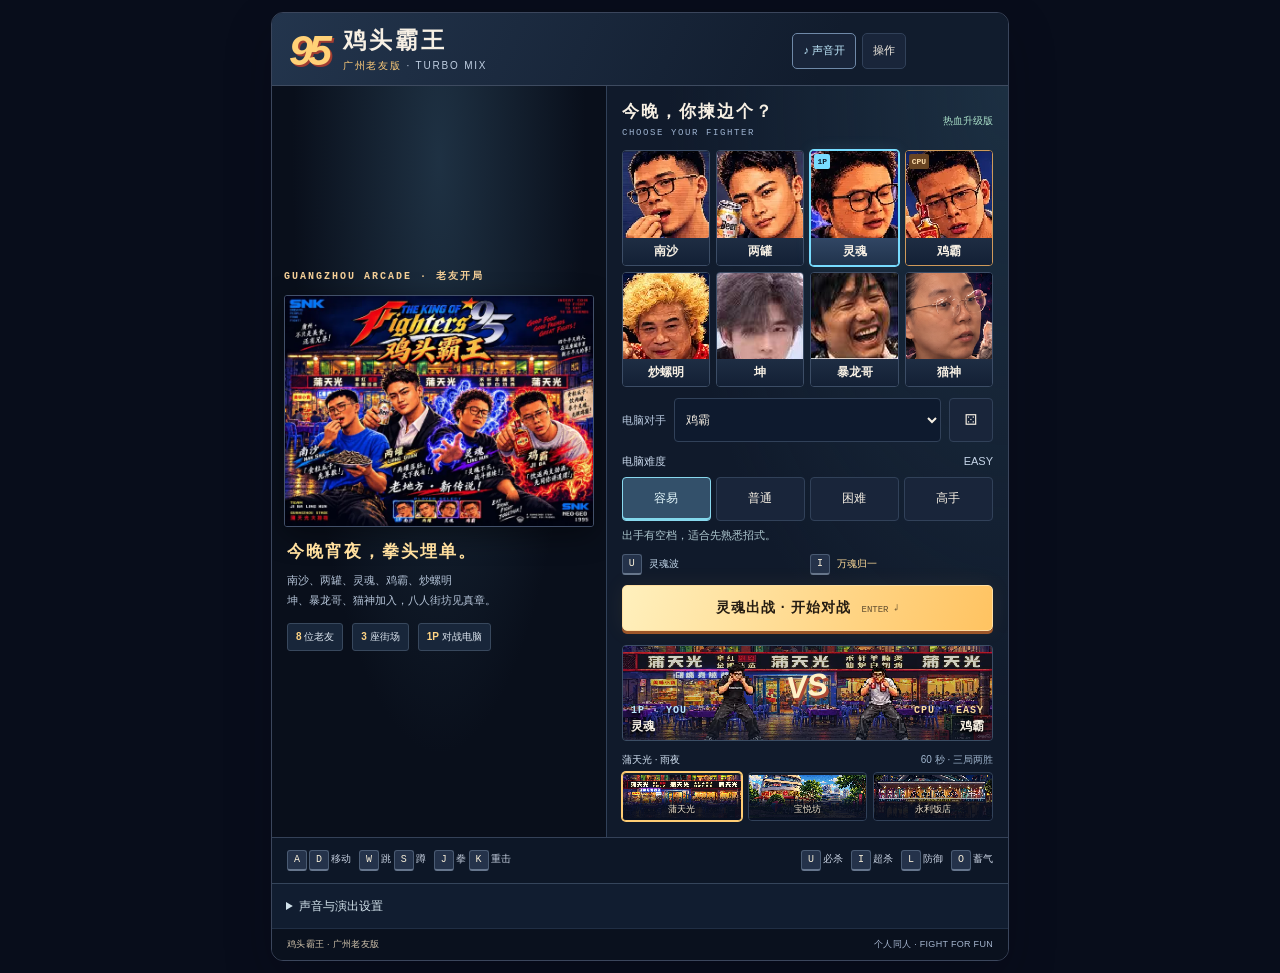
==== commit de26670d: "Update Guangzhou fighters with eight characters and reference-based four-move sets" ====
--- a/kof95-guangzhou/index.html
+++ b/kof95-guangzhou/index.html
@@ -1,274 +1,9246 @@
 <!doctype html>
 <html lang="zh-CN">
-<head>
-  <meta charset="UTF-8">
-  <meta name="viewport" content="width=device-width, initial-scale=1, viewport-fit=cover">
-  <meta name="color-scheme" content="dark">
-  <meta name="description" content="鸡头霸王·广州老友热血升级版：五名角色、三处广州街场、四档电脑难度，电影式连续大招、电子音乐、英文报幕与八方向摇杆搓招。">
-  <title>鸡头霸王 · 广州老友版 · TURBO MIX</title>
-  <style>
-    html{min-height:100%;background:#080d1b;color:#f6f0e4;color-scheme:dark}
-    body{margin:0;padding:12px;font-family:Arial,"PingFang SC","Microsoft YaHei",sans-serif}
-    main{max-width:960px;margin:0 auto}
-    button,select{font:inherit}
-    .cursor-interaction{cursor:pointer}
-    @media(max-width:620px){body{padding:0}}
-  </style>
-</head>
-<body>
-  <main>
-<style>
-#chicken-king-95{--k-bg:#090e19;--k-panel:#121d2d;--k-line:#314159;--k-cream:#ffedce;--k-dim:#b9c6d9;--k-gold:#ffd06e;--k-hot:#ff795e;--k-cyan:#74d7ff;position:relative;isolation:isolate;width:100%;max-width:736px;margin:0 auto;overflow:hidden;border:1px solid #3b465c;border-radius:12px;background:var(--k-bg);color:#f7f0e4;color-scheme:dark;font-family:Arial,"PingFang SC","Microsoft YaHei",sans-serif;box-shadow:0 18px 48px #02061135;user-select:none;-webkit-user-select:none}
-#chicken-king-95 *{box-sizing:border-box;min-width:0}
-#chicken-king-95 [hidden]{display:none!important}
-#chicken-king-95 button,#chicken-king-95 select{font:inherit;color:inherit;border:1px solid var(--k-line);background:#19253a;touch-action:manipulation}
-#chicken-king-95 button{transition:background .15s,border-color .15s,transform .15s}
-#chicken-king-95 button:hover{background:#2b3951;border-color:#98acc9}
-#chicken-king-95 button:active{transform:translateY(1px)}
-#chicken-king-95 button:disabled{cursor:wait;opacity:.65}
-#chicken-king-95 button:focus-visible,#chicken-king-95 select:focus-visible,#chicken-king-95 canvas:focus-visible{outline:2px solid #fff2b7;outline-offset:2px}
-#chicken-king-95 .k-top{display:flex;align-items:center;justify-content:space-between;gap:12px;flex-wrap:wrap;padding:15px 102px 12px 17px;border-bottom:1px solid #3e4b60;background:linear-gradient(115deg,#23354d,#111c2d 75%)}
-#chicken-king-95 .k-brand{display:flex;align-items:center;gap:12px}
-#chicken-king-95 .k-monogram{color:#ffd177;font:italic 900 43px/.85 Arial,sans-serif;letter-spacing:-5px;text-shadow:2px 2px #a13d32;padding-right:4px}
-#chicken-king-95 .k-title{font-size:23px;line-height:1.1;font-weight:900;letter-spacing:3px;white-space:nowrap}
-#chicken-king-95 .k-sub{color:#bfcee1;font-size:10px;letter-spacing:1.8px;margin-top:6px;line-height:1.4}
-#chicken-king-95 .k-sub b{color:#ffcd7a;font-weight:500}
-#chicken-king-95 .k-tools{display:flex;align-items:center;gap:6px;flex-wrap:wrap}
-#chicken-king-95 .k-tool{min-height:36px;padding:7px 10px;border-radius:5px;font-size:11px;white-space:nowrap}
-#chicken-king-95 .k-tool[aria-pressed=true]{color:#c3ecff;border-color:#6f89a8}
-#chicken-king-95 .k-selection{display:grid;grid-template-columns:minmax(0,.91fr) minmax(0,1.09fr);background:#0d1727}
-#chicken-king-95 .k-cover{position:relative;display:flex;flex-direction:column;justify-content:center;align-items:center;margin:0;padding:13px 12px 16px;overflow:hidden;background:radial-gradient(ellipse at 50% 10%,#294257aa,transparent 62%),#090f1b;border-right:1px solid #314159}
-#chicken-king-95 .k-cover img{display:block;width:100%;height:auto;aspect-ratio:4/3;object-fit:contain;background:#050914;box-shadow:0 8px 28px #0006;border:1px solid #425069;border-radius:3px}
-#chicken-king-95 .k-cover-heading{align-self:flex-start;margin-bottom:11px;color:#f6d098;font:bold 10px/1.4 monospace;letter-spacing:2px}
-#chicken-king-95 .k-cover-caption{width:100%;padding:14px 3px 0}
-#chicken-king-95 .k-cover-caption strong{display:block;color:#ffdf9e;font-size:17px;letter-spacing:2px;line-height:1.35}
-#chicken-king-95 .k-cover-caption p{margin:7px 0 0;color:#b5c4d8;font-size:11px;line-height:1.8}
-#chicken-king-95 .k-cover-stats{display:flex;gap:9px;margin-top:12px;color:#dce5ef;font-size:10px}
-#chicken-king-95 .k-cover-stats span{padding:6px 8px;background:#18263a;border:1px solid #38485d;border-radius:3px}
-#chicken-king-95 .k-cover-stats b{color:#ffd484}
-#chicken-king-95 .k-selection-panel{padding:16px 15px;background:radial-gradient(ellipse at 100% 0,#2e4f6566,transparent 60%),#101a2b}
-#chicken-king-95 .k-selection-heading{display:flex;justify-content:space-between;align-items:center;gap:8px;margin-bottom:11px}
-#chicken-king-95 .k-selection-heading strong{display:block;font-size:17px;letter-spacing:2px;line-height:1.2}
-#chicken-king-95 .k-selection-heading small{display:block;color:#9db2cf;font:9px/1.4 monospace;letter-spacing:1.6px;margin-top:4px}
-#chicken-king-95 .k-selection-heading>span{color:#abe1c9;font-size:10px;white-space:nowrap}
-#chicken-king-95 .k-grid{display:grid;grid-template-columns:repeat(5,minmax(0,1fr));gap:6px}
-#chicken-king-95 .k-fighter{position:relative;display:block;padding:0;overflow:hidden;text-align:center;border-radius:4px;background:#0d1524;border-color:#3c4d66;min-height:88px}
-#chicken-king-95 .k-fighter canvas{display:block;width:100%;height:auto;aspect-ratio:1;object-fit:cover;image-rendering:pixelated;background:#111b2a}
-#chicken-king-95 .k-fighter-copy{display:block;padding:7px 1px;background:linear-gradient(#1e2d43,#132035)}
-#chicken-king-95 .k-fighter-label{display:block;font-size:12px;font-weight:700;line-height:1.1;white-space:nowrap}
-#chicken-king-95 .k-fighter-en{display:none}
-#chicken-king-95 .k-fighter-tag{position:absolute;top:3px;left:3px;font:bold 8px/1.15 monospace;background:#0a1325e6;color:#cae8ff;padding:3px;border-radius:2px}
-#chicken-king-95 .k-fighter-tag:empty{display:none}
-#chicken-king-95 .k-fighter[aria-pressed=true]{border-color:var(--fighter-color);box-shadow:0 0 0 1px var(--fighter-color),0 0 16px #8cdfff1a}
-#chicken-king-95 .k-fighter[aria-pressed=true] .k-fighter-copy{background:linear-gradient(#314664,#20334c)}
-#chicken-king-95 .k-fighter[aria-pressed=true] .k-fighter-tag{background:var(--fighter-color);color:#101c2c}
-#chicken-king-95 .k-fighter.k-cpu-choice:not([aria-pressed=true]){border-color:#cf9a5a}
-#chicken-king-95 .k-fighter.k-cpu-choice:not([aria-pressed=true]) .k-fighter-tag{background:#684423;color:#ffdfac}
-#chicken-king-95 .k-opponent-row{display:grid;grid-template-columns:auto minmax(0,1fr) 44px;gap:8px;align-items:center;margin:11px 0 0}
-#chicken-king-95 .k-opponent-row label{font-size:11px;color:#b8c9df;white-space:nowrap}
-#chicken-king-95 .k-opponent-row select{width:100%;height:44px;border-radius:4px;padding:0 7px;font-size:12px;background:#0e1a2e}
-#chicken-king-95 .k-random{height:44px;width:44px;padding:0;border-radius:4px;font-size:19px}
-#chicken-king-95 .k-moves-preview{display:grid;grid-template-columns:1fr 1fr;gap:5px;margin:10px 0;color:#c4d8eb;font-size:10px;line-height:1.4}
-#chicken-king-95 .k-moves-preview>span{display:flex;align-items:center;gap:5px}
-#chicken-king-95 .k-moves-preview b{font-weight:500;color:#ffdc99}
-#chicken-king-95 .k-start{width:100%;min-height:46px;border:1px solid #ffdea0;border-radius:5px;padding:11px 8px;color:#251c12;background:linear-gradient(110deg,#fff0bd,#ffc361);box-shadow:0 3px 0 #9d5629,0 0 22px #ffbe4512;font-size:14px;line-height:1.25;font-weight:800;letter-spacing:1px}
-#chicken-king-95 .k-start:hover{background:#ffe7a6;border-color:#fff3ca}
-#chicken-king-95 .k-start small{font:9px/1 monospace;opacity:.72;margin-left:6px;letter-spacing:0}
-#chicken-king-95 .k-preview-wrap{position:relative;height:96px;margin-top:14px;overflow:hidden;background:#0d1726;border:1px solid #3c4e65;border-radius:4px}
-#chicken-king-95 .k-preview{display:block;width:100%;height:100%;image-rendering:pixelated;object-fit:cover}
-#chicken-king-95 .k-select-names{position:absolute;inset:auto 8px 6px;display:flex;justify-content:space-between;gap:12px;pointer-events:none;text-shadow:0 2px 3px #000,0 0 9px #000}
-#chicken-king-95 .k-person:nth-child(2){text-align:right}
-#chicken-king-95 .k-player-tag{color:#bce5ff;font:bold 8px/1.3 monospace;letter-spacing:1px}
-#chicken-king-95 .k-person:nth-child(2) .k-player-tag{color:#ffdf9f}
-#chicken-king-95 .k-person-name{font-size:12px;line-height:1.2;font-weight:700;margin-top:2px}
-#chicken-king-95 .k-person-en{display:none}
-#chicken-king-95 .k-vs{position:absolute;left:50%;top:43%;transform:translate(-50%,-50%) rotate(-7deg);font:italic 900 31px/1 Arial,sans-serif;color:#fff1c6;text-shadow:2px 3px #ab4934,0 0 20px #ffe79577;pointer-events:none}
-#chicken-king-95 .k-stage-line{display:flex;justify-content:space-between;align-items:center;gap:6px;margin:12px 0 6px;color:#9fb4cc;font-size:10px;line-height:1.35}
-#chicken-king-95 .k-stage-line b{font-weight:500;color:#d5e4f5}
-#chicken-king-95 .k-stage-grid{display:grid;grid-template-columns:repeat(3,minmax(0,1fr));gap:6px}
-#chicken-king-95 .k-stage-button{padding:0;min-height:49px;overflow:hidden;position:relative;border-radius:4px;background:#101b2b}
-#chicken-king-95 .k-stage-button img{display:block;width:100%;height:43px;object-fit:cover;image-rendering:pixelated}
-#chicken-king-95 .k-stage-button span{position:absolute;inset:auto 0 0;padding:8px 2px 4px;background:linear-gradient(transparent,#080f20e8 40%);color:#f3e7d2;font-size:9px;text-align:center;text-shadow:0 1px 3px #000;white-space:nowrap}
-#chicken-king-95 .k-stage-button[aria-pressed=true]{border-color:#ffcd74;box-shadow:0 0 0 1px #ffcd74}
-#chicken-king-95 .k-match{position:relative;background:#060913}
-#chicken-king-95 .k-arena{display:block;width:100%;height:auto;aspect-ratio:16/9;image-rendering:pixelated;touch-action:none;outline:none}
-#chicken-king-95 .k-crt{position:absolute;inset:0;pointer-events:none;z-index:2;opacity:.25;background:repeating-linear-gradient(0deg,transparent 0,transparent 2px,#0002 2px,#0002 3px)}
-#chicken-king-95 .k-arena-hint{position:absolute;bottom:8px;left:50%;transform:translateX(-50%);color:#fbe7c7;background:#080d19dc;border:1px solid #55637a;border-radius:3px;padding:5px 9px;font-size:10px;white-space:nowrap;pointer-events:none;z-index:3}
-#chicken-king-95 .k-overlay{position:absolute;inset:0;display:flex;flex-direction:column;align-items:center;justify-content:center;gap:12px;padding:16px;background:#071020ec;z-index:5;backdrop-filter:blur(3px);overflow:auto}
-#chicken-king-95 .k-overlay-eyebrow{font-size:10px;line-height:1.2;letter-spacing:2px;color:#ffcf77}
-#chicken-king-95 .k-overlay-title{font-size:clamp(26px,5vw,46px);line-height:1.1;font-weight:900;font-style:italic;color:#fff1cf;letter-spacing:2px;text-shadow:3px 3px #86453b;text-align:center}
-#chicken-king-95 .k-overlay-sub{font-size:12px;color:#c5d3e5;text-align:center;line-height:1.45}
-#chicken-king-95 .k-result-quote{font-size:12px;color:#bee5ff;text-align:center;line-height:1.5}
-#chicken-king-95 .k-overlay-actions{display:flex;gap:8px;flex-wrap:wrap;justify-content:center}
-#chicken-king-95 .k-overlay-actions button{min-height:44px;padding:9px 13px;border-radius:4px;font-size:12px}
-#chicken-king-95 .k-overlay-actions .k-primary{background:#ffcf75;border-color:#ffdf9d;color:#251d12;font-weight:700}
-#chicken-king-95 .k-fight-info{display:flex;justify-content:space-between;align-items:center;gap:8px;padding:10px 15px;min-height:40px;border-top:1px solid #3a4960;background:#132037;font-size:11px}
-#chicken-king-95 .k-move-name{color:#ffe0a0;line-height:1.5}
-#chicken-king-95 .k-difficulty{font-size:10px;color:#a8e2ce;white-space:nowrap}
-#chicken-king-95 .k-controls{display:flex;align-items:center;justify-content:space-between;flex-wrap:wrap;gap:10px;padding:12px 15px;border-top:1px solid #344158;background:#0d1727}
-#chicken-king-95 .k-key-cluster{display:flex;align-items:center;gap:8px;flex-wrap:wrap;color:#c5cfdf;font-size:10px}
-#chicken-king-95 kbd{display:inline-flex;align-items:center;justify-content:center;min-width:20px;height:21px;margin-right:2px;padding:0 4px;border:1px solid #4a5b73;border-bottom:2px solid #66768d;border-radius:3px;color:#f6edd7;background:#24324a;font:10px/1 monospace;white-space:nowrap}
-#chicken-king-95 .k-touch{display:none;align-items:center;justify-content:space-between;gap:12px;padding:14px;border-top:1px solid #3e4d66;background:linear-gradient(#1d2c43,#101b2e)}
-#chicken-king-95 .k-dpad{display:grid;grid-template-columns:repeat(3,48px);grid-template-rows:repeat(2,48px);gap:5px;flex-shrink:0}
-#chicken-king-95 .k-dpad button{border-radius:7px;font-size:20px;touch-action:none;user-select:none;-webkit-touch-callout:none}
-#chicken-king-95 .k-dpad [data-key=jump]{grid-column:2;grid-row:1}
-#chicken-king-95 .k-dpad [data-key=dodge]{grid-column:1;grid-row:1;font-size:11px;color:#c1d5f0}
-#chicken-king-95 .k-dpad [data-key=left]{grid-column:1;grid-row:2}
-#chicken-king-95 .k-dpad [data-key=down]{grid-column:2;grid-row:2}
-#chicken-king-95 .k-dpad [data-key=right]{grid-column:3;grid-row:2}
-#chicken-king-95 .k-action-pad{display:grid;grid-template-columns:repeat(3,48px);grid-template-rows:repeat(2,48px);gap:5px;justify-content:end}
-#chicken-king-95 .k-action-pad button{width:48px;height:48px;padding:0;border-radius:50%;font-size:12px;touch-action:none;user-select:none;-webkit-touch-callout:none;box-shadow:0 3px 0 #03091699}
-#chicken-king-95 .k-action-pad [data-key=punch],#chicken-king-95 .k-action-pad [data-key=kick]{background:#913f49;border-color:#c77783}
-#chicken-king-95 .k-action-pad [data-key=special]{background:#285d85;border-color:#75a0c2}
-#chicken-king-95 .k-action-pad [data-key=super]{background:#946b2f;border-color:#d9b677;color:#fff0be}
-#chicken-king-95 .k-touch button.is-held{background:#ffd17e;color:#152036;transform:translateY(2px)}
-#chicken-king-95 .k-footer{display:flex;justify-content:space-between;align-items:center;gap:8px;padding:9px 15px;border-top:1px solid #202e44;color:#a5b5ce;background:#0a111e;font-size:9px;line-height:1.45;letter-spacing:.3px}
-#chicken-king-95 .k-footer b{font-weight:500;color:#d3c5ad}
-#chicken-king-95 .k-help-layer{align-items:center;justify-content:flex-start;padding:17px 12px}
-#chicken-king-95 .k-help-content{width:100%;max-width:536px;margin:auto 0;padding:20px;border:1px solid #566a88;border-radius:8px;background:#16243a;max-height:calc(100dvh - 38px);overflow:auto}
-#chicken-king-95 .k-help-content h3{margin:0 0 15px;color:#ffe2a3;font-size:18px;font-weight:700}
-#chicken-king-95 .k-help-grid{display:grid;grid-template-columns:1fr 1fr;gap:11px 15px;color:#d6e0ed;font-size:11px;line-height:1.5}
-#chicken-king-95 .k-help-note{margin-top:15px;padding-top:12px;border-top:1px solid #475872;color:#c0d1e6;font-size:11px;line-height:1.75}
-#chicken-king-95 .k-help-close{margin-top:14px;min-height:44px;padding:10px 18px;border-radius:4px;color:#ffe2a8}
-#chicken-king-95 .k-status{position:absolute;width:1px;height:1px;overflow:hidden;clip-path:inset(50%)}
-@media(max-width:680px){#chicken-king-95 .k-top{padding-right:100px;gap:10px}#chicken-king-95 .k-title{font-size:21px}#chicken-king-95 .k-monogram{font-size:39px}#chicken-king-95 .k-selection-panel{padding:14px 12px}#chicken-king-95 .k-grid{gap:5px}#chicken-king-95 .k-fighter canvas{height:auto}#chicken-king-95 .k-fighter-label{font-size:11px}#chicken-king-95 .k-cover-caption strong{font-size:15px}}
-@media(max-width:560px){#chicken-king-95 .k-top{padding:12px 98px 11px 13px;gap:10px}#chicken-king-95 .k-brand{gap:10px}#chicken-king-95 .k-title{font-size:20px;letter-spacing:2px}#chicken-king-95 .k-sub{font-size:9px;letter-spacing:1px}#chicken-king-95 .k-tools{gap:5px}#chicken-king-95 .k-tool{min-height:36px;padding:7px 9px}#chicken-king-95 .k-selection{display:flex;flex-direction:column}#chicken-king-95 .k-cover{padding:0;border-right:0;border-bottom:1px solid #35435a;background:#070d17}#chicken-king-95 .k-cover img{width:100%;height:200px;max-height:200px;aspect-ratio:auto;object-fit:contain;border:0;border-radius:0;box-shadow:none}#chicken-king-95 .k-cover-heading,#chicken-king-95 .k-cover-caption{display:none}#chicken-king-95 .k-selection-panel{padding:13px}#chicken-king-95 .k-selection-heading{margin-bottom:10px}#chicken-king-95 .k-selection-heading strong{font-size:16px}#chicken-king-95 .k-selection-heading small{font-size:8px;letter-spacing:1.2px}#chicken-king-95 .k-grid{gap:6px}#chicken-king-95 .k-fighter{min-height:90px}#chicken-king-95 .k-fighter canvas{height:auto}#chicken-king-95 .k-fighter-label{font-size:12px}#chicken-king-95 .k-preview-wrap{height:103px}#chicken-king-95 .k-moves-preview{font-size:11px}#chicken-king-95 .k-stage-button img{height:49px}#chicken-king-95 .k-touch{display:flex}#chicken-king-95 .k-controls{display:none}#chicken-king-95 .k-fight-info{padding:8px 12px;font-size:10px}#chicken-king-95 .k-difficulty{font-size:9px}#chicken-king-95 .k-overlay{gap:7px;padding:11px}#chicken-king-95 .k-overlay-title{font-size:28px}#chicken-king-95 .k-overlay-eyebrow{font-size:9px}#chicken-king-95 .k-overlay-sub,#chicken-king-95 .k-result-quote{font-size:10px}#chicken-king-95 .k-overlay-actions{gap:6px}#chicken-king-95 .k-overlay-actions button{padding:8px 10px;font-size:11px}#chicken-king-95 .k-footer{padding:8px 12px;font-size:9px}#chicken-king-95 .k-arena-hint{display:none}#chicken-king-95 .k-help-layer{padding:12px;gap:0}#chicken-king-95 .k-help-content{padding:15px}#chicken-king-95 .k-help-grid{gap:9px 11px;font-size:10px}#chicken-king-95 .k-help-note{font-size:11px}}
-@media(max-width:380px){#chicken-king-95 .k-top{padding-right:93px}#chicken-king-95 .k-monogram{font-size:33px}#chicken-king-95 .k-brand{gap:8px}#chicken-king-95 .k-title{font-size:18px;letter-spacing:1.5px}#chicken-king-95 .k-sub{font-size:8px;letter-spacing:.6px}#chicken-king-95 .k-cover img{height:184px;max-height:184px}#chicken-king-95 .k-selection-panel{padding:12px}#chicken-king-95 .k-grid{gap:5px}#chicken-king-95 .k-fighter canvas{height:auto}#chicken-king-95 .k-fighter{min-height:84px}#chicken-king-95 .k-fighter-label{font-size:11px}#chicken-king-95 .k-moves-preview{font-size:10px}#chicken-king-95 .k-touch{gap:6px;padding:11px 10px}#chicken-king-95 .k-dpad,#chicken-king-95 .k-action-pad{grid-template-columns:repeat(3,44px);grid-template-rows:repeat(2,44px);gap:4px}#chicken-king-95 .k-action-pad button{width:44px;height:44px;font-size:11px}#chicken-king-95 .k-fight-info{flex-direction:column;align-items:flex-start;gap:2px}#chicken-king-95 .k-overlay{gap:5px;padding:8px}#chicken-king-95 .k-overlay-title{font-size:26px}#chicken-king-95 .k-result-quote{font-size:9px}#chicken-king-95 .k-help-grid{gap:8px;font-size:10px}#chicken-king-95 .k-help-content h3{font-size:16px}#chicken-king-95 .k-help-note{margin-top:10px;padding-top:8px;font-size:10px}}
-@media(pointer:coarse){#chicken-king-95 .k-touch{display:flex}#chicken-king-95 .k-tool{min-height:44px}}
-@media(prefers-reduced-motion:reduce){#chicken-king-95 button{transition:none}#chicken-king-95 .k-crt{display:none}}
+  <head>
+    <meta charset="UTF-8" />
+    <meta
+      name="viewport"
+      content="width=device-width, initial-scale=1, viewport-fit=cover"
+    />
+    <meta name="color-scheme" content="dark" />
+    <meta
+      name="description"
+      content="鸡头霸王·广州老友热血升级版：八名角色、三处广州街场、四档电脑难度，电影式连续大招、电子音乐、英文报幕与八方向摇杆搓招。"
+    />
+    <title>鸡头霸王 · 广州老友版 · TURBO MIX</title>
+
+    <style>
+html {
+  min-height: 100%;
+  background: #080d1b;
+  color: #f6f0e4;
+  color-scheme: dark;
+}
+body {
+  margin: 0;
+  padding: 12px;
+  font-family: Arial, "PingFang SC", "Microsoft YaHei", sans-serif;
+}
+main {
+  max-width: 960px;
+  margin: 0 auto;
+}
+button,
+select {
+  font: inherit;
+}
+.cursor-interaction {
+  cursor: pointer;
+}
+@media (max-width: 620px) {
+  body {
+    padding: 0;
+  }
+}
+
+#chicken-king-95 {
+  --k-bg: #090e19;
+  --k-panel: #121d2d;
+  --k-line: #314159;
+  --k-cream: #ffedce;
+  --k-dim: #b9c6d9;
+  --k-gold: #ffd06e;
+  --k-hot: #ff795e;
+  --k-cyan: #74d7ff;
+  position: relative;
+  isolation: isolate;
+  width: 100%;
+  max-width: 736px;
+  margin: 0 auto;
+  overflow: hidden;
+  border: 1px solid #3b465c;
+  border-radius: 12px;
+  background: var(--k-bg);
+  color: #f7f0e4;
+  color-scheme: dark;
+  font-family: Arial, "PingFang SC", "Microsoft YaHei", sans-serif;
+  box-shadow: 0 18px 48px #02061135;
+  user-select: none;
+  -webkit-user-select: none;
+}
+#chicken-king-95 * {
+  box-sizing: border-box;
+  min-width: 0;
+}
+#chicken-king-95 [hidden] {
+  display: none !important;
+}
+#chicken-king-95 button,
+#chicken-king-95 select {
+  font: inherit;
+  color: inherit;
+  border: 1px solid var(--k-line);
+  background: #19253a;
+  touch-action: manipulation;
+}
+#chicken-king-95 button {
+  transition:
+    background 0.15s,
+    border-color 0.15s,
+    transform 0.15s;
+}
+#chicken-king-95 button:hover {
+  background: #2b3951;
+  border-color: #98acc9;
+}
+#chicken-king-95 button:active {
+  transform: translateY(1px);
+}
+#chicken-king-95 button:disabled {
+  cursor: wait;
+  opacity: 0.65;
+}
+#chicken-king-95 button:focus-visible,
+#chicken-king-95 select:focus-visible,
+#chicken-king-95 canvas:focus-visible {
+  outline: 2px solid #fff2b7;
+  outline-offset: 2px;
+}
+#chicken-king-95 .k-top {
+  display: flex;
+  align-items: center;
+  justify-content: space-between;
+  gap: 12px;
+  flex-wrap: wrap;
+  padding: 15px 102px 12px 17px;
+  border-bottom: 1px solid #3e4b60;
+  background: linear-gradient(115deg, #23354d, #111c2d 75%);
+}
+#chicken-king-95 .k-brand {
+  display: flex;
+  align-items: center;
+  gap: 12px;
+}
+#chicken-king-95 .k-monogram {
+  color: #ffd177;
+  font:
+    italic 900 43px/0.85 Arial,
+    sans-serif;
+  letter-spacing: -5px;
+  text-shadow: 2px 2px #a13d32;
+  padding-right: 4px;
+}
+#chicken-king-95 .k-title {
+  font-size: 23px;
+  line-height: 1.1;
+  font-weight: 900;
+  letter-spacing: 3px;
+  white-space: nowrap;
+}
+#chicken-king-95 .k-sub {
+  color: #bfcee1;
+  font-size: 10px;
+  letter-spacing: 1.8px;
+  margin-top: 6px;
+  line-height: 1.4;
+}
+#chicken-king-95 .k-sub b {
+  color: #ffcd7a;
+  font-weight: 500;
+}
+#chicken-king-95 .k-tools {
+  display: flex;
+  align-items: center;
+  gap: 6px;
+  flex-wrap: wrap;
+}
+#chicken-king-95 .k-tool {
+  min-height: 36px;
+  padding: 7px 10px;
+  border-radius: 5px;
+  font-size: 11px;
+  white-space: nowrap;
+}
+#chicken-king-95 .k-tool[aria-pressed="true"] {
+  color: #c3ecff;
+  border-color: #6f89a8;
+}
+#chicken-king-95 .k-selection {
+  display: grid;
+  grid-template-columns: minmax(0, 0.91fr) minmax(0, 1.09fr);
+  background: #0d1727;
+}
+#chicken-king-95 .k-cover {
+  position: relative;
+  display: flex;
+  flex-direction: column;
+  justify-content: center;
+  align-items: center;
+  margin: 0;
+  padding: 13px 12px 16px;
+  overflow: hidden;
+  background:
+    radial-gradient(ellipse at 50% 10%, #294257aa, transparent 62%), #090f1b;
+  border-right: 1px solid #314159;
+}
+#chicken-king-95 .k-cover img {
+  display: block;
+  width: 100%;
+  height: auto;
+  aspect-ratio: 4/3;
+  object-fit: contain;
+  background: #050914;
+  box-shadow: 0 8px 28px #0006;
+  border: 1px solid #425069;
+  border-radius: 3px;
+}
+#chicken-king-95 .k-cover-heading {
+  align-self: flex-start;
+  margin-bottom: 11px;
+  color: #f6d098;
+  font: bold 10px/1.4 monospace;
+  letter-spacing: 2px;
+}
+#chicken-king-95 .k-cover-caption {
+  width: 100%;
+  padding: 14px 3px 0;
+}
+#chicken-king-95 .k-cover-caption strong {
+  display: block;
+  color: #ffdf9e;
+  font-size: 17px;
+  letter-spacing: 2px;
+  line-height: 1.35;
+}
+#chicken-king-95 .k-cover-caption p {
+  margin: 7px 0 0;
+  color: #b5c4d8;
+  font-size: 11px;
+  line-height: 1.8;
+}
+#chicken-king-95 .k-cover-stats {
+  display: flex;
+  gap: 9px;
+  margin-top: 12px;
+  color: #dce5ef;
+  font-size: 10px;
+}
+#chicken-king-95 .k-cover-stats span {
+  padding: 6px 8px;
+  background: #18263a;
+  border: 1px solid #38485d;
+  border-radius: 3px;
+}
+#chicken-king-95 .k-cover-stats b {
+  color: #ffd484;
+}
+#chicken-king-95 .k-selection-panel {
+  padding: 16px 15px;
+  background:
+    radial-gradient(ellipse at 100% 0, #2e4f6566, transparent 60%), #101a2b;
+}
+#chicken-king-95 .k-selection-heading {
+  display: flex;
+  justify-content: space-between;
+  align-items: center;
+  gap: 8px;
+  margin-bottom: 11px;
+}
+#chicken-king-95 .k-selection-heading strong {
+  display: block;
+  font-size: 17px;
+  letter-spacing: 2px;
+  line-height: 1.2;
+}
+#chicken-king-95 .k-selection-heading small {
+  display: block;
+  color: #9db2cf;
+  font: 9px/1.4 monospace;
+  letter-spacing: 1.6px;
+  margin-top: 4px;
+}
+#chicken-king-95 .k-selection-heading > span {
+  color: #abe1c9;
+  font-size: 10px;
+  white-space: nowrap;
+}
+#chicken-king-95 .k-grid {
+  display: grid;
+  grid-template-columns: repeat(4, minmax(0, 1fr));
+  gap: 6px;
+}
+#chicken-king-95 .k-skill-panel { padding:12px; border:1px solid #48546a; background:#101e31; border-radius:5px; margin:10px 0; }
+#chicken-king-95 .k-skill-title { font-size:12px; color:#e8cd98; margin-bottom:8px; line-height:1.6; }
+#chicken-king-95 .k-skill-grid { display:grid; grid-template-columns:repeat(2,minmax(0,1fr)); gap:6px; }
+#chicken-king-95 .k-skill-grid button { min-height:48px; padding:8px 5px; font-size:12px; white-space:normal; line-height:1.5; }
+#chicken-king-95 .k-skill-grid button[aria-pressed="true"] { border-color:#ffe197; background:#344458; color:#fff2c3; }
+#chicken-king-95 .k-skill-tip { margin-top:8px; font-size:11px; line-height:1.6; color:#bed4e4; }
+#chicken-king-95 .k-fighter {
+  position: relative;
+  display: block;
+  padding: 0;
+  overflow: hidden;
+  text-align: center;
+  border-radius: 4px;
+  background: #0d1524;
+  border-color: #3c4d66;
+  min-height: 88px;
+}
+#chicken-king-95 .k-fighter canvas {
+  display: block;
+  width: 100%;
+  height: auto;
+  aspect-ratio: 1;
+  object-fit: cover;
+  image-rendering: pixelated;
+  background: #111b2a;
+}
+#chicken-king-95 .k-fighter-copy {
+  display: block;
+  padding: 7px 1px;
+  background: linear-gradient(#1e2d43, #132035);
+}
+#chicken-king-95 .k-fighter-label {
+  display: block;
+  font-size: 12px;
+  font-weight: 700;
+  line-height: 1.1;
+  white-space: nowrap;
+}
+#chicken-king-95 .k-fighter-en {
+  display: none;
+}
+#chicken-king-95 .k-fighter-tag {
+  position: absolute;
+  top: 3px;
+  left: 3px;
+  font: bold 8px/1.15 monospace;
+  background: #0a1325e6;
+  color: #cae8ff;
+  padding: 3px;
+  border-radius: 2px;
+}
+#chicken-king-95 .k-fighter-tag:empty {
+  display: none;
+}
+#chicken-king-95 .k-fighter[aria-pressed="true"] {
+  border-color: var(--fighter-color);
+  box-shadow:
+    0 0 0 1px var(--fighter-color),
+    0 0 16px #8cdfff1a;
+}
+#chicken-king-95 .k-fighter[aria-pressed="true"] .k-fighter-copy {
+  background: linear-gradient(#314664, #20334c);
+}
+#chicken-king-95 .k-fighter[aria-pressed="true"] .k-fighter-tag {
+  background: var(--fighter-color);
+  color: #101c2c;
+}
+#chicken-king-95 .k-fighter.k-cpu-choice:not([aria-pressed="true"]) {
+  border-color: #cf9a5a;
+}
+#chicken-king-95
+  .k-fighter.k-cpu-choice:not([aria-pressed="true"])
+  .k-fighter-tag {
+  background: #684423;
+  color: #ffdfac;
+}
+#chicken-king-95 .k-opponent-row {
+  display: grid;
+  grid-template-columns: auto minmax(0, 1fr) 44px;
+  gap: 8px;
+  align-items: center;
+  margin: 11px 0 0;
+}
+#chicken-king-95 .k-opponent-row label {
+  font-size: 11px;
+  color: #b8c9df;
+  white-space: nowrap;
+}
+#chicken-king-95 .k-opponent-row select {
+  width: 100%;
+  height: 44px;
+  border-radius: 4px;
+  padding: 0 7px;
+  font-size: 12px;
+  background: #0e1a2e;
+}
+#chicken-king-95 .k-random {
+  height: 44px;
+  width: 44px;
+  padding: 0;
+  border-radius: 4px;
+  font-size: 19px;
+}
+#chicken-king-95 .k-moves-preview {
+  display: grid;
+  grid-template-columns: 1fr 1fr;
+  gap: 5px;
+  margin: 10px 0;
+  color: #c4d8eb;
+  font-size: 10px;
+  line-height: 1.4;
+}
+#chicken-king-95 .k-moves-preview > span {
+  display: flex;
+  align-items: center;
+  gap: 5px;
+}
+#chicken-king-95 .k-moves-preview b {
+  font-weight: 500;
+  color: #ffdc99;
+}
+#chicken-king-95 .k-start {
+  width: 100%;
+  min-height: 46px;
+  border: 1px solid #ffdea0;
+  border-radius: 5px;
+  padding: 11px 8px;
+  color: #251c12;
+  background: linear-gradient(110deg, #fff0bd, #ffc361);
+  box-shadow:
+    0 3px 0 #9d5629,
+    0 0 22px #ffbe4512;
+  font-size: 14px;
+  line-height: 1.25;
+  font-weight: 800;
+  letter-spacing: 1px;
+}
+#chicken-king-95 .k-start:hover {
+  background: #ffe7a6;
+  border-color: #fff3ca;
+}
+#chicken-king-95 .k-start small {
+  font: 9px/1 monospace;
+  opacity: 0.72;
+  margin-left: 6px;
+  letter-spacing: 0;
+}
+#chicken-king-95 .k-preview-wrap {
+  position: relative;
+  height: 96px;
+  margin-top: 14px;
+  overflow: hidden;
+  background: #0d1726;
+  border: 1px solid #3c4e65;
+  border-radius: 4px;
+}
+#chicken-king-95 .k-preview {
+  display: block;
+  width: 100%;
+  height: 100%;
+  image-rendering: pixelated;
+  object-fit: cover;
+}
+#chicken-king-95 .k-select-names {
+  position: absolute;
+  inset: auto 8px 6px;
+  display: flex;
+  justify-content: space-between;
+  gap: 12px;
+  pointer-events: none;
+  text-shadow:
+    0 2px 3px #000,
+    0 0 9px #000;
+}
+#chicken-king-95 .k-person:nth-child(2) {
+  text-align: right;
+}
+#chicken-king-95 .k-player-tag {
+  color: #bce5ff;
+  font: bold 8px/1.3 monospace;
+  letter-spacing: 1px;
+}
+#chicken-king-95 .k-person:nth-child(2) .k-player-tag {
+  color: #ffdf9f;
+}
+#chicken-king-95 .k-person-name {
+  font-size: 12px;
+  line-height: 1.2;
+  font-weight: 700;
+  margin-top: 2px;
+}
+#chicken-king-95 .k-person-en {
+  display: none;
+}
+#chicken-king-95 .k-vs {
+  position: absolute;
+  left: 50%;
+  top: 43%;
+  transform: translate(-50%, -50%) rotate(-7deg);
+  font:
+    italic 900 31px/1 Arial,
+    sans-serif;
+  color: #fff1c6;
+  text-shadow:
+    2px 3px #ab4934,
+    0 0 20px #ffe79577;
+  pointer-events: none;
+}
+#chicken-king-95 .k-stage-line {
+  display: flex;
+  justify-content: space-between;
+  align-items: center;
+  gap: 6px;
+  margin: 12px 0 6px;
+  color: #9fb4cc;
+  font-size: 10px;
+  line-height: 1.35;
+}
+#chicken-king-95 .k-stage-line b {
+  font-weight: 500;
+  color: #d5e4f5;
+}
+#chicken-king-95 .k-stage-grid {
+  display: grid;
+  grid-template-columns: repeat(3, minmax(0, 1fr));
+  gap: 6px;
+}
+#chicken-king-95 .k-stage-button {
+  padding: 0;
+  min-height: 49px;
+  overflow: hidden;
+  position: relative;
+  border-radius: 4px;
+  background: #101b2b;
+}
+#chicken-king-95 .k-stage-button img {
+  display: block;
+  width: 100%;
+  height: 43px;
+  object-fit: cover;
+  image-rendering: pixelated;
+}
+#chicken-king-95 .k-stage-button span {
+  position: absolute;
+  inset: auto 0 0;
+  padding: 8px 2px 4px;
+  background: linear-gradient(transparent, #080f20e8 40%);
+  color: #f3e7d2;
+  font-size: 9px;
+  text-align: center;
+  text-shadow: 0 1px 3px #000;
+  white-space: nowrap;
+}
+#chicken-king-95 .k-stage-button[aria-pressed="true"] {
+  border-color: #ffcd74;
+  box-shadow: 0 0 0 1px #ffcd74;
+}
+#chicken-king-95 .k-match {
+  position: relative;
+  background: #060913;
+}
+#chicken-king-95 .k-arena {
+  display: block;
+  width: 100%;
+  height: auto;
+  aspect-ratio: 16/9;
+  image-rendering: pixelated;
+  touch-action: none;
+  outline: none;
+}
+#chicken-king-95 .k-crt {
+  position: absolute;
+  inset: 0;
+  pointer-events: none;
+  z-index: 2;
+  opacity: 0.25;
+  background: repeating-linear-gradient(
+    0deg,
+    transparent 0,
+    transparent 2px,
+    #0002 2px,
+    #0002 3px
+  );
+}
+#chicken-king-95 .k-arena-hint {
+  position: absolute;
+  bottom: 8px;
+  left: 50%;
+  transform: translateX(-50%);
+  color: #fbe7c7;
+  background: #080d19dc;
+  border: 1px solid #55637a;
+  border-radius: 3px;
+  padding: 5px 9px;
+  font-size: 10px;
+  white-space: nowrap;
+  pointer-events: none;
+  z-index: 3;
+}
+#chicken-king-95 .k-overlay {
+  position: absolute;
+  inset: 0;
+  display: flex;
+  flex-direction: column;
+  align-items: center;
+  justify-content: center;
+  gap: 12px;
+  padding: 16px;
+  background: #071020ec;
+  z-index: 5;
+  backdrop-filter: blur(3px);
+  overflow: auto;
+}
+#chicken-king-95 .k-overlay-eyebrow {
+  font-size: 10px;
+  line-height: 1.2;
+  letter-spacing: 2px;
+  color: #ffcf77;
+}
+#chicken-king-95 .k-overlay-title {
+  font-size: clamp(26px, 5vw, 46px);
+  line-height: 1.1;
+  font-weight: 900;
+  font-style: italic;
+  color: #fff1cf;
+  letter-spacing: 2px;
+  text-shadow: 3px 3px #86453b;
+  text-align: center;
+}
+#chicken-king-95 .k-overlay-sub {
+  font-size: 12px;
+  color: #c5d3e5;
+  text-align: center;
+  line-height: 1.45;
+}
+#chicken-king-95 .k-result-quote {
+  font-size: 12px;
+  color: #bee5ff;
+  text-align: center;
+  line-height: 1.5;
+}
+#chicken-king-95 .k-overlay-actions {
+  display: flex;
+  gap: 8px;
+  flex-wrap: wrap;
+  justify-content: center;
+}
+#chicken-king-95 .k-overlay-actions button {
+  min-height: 44px;
+  padding: 9px 13px;
+  border-radius: 4px;
+  font-size: 12px;
+}
+#chicken-king-95 .k-overlay-actions .k-primary {
+  background: #ffcf75;
+  border-color: #ffdf9d;
+  color: #251d12;
+  font-weight: 700;
+}
+#chicken-king-95 .k-fight-info {
+  display: flex;
+  justify-content: space-between;
+  align-items: center;
+  gap: 8px;
+  padding: 10px 15px;
+  min-height: 40px;
+  border-top: 1px solid #3a4960;
+  background: #132037;
+  font-size: 11px;
+}
+#chicken-king-95 .k-move-name {
+  color: #ffe0a0;
+  line-height: 1.5;
+}
+#chicken-king-95 .k-difficulty {
+  font-size: 10px;
+  color: #a8e2ce;
+  white-space: nowrap;
+}
+#chicken-king-95 .k-controls {
+  display: flex;
+  align-items: center;
+  justify-content: space-between;
+  flex-wrap: wrap;
+  gap: 10px;
+  padding: 12px 15px;
+  border-top: 1px solid #344158;
+  background: #0d1727;
+}
+#chicken-king-95 .k-key-cluster {
+  display: flex;
+  align-items: center;
+  gap: 8px;
+  flex-wrap: wrap;
+  color: #c5cfdf;
+  font-size: 10px;
+}
+#chicken-king-95 kbd {
+  display: inline-flex;
+  align-items: center;
+  justify-content: center;
+  min-width: 20px;
+  height: 21px;
+  margin-right: 2px;
+  padding: 0 4px;
+  border: 1px solid #4a5b73;
+  border-bottom: 2px solid #66768d;
+  border-radius: 3px;
+  color: #f6edd7;
+  background: #24324a;
+  font: 10px/1 monospace;
+  white-space: nowrap;
+}
+#chicken-king-95 .k-touch {
+  display: none;
+  align-items: center;
+  justify-content: space-between;
+  gap: 12px;
+  padding: 14px;
+  border-top: 1px solid #3e4d66;
+  background: linear-gradient(#1d2c43, #101b2e);
+}
+#chicken-king-95 .k-dpad {
+  display: grid;
+  grid-template-columns: repeat(3, 48px);
+  grid-template-rows: repeat(2, 48px);
+  gap: 5px;
+  flex-shrink: 0;
+}
+#chicken-king-95 .k-dpad button {
+  border-radius: 7px;
+  font-size: 20px;
+  touch-action: none;
+  user-select: none;
+  -webkit-touch-callout: none;
+}
+#chicken-king-95 .k-dpad [data-key="jump"] {
+  grid-column: 2;
+  grid-row: 1;
+}
+#chicken-king-95 .k-dpad [data-key="dodge"] {
+  grid-column: 1;
+  grid-row: 1;
+  font-size: 11px;
+  color: #c1d5f0;
+}
+#chicken-king-95 .k-dpad [data-key="left"] {
+  grid-column: 1;
+  grid-row: 2;
+}
+#chicken-king-95 .k-dpad [data-key="down"] {
+  grid-column: 2;
+  grid-row: 2;
+}
+#chicken-king-95 .k-dpad [data-key="right"] {
+  grid-column: 3;
+  grid-row: 2;
+}
+#chicken-king-95 .k-action-pad {
+  display: grid;
+  grid-template-columns: repeat(3, 48px);
+  grid-template-rows: repeat(2, 48px);
+  gap: 5px;
+  justify-content: end;
+}
+#chicken-king-95 .k-action-pad button {
+  width: 48px;
+  height: 48px;
+  padding: 0;
+  border-radius: 50%;
+  font-size: 12px;
+  touch-action: none;
+  user-select: none;
+  -webkit-touch-callout: none;
+  box-shadow: 0 3px 0 #03091699;
+}
+#chicken-king-95 .k-action-pad [data-key="punch"],
+#chicken-king-95 .k-action-pad [data-key="kick"] {
+  background: #913f49;
+  border-color: #c77783;
+}
+#chicken-king-95 .k-action-pad [data-key="special"] {
+  background: #285d85;
+  border-color: #75a0c2;
+}
+#chicken-king-95 .k-action-pad [data-key="super"] {
+  background: #946b2f;
+  border-color: #d9b677;
+  color: #fff0be;
+}
+#chicken-king-95 .k-touch button.is-held {
+  background: #ffd17e;
+  color: #152036;
+  transform: translateY(2px);
+}
+#chicken-king-95 .k-footer {
+  display: flex;
+  justify-content: space-between;
+  align-items: center;
+  gap: 8px;
+  padding: 9px 15px;
+  border-top: 1px solid #202e44;
+  color: #a5b5ce;
+  background: #0a111e;
+  font-size: 9px;
+  line-height: 1.45;
+  letter-spacing: 0.3px;
+}
+#chicken-king-95 .k-footer b {
+  font-weight: 500;
+  color: #d3c5ad;
+}
+#chicken-king-95 .k-help-layer {
+  align-items: center;
+  justify-content: flex-start;
+  padding: 17px 12px;
+}
+#chicken-king-95 .k-help-content {
+  width: 100%;
+  max-width: 536px;
+  margin: auto 0;
+  padding: 20px;
+  border: 1px solid #566a88;
+  border-radius: 8px;
+  background: #16243a;
+  max-height: calc(100dvh - 38px);
+  overflow: auto;
+}
+#chicken-king-95 .k-help-content h3 {
+  margin: 0 0 15px;
+  color: #ffe2a3;
+  font-size: 18px;
+  font-weight: 700;
+}
+#chicken-king-95 .k-help-grid {
+  display: grid;
+  grid-template-columns: 1fr 1fr;
+  gap: 11px 15px;
+  color: #d6e0ed;
+  font-size: 11px;
+  line-height: 1.5;
+}
+#chicken-king-95 .k-help-note {
+  margin-top: 15px;
+  padding-top: 12px;
+  border-top: 1px solid #475872;
+  color: #c0d1e6;
+  font-size: 11px;
+  line-height: 1.75;
+}
+#chicken-king-95 .k-help-close {
+  margin-top: 14px;
+  min-height: 44px;
+  padding: 10px 18px;
+  border-radius: 4px;
+  color: #ffe2a8;
+}
+#chicken-king-95 .k-status {
+  position: absolute;
+  width: 1px;
+  height: 1px;
+  overflow: hidden;
+  clip-path: inset(50%);
+}
+@media (max-width: 680px) {
+  #chicken-king-95 .k-top {
+    padding-right: 100px;
+    gap: 10px;
+  }
+  #chicken-king-95 .k-title {
+    font-size: 21px;
+  }
+  #chicken-king-95 .k-monogram {
+    font-size: 39px;
+  }
+  #chicken-king-95 .k-selection-panel {
+    padding: 14px 12px;
+  }
+  #chicken-king-95 .k-grid {
+    gap: 5px;
+  }
+  #chicken-king-95 .k-fighter canvas {
+    height: auto;
+  }
+  #chicken-king-95 .k-fighter-label {
+    font-size: 11px;
+  }
+  #chicken-king-95 .k-cover-caption strong {
+    font-size: 15px;
+  }
+}
+@media (max-width: 560px) {
+  #chicken-king-95 .k-top {
+    padding: 12px 98px 11px 13px;
+    gap: 10px;
+  }
+  #chicken-king-95 .k-brand {
+    gap: 10px;
+  }
+  #chicken-king-95 .k-title {
+    font-size: 20px;
+    letter-spacing: 2px;
+  }
+  #chicken-king-95 .k-sub {
+    font-size: 9px;
+    letter-spacing: 1px;
+  }
+  #chicken-king-95 .k-tools {
+    gap: 5px;
+  }
+  #chicken-king-95 .k-tool {
+    min-height: 36px;
+    padding: 7px 9px;
+  }
+  #chicken-king-95 .k-selection {
+    display: flex;
+    flex-direction: column;
+  }
+  #chicken-king-95 .k-cover {
+    padding: 0;
+    border-right: 0;
+    border-bottom: 1px solid #35435a;
+    background: #070d17;
+  }
+  #chicken-king-95 .k-cover img {
+    width: 100%;
+    height: 200px;
+    max-height: 200px;
+    aspect-ratio: auto;
+    object-fit: contain;
+    border: 0;
+    border-radius: 0;
+    box-shadow: none;
+  }
+  #chicken-king-95 .k-cover-heading,
+  #chicken-king-95 .k-cover-caption {
+    display: none;
+  }
+  #chicken-king-95 .k-selection-panel {
+    padding: 13px;
+  }
+  #chicken-king-95 .k-selection-heading {
+    margin-bottom: 10px;
+  }
+  #chicken-king-95 .k-selection-heading strong {
+    font-size: 16px;
+  }
+  #chicken-king-95 .k-selection-heading small {
+    font-size: 8px;
+    letter-spacing: 1.2px;
+  }
+  #chicken-king-95 .k-grid {
+    gap: 6px;
+  }
+  #chicken-king-95 .k-fighter {
+    min-height: 90px;
+  }
+  #chicken-king-95 .k-fighter canvas {
+    height: auto;
+  }
+  #chicken-king-95 .k-fighter-label {
+    font-size: 12px;
+  }
+  #chicken-king-95 .k-preview-wrap {
+    height: 103px;
+  }
+  #chicken-king-95 .k-moves-preview {
+    font-size: 11px;
+  }
+  #chicken-king-95 .k-stage-button img {
+    height: 49px;
+  }
+  #chicken-king-95 .k-touch {
+    display: flex;
+  }
+  #chicken-king-95 .k-controls {
+    display: none;
+  }
+  #chicken-king-95 .k-fight-info {
+    padding: 8px 12px;
+    font-size: 10px;
+  }
+  #chicken-king-95 .k-difficulty {
+    font-size: 9px;
+  }
+  #chicken-king-95 .k-overlay {
+    gap: 7px;
+    padding: 11px;
+  }
+  #chicken-king-95 .k-overlay-title {
+    font-size: 28px;
+  }
+  #chicken-king-95 .k-overlay-eyebrow {
+    font-size: 9px;
+  }
+  #chicken-king-95 .k-overlay-sub,
+  #chicken-king-95 .k-result-quote {
+    font-size: 10px;
+  }
+  #chicken-king-95 .k-overlay-actions {
+    gap: 6px;
+  }
+  #chicken-king-95 .k-overlay-actions button {
+    padding: 8px 10px;
+    font-size: 11px;
+  }
+  #chicken-king-95 .k-footer {
+    padding: 8px 12px;
+    font-size: 9px;
+  }
+  #chicken-king-95 .k-arena-hint {
+    display: none;
+  }
+  #chicken-king-95 .k-help-layer {
+    padding: 12px;
+    gap: 0;
+  }
+  #chicken-king-95 .k-help-content {
+    padding: 15px;
+  }
+  #chicken-king-95 .k-help-grid {
+    gap: 9px 11px;
+    font-size: 10px;
+  }
+  #chicken-king-95 .k-help-note {
+    font-size: 11px;
+  }
+}
+@media (max-width: 380px) {
+  #chicken-king-95 .k-top {
+    padding-right: 93px;
+  }
+  #chicken-king-95 .k-monogram {
+    font-size: 33px;
+  }
+  #chicken-king-95 .k-brand {
+    gap: 8px;
+  }
+  #chicken-king-95 .k-title {
+    font-size: 18px;
+    letter-spacing: 1.5px;
+  }
+  #chicken-king-95 .k-sub {
+    font-size: 8px;
+    letter-spacing: 0.6px;
+  }
+  #chicken-king-95 .k-cover img {
+    height: 184px;
+    max-height: 184px;
+  }
+  #chicken-king-95 .k-selection-panel {
+    padding: 12px;
+  }
+  #chicken-king-95 .k-grid {
+    gap: 5px;
+  }
+  #chicken-king-95 .k-fighter canvas {
+    height: auto;
+  }
+  #chicken-king-95 .k-fighter {
+    min-height: 84px;
+  }
+  #chicken-king-95 .k-fighter-label {
+    font-size: 11px;
+  }
+  #chicken-king-95 .k-moves-preview {
+    font-size: 10px;
+  }
+  #chicken-king-95 .k-touch {
+    gap: 6px;
+    padding: 11px 10px;
+  }
+  #chicken-king-95 .k-dpad,
+  #chicken-king-95 .k-action-pad {
+    grid-template-columns: repeat(3, 44px);
+    grid-template-rows: repeat(2, 44px);
+    gap: 4px;
+  }
+  #chicken-king-95 .k-action-pad button {
+    width: 44px;
+    height: 44px;
+    font-size: 11px;
+  }
+  #chicken-king-95 .k-fight-info {
+    flex-direction: column;
+    align-items: flex-start;
+    gap: 2px;
+  }
+  #chicken-king-95 .k-overlay {
+    gap: 5px;
+    padding: 8px;
+  }
+  #chicken-king-95 .k-overlay-title {
+    font-size: 26px;
+  }
+  #chicken-king-95 .k-result-quote {
+    font-size: 9px;
+  }
+  #chicken-king-95 .k-help-grid {
+    gap: 8px;
+    font-size: 10px;
+  }
+  #chicken-king-95 .k-help-content h3 {
+    font-size: 16px;
+  }
+  #chicken-king-95 .k-help-note {
+    margin-top: 10px;
+    padding-top: 8px;
+    font-size: 10px;
+  }
+}
+@media (pointer: coarse) {
+  #chicken-king-95 .k-touch {
+    display: flex;
+  }
+  #chicken-king-95 .k-tool {
+    min-height: 44px;
+  }
+}
+@media (prefers-reduced-motion: reduce) {
+  #chicken-king-95 button {
+    transition: none;
+  }
+  #chicken-king-95 .k-crt {
+    display: none;
+  }
+}
 /* Turbo controls keep the uploaded artwork and the original arcade cabinet. */
-#chicken-king-95 .k-difficulty-picker{display:grid;grid-template-columns:repeat(4,minmax(0,1fr));gap:5px;margin-top:7px}
-#chicken-king-95 .k-difficulty-picker button{min-height:44px;padding:7px 3px;border-radius:4px;font-size:12px}
-#chicken-king-95 .k-difficulty-picker button[aria-pressed=true]{background:#33506a;border-color:#88d8ee;color:#e8fbff;box-shadow:inset 0 -2px #83d9ed}
-#chicken-king-95 .k-setting-label{display:flex;align-items:center;justify-content:space-between;gap:8px;color:#c6d5e8;font-size:11px;line-height:1.4;margin-top:12px}
-#chicken-king-95 .k-difficulty-note{font-size:11px;color:#adc7cf;line-height:1.5;margin:6px 0 0;min-height:17px}
-#chicken-king-95 .k-player-tag{font-size:10px}
-#chicken-king-95 .k-touch{display:grid;grid-template-columns:minmax(140px,1fr) minmax(144px,1fr);gap:14px;align-items:start;padding:14px 16px}
-#chicken-king-95 .k-direction-area{width:166px;max-width:100%;justify-self:start}
-#chicken-king-95 .k-dir-surface{height:154px;display:flex;align-items:center;justify-content:center}
-#chicken-king-95 .k-dpad{grid-template-columns:repeat(3,48px);grid-template-rows:repeat(3,44px);gap:4px;position:relative}
-#chicken-king-95 .k-dpad [data-key=dodge]{grid-column:1;grid-row:1;font-size:11px}
-#chicken-king-95 .k-dpad [data-key=jump]{grid-column:2;grid-row:1}
-#chicken-king-95 .k-dpad [data-key=left]{grid-column:1;grid-row:2}
-#chicken-king-95 .k-dpad [data-key=down]{grid-column:2;grid-row:3}
-#chicken-king-95 .k-dpad [data-key=right]{grid-column:3;grid-row:2}
-#chicken-king-95 .k-dpad-center{grid-column:2;grid-row:2;display:flex;align-items:center;justify-content:center;color:#8198b5;font-size:11px}
-#chicken-king-95 .k-stick{position:relative;width:146px;height:146px;border-radius:50%;border:1px solid #5c7894;background:radial-gradient(circle at 50% 48%,#213e58 0,#112b43 45%,#223950 46%,#101b2e 67%,#36516d 68%,#172d45 73%);box-shadow:inset 0 5px 12px #0008,0 2px 0 #47536a;touch-action:none;user-select:none;-webkit-touch-callout:none;overflow:hidden}
-#chicken-king-95 .k-stick:before,#chicken-king-95 .k-stick:after{content:"";position:absolute;pointer-events:none;background:#91b9d320;left:50%;top:13%;width:1px;height:74%}
-#chicken-king-95 .k-stick:after{transform:rotate(90deg)}
-#chicken-king-95 .k-stick-ring{position:absolute;inset:31px;border:1px dashed #92c5e039;border-radius:50%;pointer-events:none}
-#chicken-king-95 .k-stick-knob{position:absolute;left:50%;top:50%;width:52px;height:52px;margin:-26px 0 0 -26px;border-radius:50%;pointer-events:none;border:1px solid #b1dce6;background:radial-gradient(circle at 37% 27%,#a4d7dc,#498d9f 27%,#1b536a 68%,#11384d 70%);box-shadow:0 6px 8px #01071299,inset 0 1px 1px #e6faff8a;z-index:2;will-change:transform}
-#chicken-king-95 .k-stick.active .k-stick-knob{background:radial-gradient(circle at 36% 28%,#fff3b6,#f6bc60 37%,#925426 78%);border-color:#ffe3a2}
-#chicken-king-95 .k-stick-arrow{position:absolute;color:#c1d6e5;font-size:15px;line-height:1;pointer-events:none}
-#chicken-king-95 .k-stick-arrow.up{left:calc(50% - 6px);top:10px}
-#chicken-king-95 .k-stick-arrow.down{left:calc(50% - 6px);bottom:10px}
-#chicken-king-95 .k-stick-arrow.left{left:10px;top:calc(50% - 7px)}
-#chicken-king-95 .k-stick-arrow.right{right:10px;top:calc(50% - 7px)}
-#chicken-king-95 .k-control-mode{display:grid;grid-template-columns:1fr 1fr;gap:4px;margin-top:6px}
-#chicken-king-95 .k-control-mode button{min-height:44px;border-radius:4px;padding:6px 3px;font-size:11px}
-#chicken-king-95 .k-control-mode button[aria-pressed=true]{background:#3c4b62;border-color:#d7ac69;color:#ffe2a6}
-#chicken-king-95 .k-action-side{justify-self:end;display:flex;flex-direction:column;align-items:flex-end;gap:7px;width:166px;max-width:100%;padding-top:15px}
-#chicken-king-95 .k-action-pad{grid-template-columns:repeat(3,48px);grid-template-rows:repeat(2,48px);gap:8px}
-#chicken-king-95 .k-action-pad button{font-size:12px;position:relative}
-#chicken-king-95 .k-action-pad button:after{content:attr(data-short);position:absolute;top:4px;left:0;right:0;font:8px/1 monospace;opacity:.58;pointer-events:none}
-#chicken-king-95 .k-action-pad [data-key=super].is-ready{border-color:#fff4b1;box-shadow:0 0 16px #ffc25766,inset 0 0 12px #ffce8444;color:#fff2c0}
-#chicken-king-95 .k-action-note{color:#bed1df;font-size:11px;line-height:1.5;text-align:right;min-height:33px;display:flex;align-items:center}
-#chicken-king-95 .k-motion-strip{display:flex;align-items:center;justify-content:space-between;gap:7px;flex-wrap:wrap;min-height:40px;background:#0a1424;border-top:1px solid #37465f;padding:7px 14px}
-#chicken-king-95 .k-motion-history{color:#b5d3e4;font:13px/1.4 monospace;min-height:18px;letter-spacing:3px}
-#chicken-king-95 .k-motion-feedback{font-size:11px;line-height:1.5;color:#ffdb90;text-align:right;max-width:100%}
-#chicken-king-95 .k-command-list{display:grid;grid-template-columns:repeat(2,minmax(0,1fr));gap:7px;padding:10px 14px;background:#101d30}
-#chicken-king-95 .k-command-list>div{display:flex;gap:6px;flex-wrap:wrap;justify-content:space-between;align-items:center;font-size:11px;color:#bdd0e0;line-height:1.5}
-#chicken-king-95 .k-command-list b{color:#ffe1a3;white-space:nowrap;font-weight:500;letter-spacing:1px}
-#chicken-king-95 .k-command-facing{font-size:11px;color:#a6bed2;padding:0 14px 10px;background:#101d30}
-#chicken-king-95 .k-mixer{background:#111d30;border-top:1px solid #35455b;padding:0 14px;color:#d2e2eb;font-size:12px}
-#chicken-king-95 .k-mixer summary{padding:12px 0;min-height:44px;line-height:20px}
-#chicken-king-95 .k-mixer-grid{display:grid;grid-template-columns:repeat(3,minmax(0,1fr));gap:14px;padding:2px 0 14px}
-#chicken-king-95 .k-mixer-field{display:flex;flex-direction:column;gap:6px;font-size:11px;color:#d2e2eb}
-#chicken-king-95 .k-mixer-field>span{display:flex;justify-content:space-between;gap:8px}
-#chicken-king-95 .k-mixer input[type=range]{width:100%;height:28px;accent-color:#efbc69;margin:0}
-#chicken-king-95 .k-mixer-bottom{display:flex;flex-wrap:wrap;gap:8px;align-items:center;justify-content:space-between;padding:0 0 13px}
-#chicken-king-95 .k-mixer-bottom button,#chicken-king-95 .k-mixer select{min-height:44px;border-radius:4px;padding:6px 9px;font-size:12px}
-#chicken-king-95 .k-voice-status{font-size:11px;color:#adc5d8;line-height:1.5;flex:1 1 100%}
-#chicken-king-95 .k-help-grid{font-size:12px}
-#chicken-king-95 .k-help-note{font-size:12px;line-height:1.75}
-#chicken-king-95 .k-help-content{max-height:none}
-#chicken-king-95 .k-help-layer{justify-content:center}
-#chicken-king-95 .k-fight-info{min-height:43px}
-@media(min-width:620px){#chicken-king-95 .k-touch{grid-template-columns:1fr 1fr;padding:12px 50px}#chicken-king-95 .k-action-side{width:190px;padding-top:22px}#chicken-king-95 .k-action-pad{grid-template-columns:repeat(3,54px);grid-template-rows:repeat(2,54px);gap:9px}#chicken-king-95 .k-action-pad button{width:54px;height:54px}}
-@media(max-width:380px){#chicken-king-95 .k-touch{gap:8px;padding:10px 9px;grid-template-columns:minmax(136px,1fr) minmax(140px,1fr)}#chicken-king-95 .k-direction-area{width:144px}#chicken-king-95 .k-dpad{grid-template-columns:repeat(3,44px);grid-template-rows:repeat(3,44px);gap:3px}#chicken-king-95 .k-stick{width:138px;height:138px}#chicken-king-95 .k-action-side{width:146px;padding-top:16px}#chicken-king-95 .k-action-pad{grid-template-columns:repeat(3,44px);grid-template-rows:repeat(2,44px);gap:5px}#chicken-king-95 .k-action-pad button{width:44px;height:44px}#chicken-king-95 .k-command-list{gap:8px 10px;padding:10px}#chicken-king-95 .k-command-list>div{justify-content:flex-start}#chicken-king-95 .k-mixer-grid{gap:9px}#chicken-king-95 .k-top{padding-bottom:10px}#chicken-king-95 .k-fight-info{padding:8px 11px;gap:4px}#chicken-king-95 .k-motion-strip{padding:7px 10px}#chicken-king-95 .k-help-grid{font-size:11px}#chicken-king-95 .k-help-note{font-size:11px}}
+#chicken-king-95 .k-difficulty-picker {
+  display: grid;
+  grid-template-columns: repeat(4, minmax(0, 1fr));
+  gap: 5px;
+  margin-top: 7px;
+}
+#chicken-king-95 .k-difficulty-picker button {
+  min-height: 44px;
+  padding: 7px 3px;
+  border-radius: 4px;
+  font-size: 12px;
+}
+#chicken-king-95 .k-difficulty-picker button[aria-pressed="true"] {
+  background: #33506a;
+  border-color: #88d8ee;
+  color: #e8fbff;
+  box-shadow: inset 0 -2px #83d9ed;
+}
+#chicken-king-95 .k-setting-label {
+  display: flex;
+  align-items: center;
+  justify-content: space-between;
+  gap: 8px;
+  color: #c6d5e8;
+  font-size: 11px;
+  line-height: 1.4;
+  margin-top: 12px;
+}
+#chicken-king-95 .k-difficulty-note {
+  font-size: 11px;
+  color: #adc7cf;
+  line-height: 1.5;
+  margin: 6px 0 0;
+  min-height: 17px;
+}
+#chicken-king-95 .k-player-tag {
+  font-size: 10px;
+}
+#chicken-king-95 .k-touch {
+  display: grid;
+  grid-template-columns: minmax(140px, 1fr) minmax(144px, 1fr);
+  gap: 14px;
+  align-items: start;
+  padding: 14px 16px;
+}
+#chicken-king-95 .k-direction-area {
+  width: 166px;
+  max-width: 100%;
+  justify-self: start;
+}
+#chicken-king-95 .k-dir-surface {
+  height: 154px;
+  display: flex;
+  align-items: center;
+  justify-content: center;
+}
+#chicken-king-95 .k-dpad {
+  grid-template-columns: repeat(3, 48px);
+  grid-template-rows: repeat(3, 44px);
+  gap: 4px;
+  position: relative;
+}
+#chicken-king-95 .k-dpad [data-key="dodge"] {
+  grid-column: 1;
+  grid-row: 1;
+  font-size: 11px;
+}
+#chicken-king-95 .k-dpad [data-key="jump"] {
+  grid-column: 2;
+  grid-row: 1;
+}
+#chicken-king-95 .k-dpad [data-key="left"] {
+  grid-column: 1;
+  grid-row: 2;
+}
+#chicken-king-95 .k-dpad [data-key="down"] {
+  grid-column: 2;
+  grid-row: 3;
+}
+#chicken-king-95 .k-dpad [data-key="right"] {
+  grid-column: 3;
+  grid-row: 2;
+}
+#chicken-king-95 .k-dpad-center {
+  grid-column: 2;
+  grid-row: 2;
+  display: flex;
+  align-items: center;
+  justify-content: center;
+  color: #8198b5;
+  font-size: 11px;
+}
+#chicken-king-95 .k-stick {
+  position: relative;
+  width: 146px;
+  height: 146px;
+  border-radius: 50%;
+  border: 1px solid #5c7894;
+  background: radial-gradient(
+    circle at 50% 48%,
+    #213e58 0,
+    #112b43 45%,
+    #223950 46%,
+    #101b2e 67%,
+    #36516d 68%,
+    #172d45 73%
+  );
+  box-shadow:
+    inset 0 5px 12px #0008,
+    0 2px 0 #47536a;
+  touch-action: none;
+  user-select: none;
+  -webkit-touch-callout: none;
+  overflow: hidden;
+}
+#chicken-king-95 .k-stick:before,
+#chicken-king-95 .k-stick:after {
+  content: "";
+  position: absolute;
+  pointer-events: none;
+  background: #91b9d320;
+  left: 50%;
+  top: 13%;
+  width: 1px;
+  height: 74%;
+}
+#chicken-king-95 .k-stick:after {
+  transform: rotate(90deg);
+}
+#chicken-king-95 .k-stick-ring {
+  position: absolute;
+  inset: 31px;
+  border: 1px dashed #92c5e039;
+  border-radius: 50%;
+  pointer-events: none;
+}
+#chicken-king-95 .k-stick-knob {
+  position: absolute;
+  left: 50%;
+  top: 50%;
+  width: 52px;
+  height: 52px;
+  margin: -26px 0 0 -26px;
+  border-radius: 50%;
+  pointer-events: none;
+  border: 1px solid #b1dce6;
+  background: radial-gradient(
+    circle at 37% 27%,
+    #a4d7dc,
+    #498d9f 27%,
+    #1b536a 68%,
+    #11384d 70%
+  );
+  box-shadow:
+    0 6px 8px #01071299,
+    inset 0 1px 1px #e6faff8a;
+  z-index: 2;
+  will-change: transform;
+}
+#chicken-king-95 .k-stick.active .k-stick-knob {
+  background: radial-gradient(
+    circle at 36% 28%,
+    #fff3b6,
+    #f6bc60 37%,
+    #925426 78%
+  );
+  border-color: #ffe3a2;
+}
+#chicken-king-95 .k-stick-arrow {
+  position: absolute;
+  color: #c1d6e5;
+  font-size: 15px;
+  line-height: 1;
+  pointer-events: none;
+}
+#chicken-king-95 .k-stick-arrow.up {
+  left: calc(50% - 6px);
+  top: 10px;
+}
+#chicken-king-95 .k-stick-arrow.down {
+  left: calc(50% - 6px);
+  bottom: 10px;
+}
+#chicken-king-95 .k-stick-arrow.left {
+  left: 10px;
+  top: calc(50% - 7px);
+}
+#chicken-king-95 .k-stick-arrow.right {
+  right: 10px;
+  top: calc(50% - 7px);
+}
+#chicken-king-95 .k-control-mode {
+  display: grid;
+  grid-template-columns: 1fr 1fr;
+  gap: 4px;
+  margin-top: 6px;
+}
+#chicken-king-95 .k-control-mode button {
+  min-height: 44px;
+  border-radius: 4px;
+  padding: 6px 3px;
+  font-size: 11px;
+}
+#chicken-king-95 .k-control-mode button[aria-pressed="true"] {
+  background: #3c4b62;
+  border-color: #d7ac69;
+  color: #ffe2a6;
+}
+#chicken-king-95 .k-action-side {
+  justify-self: end;
+  display: flex;
+  flex-direction: column;
+  align-items: flex-end;
+  gap: 7px;
+  width: 166px;
+  max-width: 100%;
+  padding-top: 15px;
+}
+#chicken-king-95 .k-action-pad {
+  grid-template-columns: repeat(3, 48px);
+  grid-template-rows: repeat(2, 48px);
+  gap: 8px;
+}
+#chicken-king-95 .k-action-pad button {
+  font-size: 12px;
+  position: relative;
+}
+#chicken-king-95 .k-action-pad button:after {
+  content: attr(data-short);
+  position: absolute;
+  top: 4px;
+  left: 0;
+  right: 0;
+  font: 8px/1 monospace;
+  opacity: 0.58;
+  pointer-events: none;
+}
+#chicken-king-95 .k-action-pad [data-key="super"].is-ready {
+  border-color: #fff4b1;
+  box-shadow:
+    0 0 16px #ffc25766,
+    inset 0 0 12px #ffce8444;
+  color: #fff2c0;
+}
+#chicken-king-95 .k-action-note {
+  color: #bed1df;
+  font-size: 11px;
+  line-height: 1.5;
+  text-align: right;
+  min-height: 33px;
+  display: flex;
+  align-items: center;
+}
+#chicken-king-95 .k-motion-strip {
+  display: flex;
+  align-items: center;
+  justify-content: space-between;
+  gap: 7px;
+  flex-wrap: wrap;
+  min-height: 40px;
+  background: #0a1424;
+  border-top: 1px solid #37465f;
+  padding: 7px 14px;
+}
+#chicken-king-95 .k-motion-history {
+  color: #b5d3e4;
+  font: 13px/1.4 monospace;
+  min-height: 18px;
+  letter-spacing: 3px;
+}
+#chicken-king-95 .k-motion-feedback {
+  font-size: 11px;
+  line-height: 1.5;
+  color: #ffdb90;
+  text-align: right;
+  max-width: 100%;
+}
+#chicken-king-95 .k-command-list {
+  display: grid;
+  grid-template-columns: repeat(2, minmax(0, 1fr));
+  gap: 7px;
+  padding: 10px 14px;
+  background: #101d30;
+}
+#chicken-king-95 .k-command-list > div {
+  display: flex;
+  gap: 6px;
+  flex-wrap: wrap;
+  justify-content: space-between;
+  align-items: center;
+  font-size: 11px;
+  color: #bdd0e0;
+  line-height: 1.5;
+}
+#chicken-king-95 .k-command-list b {
+  color: #ffe1a3;
+  white-space: nowrap;
+  font-weight: 500;
+  letter-spacing: 1px;
+}
+#chicken-king-95 .k-command-facing {
+  font-size: 11px;
+  color: #a6bed2;
+  padding: 0 14px 10px;
+  background: #101d30;
+}
+#chicken-king-95 .k-mixer {
+  background: #111d30;
+  border-top: 1px solid #35455b;
+  padding: 0 14px;
+  color: #d2e2eb;
+  font-size: 12px;
+}
+#chicken-king-95 .k-mixer summary {
+  padding: 12px 0;
+  min-height: 44px;
+  line-height: 20px;
+}
+#chicken-king-95 .k-mixer-grid {
+  display: grid;
+  grid-template-columns: repeat(3, minmax(0, 1fr));
+  gap: 14px;
+  padding: 2px 0 14px;
+}
+#chicken-king-95 .k-mixer-field {
+  display: flex;
+  flex-direction: column;
+  gap: 6px;
+  font-size: 11px;
+  color: #d2e2eb;
+}
+#chicken-king-95 .k-mixer-field > span {
+  display: flex;
+  justify-content: space-between;
+  gap: 8px;
+}
+#chicken-king-95 .k-mixer input[type="range"] {
+  width: 100%;
+  height: 28px;
+  accent-color: #efbc69;
+  margin: 0;
+}
+#chicken-king-95 .k-mixer-bottom {
+  display: flex;
+  flex-wrap: wrap;
+  gap: 8px;
+  align-items: center;
+  justify-content: space-between;
+  padding: 0 0 13px;
+}
+#chicken-king-95 .k-mixer-bottom button,
+#chicken-king-95 .k-mixer select {
+  min-height: 44px;
+  border-radius: 4px;
+  padding: 6px 9px;
+  font-size: 12px;
+}
+#chicken-king-95 .k-voice-status {
+  font-size: 11px;
+  color: #adc5d8;
+  line-height: 1.5;
+  flex: 1 1 100%;
+}
+#chicken-king-95 .k-help-grid {
+  font-size: 12px;
+}
+#chicken-king-95 .k-help-note {
+  font-size: 12px;
+  line-height: 1.75;
+}
+#chicken-king-95 .k-help-content {
+  max-height: none;
+}
+#chicken-king-95 .k-help-layer {
+  justify-content: center;
+}
+#chicken-king-95 .k-fight-info {
+  min-height: 43px;
+}
+@media (min-width: 620px) {
+  #chicken-king-95 .k-touch {
+    grid-template-columns: 1fr 1fr;
+    padding: 12px 50px;
+  }
+  #chicken-king-95 .k-action-side {
+    width: 190px;
+    padding-top: 22px;
+  }
+  #chicken-king-95 .k-action-pad {
+    grid-template-columns: repeat(3, 54px);
+    grid-template-rows: repeat(2, 54px);
+    gap: 9px;
+  }
+  #chicken-king-95 .k-action-pad button {
+    width: 54px;
+    height: 54px;
+  }
+}
+@media (max-width: 380px) {
+  #chicken-king-95 .k-touch {
+    gap: 8px;
+    padding: 10px 9px;
+    grid-template-columns: minmax(136px, 1fr) minmax(140px, 1fr);
+  }
+  #chicken-king-95 .k-direction-area {
+    width: 144px;
+  }
+  #chicken-king-95 .k-dpad {
+    grid-template-columns: repeat(3, 44px);
+    grid-template-rows: repeat(3, 44px);
+    gap: 3px;
+  }
+  #chicken-king-95 .k-stick {
+    width: 138px;
+    height: 138px;
+  }
+  #chicken-king-95 .k-action-side {
+    width: 146px;
+    padding-top: 16px;
+  }
+  #chicken-king-95 .k-action-pad {
+    grid-template-columns: repeat(3, 44px);
+    grid-template-rows: repeat(2, 44px);
+    gap: 5px;
+  }
+  #chicken-king-95 .k-action-pad button {
+    width: 44px;
+    height: 44px;
+  }
+  #chicken-king-95 .k-command-list {
+    gap: 8px 10px;
+    padding: 10px;
+  }
+  #chicken-king-95 .k-command-list > div {
+    justify-content: flex-start;
+  }
+  #chicken-king-95 .k-mixer-grid {
+    gap: 9px;
+  }
+  #chicken-king-95 .k-top {
+    padding-bottom: 10px;
+  }
+  #chicken-king-95 .k-fight-info {
+    padding: 8px 11px;
+    gap: 4px;
+  }
+  #chicken-king-95 .k-motion-strip {
+    padding: 7px 10px;
+  }
+  #chicken-king-95 .k-help-grid {
+    font-size: 11px;
+  }
+  #chicken-king-95 .k-help-note {
+    font-size: 11px;
+  }
+}
+
 </style>
-<div id="chicken-king-95" aria-label="鸡头霸王，广州老友热血升级版，五名角色、三座广州街场、四档电脑难度，支持摇杆搓招">
-  <header class="k-top">
-    <div class="k-brand"><div class="k-monogram" aria-hidden="true">95</div><div><div class="k-title">鸡头霸王</div><div class="k-sub"><b>广州老友版</b> · TURBO MIX</div></div></div>
-    <div class="k-tools"><button type="button" class="k-tool cursor-interaction" id="c95-sound" aria-pressed="true">♪ 音效开</button><button type="button" class="k-tool cursor-interaction" id="c95-help">操作</button><button type="button" class="k-tool cursor-interaction" id="c95-pause" hidden>暂停</button><button type="button" class="k-tool cursor-interaction" id="c95-select" hidden>选人</button></div>
-  </header>
-  <div class="k-selection" id="c95-selection">
-    <figure class="k-cover"><div class="k-cover-heading">GUANGZHOU ARCADE · 老友开局</div><img id="c95-cover" alt="用户上传的鸡头霸王游戏封面，四位老友在广州餐馆前集结"><figcaption class="k-cover-caption"><strong>今晚宵夜，拳头埋单。</strong><p>南沙、两罐、灵魂、鸡霸、炒螺明<br>带齐招牌绝技，街坊见真章。</p><div class="k-cover-stats"><span><b>5</b> 位老友</span><span><b>3</b> 座街场</span><span><b>1P</b> 对战电脑</span></div></figcaption></figure>
-    <section class="k-selection-panel" aria-label="选择角色与场景">
-      <div class="k-selection-heading"><div><strong>今晚，你揀边个？</strong><small>CHOOSE YOUR FIGHTER</small></div><span>热血升级版</span></div>
-      <div class="k-grid" id="c95-roster" aria-label="五名可选角色：南沙、两罐、灵魂、鸡霸、炒螺明"></div>
-      <div class="k-opponent-row"><label for="c95-opponent">电脑对手</label><select id="c95-opponent" aria-label="选择电脑对手"></select><button type="button" class="k-random cursor-interaction" id="c95-random" aria-label="随机选择电脑对手">⚄</button></div>
-      <div class="k-setting-label"><span>电脑难度</span><span id="c95-difficulty-en">EASY</span></div>
-      <div class="k-difficulty-picker" aria-label="选择电脑难度"><button type="button" data-difficulty="easy" aria-pressed="true" class="cursor-interaction">容易</button><button type="button" data-difficulty="normal" aria-pressed="false" class="cursor-interaction">普通</button><button type="button" data-difficulty="hard" aria-pressed="false" class="cursor-interaction">困难</button><button type="button" data-difficulty="expert" aria-pressed="false" class="cursor-interaction">高手</button></div>
-      <div class="k-difficulty-note" id="c95-difficulty-note">出手有空档，适合先熟悉招式。</div>
-      <div class="k-moves-preview"><span><kbd>U</kbd><span id="c95-special-preview">灵魂波</span></span><span><kbd>I</kbd><b id="c95-super-preview">万魂归一</b></span></div>
-      <button type="button" class="k-start cursor-interaction" id="c95-start">正在准备角色…</button>
-      <div class="k-preview-wrap"><canvas class="k-preview" id="c95-preview" width="960" height="280" aria-label="所选双方的实时动作预览"></canvas><div class="k-vs" aria-hidden="true">VS</div><div class="k-select-names"><div class="k-person"><div class="k-player-tag">1P · YOU</div><div class="k-person-name" id="c95-name">灵魂</div><div class="k-person-en" id="c95-en">LINGHUN</div></div><div class="k-person"><div class="k-player-tag" id="c95-cpu-tag">CPU · EASY</div><div class="k-person-name" id="c95-cpu-name">鸡霸</div><div class="k-person-en" id="c95-cpu-en">JIBA</div></div></div></div>
-      <div class="k-stage-line"><b id="c95-stage-name">蒲天光 · 雨夜</b><span>60 秒 · 三局两胜</span></div>
-      <div class="k-stage-grid" id="c95-stages" aria-label="选择对战场景"></div>
-    </section>
-  </div>
-  <div id="c95-game" hidden>
-    <div class="k-match" id="c95-match"><canvas class="k-arena" id="c95-arena" width="960" height="540" aria-label="鸡头霸王对战画面，WASD移动，J拳，K重击，U必杀，I超必杀；手机使用下方触屏按键"></canvas><div class="k-crt" aria-hidden="true"></div><div class="k-arena-hint" id="c95-focus-hint">WASD 移动 · J/K 出招 · U 必杀 · I 超杀</div><div class="k-overlay" id="c95-pause-overlay" hidden><div class="k-overlay-eyebrow">TAKE A BREATH · 饮啖茶先</div><div class="k-overlay-title">PAUSED</div><div class="k-overlay-sub">对战已暂停</div><div class="k-overlay-actions"><button type="button" class="k-primary cursor-interaction" id="c95-resume">继续对战</button><button type="button" class="cursor-interaction" id="c95-restart">重新开始</button></div></div><div class="k-overlay" id="c95-result-overlay" hidden><div class="k-overlay-eyebrow" id="c95-result-label">MATCH COMPLETE</div><div class="k-overlay-title" id="c95-result-title">YOU WIN</div><div class="k-overlay-sub" id="c95-result-sub"></div><div class="k-result-quote" id="c95-result-quote"></div><div class="k-overlay-actions"><button type="button" class="k-primary cursor-interaction" id="c95-rematch">再战一局</button><button type="button" class="cursor-interaction" id="c95-swap">交换角色</button><button type="button" class="cursor-interaction" id="c95-back">重新选人</button></div></div></div>
-    <div class="k-fight-info"><span class="k-move-name" id="c95-move">U 必杀技 · I 满气超必杀</span><span class="k-difficulty" id="c95-fight-difficulty">容易 CPU · 三局两胜</span></div>
-    <div class="k-touch" id="c95-touch" aria-label="触屏操作">
-      <div class="k-direction-area"><div class="k-dir-surface">
-        <div class="k-dpad" id="c95-dpad"><button type="button" data-key="dodge" aria-label="闪避" class="cursor-interaction">闪避</button><button type="button" data-key="jump" aria-label="跳跃" class="cursor-interaction">↑</button><button type="button" data-key="left" aria-label="左移" class="cursor-interaction">←</button><span class="k-dpad-center" aria-hidden="true">MOVE</span><button type="button" data-key="down" aria-label="下蹲" class="cursor-interaction">↓</button><button type="button" data-key="right" aria-label="右移" class="cursor-interaction">→</button></div>
-        <div class="k-stick cursor-interaction" id="c95-stick" role="group" aria-label="八方向摇杆，拖动移动或搓招" hidden><span class="k-stick-arrow up" aria-hidden="true">↑</span><span class="k-stick-arrow left" aria-hidden="true">←</span><span class="k-stick-arrow right" aria-hidden="true">→</span><span class="k-stick-arrow down" aria-hidden="true">↓</span><div class="k-stick-ring"></div><div class="k-stick-knob" id="c95-stick-knob"></div></div>
-      </div><div class="k-control-mode" aria-label="选择方向控制方式"><button type="button" data-control-mode="dpad" aria-pressed="true" class="cursor-interaction">方向键</button><button type="button" data-control-mode="stick" aria-pressed="false" class="cursor-interaction">摇杆</button></div></div>
-      <div class="k-action-side"><div class="k-action-pad"><button type="button" data-key="punch" data-short="J" aria-label="拳击，搓招后按拳释放" class="cursor-interaction">拳</button><button type="button" data-key="kick" data-short="K" aria-label="重击，搓招后按重击释放" class="cursor-interaction">重击</button><button type="button" data-key="special" data-short="U" aria-label="一键必杀技" class="cursor-interaction">必杀</button><button type="button" data-key="guard" data-short="L" aria-label="按住防御" class="cursor-interaction">防御</button><button type="button" data-key="charge" data-short="O" aria-label="按住蓄气" class="cursor-interaction">蓄气</button><button type="button" data-key="super" data-short="I" aria-label="一键满气超必杀" class="cursor-interaction">超杀</button></div><div class="k-action-note" id="c95-power-note">按住蓄气，满格后可放超杀</div></div>
-    </div>
-    <div class="k-motion-strip"><span class="k-motion-history" id="c95-motion-history" aria-label="最近输入的方向">·</span><span class="k-motion-feedback" id="c95-motion-feedback" aria-live="polite">搓完方向，再按拳或重击</span></div>
-    <div class="k-command-list" aria-label="当前朝向的搓招表"><div><span>招牌必杀</span><b id="c95-command-forward">↓↘→ + 拳</b></div><div><span>后撤反击</span><b id="c95-command-back">↓↙← + 拳</b></div><div><span>升龙迎击</span><b id="c95-command-up">→↓↘ + 拳</b></div><div><span>满气超杀</span><b id="c95-command-super">↓↘→↓↘→ + 拳</b></div></div>
-    <div class="k-command-facing" id="c95-command-facing">面向右方 · 换边后招式方向自动翻转</div>
-  </div>
-  <div class="k-controls"><div class="k-key-cluster"><span><kbd>A</kbd><kbd>D</kbd>移动</span><span><kbd>W</kbd>跳 <kbd>S</kbd>蹲</span><span><kbd>J</kbd>拳 <kbd>K</kbd>重击</span></div><div class="k-key-cluster"><span><kbd>U</kbd>必杀</span><span><kbd>I</kbd>超杀</span><span><kbd>L</kbd>防御</span><span><kbd>O</kbd>蓄气</span></div></div>
-  <details class="k-mixer" id="c95-mixer"><summary class="cursor-interaction">声音与演出设置</summary><div class="k-mixer-grid"><label class="k-mixer-field"><span>音乐 <output id="c95-music-value">65%</output></span><input id="c95-music-volume" type="range" min="0" max="100" value="65" aria-label="音乐音量"></label><label class="k-mixer-field"><span>打击音效 <output id="c95-effects-value">85%</output></span><input id="c95-effects-volume" type="range" min="0" max="100" value="85" aria-label="打击音效音量"></label><label class="k-mixer-field"><span>英文报幕 <output id="c95-voice-value">100%</output></span><input id="c95-voice-volume" type="range" min="0" max="100" value="100" aria-label="英文报幕音量"></label></div><div class="k-mixer-bottom"><label for="c95-intensity">大招演出 <select id="c95-intensity"><option value="full">强烈</option><option value="soft">柔和</option></select></label><button type="button" id="c95-voice-test" class="cursor-interaction">试听 Fight!</button><span class="k-voice-status" id="c95-voice-status">点击开始对战后开启声音</span></div></details>
-  <footer class="k-footer"><span><b>鸡头霸王 · 广州老友版</b></span><span>个人同人 · FIGHT FOR FUN</span></footer>
-  <div class="k-overlay k-help-layer" id="c95-help-overlay" role="dialog" aria-modal="true" aria-labelledby="c95-help-title" hidden><div class="k-help-content"><h3 id="c95-help-title">鸡头霸王 · 点样玩？</h3><div class="k-help-grid"><span><kbd>A</kbd><kbd>D</kbd> 左右移动</span><span><kbd>W</kbd> 跳跃 · <kbd>S</kbd> 下蹲</span><span><kbd>J</kbd> 拳击 · <kbd>K</kbd> 重击</span><span><kbd>L</kbd> 防御 / 按住后方向</span><span><kbd>U</kbd> 一键必杀</span><span><kbd>I</kbd> 一键满气超杀</span><span><kbd>O</kbd> 按住蓄气</span><span><kbd>Space</kbd> 闪避</span><span><kbd>P</kbd> 暂停 / 继续</span><span><kbd>R</kbd> 结束后再战</span></div><div class="k-help-note"><b>手机摇杆：</b>方向区域下方切换「摇杆」。左手滑方向，右手按拳或重击，可同时操作。<br><b>面向右方时：</b>↓↘→ 必杀；↓↙← 后撤反击；→↓↘ 升龙；↓↘→↓↘→ 满气超杀。连续滑过方向后再按拳／重击，人物换边后方向自动翻转。<br><b>连续出招：</b>普通攻击命中时，可接必杀或超杀。超杀有前置特写与连续攻击，但仍可能被防住或打空。<br><b>蓄气：</b>攻击、挨打与按住「蓄气」都会积攒能量，满格才能使用超杀。选人时可选容易、普通、困难、高手。每场三局两胜，离开窗口自动暂停。<br><b>声音：</b>点击开始后播放音乐和英文报幕；下方「声音与演出设置」可分别调音量或改用柔和演出。</div><button type="button" class="k-help-close cursor-interaction" id="c95-help-close">明白，开打！</button></div></div>
-  <div class="k-status" id="c95-status" aria-live="polite"></div>
-</div>
-<script>
-window.CustomArt={cover:"[data-uri]",stages:[{id:"putianguang",name:"蒲天光 · 雨夜",src:"[data-uri]"},{id:"baoyuefang",name:"宝悦坊 · 晴昼",src:"[data-uri]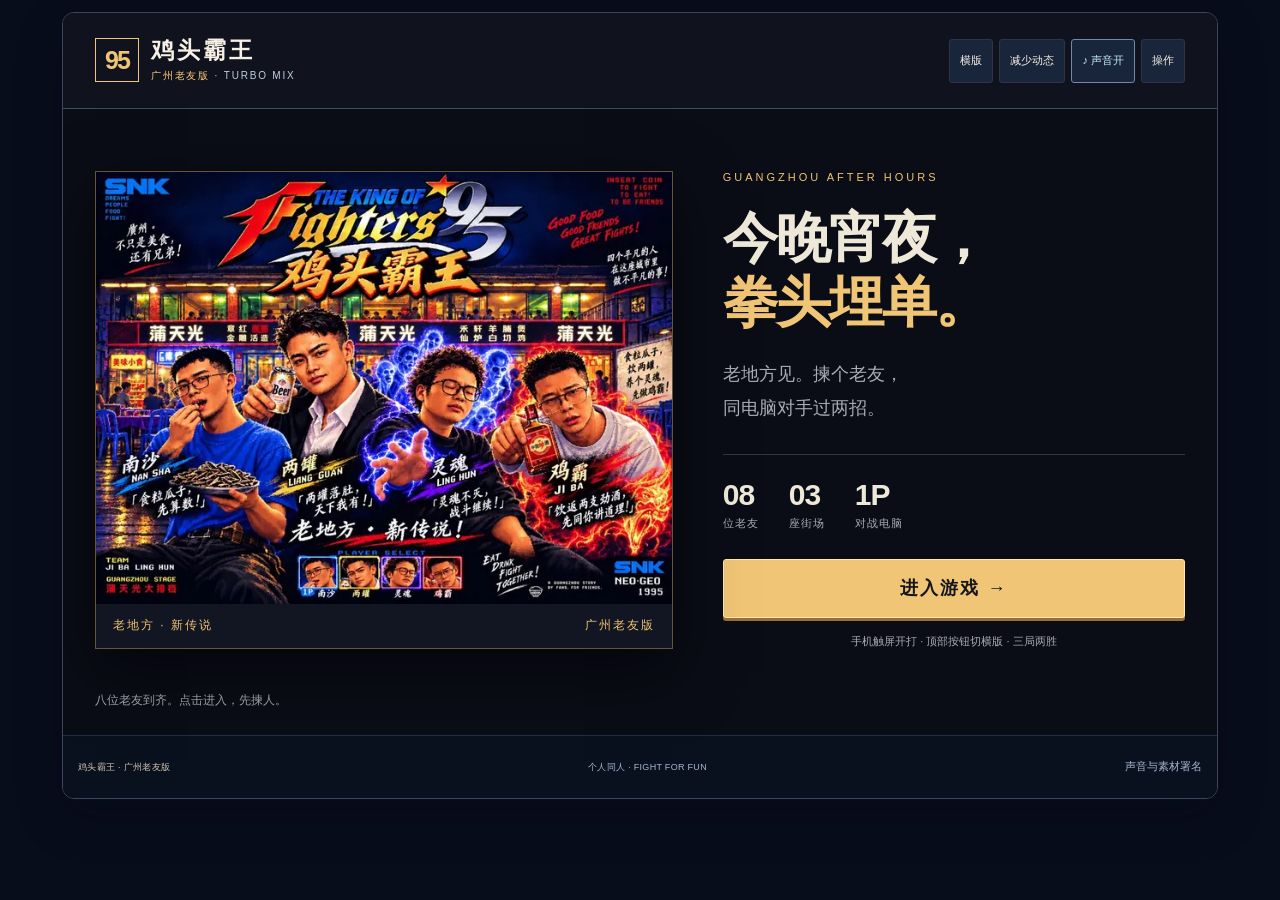
==== commit 863198ba: "Add button-driven mobile landscape mode and integrate arcade audio and character selection" ====
--- a/kof95-guangzhou/index.html
+++ b/kof95-guangzhou/index.html
@@ -7,6 +7,7 @@
       content="width=device-width, initial-scale=1, viewport-fit=cover"
     />
     <meta name="color-scheme" content="dark" />
+    <link rel="icon" href="data:," />
     <meta
       name="description"
       content="鸡头霸王·广州老友热血升级版：八名角色、三处广州街场、四档电脑难度，电影式连续大招、电子音乐、英文报幕与八方向摇杆搓招。"
@@ -1553,12 +1554,260 @@
   }
 }
 
+/* 02 主题入口与双人选角。新规则限定新页面类或 title/select 场景，不改战斗布局。 */
+main:has(> #chicken-king-95[data-scene="title"]),
+main:has(> #chicken-king-95[data-scene="select"]) { max-width:1156px; }
+#chicken-king-95:is([data-scene="title"],[data-scene="select"]) { box-sizing:border-box; max-width:1156px; --k-gold:#f0c575; --k-line:#303446; --k-dim:#a9acb7; background:#0a0d16; }
+#chicken-king-95:is([data-scene="title"],[data-scene="select"]) .k-top { padding:22px 32px; min-height:96px; background:#10131e; }
+#chicken-king-95:is([data-scene="title"],[data-scene="select"]) .k-monogram { display:grid; place-items:center; width:44px; height:44px; border:1px solid var(--k-gold); color:var(--k-gold); font:900 25px/1 Arial,sans-serif; letter-spacing:-2px; text-shadow:none; padding:0; }
+#chicken-king-95:is([data-scene="title"],[data-scene="select"]) .k-tool { min-width:44px; min-height:44px; border-radius:3px; }
+#chicken-king-95:is([data-scene="title"],[data-scene="select"]) .k-controls { display:none; }
+#chicken-king-95:is([data-scene="fight"],[data-scene="result"]) #c95-preview-motion { display:none; }
+#chicken-king-95 .k-title-screen,
+#chicken-king-95 .k-selection-new { padding:0 32px; font-size:15px; line-height:1.65; color:#eee8d9; }
+#chicken-king-95 :is(.k-title-screen,.k-selection-new) :is(h1,h2,h3,p,figure,blockquote) { margin:0; }
+#chicken-king-95 :is(.k-title-screen,.k-selection-new) :is(h1,h2,h3) { line-height:1.2; }
+#chicken-king-95 :is(.k-title-screen,.k-selection-new) :is(button,summary) { cursor:pointer; }
+#chicken-king-95 :is(.k-title-screen,.k-selection-new) :is(button,summary):focus-visible { outline:3px solid #fff; outline-offset:3px; }
+#chicken-king-95 :is(.k-title-screen,.k-selection-new) .k-eyebrow { color:var(--k-gold); font:11px/1.5 Arial,sans-serif; letter-spacing:3px; }
+#chicken-king-95 .k-title-screen .k-title-grid { display:grid; grid-template-columns:1.25fr 1fr; gap:50px; align-items:center; padding:60px 0 30px; }
+#chicken-king-95 .k-title-screen .k-title-poster { position:relative; border:1px solid #655539; box-shadow:0 22px 60px #0009; }
+#chicken-king-95 .k-title-screen .k-title-poster img { display:block; width:100%; height:auto; }
+#chicken-king-95 .k-title-screen .k-title-poster figcaption { display:flex; justify-content:space-between; padding:12px 17px; background:#121622; color:var(--k-gold); font-size:12px; letter-spacing:2px; }
+#chicken-king-95 .k-title-screen .k-title-copy h1 { font-size:clamp(36px,4.3vw,60px); font-weight:900; letter-spacing:-2px; line-height:1.17; margin:20px 0 23px; }
+#chicken-king-95 .k-title-screen .k-title-copy em { font-style:normal; color:var(--k-gold); }
+#chicken-king-95 .k-title-screen .k-title-lead { color:var(--k-dim); font-size:18px; line-height:1.9; }
+#chicken-king-95 .k-title-screen .k-title-stats { display:flex; gap:30px; border-top:1px solid var(--k-line); padding-top:20px; margin-top:28px; }
+#chicken-king-95 .k-title-screen .k-title-stats span { color:var(--k-dim); font-size:11px; letter-spacing:1px; }
+#chicken-king-95 .k-title-screen .k-title-stats b { display:block; color:#eee8d9; font:800 30px/1.3 Arial,sans-serif; letter-spacing:-1px; }
+#chicken-king-95 :is(.k-title-screen,.k-selection-new) .k-new-primary { border:1px solid #ffe7af; background:var(--k-gold); color:#16151b; font-weight:800; padding:14px 24px; min-height:52px; border-radius:3px; box-shadow:0 3px 0 #977139; }
+#chicken-king-95 :is(.k-title-screen,.k-selection-new) .k-new-primary:hover:not(:disabled) { background:#ffdb93; border-color:#fff0ca; }
+#chicken-king-95 .k-title-screen #c95-enter { width:100%; margin-top:27px; font-size:18px; letter-spacing:2px; }
+#chicken-king-95 .k-title-screen .k-title-micro { color:var(--k-dim); font-size:11px; text-align:center; margin-top:14px; }
+#chicken-king-95 .k-title-screen .k-title-loading { font-size:12px; color:var(--k-dim); padding:10px 0 25px; overflow-wrap:anywhere; }
+#chicken-king-95 .k-selection-new .k-new-selection-heading { display:flex; justify-content:space-between; align-items:end; margin:28px 0 20px; gap:15px; }
+#chicken-king-95 .k-selection-new .k-new-selection-heading h1 { font-size:34px; letter-spacing:-1px; margin-top:9px; }
+#chicken-king-95 .k-selection-new .k-new-selection-heading>p { font-size:12px; text-align:right; }
+#chicken-king-95 .k-selection-new .k-new-selection-heading>p span { color:var(--k-dim); }
+#chicken-king-95 .k-selection-new .k-showcase { display:grid; grid-template-columns:repeat(2,minmax(0,1fr)); gap:30px; position:relative; }
+#chicken-king-95 .k-selection-new .k-fighter-card { --accent:var(--k-gold); border:1px solid var(--k-line); border-top:3px solid var(--accent); background:#111521; overflow:hidden; border-radius:4px; transition:border-color .18s; }
+#chicken-king-95 .k-selection-new .k-fighter-card.is-editing { border-color:var(--accent); box-shadow:0 0 22px color-mix(in srgb,var(--accent) 8%,transparent); }
+#chicken-king-95 .k-selection-new .k-card-role { display:flex; justify-content:space-between; align-items:center; padding:11px 18px; font:11px/1.5 Arial,sans-serif; letter-spacing:2px; color:var(--accent); background:color-mix(in srgb,var(--accent) 7%,#111521); }
+#chicken-king-95 .k-selection-new .k-editing { visibility:hidden; font-size:10px; letter-spacing:1px; }
+#chicken-king-95 .k-selection-new .is-editing .k-editing { visibility:visible; }
+#chicken-king-95 .k-selection-new .k-card-title { display:flex; align-items:baseline; justify-content:space-between; gap:10px; padding:16px 18px 10px; }
+#chicken-king-95 .k-selection-new .k-card-title h2 { font-size:29px; font-weight:800; overflow-wrap:anywhere; }
+#chicken-king-95 .k-selection-new .k-card-title>span { flex-shrink:0; color:var(--k-dim); font:10px/1.5 Arial,sans-serif; letter-spacing:1.2px; }
+#chicken-king-95 .k-selection-new .k-card-visual { position:relative; width:100%; aspect-ratio:16/9; background:#0a1023; overflow:hidden; }
+#chicken-king-95 .k-selection-new .k-portrait-background { position:absolute; inset:0; width:100%; height:100%; object-fit:cover; object-position:center; image-rendering:pixelated; z-index:0; }
+#chicken-king-95 .k-selection-new .k-card-visual:after { content:""; position:absolute; inset:0; background:linear-gradient(90deg,#070e2540,transparent 50%),linear-gradient(0deg,#111521b0,transparent 28%); z-index:1; pointer-events:none; }
+#chicken-king-95 .k-selection-new .k-card-visual canvas { position:absolute; left:0; bottom:5px; width:42%; height:90%; object-fit:contain; object-position:center bottom; z-index:2; image-rendering:pixelated; }
+#chicken-king-95 .k-selection-new .k-card-visual small { position:absolute; left:2%; bottom:3px; width:38%; text-align:center; color:#d5d9e7; font-size:10px; z-index:3; }
+#chicken-king-95 .k-selection-new .k-character-copy { padding:15px 18px 18px; }
+#chicken-king-95 .k-selection-new .k-profile-identity { font-weight:800; color:var(--accent); font-size:15px; line-height:1.5; }
+#chicken-king-95 .k-selection-new .k-profile-playstyle { color:var(--k-dim); font-size:12px; line-height:1.7; margin-top:7px; }
+#chicken-king-95 .k-selection-new .k-character-copy blockquote { font-size:12px; line-height:1.7; margin-top:8px; padding-left:10px; border-left:2px solid var(--accent); }
+#chicken-king-95 .k-selection-new .k-profile-details { border-top:1px solid var(--k-line); }
+#chicken-king-95 .k-selection-new .k-profile-details summary { list-style:none; font-size:12px; font-weight:700; padding:12px 18px; min-height:44px; display:flex; justify-content:space-between; }
+#chicken-king-95 .k-selection-new .k-profile-details summary::-webkit-details-marker { display:none; }
+#chicken-king-95 .k-selection-new .k-profile-details[open] summary span { transform:rotate(45deg); }
+#chicken-king-95 .k-selection-new .k-profile-content { padding:0 18px 16px; }
+#chicken-king-95 .k-selection-new .k-profile-background { font-size:12px; line-height:1.75; color:var(--k-dim); margin-top:5px; }
+#chicken-king-95 .k-selection-new .k-profile-moves { display:grid; grid-template-columns:repeat(2,minmax(0,1fr)); gap:8px; margin-top:13px; }
+#chicken-king-95 .k-selection-new .k-profile-moves>:is(.k-profile-move,.move) { border:1px solid var(--k-line); padding:7px 9px; font-size:11px; line-height:1.5; }
+#chicken-king-95 .k-selection-new .k-profile-moves b { display:block; font-size:12px; color:#eee8d9; font-weight:600; }
+#chicken-king-95 .k-selection-new .k-profile-moves small { display:block; color:var(--k-dim); font-size:10px; margin-top:3px; }
+#chicken-king-95 .k-selection-new .k-profile-moves>:is(.k-profile-move-super,.move-super) { grid-column:1/-1; border-color:color-mix(in srgb,var(--accent) 35%,var(--k-line)); }
+#chicken-king-95 .k-selection-new .k-profile-moves>:is(.k-profile-move-super,.move-super) b { color:var(--accent); }
+#chicken-king-95 .k-selection-new .k-new-versus { position:absolute; top:126px; left:50%; transform:translateX(-50%) rotate(-8deg); z-index:4; color:var(--k-gold); font:italic 900 29px/1 Arial,sans-serif; text-shadow:2px 3px #111; padding:8px; background:#0a0d16; }
+#chicken-king-95 .k-selection-new .k-new-roster-section { margin:23px 0; }
+#chicken-king-95 .k-selection-new .k-roster-top { display:flex; justify-content:space-between; gap:12px; align-items:center; }
+#chicken-king-95 .k-selection-new .k-target-picker { display:flex; background:#131725; padding:4px; border:1px solid var(--k-line); border-radius:4px; }
+#chicken-king-95 .k-selection-new .k-target-picker button { background:transparent; border:1px solid transparent; padding:8px 18px; min-height:44px; color:var(--k-dim); font-weight:700; font-size:13px; border-radius:2px; }
+#chicken-king-95 .k-selection-new .k-target-picker button[aria-pressed="true"] { color:#15151c; background:var(--k-gold); border-color:var(--k-gold); }
+#chicken-king-95 .k-selection-new .k-new-quiet { border:1px solid var(--k-line); background:#151926; padding:10px 16px; min-height:44px; border-radius:3px; }
+#chicken-king-95 .k-selection-new .k-target-note { margin:8px 0 12px; font-size:11px; color:var(--k-dim); }
+#chicken-king-95 .k-selection-new .k-grid { grid-template-columns:repeat(4,minmax(0,1fr)); gap:8px; }
+#chicken-king-95 .k-selection-new .k-fighter { display:flex; align-items:center; min-height:75px; padding:0; text-align:left; background:#141824; border-radius:3px; }
+#chicken-king-95 .k-selection-new .k-fighter canvas { width:74px; height:74px; flex:none; }
+#chicken-king-95 .k-selection-new .k-fighter-copy { padding:8px 10px; background:transparent; }
+#chicken-king-95 .k-selection-new .k-fighter-label { font-size:14px; line-height:1.5; white-space:normal; }
+#chicken-king-95 .k-selection-new .k-fighter-en { display:block; font:9px/1.3 Arial,sans-serif; letter-spacing:1px; color:var(--k-dim); }
+#chicken-king-95 .k-selection-new .k-fighter-tag { right:5px; left:auto; top:4px; font-size:9px; }
+#chicken-king-95 .k-selection-new .k-fighter[aria-pressed="true"] { border-color:var(--k-gold); background:#282434; }
+#chicken-king-95 .k-selection-new .k-fighter[aria-pressed="true"] .k-fighter-copy { background:transparent; }
+#chicken-king-95 .k-selection-new .k-fighter.k-cpu-choice { box-shadow:inset 0 -3px #9edbe8; }
+#chicken-king-95 .k-selection-new .k-new-match-settings { display:grid; grid-template-columns:1.2fr 1fr; gap:30px; padding-top:20px; border-top:1px solid var(--k-line); }
+#chicken-king-95 .k-selection-new h3 { font-size:13px; margin-bottom:12px; }
+#chicken-king-95 .k-selection-new h3 span { font:9px/1.5 Arial,sans-serif; color:var(--k-dim); letter-spacing:1px; margin-left:8px; }
+#chicken-king-95 .k-selection-new .k-stage-line { margin:0 0 8px; flex-wrap:wrap; }
+#chicken-king-95 .k-selection-new .k-stage-grid { gap:8px; }
+#chicken-king-95 .k-selection-new .k-stage-button { height:80px; }
+#chicken-king-95 .k-selection-new .k-stage-button img { height:100%; }
+#chicken-king-95 .k-selection-new .k-stage-button span { font-size:11px; padding:6px 2px; background:#080d1be0; }
+#chicken-king-95 .k-selection-new .k-difficulty-picker { margin-top:0; gap:5px; }
+#chicken-king-95 .k-selection-new .k-difficulty-picker button { font-size:12px; min-height:44px; background:#141824; }
+#chicken-king-95 .k-selection-new .k-difficulty-picker button[aria-pressed="true"] { background:#272235; border-color:var(--k-gold); color:var(--k-gold); box-shadow:none; }
+#chicken-king-95 .k-selection-new .k-difficulty-note { font-size:11px; color:var(--k-dim); margin-top:12px; }
+#chicken-king-95 .k-selection-new .k-skill-panel { margin:20px 0 0; padding:16px; background:#111521; border:1px solid var(--k-line); border-radius:0; }
+#chicken-king-95 .k-selection-new .k-skill-title { color:#eee8d9; margin-bottom:5px; }
+#chicken-king-95 .k-selection-new .k-skill-explanation { font-size:11px; color:var(--k-dim); }
+#chicken-king-95 .k-selection-new .k-skill-grid { grid-template-columns:repeat(4,minmax(0,1fr)); gap:8px; margin:12px 0; }
+#chicken-king-95 .k-selection-new .k-skill-grid button { font-size:12px; padding:10px 4px; min-height:44px; }
+#chicken-king-95 .k-selection-new .k-skill-grid button[aria-pressed="true"] { color:var(--k-gold); border-color:var(--k-gold); background:#282334; }
+#chicken-king-95 .k-selection-new .k-new-action-bar { display:flex; align-items:center; gap:20px; padding:22px 0 16px; border-top:1px solid var(--k-line); margin-top:24px; }
+#chicken-king-95 .k-selection-new .k-new-action-bar p { font-size:12px; color:var(--k-dim); flex:1; text-align:center; }
+#chicken-king-95 .k-selection-new .k-new-action-bar .k-new-primary { min-width:210px; }
+#chicken-king-95 .k-selection-new .k-selection-status { font-size:11px; color:var(--k-dim); padding-bottom:10px; }
+#chicken-king-95 .k-credits { font-size:11px; letter-spacing:0; }
+#chicken-king-95 .k-credits summary { min-height:44px; cursor:pointer; display:flex; align-items:center; }
+#chicken-king-95 .k-credits-content { max-width:400px; }
+@media(max-width:850px) {
+  #chicken-king-95 :is(.k-title-screen,.k-selection-new) { padding:0 20px; }
+  #chicken-king-95 .k-title-screen .k-title-grid { gap:26px; padding:40px 0 25px; }
+  #chicken-king-95 .k-title-screen .k-title-copy h1 { font-size:39px; }
+  #chicken-king-95 .k-title-screen .k-title-stats { gap:20px; }
+  #chicken-king-95 .k-selection-new .k-showcase { gap:20px; }
+  #chicken-king-95 .k-selection-new .k-card-title { align-items:flex-start; flex-direction:column; gap:4px; }
+  #chicken-king-95 .k-selection-new .k-card-title h2 { font-size:25px; }
+  #chicken-king-95 .k-selection-new .k-fighter canvas { width:54px; height:62px; }
+  #chicken-king-95 .k-selection-new .k-fighter-label { font-size:12px; }
+  #chicken-king-95 .k-selection-new .k-fighter-copy { padding:7px; }
+  #chicken-king-95 .k-selection-new .k-new-match-settings { gap:18px; }
+  #chicken-king-95 .k-selection-new .k-new-versus { top:150px; font-size:23px; padding:6px; }
+  #chicken-king-95 .k-selection-new .k-skill-grid { grid-template-columns:repeat(2,minmax(0,1fr)); }
+}
+@media(max-width:600px) {
+  #chicken-king-95:is([data-scene="title"],[data-scene="select"]) .k-top { padding:16px; gap:12px; }
+  #chicken-king-95:is([data-scene="title"],[data-scene="select"]) .k-brand { gap:9px; }
+  #chicken-king-95:is([data-scene="title"],[data-scene="select"]) .k-monogram { width:35px; height:38px; font-size:22px; }
+  #chicken-king-95:is([data-scene="title"],[data-scene="select"]) .k-title { font-size:19px; }
+  #chicken-king-95 :is(.k-title-screen,.k-selection-new) { padding:0 16px; }
+  #chicken-king-95 .k-title-screen .k-title-grid { display:flex; flex-direction:column; gap:25px; padding:25px 0 20px; }
+  #chicken-king-95 .k-title-screen .k-title-poster { width:100%; }
+  #chicken-king-95 .k-title-screen .k-title-poster figcaption { font-size:10px; }
+  #chicken-king-95 .k-title-screen .k-title-copy { width:100%; }
+  #chicken-king-95 .k-title-screen .k-title-copy h1 { font-size:39px; margin:12px 0 14px; }
+  #chicken-king-95 .k-title-screen .k-title-lead { font-size:15px; }
+  #chicken-king-95 .k-title-screen .k-title-stats { gap:35px; margin-top:19px; padding-top:15px; }
+  #chicken-king-95 .k-title-screen .k-title-stats b { font-size:26px; }
+  #chicken-king-95 .k-selection-new .k-new-selection-heading { align-items:start; margin:23px 0 16px; }
+  #chicken-king-95 .k-selection-new .k-new-selection-heading h1 { font-size:27px; }
+  #chicken-king-95 .k-selection-new .k-new-selection-heading>p { display:none; }
+  #chicken-king-95 .k-selection-new .k-showcase { grid-template-columns:1fr; gap:14px; }
+  #chicken-king-95 .k-selection-new .k-new-versus { display:none; }
+  #chicken-king-95 .k-selection-new .k-card-title { flex-direction:row; align-items:baseline; padding:12px 14px 10px; }
+  #chicken-king-95 .k-selection-new .k-card-title h2 { font-size:25px; }
+  #chicken-king-95 .k-selection-new .k-card-role { padding:9px 14px; }
+  #chicken-king-95 .k-selection-new .k-card-visual canvas { height:85%; bottom:6px; }
+  #chicken-king-95 .k-selection-new .k-character-copy { padding:13px 14px 15px; }
+  #chicken-king-95 .k-selection-new .k-profile-identity { font-size:13px; }
+  #chicken-king-95 .k-selection-new .k-profile-playstyle,
+  #chicken-king-95 .k-selection-new .k-character-copy blockquote { font-size:11px; }
+  #chicken-king-95 .k-selection-new .k-profile-details summary { padding:11px 14px; }
+  #chicken-king-95 .k-selection-new .k-profile-content { padding:0 14px 14px; }
+  #chicken-king-95 .k-selection-new .k-roster-top { gap:8px; flex-wrap:wrap; }
+  #chicken-king-95 .k-selection-new .k-target-picker { flex:1; }
+  #chicken-king-95 .k-selection-new .k-target-picker button { flex:1; padding:7px 9px; font-size:11px; }
+  #chicken-king-95 .k-selection-new .k-roster-top>.k-new-quiet { font-size:11px; padding:9px 8px; }
+  #chicken-king-95 .k-selection-new .k-grid { gap:6px; }
+  #chicken-king-95 .k-selection-new .k-fighter { flex-direction:column; align-items:stretch; min-height:116px; }
+  #chicken-king-95 .k-selection-new .k-fighter canvas { width:100%; height:auto; aspect-ratio:1; }
+  #chicken-king-95 .k-selection-new .k-fighter-copy { padding:6px 4px; text-align:center; }
+  #chicken-king-95 .k-selection-new .k-fighter-label { font-size:11px; line-height:1.6; }
+  #chicken-king-95 .k-selection-new .k-fighter-en { font-size:7px; letter-spacing:0; }
+  #chicken-king-95 .k-selection-new .k-new-match-settings { grid-template-columns:1fr; gap:22px; }
+  #chicken-king-95 .k-selection-new .k-new-action-bar { display:grid; grid-template-columns:1fr 1.4fr; gap:12px; padding:16px 0; }
+  #chicken-king-95 .k-selection-new .k-new-action-bar p { grid-row:1; grid-column:1/-1; text-align:left; }
+  #chicken-king-95 .k-selection-new .k-new-action-bar .k-new-primary { min-width:0; font-size:14px; padding:12px 8px; }
+  #chicken-king-95 .k-selection-new .k-new-action-bar>.k-new-quiet { font-size:12px; }
+  #chicken-king-95 .k-selection-new .k-skill-panel { padding:12px; }
+}
+@media(max-width:380px) {
+  #chicken-king-95 .k-selection-new .k-card-title { flex-wrap:wrap; gap:4px 10px; }
+  #chicken-king-95 .k-selection-new .k-card-title h2 { font-size:23px; }
+}
+@media(prefers-reduced-motion:reduce) {
+  #chicken-king-95 :is(.k-title-screen,.k-selection-new) * { scroll-behavior:auto!important; transition:none!important; }
+}
+
+/* 手机战斗区：按钮选择横版；不依赖设备方向锁。 */
+body.k-game-screen { margin:0; overflow:hidden; overscroll-behavior:none; }
+body.k-game-screen main { margin:0; padding:0; max-width:none; }
+#chicken-king-95.k-mobile-battle,
+#chicken-king-95.k-manual-screen { position:fixed; width:var(--screen-w); height:var(--screen-h); max-width:none; max-height:none; margin:0; border:0; box-sizing:border-box; z-index:50; background:#0a0d16; }
+#chicken-king-95.k-mobile-battle { inset:0; overflow:hidden; }
+#chicken-king-95.k-manual-screen { inset:auto; left:var(--screen-left); top:var(--screen-top); transform:translate(-50%,-50%); transform-origin:center; overflow:auto; }
+#chicken-king-95.k-manual-screen[data-rotated="true"] { transform:translate(-50%,-50%) rotate(90deg); }
+#chicken-king-95.k-mobile-battle .k-top { height:54px; min-height:54px; padding:4px 8px; display:flex; flex-wrap:nowrap; gap:4px; box-sizing:border-box; }
+#chicken-king-95.k-mobile-battle .k-brand { gap:4px; flex:none; }
+#chicken-king-95.k-mobile-battle .k-monogram,
+#chicken-king-95.k-mobile-battle .k-sub { display:none; }
+#chicken-king-95.k-mobile-battle .k-title { font-size:14px; white-space:nowrap; }
+#chicken-king-95.k-mobile-battle .k-tools { margin-left:auto; display:flex; flex-wrap:nowrap; gap:3px; }
+#chicken-king-95.k-mobile-battle .k-tool { min-height:44px; min-width:44px; padding:4px; font-size:11px; }
+#chicken-king-95.k-mobile-battle #c95-preview-motion { display:none; }
+#chicken-king-95.k-mobile-battle #c95-game { height:calc(var(--screen-h) - 54px); position:relative; overflow:hidden; display:flex; flex-direction:column; align-items:stretch; }
+#chicken-king-95.k-mobile-battle .k-match { width:100%; aspect-ratio:16/9; flex:none; margin:0; }
+#chicken-king-95.k-mobile-battle .k-arena { display:block; width:100%; height:100%; aspect-ratio:16/9; }
+#chicken-king-95.k-mobile-battle .k-fight-info { min-height:24px; padding:4px 8px; font-size:11px; }
+#chicken-king-95.k-mobile-battle .k-skill-panel { padding:4px 6px; margin:0; }
+#chicken-king-95.k-mobile-battle .k-skill-title { margin:0 0 2px; font-size:10px; }
+#chicken-king-95.k-mobile-battle .k-skill-grid { grid-template-columns:repeat(4,minmax(0,1fr)); gap:4px; }
+#chicken-king-95.k-mobile-battle .k-skill-grid button { min-height:44px; font-size:10px; padding:3px; }
+#chicken-king-95.k-mobile-battle .k-touch { margin-top:auto; padding:5px 8px max(5px,env(safe-area-inset-bottom)); gap:6px; display:grid; grid-template-columns:1fr 1fr; }
+#chicken-king-95.k-mobile-battle .k-direction-area { width:144px; }
+#chicken-king-95.k-mobile-battle .k-dir-surface { height:136px; }
+#chicken-king-95.k-mobile-battle .k-dpad { grid-template-columns:repeat(3,44px); grid-template-rows:repeat(3,44px); gap:2px; }
+#chicken-king-95.k-mobile-battle .k-stick { width:128px; height:128px; }
+#chicken-king-95.k-mobile-battle .k-action-side { width:146px; padding-top:8px; justify-self:end; }
+#chicken-king-95.k-mobile-battle .k-action-pad { grid-template-columns:repeat(3,44px); grid-template-rows:repeat(2,44px); gap:5px; }
+#chicken-king-95.k-mobile-battle .k-action-pad button { width:44px; height:44px; font-size:11px; }
+#chicken-king-95.k-mobile-battle .k-action-pad button::after { display:none; }
+#chicken-king-95.k-mobile-battle .k-action-note { font-size:10px; }
+#chicken-king-95.k-mobile-battle .k-control-mode button { min-height:44px; font-size:11px; }
+#chicken-king-95.k-mobile-battle .k-motion-strip,
+#chicken-king-95.k-mobile-battle .k-command-list,
+#chicken-king-95.k-mobile-battle .k-command-facing,
+#chicken-king-95.k-mobile-battle > .k-controls,
+#chicken-king-95.k-mobile-battle > .k-mixer,
+#chicken-king-95.k-mobile-battle > footer,
+#chicken-king-95.k-mobile-battle > .k-credits { display:none; }
+#chicken-king-95.k-mobile-battle #c95-status,
+#chicken-king-95.k-mobile-battle #c95-voice-status { position:absolute; width:1px; height:1px; overflow:hidden; clip-path:inset(50%); }
+#chicken-king-95.k-mobile-battle .k-help-layer { position:absolute; inset:0; z-index:80; overflow:auto; padding:8px; box-sizing:border-box; }
+#chicken-king-95.k-mobile-battle .k-help-content { width:100%; max-width:720px; max-height:calc(var(--screen-h) - 16px); overflow:auto; box-sizing:border-box; }
+#chicken-king-95 .k-mobile-settings label { display:block; margin:12px 0; }
+#chicken-king-95 .k-mobile-settings select { min-height:44px; max-width:100%; background:#122036; color:#fff; border:1px solid #768293; }
+#chicken-king-95 .k-mobile-settings button { min-height:44px; }
+#chicken-king-95.k-landscape-battle .k-title { font-size:16px; }
+#chicken-king-95.k-landscape-battle #c95-game { align-items:center; }
+#chicken-king-95.k-landscape-battle .k-match { width:var(--mobile-arena-w); margin:0 auto; }
+#chicken-king-95.k-landscape-battle .k-fight-info { max-width:var(--mobile-arena-w); width:100%; min-height:20px; font-size:10px; padding:2px 4px; box-sizing:border-box; }
+#chicken-king-95.k-landscape-battle #c95-fight-skill-panel { width:var(--mobile-arena-w); box-sizing:border-box; border:0; }
+#chicken-king-95.k-landscape-battle .k-skill-title { display:none; }
+#chicken-king-95.k-landscape-battle .k-touch { position:absolute; inset:0; margin:0; padding:0 5px 3px; pointer-events:none; display:flex; align-items:flex-end; justify-content:space-between; width:100%; box-sizing:border-box; }
+#chicken-king-95.k-landscape-battle .k-direction-area,
+#chicken-king-95.k-landscape-battle .k-action-side { pointer-events:auto; flex:none; }
+#chicken-king-95.k-landscape-battle .k-action-side { margin-bottom:8px; }
+#chicken-king-95.k-landscape-battle .k-overlay { font-size:11px; padding:8px; }
+#chicken-king-95.k-landscape-battle .k-overlay-title { font-size:22px; }
+#chicken-king-95.k-landscape-battle .k-overlay-actions { gap:4px; flex-wrap:wrap; }
+#chicken-king-95.k-landscape-battle .k-overlay-actions button { min-height:44px; padding:5px 8px; font-size:11px; }
+@media (max-height:650px) and (max-width:600px) {
+ #chicken-king-95.k-mobile-battle:not(.k-landscape-battle) .k-match { width:min(100%,calc((var(--screen-h) - 335px)*1.7778)); margin:0 auto; }
+}
+#chicken-king-95 [hidden] { display:none!important; }
+#chicken-king-95.k-landscape-battle .k-touch { background:transparent; border:0; }
+#chicken-king-95.k-landscape-battle[data-rotated="true"] .k-touch { padding-right:max(5px,env(safe-area-inset-bottom)); padding-left:max(5px,env(safe-area-inset-top)); }
+
 </style>
   </head>
   <body>
     <main>
       <div
         id="chicken-king-95"
+        data-scene="title"
         aria-label="鸡头霸王，广州老友热血升级版，八名角色、三座广州街场、四档电脑难度，支持摇杆搓招"
       >
         <header class="k-top">
@@ -1570,6 +1819,8 @@
             </div>
           </div>
           <div class="k-tools">
+            <button type="button" class="k-tool" id="c95-screen-mode" aria-pressed="false">横版</button>
+            <button type="button" class="k-tool cursor-interaction" id="c95-preview-motion" aria-pressed="false">减少动态</button>
             <button
               type="button"
               class="k-tool cursor-interaction"
@@ -1600,136 +1851,61 @@
             </button>
           </div>
         </header>
-        <div class="k-selection" id="c95-selection">
-          <figure class="k-cover">
-            <div class="k-cover-heading">GUANGZHOU ARCADE · 老友开局</div>
-            <img
-              id="c95-cover"
-              alt="用户上传的鸡头霸王游戏封面，四位老友在广州餐馆前集结"
-            />
-            <figcaption class="k-cover-caption">
-              <strong>今晚宵夜，拳头埋单。</strong>
-              <p>
-                南沙、两罐、灵魂、鸡霸、炒螺明<br />坤、暴龙哥、猫神加入，八人街坊见真章。
-              </p>
-              <div class="k-cover-stats">
-                <span><b>8</b> 位老友</span><span><b>3</b> 座街场</span
-                ><span><b>1P</b> 对战电脑</span>
+        <section class="k-title-screen" id="c95-title-screen" aria-labelledby="c95-title-heading">
+          <div class="k-title-grid">
+            <figure class="k-title-poster"><img id="c95-cover" alt="鸡头霸王原有主题封面：广州饭店前的老友集结" /><figcaption><span>老地方 · 新传说</span><span>广州老友版</span></figcaption></figure>
+            <div class="k-title-copy"><p class="k-eyebrow">GUANGZHOU AFTER HOURS</p><h1 id="c95-title-heading">今晚宵夜，<br /><em>拳头埋单。</em></h1><p class="k-title-lead">老地方见。揀个老友，<br />同电脑对手过两招。</p><div class="k-title-stats"><span><b>08</b>位老友</span><span><b>03</b>座街场</span><span><b>1P</b>对战电脑</span></div><button type="button" class="k-new-primary cursor-interaction" id="c95-enter" disabled>正在准备角色…</button><p class="k-title-micro">手机触屏开打 · 顶部按钮切横版 · 三局两胜</p></div>
+          </div>
+          <p class="k-title-loading" id="c95-loading" role="status">正在准备封面、八人图集与街机肖像背景…</p>
+        </section>
+        <section class="k-selection-new" id="c95-selection" aria-labelledby="c95-select-heading" hidden>
+          <div class="k-new-selection-heading"><div><p class="k-eyebrow">CHOOSE YOUR FIGHTER</p><h1 id="c95-select-heading" tabindex="-1">今晚，你揀边个？</h1></div><p>先选一方，再点头像。<br /><span>老友见面，拳脚自便。</span></p></div>
+          <div class="k-showcase">
+            <article class="k-fighter-card" id="c95-player-card" aria-labelledby="c95-player-profile-name">
+              <div class="k-card-role"><span>1P / 玩家</span><span class="k-editing">正在选择</span></div>
+              <div class="k-card-title"><h2 id="c95-player-profile-name"></h2><span id="c95-player-profile-en"></span></div>
+              <div class="k-card-visual">
+                <img id="c95-player-photo" class="k-portrait-background" alt="" />
+                <canvas id="c95-player-preview" width="420" height="400" role="img" aria-label="1P / 玩家动作展示"></canvas>
+                <small id="c95-player-action">动作展示</small>
               </div>
-            </figcaption>
-          </figure>
-          <section class="k-selection-panel" aria-label="选择角色与场景">
-            <div class="k-selection-heading">
-              <div>
-                <strong>今晚，你揀边个？</strong
-                ><small>CHOOSE YOUR FIGHTER</small>
+              <div class="k-character-copy"><p class="k-profile-identity" id="c95-player-profile-identity"></p><p class="k-profile-playstyle" id="c95-player-profile-playstyle"></p><blockquote id="c95-player-profile-quote"></blockquote></div>
+              <details class="k-profile-details" open><summary>简介与招式 <span aria-hidden="true">＋</span></summary><div class="k-profile-content"><p class="k-profile-background" id="c95-player-profile-background"></p><div class="k-profile-moves" id="c95-player-profile-moves"></div></div></details>
+            </article>
+            <span class="k-new-versus" aria-hidden="true">VS</span>
+            <article class="k-fighter-card" id="c95-cpu-card" aria-labelledby="c95-cpu-profile-name">
+              <div class="k-card-role"><span>CPU / 电脑对手</span><span class="k-editing">正在选择</span></div>
+              <div class="k-card-title"><h2 id="c95-cpu-profile-name"></h2><span id="c95-cpu-profile-en"></span></div>
+              <div class="k-card-visual">
+                <img id="c95-cpu-photo" class="k-portrait-background" alt="" />
+                <canvas id="c95-cpu-preview" width="420" height="400" role="img" aria-label="CPU / 电脑对手动作展示"></canvas>
+                <small id="c95-cpu-action">动作展示</small>
               </div>
-              <span>热血升级版</span>
-            </div>
-            <div
-              class="k-grid"
-              id="c95-roster"
-              aria-label="八名可选角色：南沙、两罐、灵魂、鸡霸、炒螺明、篮球之神坤、暴龙哥、猫神"
-            ></div>
-            <div class="k-opponent-row">
-              <label for="c95-opponent">电脑对手</label
-              ><select id="c95-opponent" aria-label="选择电脑对手"></select
-              ><button
-                type="button"
-                class="k-random cursor-interaction"
-                id="c95-random"
-                aria-label="随机选择电脑对手"
-              >
-                ⚄
-              </button>
-            </div>
-            <div class="k-setting-label">
-              <span>电脑难度</span><span id="c95-difficulty-en">EASY</span>
-            </div>
-            <div class="k-difficulty-picker" aria-label="选择电脑难度">
-              <button
-                type="button"
-                data-difficulty="easy"
-                aria-pressed="true"
-                class="cursor-interaction"
-              >
-                容易</button
-              ><button
-                type="button"
-                data-difficulty="normal"
-                aria-pressed="false"
-                class="cursor-interaction"
-              >
-                普通</button
-              ><button
-                type="button"
-                data-difficulty="hard"
-                aria-pressed="false"
-                class="cursor-interaction"
-              >
-                困难</button
-              ><button
-                type="button"
-                data-difficulty="expert"
-                aria-pressed="false"
-                class="cursor-interaction"
-              >
-                高手
-              </button>
-            </div>
-            <div class="k-difficulty-note" id="c95-difficulty-note">
-              出手有空档，适合先熟悉招式。
-            </div>
-            <div class="k-moves-preview">
-              <span
-                ><kbd>U</kbd><span id="c95-special-preview">灵魂波</span></span
-              ><span><kbd>I</kbd><b id="c95-super-preview">万魂归一</b></span>
-            </div>
-            <div class="k-skill-panel" id="c95-skill-panel" hidden>
-              <div class="k-skill-title">原图四招 · 选择 U 的招式</div>
-              <div class="k-skill-grid" id="c95-skill-picker"></div>
-              <div class="k-skill-tip" id="c95-skill-tip"></div>
-            </div>
-            <button
-              type="button"
-              class="k-start cursor-interaction"
-              id="c95-start"
-            >
-              正在准备角色…
-            </button>
-            <div class="k-preview-wrap">
-              <canvas
-                class="k-preview"
-                id="c95-preview"
-                width="960"
-                height="280"
-                aria-label="所选双方的实时动作预览"
-              ></canvas>
-              <div class="k-vs" aria-hidden="true">VS</div>
-              <div class="k-select-names">
-                <div class="k-person">
-                  <div class="k-player-tag">1P · YOU</div>
-                  <div class="k-person-name" id="c95-name">灵魂</div>
-                  <div class="k-person-en" id="c95-en">LINGHUN</div>
-                </div>
-                <div class="k-person">
-                  <div class="k-player-tag" id="c95-cpu-tag">CPU · EASY</div>
-                  <div class="k-person-name" id="c95-cpu-name">鸡霸</div>
-                  <div class="k-person-en" id="c95-cpu-en">JIBA</div>
-                </div>
-              </div>
-            </div>
-            <div class="k-stage-line">
-              <b id="c95-stage-name">蒲天光 · 雨夜</b
-              ><span id="c95-rules-summary"></span>
-            </div>
-            <div
-              class="k-stage-grid"
-              id="c95-stages"
-              aria-label="选择对战场景"
-            ></div>
+              <div class="k-character-copy"><p class="k-profile-identity" id="c95-cpu-profile-identity"></p><p class="k-profile-playstyle" id="c95-cpu-profile-playstyle"></p><blockquote id="c95-cpu-profile-quote"></blockquote></div>
+              <details class="k-profile-details" open><summary>简介与招式 <span aria-hidden="true">＋</span></summary><div class="k-profile-content"><p class="k-profile-background" id="c95-cpu-profile-background"></p><div class="k-profile-moves" id="c95-cpu-profile-moves"></div></div></details>
+            </article>
+          </div>
+          <section class="k-new-roster-section" aria-label="双方角色选择">
+            <div class="k-roster-top"><div class="k-target-picker" aria-label="当前选择对象"><button type="button" id="c95-target-player" aria-pressed="true">选择玩家 1P</button><button type="button" id="c95-target-cpu" aria-pressed="false">选择电脑 CPU</button></div><button type="button" class="k-new-quiet cursor-interaction" id="c95-random" aria-label="随机选择电脑对手">随机电脑 ↻</button></div>
+            <p class="k-target-note" id="c95-target-note" aria-live="polite">当前选玩家：点击头像只改变玩家。</p>
+            <div class="k-grid" id="c95-roster" aria-label="八名可选角色，四列两排"></div>
           </section>
-        </div>
+          <div class="k-new-match-settings">
+            <section aria-label="选择对战场景"><h3>今晚去边度？ <span>STAGE SELECT</span></h3><div class="k-stage-line"><b id="c95-stage-name">蒲天光 · 雨夜</b><span id="c95-rules-summary"></span></div><div class="k-stage-grid" id="c95-stages" aria-label="选择对战场景"></div></section>
+            <section aria-label="选择电脑难度"><h3>电脑难度 <span id="c95-difficulty-en">EASY</span></h3><div class="k-difficulty-picker" aria-label="选择电脑难度">
+              <button type="button" data-difficulty="easy" aria-pressed="true" class="cursor-interaction">容易</button><button type="button" data-difficulty="normal" aria-pressed="false" class="cursor-interaction">普通</button><button type="button" data-difficulty="hard" aria-pressed="false" class="cursor-interaction">困难</button><button type="button" data-difficulty="expert" aria-pressed="false" class="cursor-interaction">高手</button>
+            </div><div class="k-difficulty-note" id="c95-difficulty-note">出手有空档，适合先熟悉招式。</div></section>
+          </div>
+          <section class="k-skill-panel" id="c95-skill-panel" hidden><h3 class="k-skill-title" id="c95-skill-title">玩家 U 键招式</h3><p class="k-skill-explanation" id="c95-skill-explanation">实战 1～4 可直接出四招；U 使用这里选中的招式。</p><div class="k-skill-grid" id="c95-skill-picker"></div><div class="k-skill-tip" id="c95-skill-tip"></div></section>
+          <div class="k-new-action-bar"><button type="button" class="k-new-quiet cursor-interaction" id="c95-back-title">← 返回入口</button><p id="c95-pairing"></p><button type="button" class="k-new-primary cursor-interaction" id="c95-start" disabled>开始对战 →</button></div>
+          <p class="k-selection-status" id="c95-selection-status" role="status"></p>
+          <div hidden aria-hidden="true">
+            <select id="c95-opponent" aria-label="选择电脑对手" tabindex="-1"></select>
+            <span id="c95-special-preview"></span><span id="c95-super-preview"></span>
+            <canvas id="c95-preview" width="960" height="280"></canvas>
+            <span id="c95-name"></span><span id="c95-en"></span><span id="c95-cpu-name"></span><span id="c95-cpu-en"></span><span id="c95-cpu-tag"></span>
+          </div>
+        </section>
         <div id="c95-game" hidden>
           <div class="k-match" id="c95-match">
             <canvas
@@ -1791,7 +1967,7 @@
             ><span class="k-difficulty" id="c95-fight-difficulty"></span>
           </div>
           <div class="k-skill-panel" id="c95-fight-skill-panel" hidden>
-            <div class="k-skill-title">原图四招 · 点按钮或按 1～4 直接出招；I 放大招</div>
+            <div class="k-skill-title" id="c95-fight-skills-title">原图四招 · 点按钮或按 1～4 直接出招；I 放大招</div>
             <div class="k-skill-grid" id="c95-fight-skills"></div>
           </div>
           <div class="k-touch" id="c95-touch" aria-label="触屏操作">
@@ -2019,6 +2195,7 @@
         <footer class="k-footer">
           <span><b>鸡头霸王 · 广州老友版</b></span
           ><span>个人同人 · FIGHT FOR FUN</span>
+          <details class="k-credits" id="c95-credits" hidden><summary>声音与素材署名</summary><div id="c95-credits-content"></div></details>
         </footer>
         <div
           class="k-overlay k-help-layer"
@@ -2069,25 +2246,59 @@
         <div class="k-status" id="c95-status" aria-live="polite"></div>
       </div>
       <script>
-// 素材唯一登记表：相对游戏入口定位；单文件生成时由打包工具内嵌。
+// 正式素材唯一登记表；构建只复制本表登记的素材。
 window.KofAssets = {
-  cover: "[data-uri]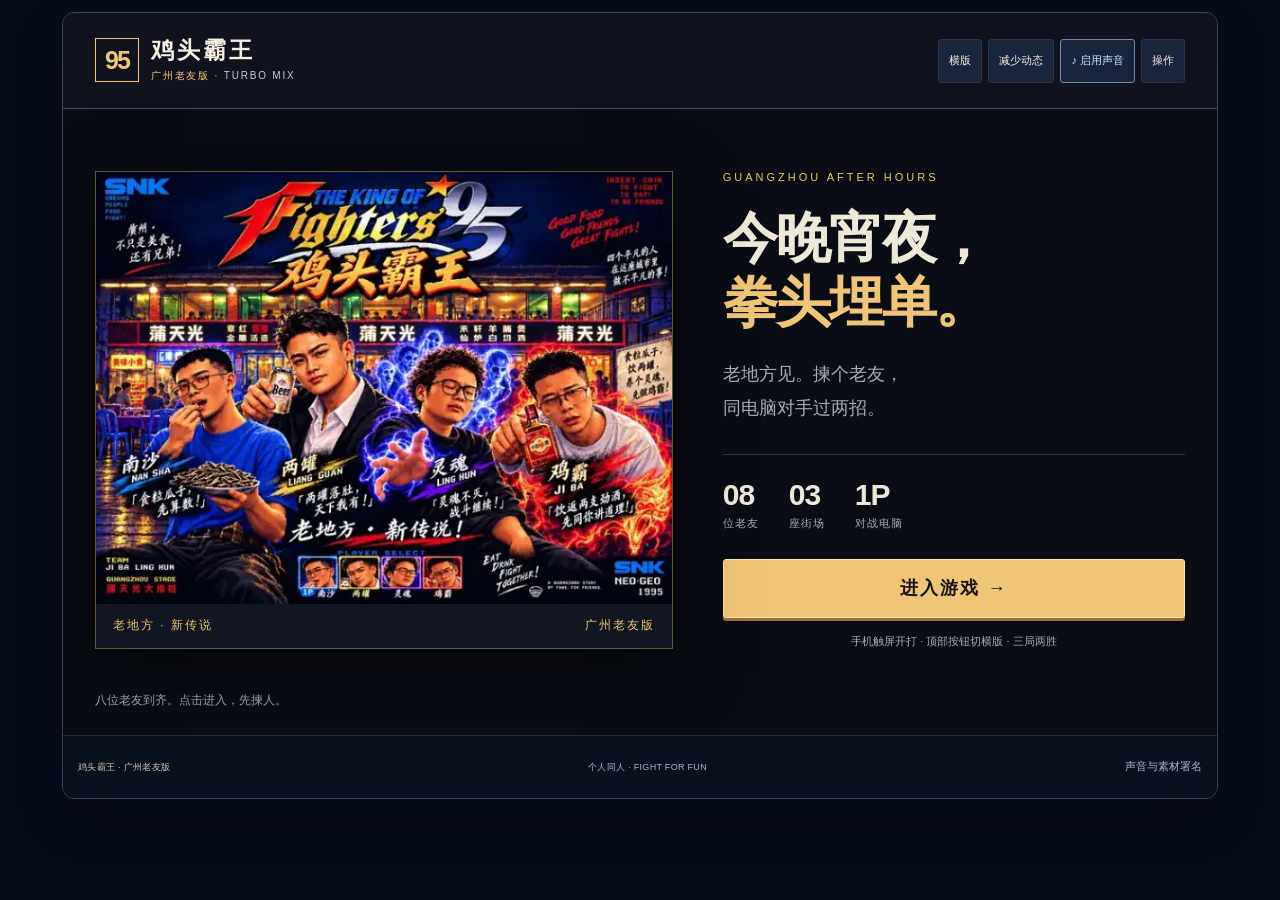
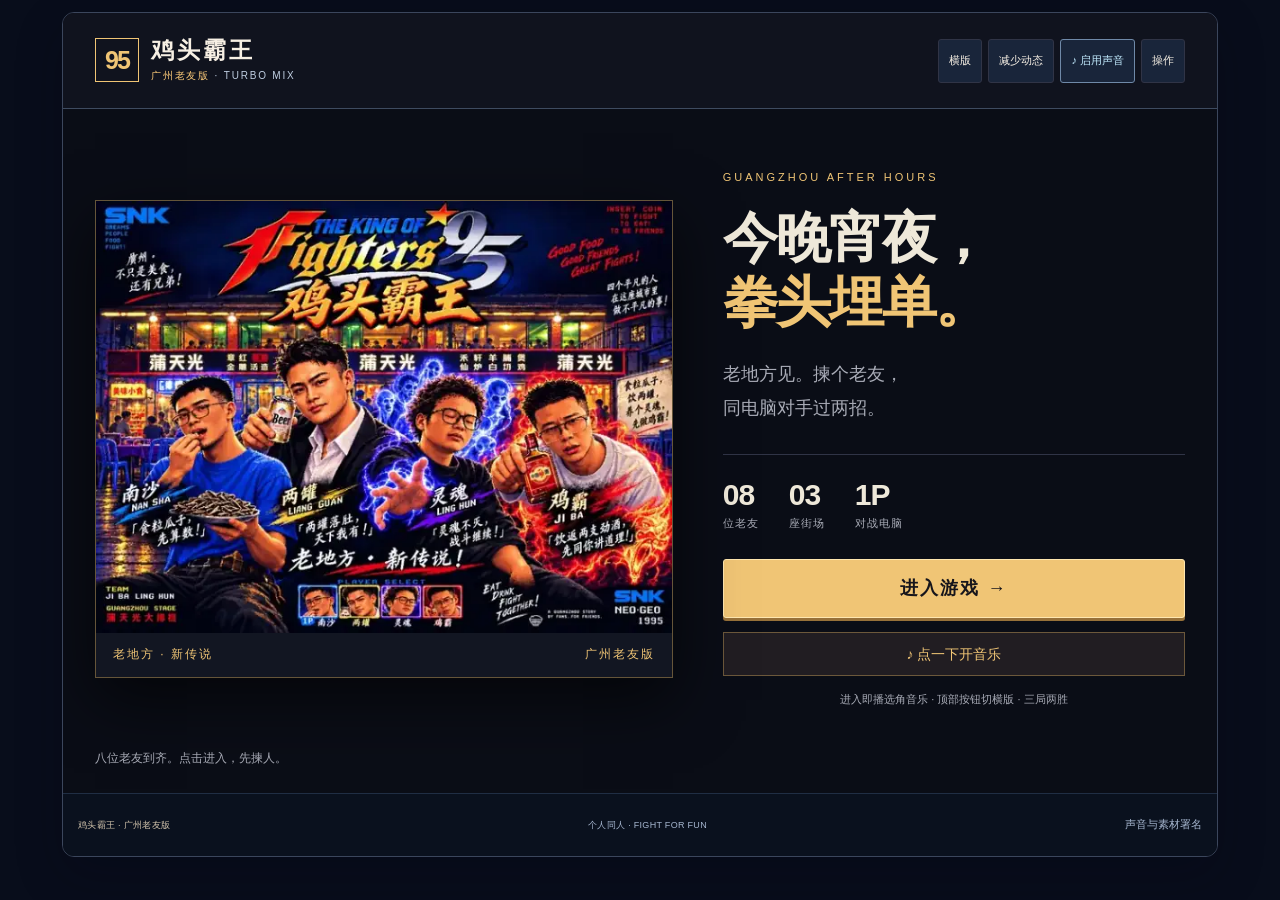
